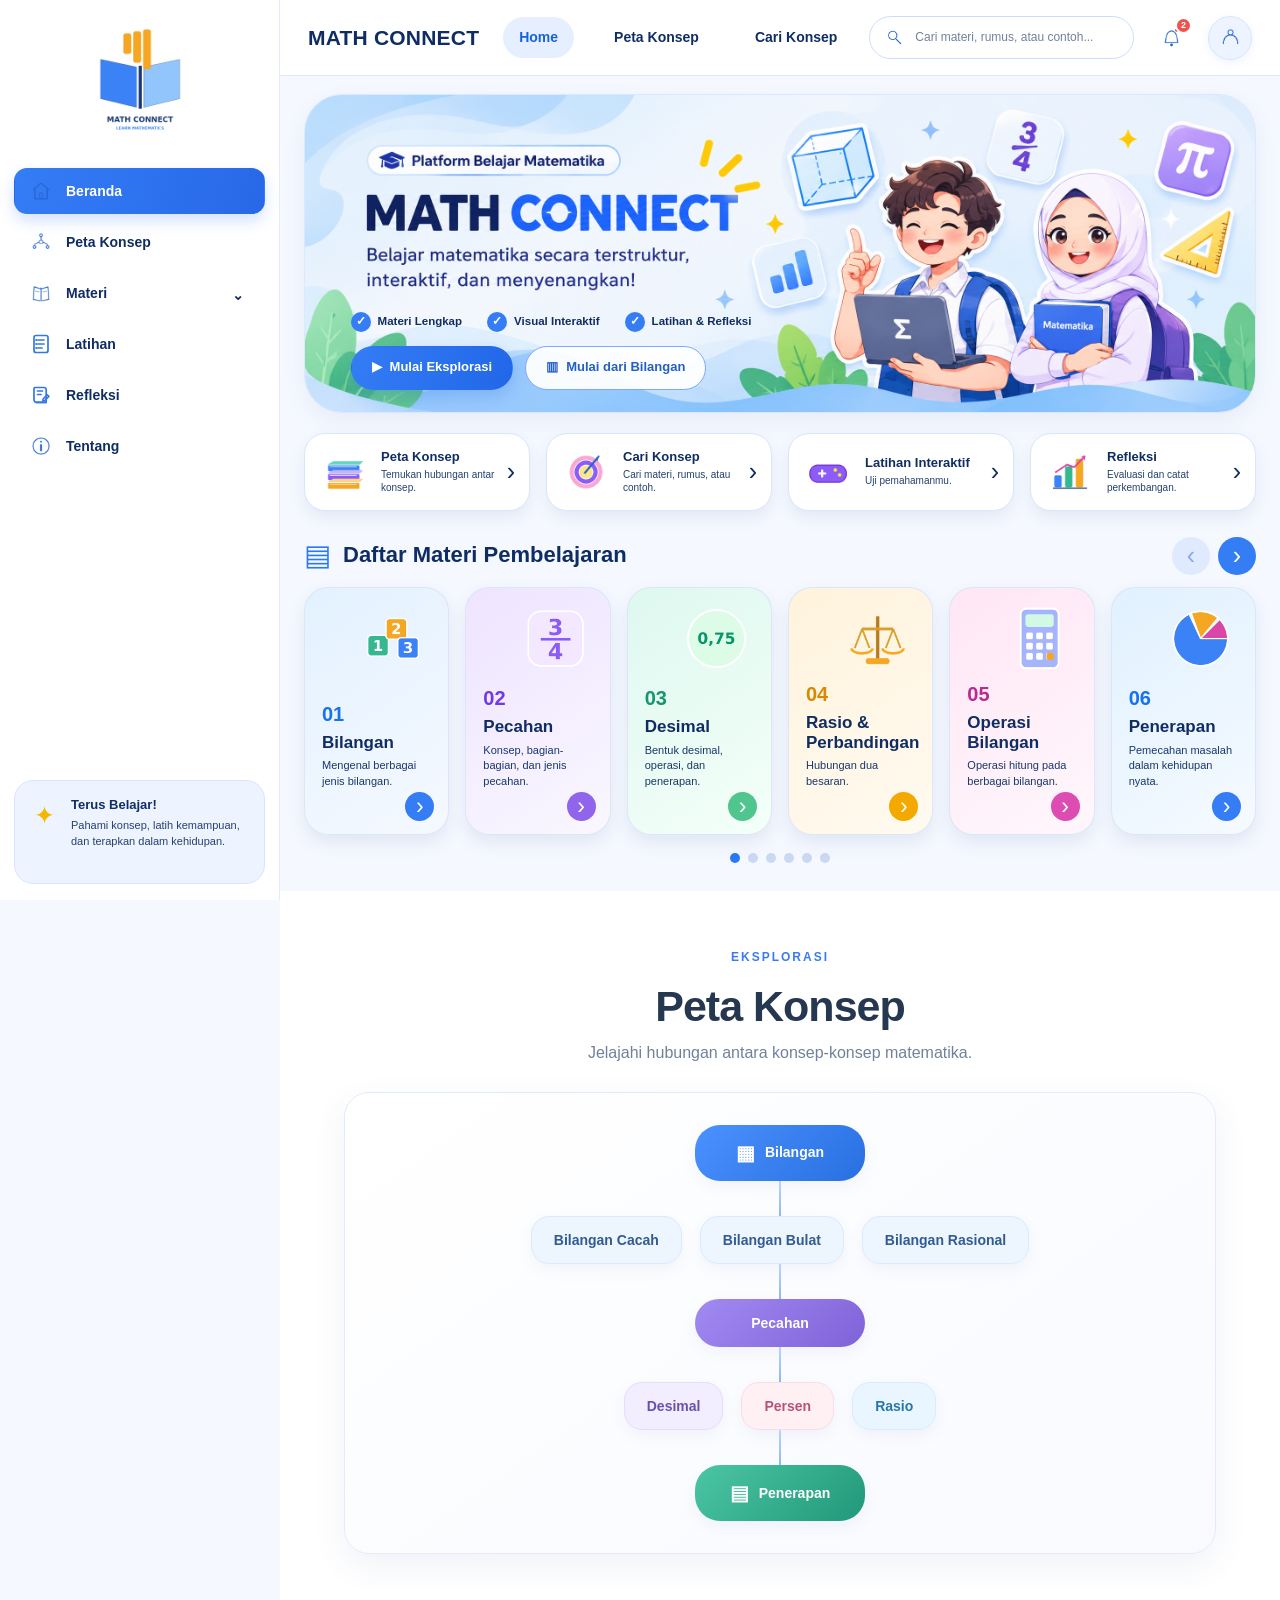
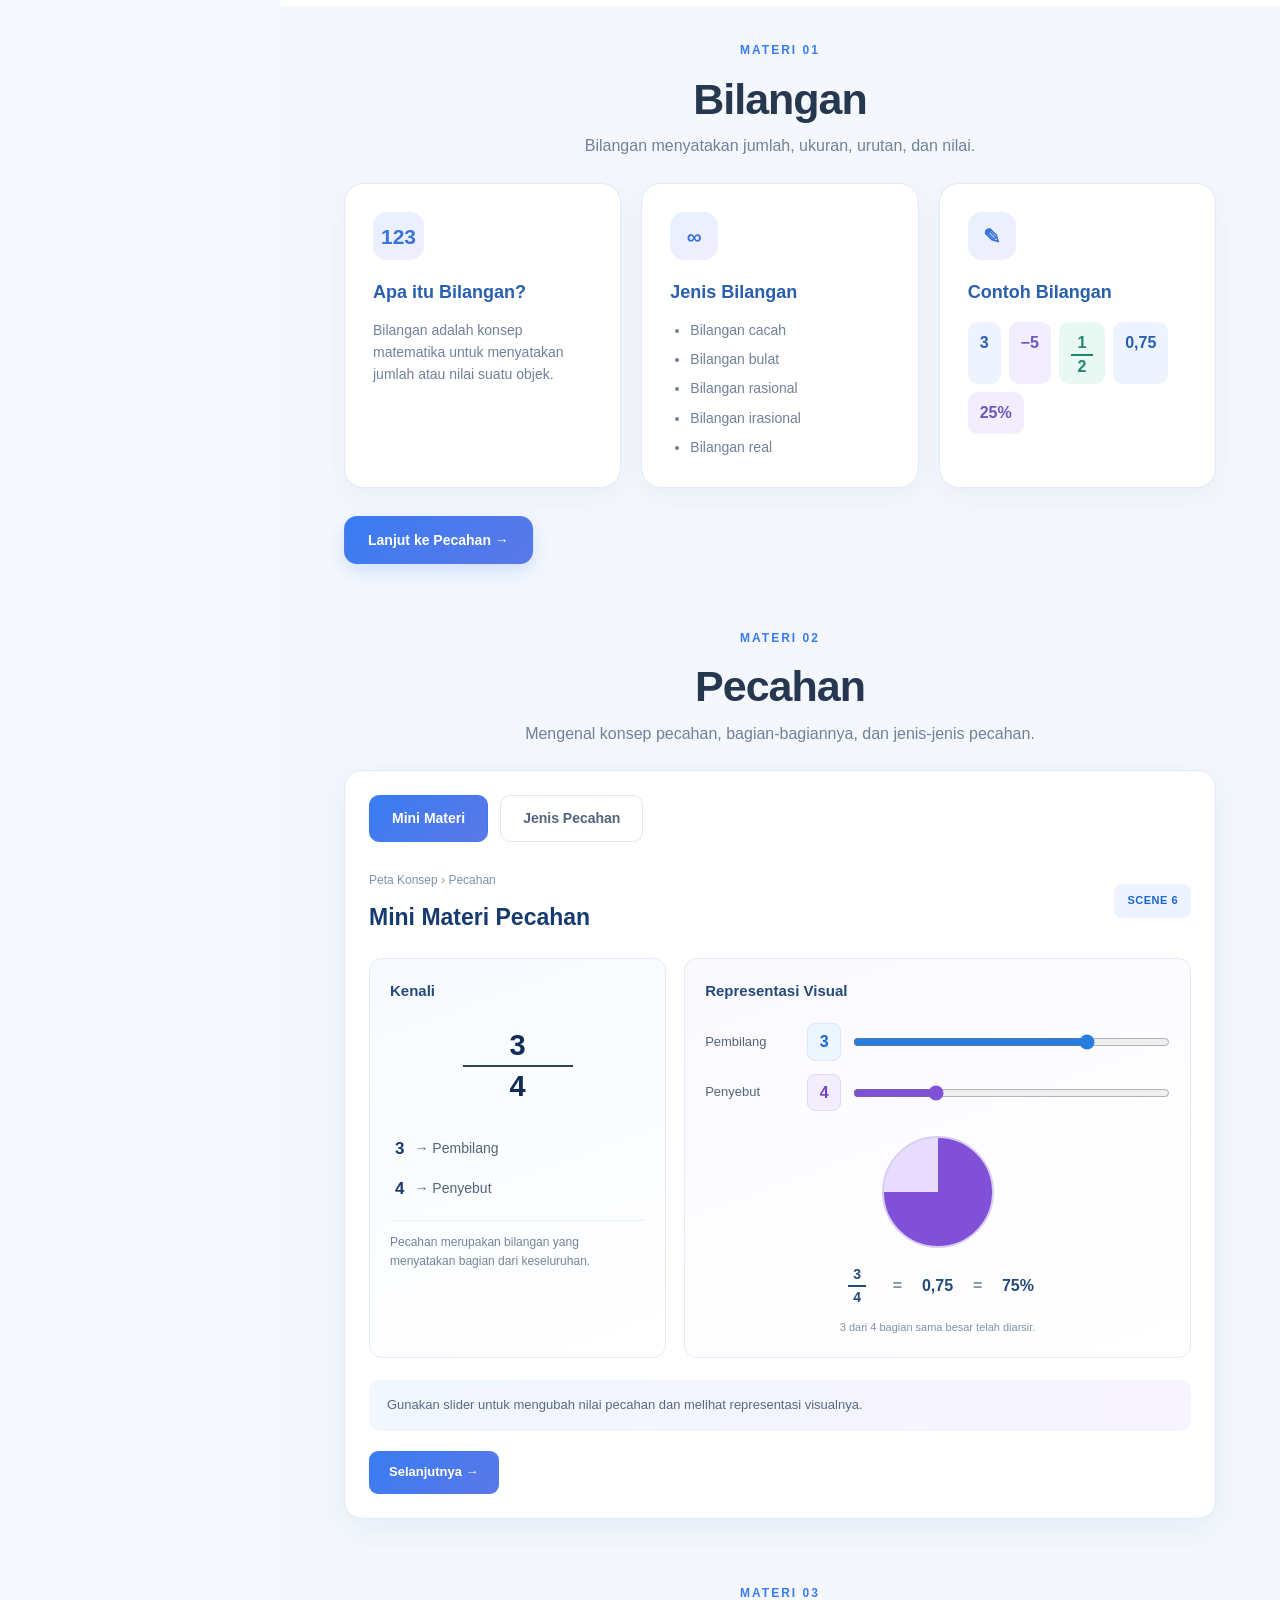
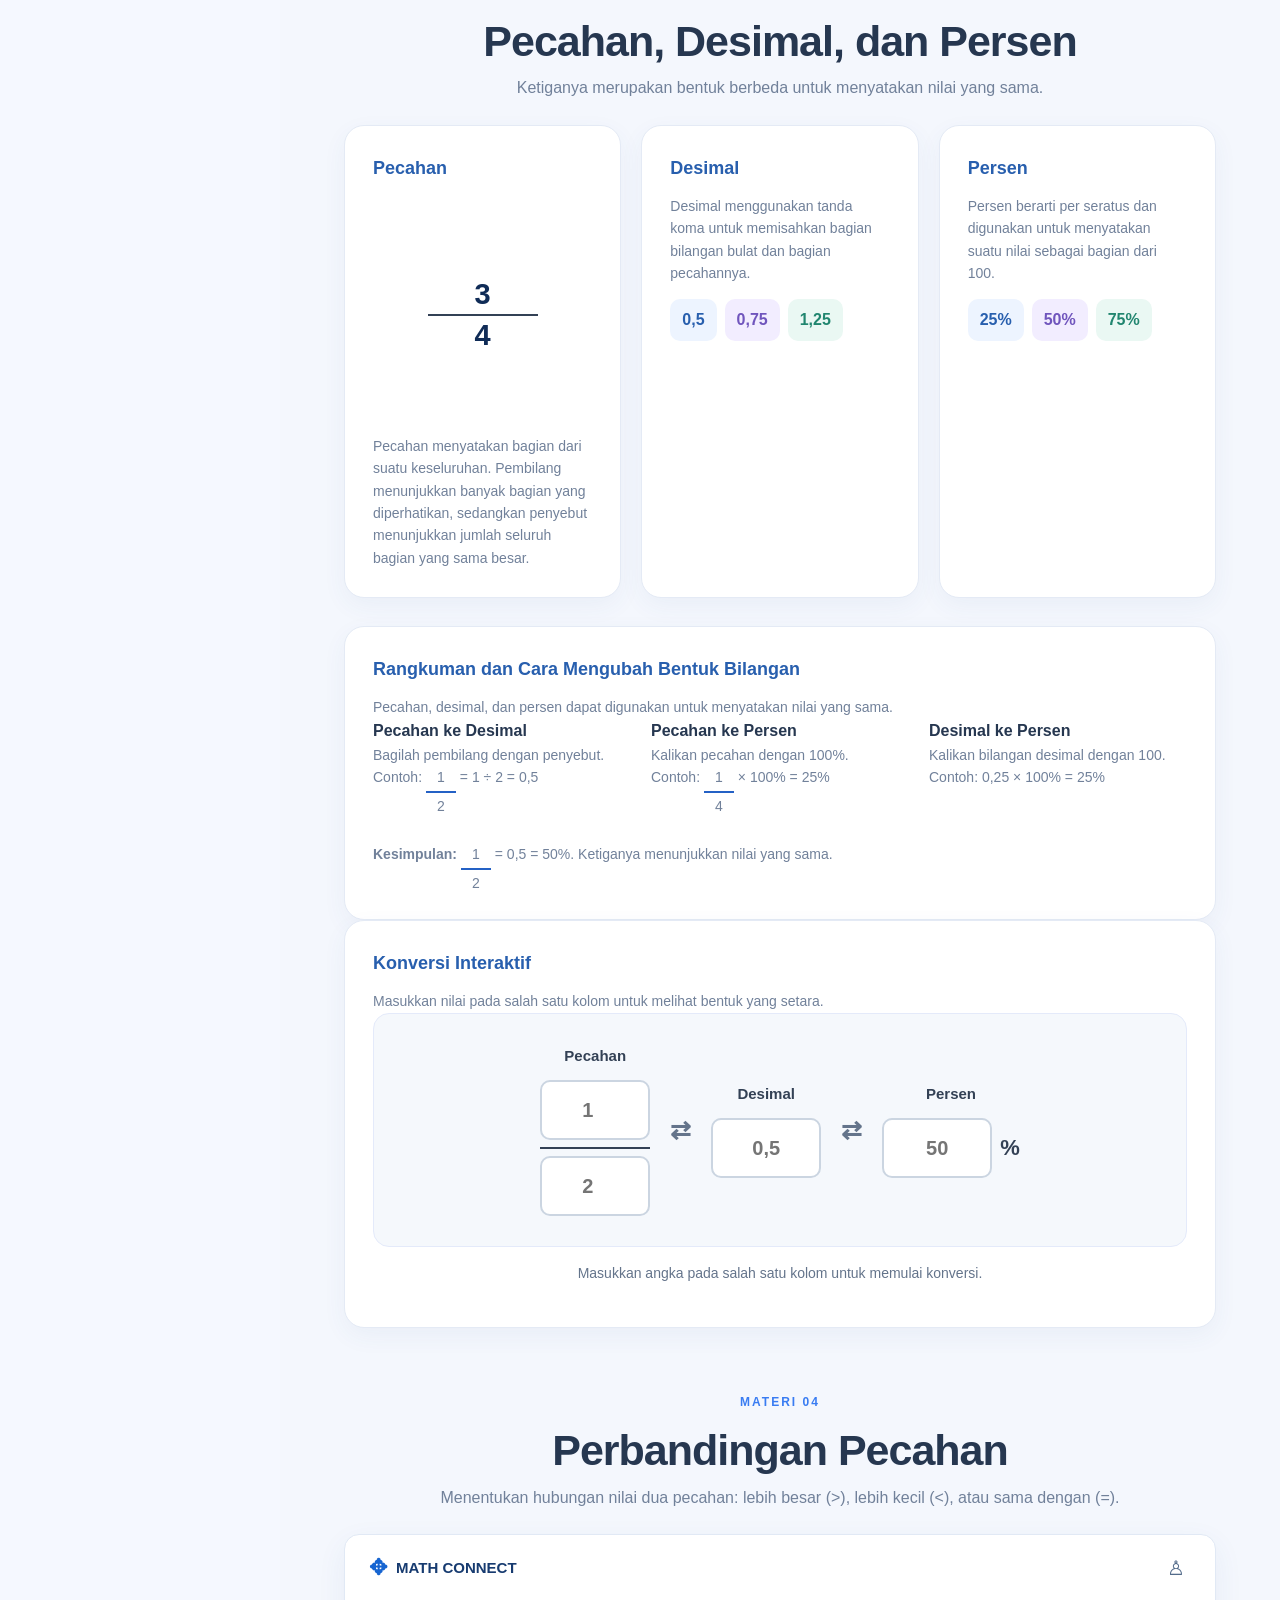
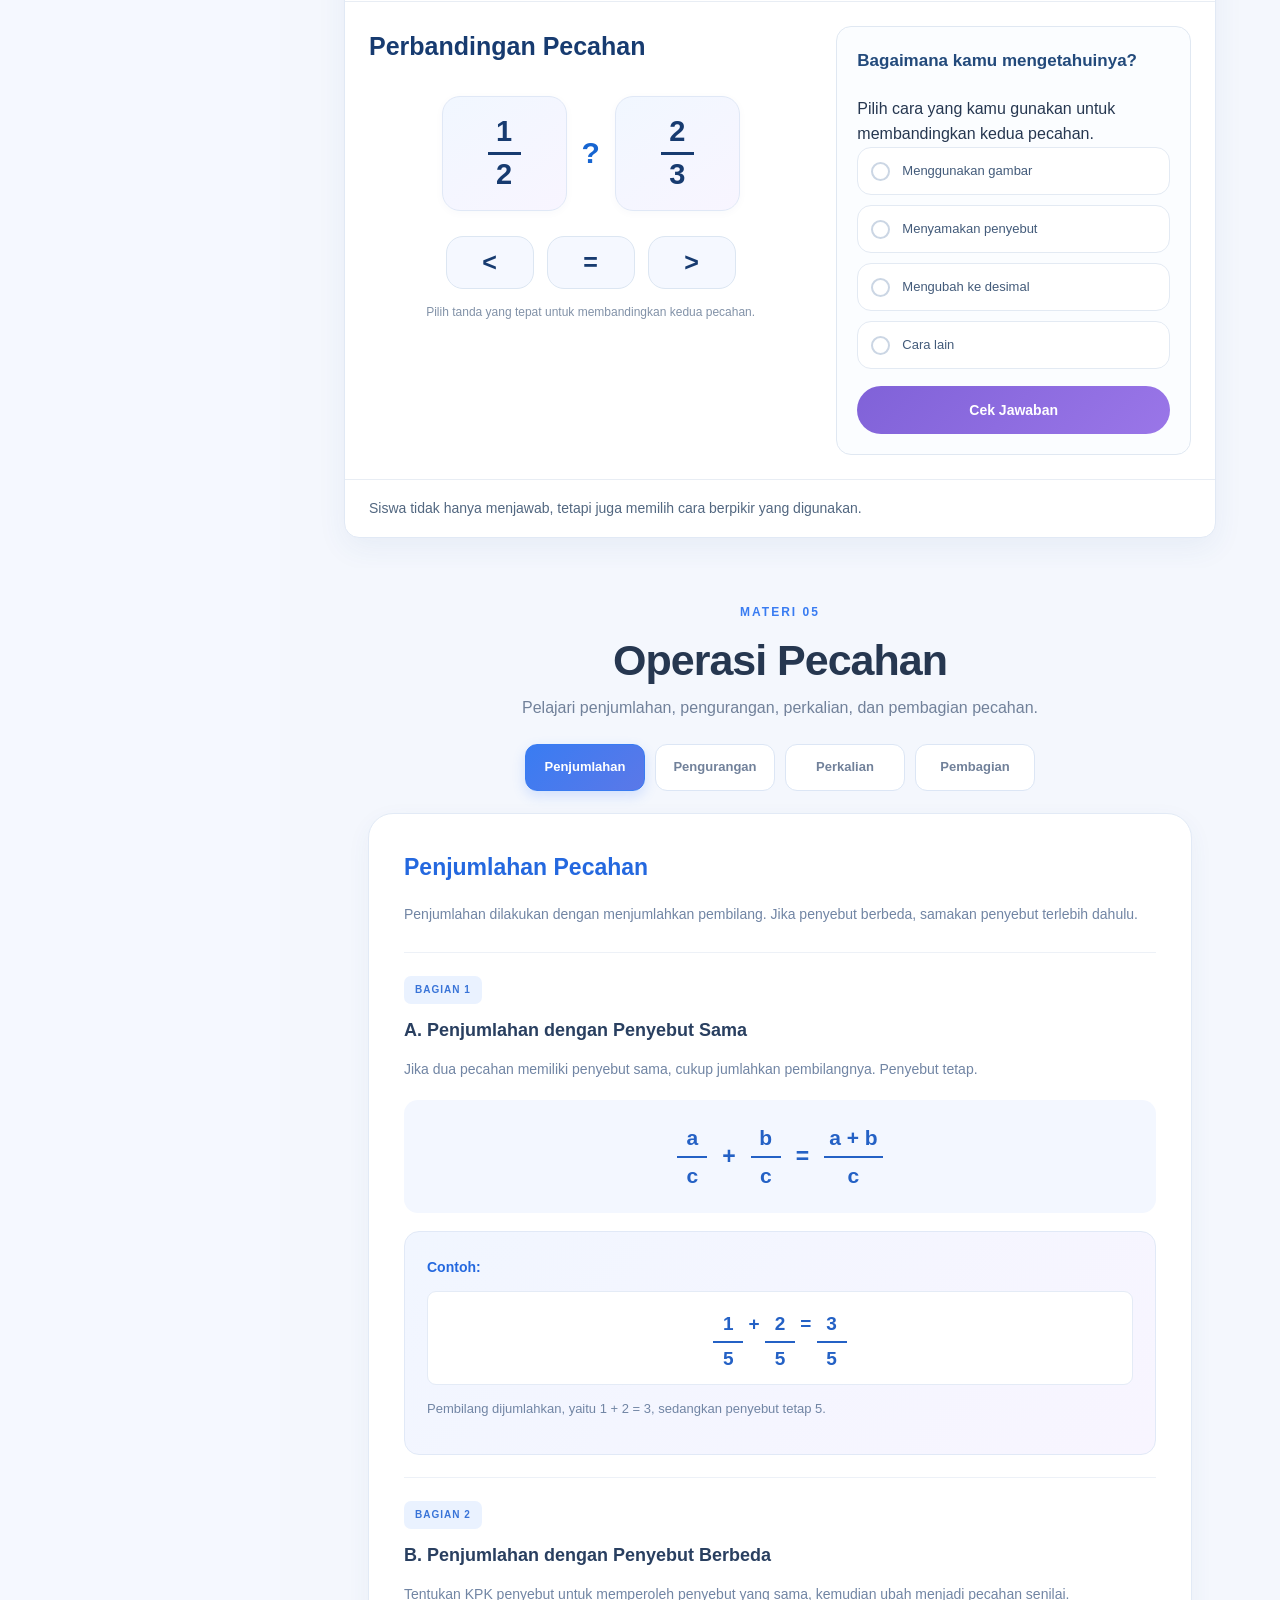
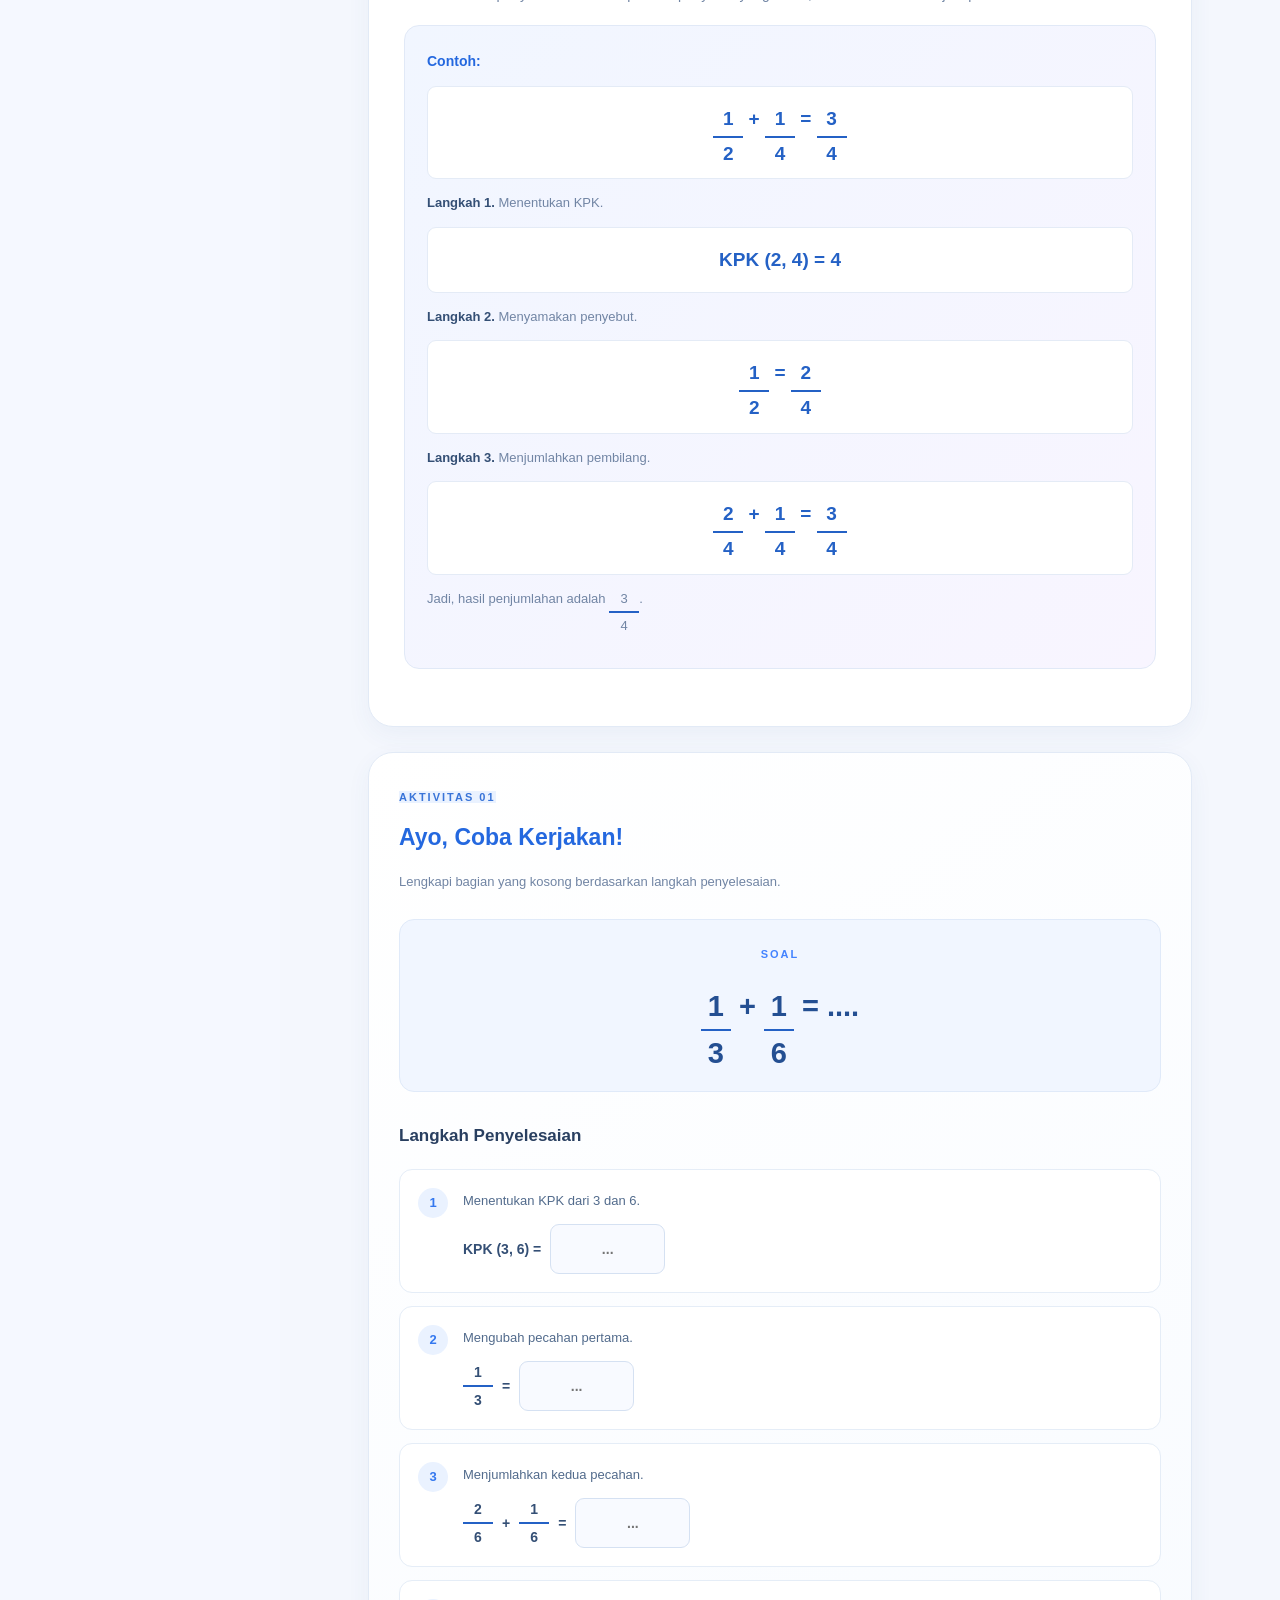
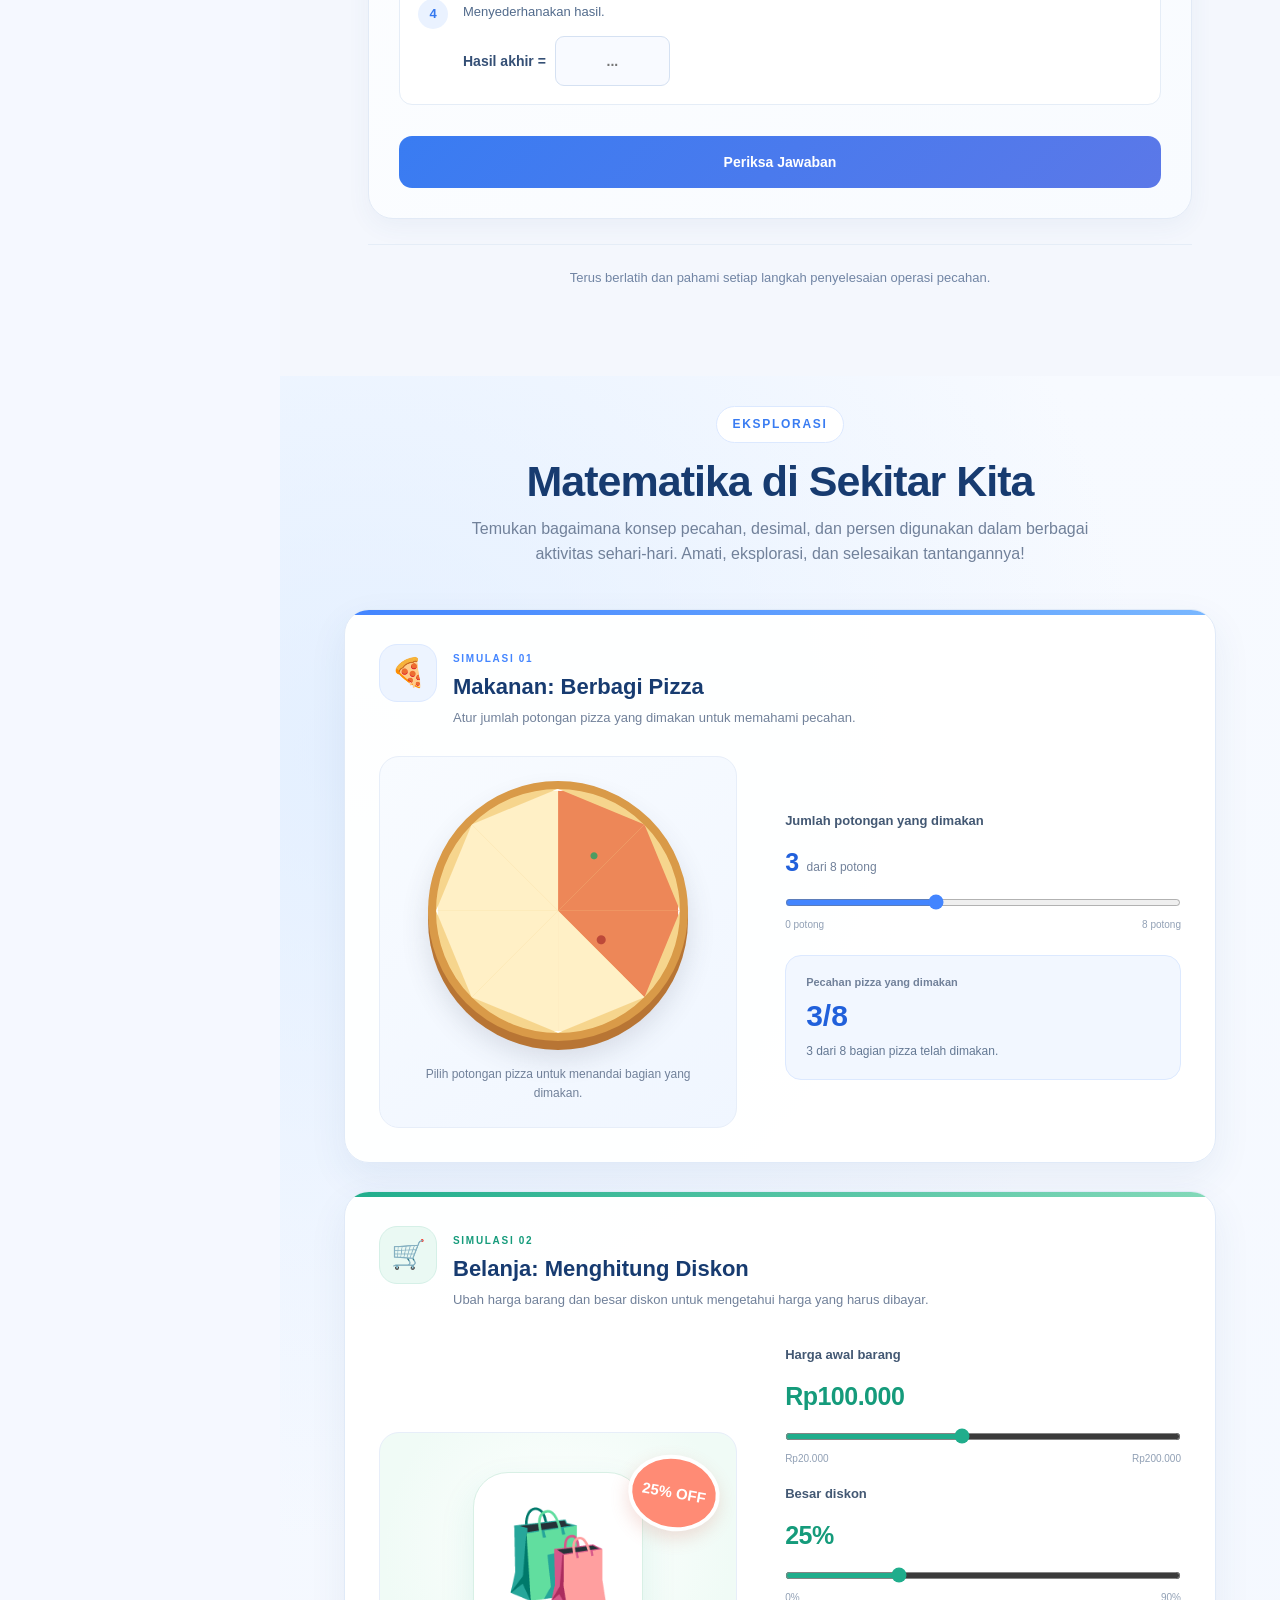
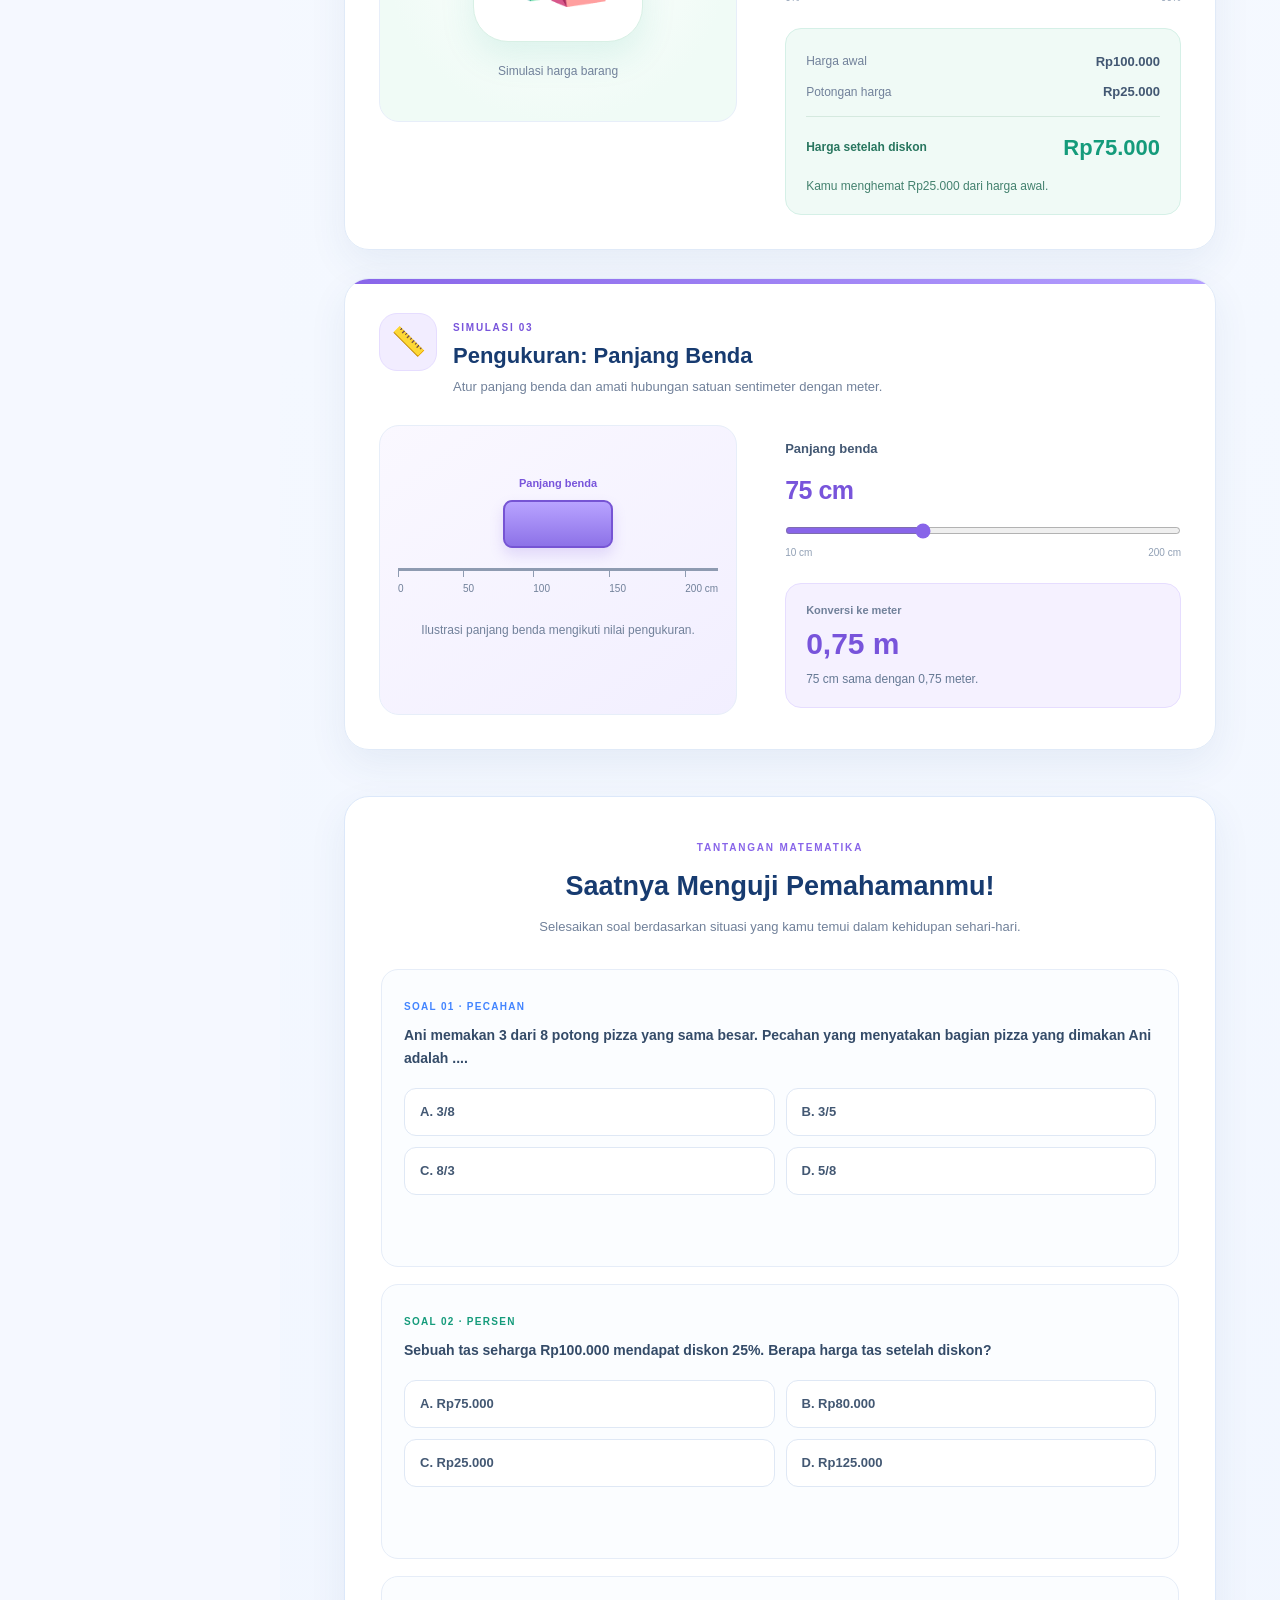
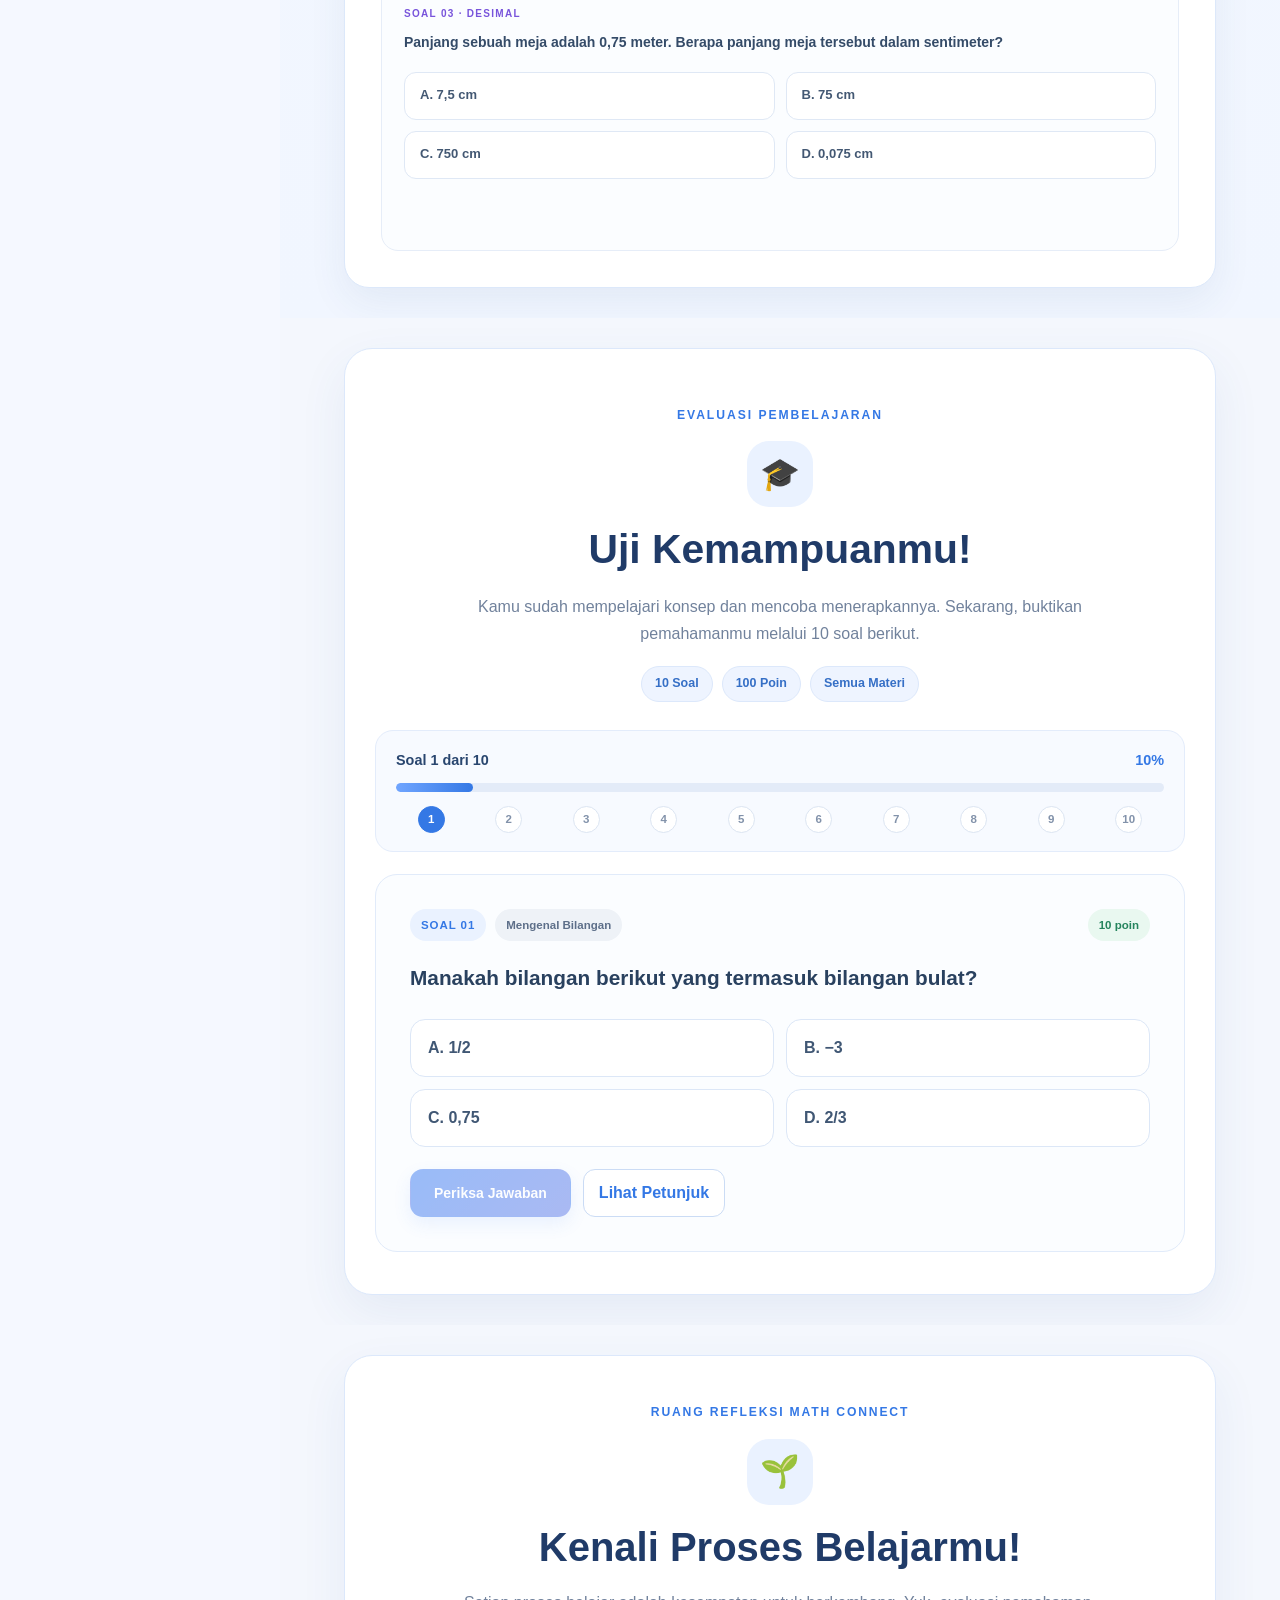
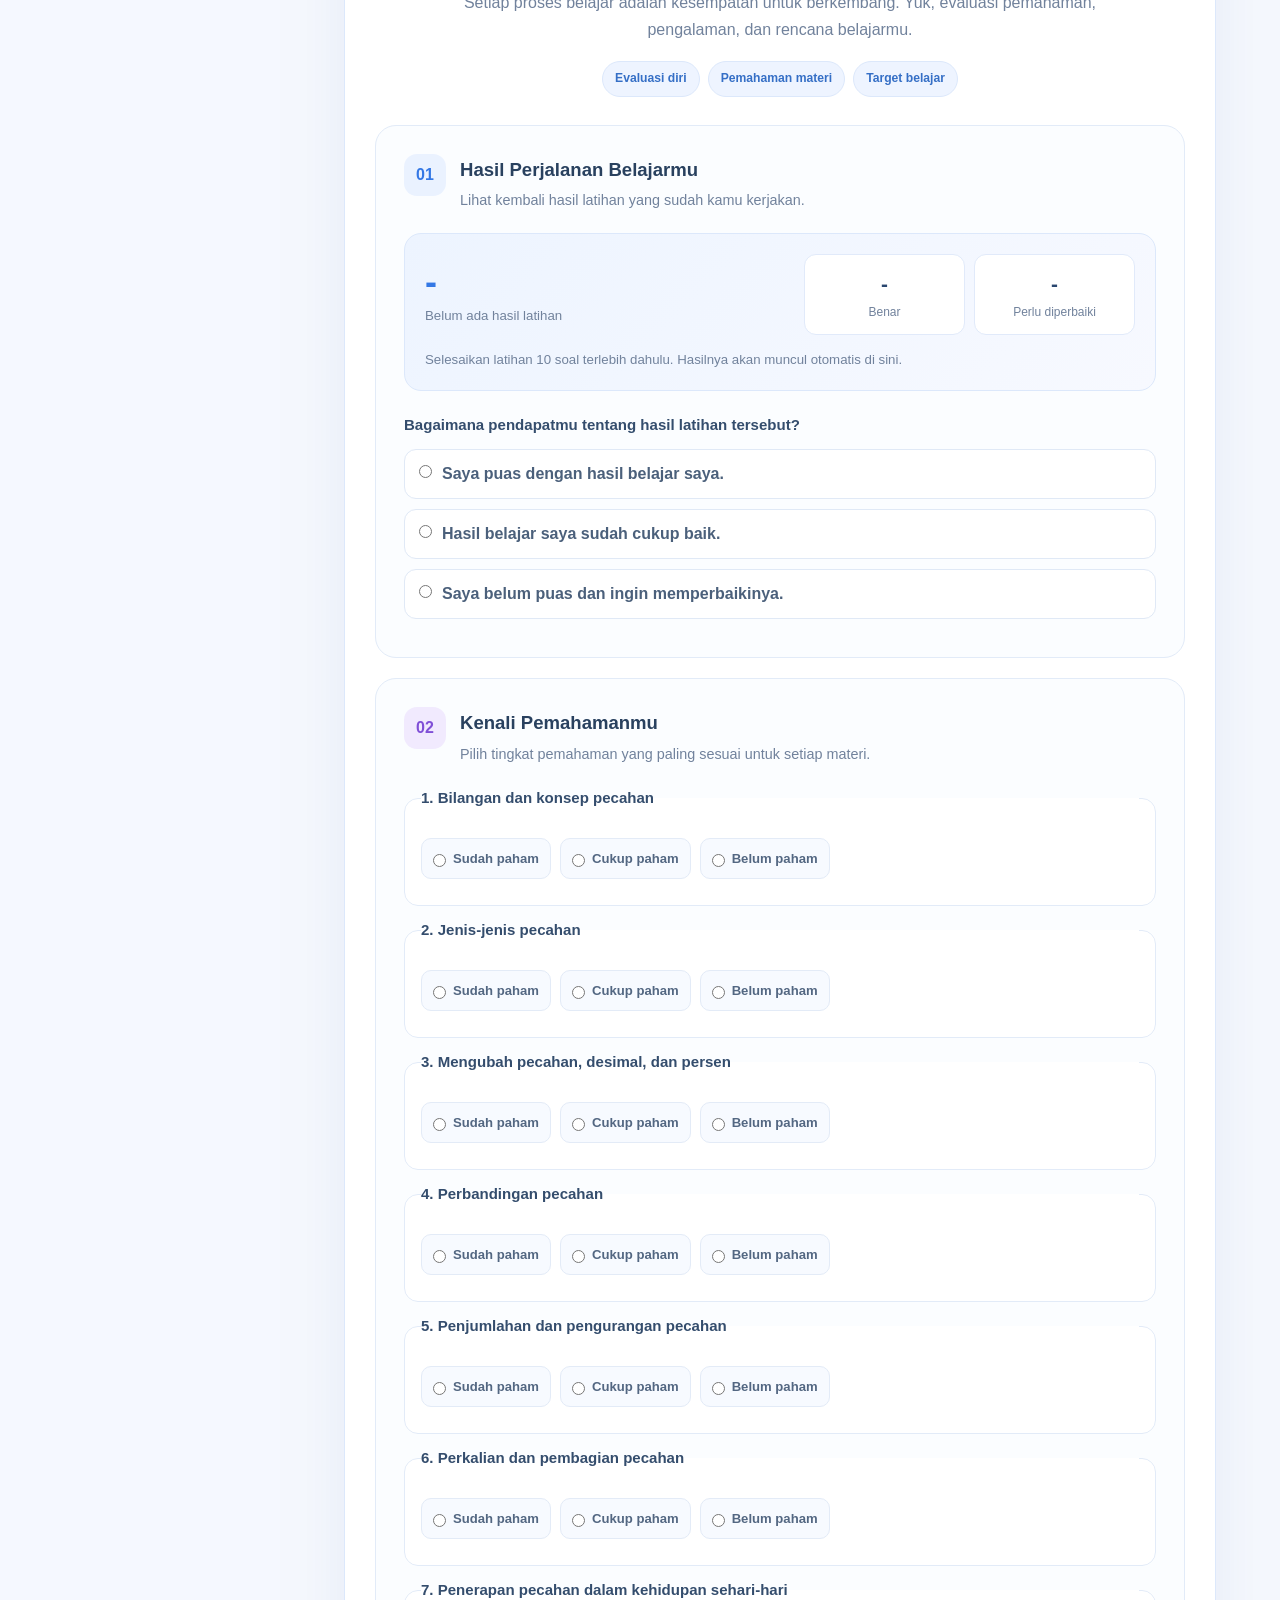
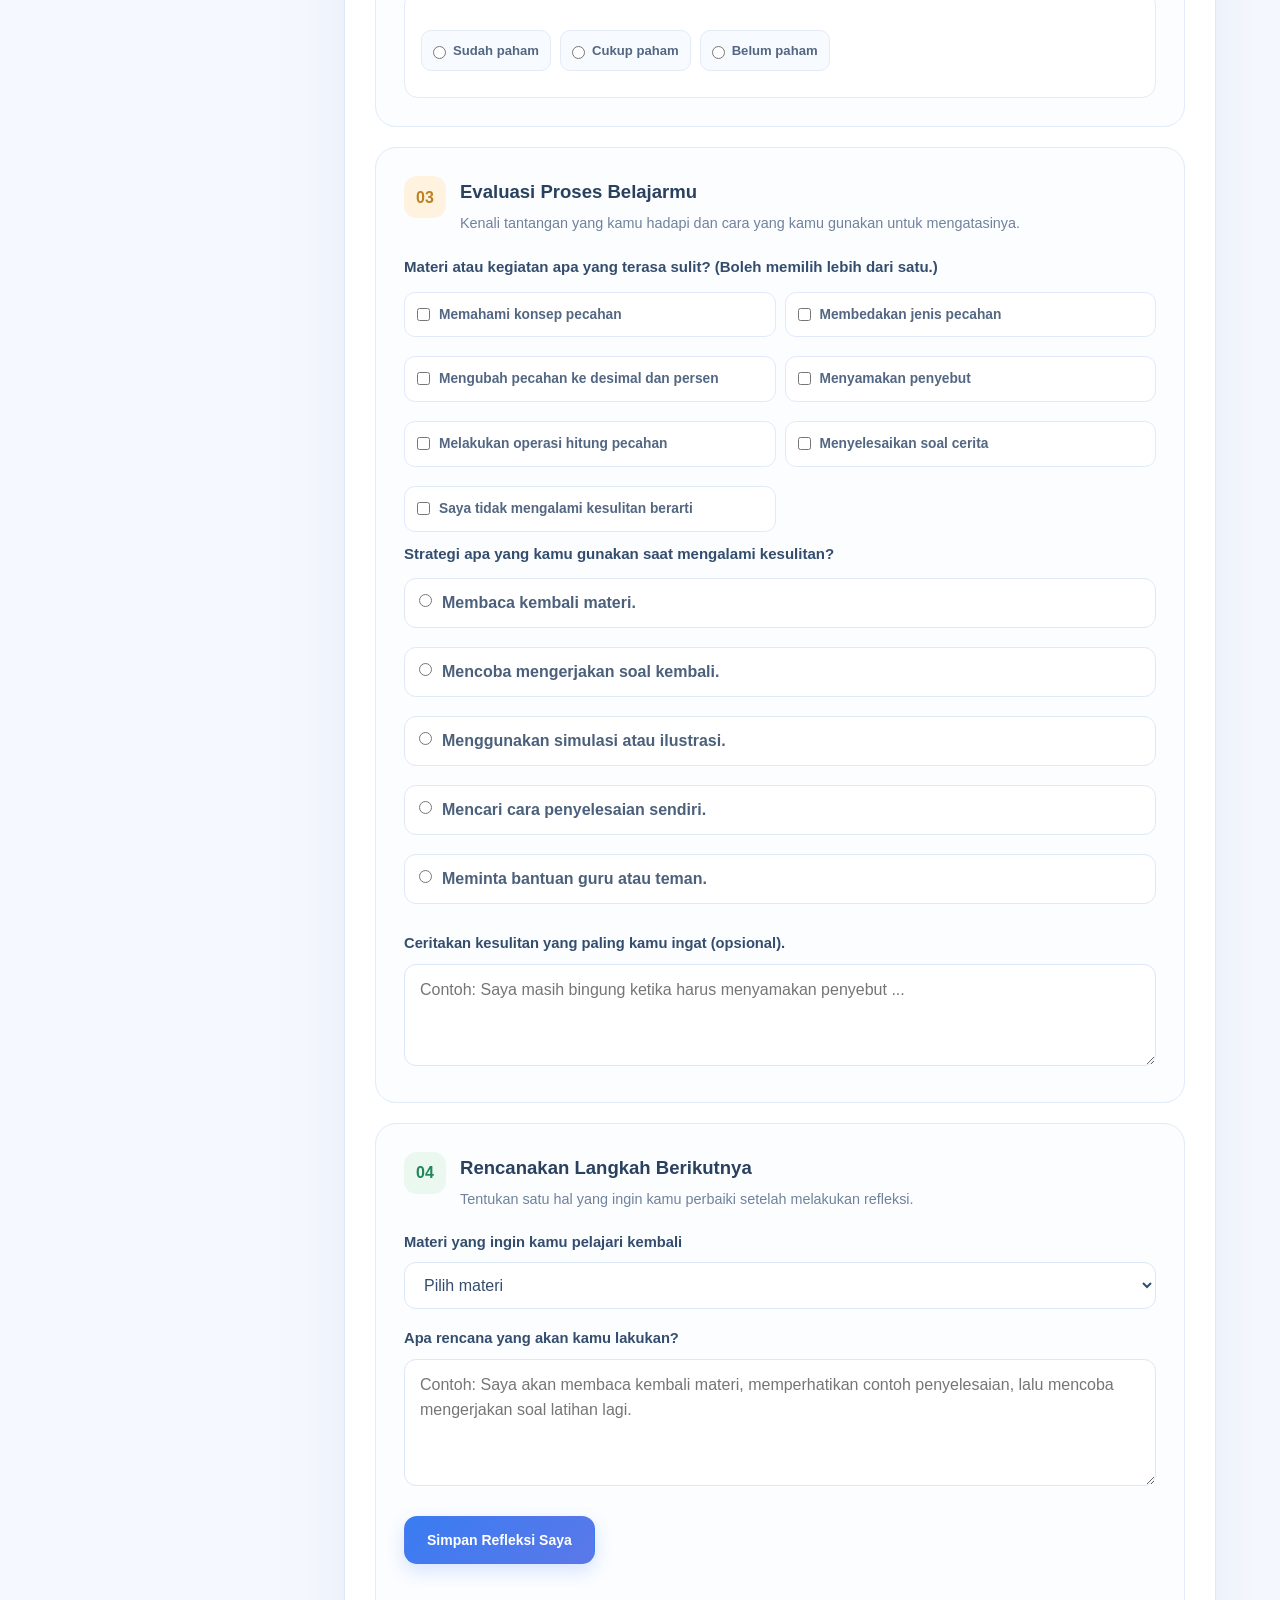
==== indeks.html @ 11127895 "mathconnect" ====
<!DOCTYPE html>
<html lang="id">
<head>
    <meta charset="UTF-8">
    <meta name="viewport" content="width=device-width, initial-scale=1.0">
    <meta name="theme-color" content="#f5f8ff">
    <meta name="description" content="Math Connect - Platform belajar matematika yang terstruktur, interaktif, dan menyenangkan.">
    <title>Math Connect - Belajar Matematika</title>
    <link rel="stylesheet" href="css/style.css">
</head>

<body>
<div class="app-container">

    <div class="sidebar-overlay" id="sidebarOverlay"></div>

    <!-- SIDEBAR -->
    <aside class="sidebar" id="sidebar">
        <a href="#beranda" class="logo-area" aria-label="Math Connect - Beranda">
            <img
                src="assets/image/logo-math-connect.png"
                class="sidebar-logo-image"
                alt="Math Connect - Learn Mathematics">
        </a>

        <nav class="main-navigation" aria-label="Navigasi utama">
            <a href="#beranda" class="nav-item active">
                <img src="assets/icons/ic-home.png" class="nav-icon" alt="">
                <span class="nav-label">Beranda</span>
            </a>

            <a href="#konsep" class="nav-item">
                <img src="assets/icons/ic-konsep.png" class="nav-icon" alt="">
                <span class="nav-label">Peta Konsep</span>
            </a>

            <button type="button" class="nav-item materi-toggle"
                    id="materiToggle" aria-expanded="false"
                    aria-controls="materiSubmenu">
                <img src="assets/icons/ic-materi.png" class="nav-icon" alt="">
                <span class="nav-label">Materi</span>
                <span class="nav-arrow" aria-hidden="true">⌄</span>
            </button>

            <div class="submenu" id="materiSubmenu" hidden>
                <a href="#bilangan" class="submenu-item">Bilangan</a>
                <a href="#pecahan" class="submenu-item">Pecahan</a>
                <a href="#desimal" class="submenu-item">Desimal</a>
                <a href="#perbandingan-pecahan" class="submenu-item">Rasio &amp; Perbandingan</a>
                <a href="#operasi-pecahan" class="submenu-item">Operasi Bilangan</a>
                <a href="#penerapan" class="submenu-item">Penerapan</a>
            </div>

            <a href="#latihan" class="nav-item">
                <svg class="nav-icon-svg" viewBox="0 0 24 24" aria-hidden="true" focusable="false">
                    <rect x="5" y="3.5" width="14" height="17" rx="2" fill="none" stroke="currentColor" stroke-width="1.7"/>
                    <path d="M9 8h6M9 12h6M9 16h4" fill="none" stroke="currentColor" stroke-width="1.7" stroke-linecap="round"/>
                    <path d="M7.3 8h.1M7.3 12h.1M7.3 16h.1" stroke="currentColor" stroke-width="2.2" stroke-linecap="round"/>
                </svg>
                <span class="nav-label">Latihan</span>
            </a>

            <a href="#refleksi" class="nav-item">
                <svg class="nav-icon-svg nav-icon-reflection" viewBox="0 0 24 24" aria-hidden="true" focusable="false">
                    <path d="M6 4.5h9.2a2 2 0 0 1 2 2v12.8H7.5A2.5 2.5 0 0 1 5 16.8V5.5a1 1 0 0 1 1-1Z"
                          fill="none" stroke="currentColor" stroke-width="1.7" stroke-linejoin="round"/>
                    <path d="M8.5 8h5M8.5 11.5h3.5"
                          fill="none" stroke="currentColor" stroke-width="1.7" stroke-linecap="round"/>
                    <path d="m14.2 15.9 4.1-4.1 1.6 1.6-4.1 4.1-2.1.5.5-2.1Z"
                          fill="none" stroke="currentColor" stroke-width="1.6" stroke-linejoin="round"/>
                    <path d="M7.5 19.3h9.7"
                          fill="none" stroke="currentColor" stroke-width="1.7" stroke-linecap="round"/>
                </svg>
                <span class="nav-label">Refleksi</span>
            </a>

            <a href="#tentang" class="nav-item">
                <img src="assets/icons/ic-tentang.png" class="nav-icon" alt="">
                <span class="nav-label">Tentang</span>
            </a>
        </nav>

        <div class="sidebar-bottom">
            <div class="sidebar-note">
                <span class="note-icon" aria-hidden="true">✦</span>
                <div>
                    <strong>Terus Belajar!</strong>
                    <small>Pahami konsep, latih kemampuan, dan terapkan dalam kehidupan.</small>
                </div>
            </div>
        </div>
    </aside>

    <!-- KONTEN UTAMA -->
    <main class="main-content">

        <!-- TOPBAR -->
        <header class="topbar">
            <button class="menu-toggle" id="menuToggle"
                    type="button" aria-label="Buka menu"
                    aria-expanded="false">
                <span aria-hidden="true">☰</span>
            </button>

            <a href="#beranda" class="brand" aria-label="Math Connect - Beranda">
                <img src="assets/image/logo-math-connect.png"
                     class="brand-logo-image" alt="">
                <span class="brand-name">MATH CONNECT</span>
            </a>

            <nav class="topbar-nav" aria-label="Navigasi cepat">
                <a href="#beranda" class="top-link active">Home</a>
                <a href="#konsep" class="top-link">Peta Konsep</a>
                <a href="#bilangan" class="top-link">Cari Konsep</a>
            </nav>

            <button class="search-button" id="searchToggle"
                    type="button" aria-label="Buka pencarian">
                <img src="assets/icons/ic-search.png" alt="">
                <span class="search-placeholder">Cari materi, rumus, atau contoh...</span>
            </button>

            <div class="notification-menu-wrap" id="notificationMenuWrap">
                <button class="notification-button" id="notificationToggle" type="button"
                        aria-label="Buka notifikasi" title="Notifikasi"
                        aria-expanded="false" aria-controls="notificationDropdown">
                    <img src="assets/icons/ic-notifikasi.png" alt="">
                    <span class="notification-badge" id="notificationBadge" hidden>0</span>
                </button>

                <section class="notification-dropdown" id="notificationDropdown"
                         aria-label="Pusat notifikasi" hidden>
                    <div class="notification-panel-heading">
                        <div>
                            <h2>Notifikasi</h2>
                            <p id="notificationSubtitle">Informasi perjalanan belajarmu</p>
                        </div>
                        <button type="button" class="notification-close"
                                id="notificationClose" aria-label="Tutup notifikasi">×</button>
                    </div>

                    <div class="notification-toolbar">
                        <button type="button" id="markAllNotificationsRead">Tandai semua dibaca</button>
                        <button type="button" id="clearAllNotifications">Hapus semua</button>
                    </div>

                    <div class="notification-list" id="notificationList" aria-live="polite">
                        <div class="notification-empty" id="notificationEmpty">
                            <span aria-hidden="true">✦</span>
                            <strong>Belum ada notifikasi</strong>
                            <p>Informasi belajar akan muncul di sini.</p>
                        </div>
                    </div>
                </section>
            </div>

            <div class="profile-menu-wrap">
                <button class="profile-button" id="profileToggle" type="button"
                        title="Profil Pembelajar" aria-label="Buka profil pembelajar"
                        aria-expanded="false" aria-controls="profileDropdown">
                    <img src="assets/icons/ic-profil.png" alt="">
                </button>
                <div class="profile-dropdown profile-dropdown-rich" id="profileDropdown" hidden>
                    <div class="profile-dropdown-heading">
                        <span class="profile-avatar">
                            <img src="assets/icons/ic-profil.png" alt="">
                        </span>
                        <div class="profile-heading-copy">
                            <strong id="profileDisplayName">Pembelajar Math Connect</strong>
                            <small id="profileDisplayClass">Pelajar Math Connect</small>
                        </div>
                    </div>

                    <div class="profile-edit-fields">
                        <label for="profileNameInput">Nama pembelajar</label>
                        <input id="profileNameInput" type="text" maxlength="40"
                               placeholder="Masukkan namamu">
                        <label for="profileClassInput">Kelas</label>
                        <select id="profileClassInput">
                            <option value="">Pilih kelas</option>
                            <option value="VII">VII</option>
                            <option value="VIII">VIII</option>
                            <option value="IX">IX</option>
                        </select>
                        <button type="button" class="profile-save-button" id="saveProfileDetails">Simpan Identitas</button>
                        <p class="profile-inline-feedback" id="profileInlineFeedback" aria-live="polite"></p>
                    </div>

                    <div class="profile-mini-stats">
                        <div>
                            <strong id="profileTopicsCount">0</strong>
                            <span>Materi dibuka</span>
                        </div>
                        <div>
                            <strong id="profileQuizScore">-</strong>
                            <span>Nilai terakhir</span>
                        </div>
                    </div>

                    <div class="profile-target-card">
                        <span class="profile-target-label">TARGET BELAJAR</span>
                        <strong id="profileLearningTarget">Belum ada target</strong>
                        <small id="profileLearningPlan">Tentukan target melalui halaman Refleksi.</small>
                    </div>

                    <div class="profile-motivation">
                        <span aria-hidden="true">✦</span>
                        <p>Teruslah belajar. Setiap langkah kecil membawamu lebih dekat pada pemahaman yang lebih baik.</p>
                    </div>

                    <button type="button" class="profile-journey-button" id="profileJourneyButton">
                        Lihat Perjalanan Belajarku <span aria-hidden="true">→</span>
                    </button>
                </div>
            </div>
        </header>

        <!-- PENCARIAN -->
        <form class="search-panel" id="searchForm" hidden>
            <input id="conceptSearch" type="search"
                   placeholder="Cari materi, rumus, atau contoh..."
                   aria-label="Cari materi">
            <button class="btn btn-primary" type="submit">Cari</button>
        </form>

        <!-- BERANDA / HERO -->
        <section id="beranda" class="page-section landing-section">
            <div class="hero-banner">
                <img
                    src="assets/image/hero-math-connect.png"
                    class="hero-banner-image"
                    alt="Platform belajar matematika Math Connect dengan ilustrasi siswa dan simbol matematika">

                <!-- Teks judul dan tagline sudah menjadi bagian dari gambar hero.
                     Karena itu tidak ditulis ulang di HTML agar tidak bertumpuk. -->
                <div class="hero-overlay-content">
                    <div class="hero-benefits">
                        <span><b aria-hidden="true">✓</b> Materi Lengkap</span>
                        <span><b aria-hidden="true">✓</b> Visual Interaktif</span>
                        <span><b aria-hidden="true">✓</b> Latihan &amp; Refleksi</span>
                    </div>

                    <div class="hero-buttons">
                        <a href="#konsep" class="btn btn-primary">
                            <span aria-hidden="true">▶</span> Mulai Eksplorasi
                        </a>
                        <a href="#bilangan" class="btn btn-secondary">
                            <span aria-hidden="true">▥</span> Mulai dari Bilangan
                        </a>
                    </div>
                </div>
            </div>
        </section>

        <!-- KARTU AKSES CEPAT -->
        <section class="quick-access-section" aria-label="Akses cepat">
            <a href="#konsep" class="quick-access-card">
                <img src="assets/icons/ic-peta-konsep.png" alt="" class="quick-access-icon">
                <span class="quick-access-text">
                    <strong>Peta Konsep</strong>
                    <small>Temukan hubungan antar konsep.</small>
                </span>
                <span class="quick-access-arrow" aria-hidden="true">›</span>
            </a>

            <a href="#bilangan" class="quick-access-card">
                <img src="assets/icons/ic-cari-konsep.png" alt="" class="quick-access-icon">
                <span class="quick-access-text">
                    <strong>Cari Konsep</strong>
                    <small>Cari materi, rumus, atau contoh.</small>
                </span>
                <span class="quick-access-arrow" aria-hidden="true">›</span>
            </a>

            <a href="#latihan" class="quick-access-card">
                <img src="assets/icons/ic-latihan.png" alt="" class="quick-access-icon">
                <span class="quick-access-text">
                    <strong>Latihan Interaktif</strong>
                    <small>Uji pemahamanmu.</small>
                </span>
                <span class="quick-access-arrow" aria-hidden="true">›</span>
            </a>

            <a href="#refleksi" class="quick-access-card">
                <img src="assets/icons/ic-refleksi-fitur.png" alt="" class="quick-access-icon">
                <span class="quick-access-text">
                    <strong>Refleksi</strong>
                    <small>Evaluasi dan catat perkembangan.</small>
                </span>
                <span class="quick-access-arrow" aria-hidden="true">›</span>
            </a>
        </section>

        <!-- DAFTAR MATERI PEMBELAJARAN -->
        <section class="home-materials-section" aria-labelledby="homeMaterialsTitle">
            <div class="home-materials-heading">
                <div class="home-materials-title">
                    <span class="materials-heading-icon" aria-hidden="true">▤</span>
                    <h2 id="homeMaterialsTitle">Daftar Materi Pembelajaran</h2>
                </div>
                <div class="materials-carousel-controls">
                    <button type="button" class="materials-arrow is-disabled"
                            aria-label="Materi sebelumnya" disabled>‹</button>
                    <button type="button" class="materials-arrow"
                            aria-label="Materi berikutnya">›</button>
                </div>
            </div>

            <div class="home-materials-grid">
                <a href="#bilangan" class="home-material-card material-blue">
                    <img src="assets/icons/ic-bilangan.png" alt="" class="home-material-icon">
                    <span class="material-number">01</span>
                    <strong>Bilangan</strong>
                    <small>Mengenal berbagai jenis bilangan.</small>
                    <span class="material-card-arrow" aria-hidden="true">›</span>
                </a>

                <a href="#pecahan" class="home-material-card material-purple">
                    <img src="assets/icons/ic-pecahan.png" alt="" class="home-material-icon">
                    <span class="material-number">02</span>
                    <strong>Pecahan</strong>
                    <small>Konsep, bagian-bagian, dan jenis pecahan.</small>
                    <span class="material-card-arrow" aria-hidden="true">›</span>
                </a>

                <a href="#desimal" class="home-material-card material-green">
                    <img src="assets/icons/ic-desimal.png" alt="" class="home-material-icon">
                    <span class="material-number">03</span>
                    <strong>Desimal</strong>
                    <small>Bentuk desimal, operasi, dan penerapan.</small>
                    <span class="material-card-arrow" aria-hidden="true">›</span>
                </a>

                <a href="#perbandingan-pecahan" class="home-material-card material-orange">
                    <img src="assets/icons/ic-rasio.png" alt="" class="home-material-icon">
                    <span class="material-number">04</span>
                    <strong>Rasio &amp; Perbandingan</strong>
                    <small>Hubungan dua besaran.</small>
                    <span class="material-card-arrow" aria-hidden="true">›</span>
                </a>

                <a href="#operasi-pecahan" class="home-material-card material-pink">
                    <img src="assets/icons/ic-operasi.png" alt="" class="home-material-icon">
                    <span class="material-number">05</span>
                    <strong>Operasi Bilangan</strong>
                    <small>Operasi hitung pada berbagai bilangan.</small>
                    <span class="material-card-arrow" aria-hidden="true">›</span>
                </a>

                <a href="#penerapan" class="home-material-card material-sky">
                    <img src="assets/icons/ic-penerapan.png" alt="" class="home-material-icon">
                    <span class="material-number">06</span>
                    <strong>Penerapan</strong>
                    <small>Pemecahan masalah dalam kehidupan nyata.</small>
                    <span class="material-card-arrow" aria-hidden="true">›</span>
                </a>
            </div>

            <div class="materials-pagination" aria-hidden="true">
                <span class="active"></span><span></span><span></span>
                <span></span><span></span><span></span>
            </div>
        </section>

        <!-- PETA KONSEP -->
        <section id="konsep" class="page-section concept-section">
            <div class="section-header">
                <span class="section-label">EKSPLORASI</span>
                <h2>Peta Konsep</h2>
                <p>Jelajahi hubungan antara konsep-konsep matematika.</p>
            </div>

            <div class="concept-map">
                <div class="concept-tree">
                    <div class="concept-level">
                        <button class="concept-node main-node" data-concept="Bilangan">
                            <span>▦</span> Bilangan
                        </button>
                    </div>

                    <div class="connector"></div>

                    <div class="concept-level number-level">
                        <button class="concept-node sub-node" data-concept="Bilangan Cacah">Bilangan Cacah</button>
                        <button class="concept-node sub-node" data-concept="Bilangan Bulat">Bilangan Bulat</button>
                        <button class="concept-node sub-node" data-concept="Bilangan Rasional">Bilangan Rasional</button>
                    </div>

                    <div class="connector"></div>

                    <div class="concept-level">
                        <button class="concept-node fraction-node" data-concept="Pecahan">Pecahan</button>
                    </div>

                    <div class="connector"></div>

                    <div class="concept-level derived-level">
                        <button class="concept-node decimal-node" data-concept="Desimal">Desimal</button>
                        <button class="concept-node percent-node" data-concept="Persen">Persen</button>
                        <button class="concept-node ratio-node" data-concept="Rasio">Rasio</button>
                    </div>

                    <div class="connector"></div>

                    <div class="concept-level">
                        <button class="concept-node application-node" data-concept="Penerapan">
                            <span>▤</span> Penerapan
                        </button>
                    </div>
                </div>

                <div class="concept-info" id="conceptInfo" hidden>
                    <button id="closeConceptInfo" class="close-info"
                            type="button" aria-label="Tutup">×</button>
                    <h3 id="conceptTitle"></h3>
                    <p id="conceptDescription"></p>
                    <a href="#bilangan" class="btn btn-primary" id="conceptLink">
                        Pelajari Konsep
                    </a>
                </div>
            </div>
        </section>

        <!-- MATERI 01: BILANGAN -->
        <section id="bilangan" class="page-section material-section">
            <div class="section-header">
                <span class="section-label">MATERI 01</span>
                <h2>Bilangan</h2>
                <p>Bilangan menyatakan jumlah, ukuran, urutan, dan nilai.</p>
            </div>

            <div class="material-grid">
                <article class="content-card">
                    <span class="card-icon">123</span>
                    <h3>Apa itu Bilangan?</h3>
                    <p>Bilangan adalah konsep matematika untuk menyatakan jumlah atau nilai suatu objek.</p>
                </article>

                <article class="content-card">
                    <span class="card-icon">∞</span>
                    <h3>Jenis Bilangan</h3>
                    <ul>
                        <li>Bilangan cacah</li>
                        <li>Bilangan bulat</li>
                        <li>Bilangan rasional</li>
                        <li>Bilangan irasional</li>
                        <li>Bilangan real</li>
                    </ul>
                </article>

                <article class="content-card">
                    <span class="card-icon">✎</span>
                    <h3>Contoh Bilangan</h3>
                    <div class="example-list">
                        <span>3</span><span>−5</span><span><span class="operation-fraction" role="math" aria-label="1 per 2"><span class="numerator">1</span><span class="fraction-bar" aria-hidden="true"></span><span class="denominator">2</span></span></span>
                        <span>0,75</span><span>25%</span>
                    </div>
                </article>
            </div>
            <a href="#pecahan" class="btn btn-primary">Lanjut ke Pecahan →</a>
        </section>

        <!-- MATERI 02: PECAHAN -->
        <section id="pecahan" class="page-section material-section">
            <div class="section-header">
                <span class="section-label">MATERI 02</span>
                <h2>Pecahan</h2>
                <p>Mengenal konsep pecahan, bagian-bagiannya, dan jenis-jenis pecahan.</p>
            </div>

            <div class="fraction-learning">
                <div class="fraction-scene-nav">
                    <button class="fraction-nav-btn active" id="sceneMiniBtn"
                            data-scene="mini">Mini Materi</button>
                    <button class="fraction-nav-btn" id="sceneTypesBtn"
                            data-scene="types">Jenis Pecahan</button>
                </div>

                <!-- MINI MATERI -->
                <div id="fractionMiniScene" class="fraction-scene active">
                    <div class="fraction-mini-header">
                        <div>
                            <span class="fraction-breadcrumb">Peta Konsep › Pecahan</span>
                            <h3>Mini Materi Pecahan</h3>
                        </div>
                        <span class="fraction-scene-number">SCENE 6</span>
                    </div>

                    <div class="fraction-workspace">
                        <div class="fraction-panel fraction-know-panel">
                            <h4>Kenali</h4>
                            <div class="fraction-main-display">
                                <div class="fraction-number">
                                    <span id="fractionNumeratorDisplay">3</span>
                                    <span class="fraction-line"></span>
                                    <span id="fractionDenominatorDisplay">4</span>
                                </div>
                            </div>

                            <div class="fraction-explanation">
                                <p><strong id="fractionNumeratorInfo">3</strong> → Pembilang</p>
                                <p><strong id="fractionDenominatorInfo">4</strong> → Penyebut</p>
                            </div>

                            <div class="fraction-description">
                                <p>Pecahan merupakan bilangan yang menyatakan bagian dari keseluruhan.</p>
                            </div>
                        </div>

                        <div class="fraction-panel fraction-visual-panel">
                            <h4>Representasi Visual</h4>

                            <div class="fraction-slider-group">
                                <div class="fraction-slider-row">
                                    <label for="fractionNumeratorSlider">Pembilang</label>
                                    <div class="fraction-slider-control">
                                        <span class="slider-number" id="fractionNumeratorValue">3</span>
                                        <input type="range" id="fractionNumeratorSlider"
                                               min="0" max="4" value="3">
                                    </div>
                                </div>

                                <div class="fraction-slider-row">
                                    <label for="fractionDenominatorSlider">Penyebut</label>
                                    <div class="fraction-slider-control">
                                        <span class="slider-number denominator-color" id="fractionDenominatorValue">4</span>
                                        <input type="range" id="fractionDenominatorSlider"
                                               min="2" max="10" value="4">
                                    </div>
                                </div>
                            </div>

                            <div class="fraction-circle-wrapper">
                                <div id="fractionCircle" class="fraction-circle"></div>
                            </div>

                            <div class="fraction-conversion">
                                <div class="conversion-item">
                                    <div class="fraction-small">
                                        <span id="fractionResultTop">3</span>
                                        <span></span>
                                        <span id="fractionResultBottom">4</span>
                                    </div>
                                </div>
                                <span class="conversion-equal">=</span>
                                <div class="conversion-item"><strong id="fractionDecimalResult">0,75</strong></div>
                                <span class="conversion-equal">=</span>
                                <div class="conversion-item"><strong id="fractionPercentResult">75%</strong></div>
                            </div>

                            <p id="fractionVisualDescription" class="fraction-visual-description">
                                3 dari 4 bagian sama besar telah diarsir.
                            </p>
                        </div>
                    </div>

                    <div class="fraction-scene-footer">
                        <p>Gunakan slider untuk mengubah nilai pecahan dan melihat representasi visualnya.</p>
                    </div>

                    <div class="fraction-scene-actions">
                        <button class="fraction-next-btn" data-scene="types">
                            Selanjutnya <span>→</span>
                        </button>
                    </div>
                </div>

                <!-- JENIS PECAHAN -->
                <div id="fractionTypesScene" class="fraction-scene" hidden>
                    <div class="fraction-mini-header">
                        <div>
                            <span class="fraction-breadcrumb">Peta Konsep › Pecahan</span>
                            <h3>Jenis-Jenis Pecahan</h3>
                        </div>
                        <span class="fraction-scene-number">SCENE 7</span>
                    </div>

                    <div class="fraction-types-intro">
                        <p>Pecahan dapat dinyatakan dalam beberapa bentuk. Berikut tiga jenis pecahan yang perlu kamu kenali.</p>
                    </div>

                    <div class="fraction-types-grid">
                        <article class="fraction-type-card ordinary-card">
                            <h4>Pecahan Biasa</h4>
                            <div class="fraction-type-example">
                                <div class="fraction-number">
                                    <span>3</span><span class="fraction-line"></span><span>4</span>
                                </div>
                            </div>
                            <ul><li>Pecahan murni</li><li>Pecahan tidak murni</li></ul>
                            <div class="fraction-example-text">Contoh: <span><span class="operation-fraction" role="math" aria-label="3 per 4"><span class="numerator">3</span><span class="fraction-bar" aria-hidden="true"></span><span class="denominator">4</span></span>, <span class="operation-fraction" role="math" aria-label="5 per 4"><span class="numerator">5</span><span class="fraction-bar" aria-hidden="true"></span><span class="denominator">4</span></span></span></div>
                        </article>

                        <article class="fraction-type-card mixed-card">
                            <h4>Pecahan Campuran</h4>
                            <div class="fraction-type-example">
                                <div class="mixed-fraction-display">
                                    <span class="mixed-whole">1</span>
                                    <div class="fraction-number">
                                        <span>1</span><span class="fraction-line"></span><span>2</span>
                                    </div>
                                </div>
                            </div>
                            <ul><li>Terdiri dari bilangan bulat dan pecahan</li></ul>
                            <div class="fraction-example-text">Contoh: <span><span class="mixed-whole">1</span> <span class="operation-fraction" role="math" aria-label="1 dan 1 per 2"><span class="numerator">1</span><span class="fraction-bar" aria-hidden="true"></span><span class="denominator">2</span></span>, <span class="mixed-whole">2</span> <span class="operation-fraction" role="math" aria-label="2 dan 3 per 4"><span class="numerator">3</span><span class="fraction-bar" aria-hidden="true"></span><span class="denominator">4</span></span></span></div>
                        </article>

                        <article class="fraction-type-card decimal-card">
                            <h4>Pecahan Desimal</h4>
                            <div class="fraction-type-example"><div class="decimal-example">0,75</div></div>
                            <ul><li>Menggunakan tanda koma</li></ul>
                            <div class="fraction-example-text">Contoh: <span>0,5, 1,25</span></div>
                        </article>
                    </div>

                    <div class="fraction-scene-footer">
                        <p>Kenali berbagai jenis pecahan melalui penjelasan dan contoh.</p>
                    </div>

                    <div class="fraction-scene-actions">
                        <button class="fraction-back-btn" data-scene="mini">← Sebelumnya</button>
                        <button class="fraction-next-btn" data-scene="mini">Kembali ke Awal</button>
                    </div>
                </div>
            </div>
        </section>

        <!-- MATERI 03: PECAHAN, DESIMAL, PERSEN -->
        <section id="desimal" class="page-section material-section">
            <div class="section-header">
                <span class="section-label">MATERI 03</span>
                <h2>Pecahan, Desimal, dan Persen</h2>
                <p>Ketiganya merupakan bentuk berbeda untuk menyatakan nilai yang sama.</p>
            </div>

            <div class="material-grid">
                <article class="content-card">
                    <h3>Pecahan</h3>
                    <div class="fraction-display">
                        <div class="fraction-number">
                            <span>3</span><span class="fraction-line"></span><span>4</span>
                        </div>
                    </div>
                    <p>Pecahan menyatakan bagian dari suatu keseluruhan. Pembilang menunjukkan banyak bagian yang diperhatikan, sedangkan penyebut menunjukkan jumlah seluruh bagian yang sama besar.</p>
                </article>

                <article class="content-card">
                    <h3>Desimal</h3>
                    <p>Desimal menggunakan tanda koma untuk memisahkan bagian bilangan bulat dan bagian pecahannya.</p>
                    <div class="example-list"><span>0,5</span><span>0,75</span><span>1,25</span></div>
                </article>

                <article class="content-card">
                    <h3>Persen</h3>
                    <p>Persen berarti per seratus dan digunakan untuk menyatakan suatu nilai sebagai bagian dari 100.</p>
                    <div class="example-list"><span>25%</span><span>50%</span><span>75%</span></div>
                </article>
            </div>

            <article class="content-card">
                <h3>Rangkuman dan Cara Mengubah Bentuk Bilangan</h3>
                <p>Pecahan, desimal, dan persen dapat digunakan untuk menyatakan nilai yang sama.</p>
                <div class="material-grid">
                    <div>
                        <strong>Pecahan ke Desimal</strong>
                        <p>Bagilah pembilang dengan penyebut.</p>
                        <p>Contoh: <span class="operation-fraction" role="math" aria-label="1 per 2"><span class="numerator">1</span><span class="fraction-bar" aria-hidden="true"></span><span class="denominator">2</span></span> = 1 ÷ 2 = 0,5</p>
                    </div>
                    <div>
                        <strong>Pecahan ke Persen</strong>
                        <p>Kalikan pecahan dengan 100%.</p>
                        <p>Contoh: <span class="operation-fraction" role="math" aria-label="1 per 4"><span class="numerator">1</span><span class="fraction-bar" aria-hidden="true"></span><span class="denominator">4</span></span> × 100% = 25%</p>
                    </div>
                    <div>
                        <strong>Desimal ke Persen</strong>
                        <p>Kalikan bilangan desimal dengan 100.</p>
                        <p>Contoh: 0,25 × 100% = 25%</p>
                    </div>
                </div>
                <p><strong>Kesimpulan:</strong> <span class="operation-fraction" role="math" aria-label="1 per 2"><span class="numerator">1</span><span class="fraction-bar" aria-hidden="true"></span><span class="denominator">2</span></span> = 0,5 = 50%. Ketiganya menunjukkan nilai yang sama.</p>
            </article>

            <article class="content-card">
                <h3>Konversi Interaktif</h3>
                <p>Masukkan nilai pada salah satu kolom untuk melihat bentuk yang setara.</p>

                <div class="conversion-card">
                    <div class="conversion-item">
                        <label for="numerator">Pecahan</label>
                        <div class="fraction-input">
                            <input type="number" id="numerator" placeholder="1" step="any">
                            <span class="fraction-line"></span>
                            <input type="number" id="denominator" placeholder="2" step="any">
                        </div>
                    </div>

                    <span class="conversion-arrow">⇄</span>

                    <div class="conversion-item">
                        <label for="decimal">Desimal</label>
                        <input type="text" id="decimal" class="conversion-input" placeholder="0,5">
                    </div>

                    <span class="conversion-arrow">⇄</span>

                    <div class="conversion-item">
                        <label for="percent">Persen</label>
                        <div class="percent-input">
                            <input type="text" id="percent" class="conversion-input" placeholder="50">
                            <span>%</span>
                        </div>
                    </div>
                </div>
                <p id="conversion-status" class="conversion-status" aria-live="polite">
                    Masukkan angka pada salah satu kolom untuk memulai konversi.
                </p>
            </article>
        </section>

        <!-- MATERI 04: PERBANDINGAN -->
        <section id="perbandingan-pecahan" class="page-section material-section">
            <div class="section-header">
                <span class="section-label">MATERI 04</span>
                <h2>Perbandingan Pecahan</h2>
                <p>Menentukan hubungan nilai dua pecahan: lebih besar (&gt;), lebih kecil (&lt;), atau sama dengan (=).</p>
            </div>

            <div class="comparison-container">
                <div class="comparison-topbar">
                    <div class="comparison-brand"><span class="comparison-brand-icon">✥</span> MATH CONNECT</div>
                    <div class="comparison-profile">♙</div>
                </div>

                <div class="comparison-content">
                    <div class="comparison-left">
                        <div class="comparison-heading"><h2>Perbandingan Pecahan</h2></div>

                        <div class="fraction-comparison-area">
                            <div class="fraction-card" data-numerator="1" data-denominator="2">
                                <span class="fraction-value"><span>1</span><span class="fraction-bar"></span><span>2</span></span>
                            </div>
                            <div class="comparison-question-mark">?</div>
                            <div class="fraction-card" data-numerator="2" data-denominator="3">
                                <span class="fraction-value"><span>2</span><span class="fraction-bar"></span><span>3</span></span>
                            </div>
                        </div>

                        <div class="comparison-options">
                            <button type="button" class="comparison-sign" data-sign="&lt;" aria-label="Kurang dari">&lt;</button>
                            <button type="button" class="comparison-sign" data-sign="=" aria-label="Sama dengan">=</button>
                            <button type="button" class="comparison-sign" data-sign="&gt;" aria-label="Lebih dari">&gt;</button>
                        </div>

                        <p class="comparison-selected-info" id="comparisonSelectedInfo">
                            Pilih tanda yang tepat untuk membandingkan kedua pecahan.
                        </p>
                    </div>

                    <div class="comparison-right">
                        <div class="comparison-method-card">
                            <h3>Bagaimana kamu mengetahuinya?</h3>
                            <p class="comparison-method-description">Pilih cara yang kamu gunakan untuk membandingkan kedua pecahan.</p>

                            <div class="thinking-options">
                                <label class="thinking-option"><input type="radio" name="thinkingMethod" value="gambar"><span class="custom-radio"></span><span>Menggunakan gambar</span></label>
                                <label class="thinking-option"><input type="radio" name="thinkingMethod" value="penyebut"><span class="custom-radio"></span><span>Menyamakan penyebut</span></label>
                                <label class="thinking-option"><input type="radio" name="thinkingMethod" value="desimal"><span class="custom-radio"></span><span>Mengubah ke desimal</span></label>
                                <label class="thinking-option"><input type="radio" name="thinkingMethod" value="lain"><span class="custom-radio"></span><span>Cara lain</span></label>
                            </div>

                            <div class="comparison-other-method" id="comparisonOtherMethod" hidden>
                                <label for="comparisonOtherExplanation">Tuliskan bagaimana kamu menyelesaikan soal ini.</label>
                                <textarea id="comparisonOtherExplanation" rows="5" maxlength="12000" placeholder="Tuliskan langkah-langkah penyelesaianmu..."></textarea>
                                <div class="comparison-word-counter"><span id="comparisonWordCount">0</span> / 2.000 kata</div>
                            </div>

                            <button type="button" class="comparison-check-btn" id="checkComparisonAnswer">Cek Jawaban</button>
                            <div class="comparison-feedback" id="comparisonFeedback" aria-live="polite" hidden></div>
                        </div>
                    </div>
                </div>

                <div class="comparison-solution" id="comparisonSolution" hidden>
                    <div class="comparison-solution-header">
                        <div>
                            <span class="comparison-solution-label">HASIL PEMERIKSAAN</span>
                            <h3 id="comparisonSolutionTitle">Pembahasan Jawaban</h3>
                        </div>
                        <span id="comparisonSolutionStatus" class="comparison-solution-status"></span>
                    </div>
                    <p id="comparisonSolutionMessage" class="comparison-solution-message"></p>
                    <div class="comparison-solution-divider"></div>
                    <h4 class="comparison-solution-subtitle">Langkah-langkah Penyelesaian</h4>
                    <div id="comparisonSolutionContent" class="comparison-solution-content"></div>
                    <div class="comparison-final-answer">
                        <strong>Kesimpulan:</strong>
                        <p id="comparisonFinalAnswer"></p>
                    </div>
                    <button type="button" class="comparison-retry-btn" id="comparisonRetry">Coba Kembali</button>
                </div>

                <div class="comparison-footer">
                    <p>Siswa tidak hanya menjawab, tetapi juga memilih cara berpikir yang digunakan.</p>
                </div>
            </div>
        </section>

        <!-- MATERI 05: OPERASI PECAHAN -->
        <section id="operasi-pecahan" class="page-section material-section">
            <div class="section-header">
                <span class="section-label">MATERI 05</span>
                <h2>Operasi Pecahan</h2>
                <p>Pelajari penjumlahan, pengurangan, perkalian, dan pembagian pecahan.</p>
            </div>

            <div class="operation-container">
                <div class="operation-tabs">
                    <button class="operation-tab active" data-operation="addition">Penjumlahan</button>
                    <button class="operation-tab" data-operation="subtraction">Pengurangan</button>
                    <button class="operation-tab" data-operation="multiplication">Perkalian</button>
                    <button class="operation-tab" data-operation="division">Pembagian</button>
                </div>

                <!-- PENJUMLAHAN -->
                <div class="operation-panel active" id="addition">
                    <div class="operation-material-card">
                        <h2>Penjumlahan Pecahan</h2>
                        <p class="operation-intro">Penjumlahan dilakukan dengan menjumlahkan pembilang. Jika penyebut berbeda, samakan penyebut terlebih dahulu.</p>

                        <div class="operation-topic">
                            <span class="operation-topic-label">BAGIAN 1</span>
                            <h3>A. Penjumlahan dengan Penyebut Sama</h3>
                            <p>Jika dua pecahan memiliki penyebut sama, cukup jumlahkan pembilangnya. Penyebut tetap.</p>
                            <div class="operation-formula">
                                <span class="operation-fraction"><span class="numerator">a</span><span class="fraction-bar"></span><span class="denominator">c</span></span>
                                <span class="formula-sign">+</span>
                                <span class="operation-fraction"><span class="numerator">b</span><span class="fraction-bar"></span><span class="denominator">c</span></span>
                                <span class="formula-sign">=</span>
                                <span class="operation-fraction"><span class="numerator">a + b</span><span class="fraction-bar"></span><span class="denominator">c</span></span>
                            </div>
                            <div class="operation-example">
                                <strong>Contoh:</strong>
                                <div class="operation-example-math"><span class="operation-fraction" role="math" aria-label="1 per 5"><span class="numerator">1</span><span class="fraction-bar" aria-hidden="true"></span><span class="denominator">5</span></span> + <span class="operation-fraction" role="math" aria-label="2 per 5"><span class="numerator">2</span><span class="fraction-bar" aria-hidden="true"></span><span class="denominator">5</span></span> = <span class="operation-fraction" role="math" aria-label="3 per 5"><span class="numerator">3</span><span class="fraction-bar" aria-hidden="true"></span><span class="denominator">5</span></span></div>
                                <p>Pembilang dijumlahkan, yaitu 1 + 2 = 3, sedangkan penyebut tetap 5.</p>
                            </div>
                        </div>

                        <div class="operation-topic">
                            <span class="operation-topic-label">BAGIAN 2</span>
                            <h3>B. Penjumlahan dengan Penyebut Berbeda</h3>
                            <p>Tentukan KPK penyebut untuk memperoleh penyebut yang sama, kemudian ubah menjadi pecahan senilai.</p>
                            <div class="operation-example">
                                <strong>Contoh:</strong>
                                <div class="operation-example-math"><span class="operation-fraction" role="math" aria-label="1 per 2"><span class="numerator">1</span><span class="fraction-bar" aria-hidden="true"></span><span class="denominator">2</span></span> + <span class="operation-fraction" role="math" aria-label="1 per 4"><span class="numerator">1</span><span class="fraction-bar" aria-hidden="true"></span><span class="denominator">4</span></span> = <span class="operation-fraction" role="math" aria-label="3 per 4"><span class="numerator">3</span><span class="fraction-bar" aria-hidden="true"></span><span class="denominator">4</span></span></div>
                                <p><strong>Langkah 1.</strong> Menentukan KPK.</p>
                                <div class="operation-example-math">KPK (2, 4) = 4</div>
                                <p><strong>Langkah 2.</strong> Menyamakan penyebut.</p>
                                <div class="operation-example-math"><span class="operation-fraction" role="math" aria-label="1 per 2"><span class="numerator">1</span><span class="fraction-bar" aria-hidden="true"></span><span class="denominator">2</span></span> = <span class="operation-fraction" role="math" aria-label="2 per 4"><span class="numerator">2</span><span class="fraction-bar" aria-hidden="true"></span><span class="denominator">4</span></span></div>
                                <p><strong>Langkah 3.</strong> Menjumlahkan pembilang.</p>
                                <div class="operation-example-math"><span class="operation-fraction" role="math" aria-label="2 per 4"><span class="numerator">2</span><span class="fraction-bar" aria-hidden="true"></span><span class="denominator">4</span></span> + <span class="operation-fraction" role="math" aria-label="1 per 4"><span class="numerator">1</span><span class="fraction-bar" aria-hidden="true"></span><span class="denominator">4</span></span> = <span class="operation-fraction" role="math" aria-label="3 per 4"><span class="numerator">3</span><span class="fraction-bar" aria-hidden="true"></span><span class="denominator">4</span></span></div>
                                <p>Jadi, hasil penjumlahan adalah <span class="operation-fraction" role="math" aria-label="3 per 4"><span class="numerator">3</span><span class="fraction-bar" aria-hidden="true"></span><span class="denominator">4</span></span>.</p>
                            </div>
                        </div>
                    </div>

                    <div class="operation-activity-card">
                        <div class="operation-activity-heading">
                            <span class="operation-activity-label">AKTIVITAS 01</span>
                            <h2>Ayo, Coba Kerjakan!</h2>
                            <p>Lengkapi bagian yang kosong berdasarkan langkah penyelesaian.</p>
                        </div>
                        <div class="operation-question">
                            <span class="operation-question-label">SOAL</span>
                            <div class="operation-question-math"><span class="operation-fraction" role="math" aria-label="1 per 3"><span class="numerator">1</span><span class="fraction-bar" aria-hidden="true"></span><span class="denominator">3</span></span> + <span class="operation-fraction" role="math" aria-label="1 per 6"><span class="numerator">1</span><span class="fraction-bar" aria-hidden="true"></span><span class="denominator">6</span></span> = ....</div>
                        </div>
                        <div class="operation-workspace" data-exercise="addition">
                            <h3>Langkah Penyelesaian</h3>
                            <div class="operation-step"><span class="operation-step-number">1</span><div class="operation-step-content"><p>Menentukan KPK dari 3 dan 6.</p><div class="operation-answer-line">KPK (3, 6) = <input type="text" data-answer="6" placeholder="..."></div></div></div>
                            <div class="operation-step"><span class="operation-step-number">2</span><div class="operation-step-content"><p>Mengubah pecahan pertama.</p><div class="operation-answer-line"><span class="operation-fraction" role="math" aria-label="1 per 3"><span class="numerator">1</span><span class="fraction-bar" aria-hidden="true"></span><span class="denominator">3</span></span> = <input type="text" data-answer="2/6" placeholder="..."></div></div></div>
                            <div class="operation-step"><span class="operation-step-number">3</span><div class="operation-step-content"><p>Menjumlahkan kedua pecahan.</p><div class="operation-answer-line"><span class="operation-fraction" role="math" aria-label="2 per 6"><span class="numerator">2</span><span class="fraction-bar" aria-hidden="true"></span><span class="denominator">6</span></span> + <span class="operation-fraction" role="math" aria-label="1 per 6"><span class="numerator">1</span><span class="fraction-bar" aria-hidden="true"></span><span class="denominator">6</span></span> = <input type="text" data-answer="3/6" placeholder="..."></div></div></div>
                            <div class="operation-step"><span class="operation-step-number">4</span><div class="operation-step-content"><p>Menyederhanakan hasil.</p><div class="operation-answer-line">Hasil akhir = <input type="text" data-answer="1/2" placeholder="..."></div></div></div>
                            <button class="operation-check-btn" type="button" data-check="addition">Periksa Jawaban</button>
                            <div class="operation-feedback" aria-live="polite" hidden></div>
                        </div>
                    </div>
                </div>

                <!-- PENGURANGAN -->
                <div class="operation-panel" id="subtraction" hidden>
                    <div class="operation-material-card">
                        <h2>Pengurangan Pecahan</h2>
                        <p class="operation-intro">Pengurangan dilakukan dengan mengurangkan pembilang. Jika penyebut berbeda, samakan terlebih dahulu.</p>

                        <div class="operation-topic">
                            <span class="operation-topic-label">BAGIAN 1</span>
                            <h3>A. Pengurangan dengan Penyebut Sama</h3>
                            <p>Kurangkan pembilangnya dan pertahankan penyebut tersebut.</p>
                            <div class="operation-formula">
                                <span class="operation-fraction"><span class="numerator">a</span><span class="fraction-bar"></span><span class="denominator">c</span></span>
                                <span class="formula-sign">−</span>
                                <span class="operation-fraction"><span class="numerator">b</span><span class="fraction-bar"></span><span class="denominator">c</span></span>
                                <span class="formula-sign">=</span>
                                <span class="operation-fraction"><span class="numerator">a − b</span><span class="fraction-bar"></span><span class="denominator">c</span></span>
                            </div>
                            <div class="operation-example"><strong>Contoh:</strong><div class="operation-example-math"><span class="operation-fraction" role="math" aria-label="4 per 7"><span class="numerator">4</span><span class="fraction-bar" aria-hidden="true"></span><span class="denominator">7</span></span> − <span class="operation-fraction" role="math" aria-label="2 per 7"><span class="numerator">2</span><span class="fraction-bar" aria-hidden="true"></span><span class="denominator">7</span></span> = <span class="operation-fraction" role="math" aria-label="2 per 7"><span class="numerator">2</span><span class="fraction-bar" aria-hidden="true"></span><span class="denominator">7</span></span></div><p>4 − 2 = 2, sedangkan penyebut tetap 7.</p></div>
                        </div>

                        <div class="operation-topic">
                            <span class="operation-topic-label">BAGIAN 2</span>
                            <h3>B. Pengurangan dengan Penyebut Berbeda</h3>
                            <p>Tentukan KPK penyebut, kemudian ubah kedua pecahan menjadi pecahan senilai.</p>
                            <div class="operation-example">
                                <strong>Contoh:</strong>
                                <div class="operation-example-math"><span class="operation-fraction" role="math" aria-label="3 per 4"><span class="numerator">3</span><span class="fraction-bar" aria-hidden="true"></span><span class="denominator">4</span></span> − <span class="operation-fraction" role="math" aria-label="1 per 2"><span class="numerator">1</span><span class="fraction-bar" aria-hidden="true"></span><span class="denominator">2</span></span> = <span class="operation-fraction" role="math" aria-label="1 per 4"><span class="numerator">1</span><span class="fraction-bar" aria-hidden="true"></span><span class="denominator">4</span></span></div>
                                <p><strong>Langkah 1.</strong> KPK (4, 2) = 4.</p>
                                <p><strong>Langkah 2.</strong> <span class="operation-fraction" role="math" aria-label="1 per 2"><span class="numerator">1</span><span class="fraction-bar" aria-hidden="true"></span><span class="denominator">2</span></span> = <span class="operation-fraction" role="math" aria-label="2 per 4"><span class="numerator">2</span><span class="fraction-bar" aria-hidden="true"></span><span class="denominator">4</span></span>.</p>
                                <p><strong>Langkah 3.</strong> <span class="operation-fraction" role="math" aria-label="3 per 4"><span class="numerator">3</span><span class="fraction-bar" aria-hidden="true"></span><span class="denominator">4</span></span> − <span class="operation-fraction" role="math" aria-label="2 per 4"><span class="numerator">2</span><span class="fraction-bar" aria-hidden="true"></span><span class="denominator">4</span></span> = <span class="operation-fraction" role="math" aria-label="1 per 4"><span class="numerator">1</span><span class="fraction-bar" aria-hidden="true"></span><span class="denominator">4</span></span>.</p>
                                <p>Jadi, hasil pengurangan adalah <span class="operation-fraction" role="math" aria-label="1 per 4"><span class="numerator">1</span><span class="fraction-bar" aria-hidden="true"></span><span class="denominator">4</span></span>.</p>
                            </div>
                        </div>
                    </div>

                    <div class="operation-activity-card">
                        <div class="operation-activity-heading">
                            <span class="operation-activity-label">AKTIVITAS 02</span>
                            <h2>Ayo, Coba Kerjakan!</h2>
                            <p>Lengkapi langkah penyelesaian pengurangan berikut.</p>
                        </div>
                        <div class="operation-question"><span class="operation-question-label">SOAL</span><div class="operation-question-math"><span class="operation-fraction" role="math" aria-label="5 per 6"><span class="numerator">5</span><span class="fraction-bar" aria-hidden="true"></span><span class="denominator">6</span></span> − <span class="operation-fraction" role="math" aria-label="1 per 3"><span class="numerator">1</span><span class="fraction-bar" aria-hidden="true"></span><span class="denominator">3</span></span> = ....</div></div>
                        <div class="operation-workspace" data-exercise="subtraction">
                            <h3>Langkah Penyelesaian</h3>
                            <div class="operation-step"><span class="operation-step-number">1</span><div class="operation-step-content"><p>Menentukan KPK dari 6 dan 3.</p><div class="operation-answer-line">KPK (6, 3) = <input type="text" data-answer="6" placeholder="..."></div></div></div>
                            <div class="operation-step"><span class="operation-step-number">2</span><div class="operation-step-content"><p>Mengubah pecahan kedua.</p><div class="operation-answer-line"><span class="operation-fraction" role="math" aria-label="1 per 3"><span class="numerator">1</span><span class="fraction-bar" aria-hidden="true"></span><span class="denominator">3</span></span> = <input type="text" data-answer="2/6" placeholder="..."></div></div></div>
                            <div class="operation-step"><span class="operation-step-number">3</span><div class="operation-step-content"><p>Mengurangkan kedua pecahan.</p><div class="operation-answer-line"><span class="operation-fraction" role="math" aria-label="5 per 6"><span class="numerator">5</span><span class="fraction-bar" aria-hidden="true"></span><span class="denominator">6</span></span> − <span class="operation-fraction" role="math" aria-label="2 per 6"><span class="numerator">2</span><span class="fraction-bar" aria-hidden="true"></span><span class="denominator">6</span></span> = <input type="text" data-answer="3/6" placeholder="..."></div></div></div>
                            <div class="operation-step"><span class="operation-step-number">4</span><div class="operation-step-content"><p>Menyederhanakan hasil.</p><div class="operation-answer-line">Hasil akhir = <input type="text" data-answer="1/2" placeholder="..."></div></div></div>
                            <button class="operation-check-btn" type="button" data-check="subtraction">Periksa Jawaban</button>
                            <div class="operation-feedback" aria-live="polite" hidden></div>
                        </div>
                    </div>
                </div>

                <!-- PERKALIAN -->
                <div class="operation-panel" id="multiplication" hidden>
                    <div class="operation-material-card">
                        <h2>Perkalian Pecahan</h2>
                        <p class="operation-intro">Kalikan pembilang dengan pembilang dan penyebut dengan penyebut.</p>
                        <div class="operation-topic">
                            <h3>Rumus Perkalian Pecahan</h3>
                            <div class="operation-formula">
                                <span class="operation-fraction"><span class="numerator">a</span><span class="fraction-bar"></span><span class="denominator">b</span></span>
                                <span class="formula-sign">×</span>
                                <span class="operation-fraction"><span class="numerator">c</span><span class="fraction-bar"></span><span class="denominator">d</span></span>
                                <span class="formula-sign">=</span>
                                <span class="operation-fraction"><span class="numerator">a × c</span><span class="fraction-bar"></span><span class="denominator">b × d</span></span>
                            </div>
                            <div class="operation-example">
                                <strong>Contoh:</strong>
                                <div class="operation-example-math"><span class="operation-fraction" role="math" aria-label="2 per 3"><span class="numerator">2</span><span class="fraction-bar" aria-hidden="true"></span><span class="denominator">3</span></span> × <span class="operation-fraction" role="math" aria-label="3 per 5"><span class="numerator">3</span><span class="fraction-bar" aria-hidden="true"></span><span class="denominator">5</span></span> = <span class="operation-fraction" role="math" aria-label="6 per 15"><span class="numerator">6</span><span class="fraction-bar" aria-hidden="true"></span><span class="denominator">15</span></span></div>
                                <p><strong>Langkah 1.</strong> 2 × 3 = 6.</p>
                                <p><strong>Langkah 2.</strong> 3 × 5 = 15.</p>
                                <p><strong>Langkah 3.</strong> <span class="operation-fraction" role="math" aria-label="6 per 15"><span class="numerator">6</span><span class="fraction-bar" aria-hidden="true"></span><span class="denominator">15</span></span> = <span class="operation-fraction" role="math" aria-label="2 per 5"><span class="numerator">2</span><span class="fraction-bar" aria-hidden="true"></span><span class="denominator">5</span></span>.</p>
                                <p>Jadi, hasil perkalian adalah <span class="operation-fraction" role="math" aria-label="2 per 5"><span class="numerator">2</span><span class="fraction-bar" aria-hidden="true"></span><span class="denominator">5</span></span>.</p>
                            </div>
                        </div>
                    </div>

                    <div class="operation-activity-card">
                        <div class="operation-activity-heading"><span class="operation-activity-label">AKTIVITAS 03</span><h2>Ayo, Coba Kerjakan!</h2><p>Lengkapi proses perkalian pecahan berikut.</p></div>
                        <div class="operation-question"><span class="operation-question-label">SOAL</span><div class="operation-question-math"><span class="operation-fraction" role="math" aria-label="3 per 4"><span class="numerator">3</span><span class="fraction-bar" aria-hidden="true"></span><span class="denominator">4</span></span> × <span class="operation-fraction" role="math" aria-label="2 per 5"><span class="numerator">2</span><span class="fraction-bar" aria-hidden="true"></span><span class="denominator">5</span></span> = ....</div></div>
                        <div class="operation-workspace" data-exercise="multiplication">
                            <h3>Langkah Penyelesaian</h3>
                            <div class="operation-step"><span class="operation-step-number">1</span><div class="operation-step-content"><p>Mengalikan pembilang.</p><div class="operation-answer-line">3 × 2 = <input type="text" data-answer="6" placeholder="..."></div></div></div>
                            <div class="operation-step"><span class="operation-step-number">2</span><div class="operation-step-content"><p>Mengalikan penyebut.</p><div class="operation-answer-line">4 × 5 = <input type="text" data-answer="20" placeholder="..."></div></div></div>
                            <div class="operation-step"><span class="operation-step-number">3</span><div class="operation-step-content"><p>Membentuk pecahan.</p><div class="operation-answer-line">Hasil = <input type="text" data-answer="6/20" placeholder="..."></div></div></div>
                            <div class="operation-step"><span class="operation-step-number">4</span><div class="operation-step-content"><p>Menyederhanakan hasil.</p><div class="operation-answer-line">Hasil akhir = <input type="text" data-answer="3/10" placeholder="..."></div></div></div>
                            <button class="operation-check-btn" type="button" data-check="multiplication">Periksa Jawaban</button>
                            <div class="operation-feedback" aria-live="polite" hidden></div>
                        </div>
                    </div>
                </div>

                <!-- PEMBAGIAN -->
                <div class="operation-panel" id="division" hidden>
                    <div class="operation-material-card">
                        <h2>Pembagian Pecahan</h2>
                        <p class="operation-intro">Pembagian pecahan diubah menjadi perkalian dengan membalik pecahan pembagi.</p>
                        <div class="operation-topic">
                            <h3>Rumus Pembagian Pecahan</h3>
                            <div class="operation-formula">
                                <span class="operation-fraction"><span class="numerator">a</span><span class="fraction-bar"></span><span class="denominator">b</span></span>
                                <span class="formula-sign">÷</span>
                                <span class="operation-fraction"><span class="numerator">c</span><span class="fraction-bar"></span><span class="denominator">d</span></span>
                                <span class="formula-sign">=</span>
                                <span class="operation-fraction"><span class="numerator">a</span><span class="fraction-bar"></span><span class="denominator">b</span></span>
                                <span class="formula-sign">×</span>
                                <span class="operation-fraction"><span class="numerator">d</span><span class="fraction-bar"></span><span class="denominator">c</span></span>
                            </div>
                            <div class="operation-example">
                                <strong>Contoh:</strong>
                                <div class="operation-example-math"><span class="operation-fraction" role="math" aria-label="3 per 4"><span class="numerator">3</span><span class="fraction-bar" aria-hidden="true"></span><span class="denominator">4</span></span> ÷ <span class="operation-fraction" role="math" aria-label="2 per 5"><span class="numerator">2</span><span class="fraction-bar" aria-hidden="true"></span><span class="denominator">5</span></span></div>
                                <p><strong>Langkah 1.</strong> Membalik pecahan pembagi: <span class="operation-fraction" role="math" aria-label="5 per 2"><span class="numerator">5</span><span class="fraction-bar" aria-hidden="true"></span><span class="denominator">2</span></span>.</p>
                                <p><strong>Langkah 2.</strong> <span class="operation-fraction" role="math" aria-label="3 per 4"><span class="numerator">3</span><span class="fraction-bar" aria-hidden="true"></span><span class="denominator">4</span></span> × <span class="operation-fraction" role="math" aria-label="5 per 2"><span class="numerator">5</span><span class="fraction-bar" aria-hidden="true"></span><span class="denominator">2</span></span> = <span class="operation-fraction" role="math" aria-label="15 per 8"><span class="numerator">15</span><span class="fraction-bar" aria-hidden="true"></span><span class="denominator">8</span></span>.</p>
                                <p>
                                    <strong>Langkah 3.</strong>
                                    <span class="operation-fraction">
                                        <span class="numerator">15</span>
                                        <span class="fraction-bar"></span>
                                        <span class="denominator">8</span>
                                    </span>
                                    =
                                    <span class="mixed-fraction-display">
                                        <span class="mixed-whole">1</span>
                                        <span class="operation-fraction">
                                            <span class="numerator">7</span>
                                            <span class="fraction-bar"></span>
                                            <span class="denominator">8</span>
                                        </span>
                                    </span>.
                                </p>

                                <p>
                                    Jadi, hasil pembagian adalah
                                    <span class="mixed-fraction-display">
                                        <span class="mixed-whole">1</span>
                                        <span class="operation-fraction">
                                            <span class="numerator">7</span>
                                            <span class="fraction-bar"></span>
                                            <span class="denominator">8</span>
                                        </span>
                                    </span>.
                                </p>
                            </div>
                        </div>
                    </div>

                    <div class="operation-activity-card">
                        <div class="operation-activity-heading"><span class="operation-activity-label">AKTIVITAS 04</span><h2>Ayo, Coba Kerjakan!</h2><p>Lengkapi langkah pembagian pecahan berikut.</p></div>
                        <div class="operation-question"><span class="operation-question-label">SOAL</span><div class="operation-question-math"><span class="operation-fraction" role="math" aria-label="2 per 3"><span class="numerator">2</span><span class="fraction-bar" aria-hidden="true"></span><span class="denominator">3</span></span> ÷ <span class="operation-fraction" role="math" aria-label="4 per 5"><span class="numerator">4</span><span class="fraction-bar" aria-hidden="true"></span><span class="denominator">5</span></span> = ....</div></div>
                        <div class="operation-workspace" data-exercise="division">
                            <h3>Langkah Penyelesaian</h3>
                            <div class="operation-step"><span class="operation-step-number">1</span><div class="operation-step-content"><p>Membalik pecahan pembagi.</p><div class="operation-answer-line"><span class="operation-fraction" role="math" aria-label="4 per 5"><span class="numerator">4</span><span class="fraction-bar" aria-hidden="true"></span><span class="denominator">5</span></span> menjadi <input type="text" data-answer="5/4" placeholder="..."></div></div></div>
                            <div class="operation-step"><span class="operation-step-number">2</span><div class="operation-step-content"><p>Mengubah menjadi perkalian.</p><div class="operation-answer-line"><span class="operation-fraction" role="math" aria-label="2 per 3"><span class="numerator">2</span><span class="fraction-bar" aria-hidden="true"></span><span class="denominator">3</span></span> × <span class="operation-fraction" role="math" aria-label="5 per 4"><span class="numerator">5</span><span class="fraction-bar" aria-hidden="true"></span><span class="denominator">4</span></span> = <input type="text" data-answer="10/12" placeholder="..."></div></div></div>
                            <div class="operation-step"><span class="operation-step-number">3</span><div class="operation-step-content"><p>Menyederhanakan hasil.</p><div class="operation-answer-line">Hasil akhir = <input type="text" data-answer="5/6" placeholder="..."></div></div></div>
                            <button class="operation-check-btn" type="button" data-check="division">Periksa Jawaban</button>
                            <div class="operation-feedback" aria-live="polite" hidden></div>
                        </div>
                    </div>
                </div>

                <div class="operation-footer">
                    <p>Terus berlatih dan pahami setiap langkah penyelesaian operasi pecahan.</p>
                </div>
            </div>
        </section>

        <!-- MATERI 06: PENERAPAN MATEMATIKA INTERAKTIF -->
        <section id="penerapan" class="page-section material-section application-section">
            <div class="section-header">
                <span class="section-label">EKSPLORASI</span>
                <h2>Matematika di Sekitar Kita</h2>
                <p>Temukan bagaimana konsep pecahan, desimal, dan persen digunakan dalam berbagai aktivitas sehari-hari. Amati, eksplorasi, dan selesaikan tantangannya!</p>
            </div>

            <!-- SIMULASI 01: MAKANAN / PECAHAN -->
            <article class="application-card application-food" id="foodSimulation">
                <div class="application-card-heading">
                    <div class="application-heading-icon" aria-hidden="true">🍕</div>
                    <div>
                        <span class="application-number">SIMULASI 01</span>
                        <h3>Makanan: Berbagi Pizza</h3>
                        <p>Atur jumlah potongan pizza yang dimakan untuk memahami pecahan.</p>
                    </div>
                </div>

                <div class="application-simulation-layout">
                    <div class="pizza-visual-area">
                        <div class="pizza-visual" id="pizzaVisual" role="group"
                             aria-label="Pizza yang dibagi menjadi delapan potongan">
                            <button type="button" class="pizza-slice is-selected"
                                    data-pizza-slice="1" aria-label="Potongan 1" aria-pressed="true"></button>
                            <button type="button" class="pizza-slice is-selected"
                                    data-pizza-slice="2" aria-label="Potongan 2" aria-pressed="true"></button>
                            <button type="button" class="pizza-slice is-selected"
                                    data-pizza-slice="3" aria-label="Potongan 3" aria-pressed="true"></button>
                            <button type="button" class="pizza-slice"
                                    data-pizza-slice="4" aria-label="Potongan 4" aria-pressed="false"></button>
                            <button type="button" class="pizza-slice"
                                    data-pizza-slice="5" aria-label="Potongan 5" aria-pressed="false"></button>
                            <button type="button" class="pizza-slice"
                                    data-pizza-slice="6" aria-label="Potongan 6" aria-pressed="false"></button>
                            <button type="button" class="pizza-slice"
                                    data-pizza-slice="7" aria-label="Potongan 7" aria-pressed="false"></button>
                            <button type="button" class="pizza-slice"
                                    data-pizza-slice="8" aria-label="Potongan 8" aria-pressed="false"></button>
                        </div>
                        <p class="simulation-hint">Pilih potongan pizza untuk menandai bagian yang dimakan.</p>
                    </div>

                    <div class="application-controls">
                        <label for="pizzaAmount">Jumlah potongan yang dimakan</label>
                        <div class="simulation-value">
                            <output id="pizzaAmountValue" for="pizzaAmount">3</output>
                            <span>dari 8 potong</span>
                        </div>
                        <input type="range" id="pizzaAmount" name="pizzaAmount"
                               min="0" max="8" step="1" value="3">
                        <div class="range-scale"><span>0 potong</span><span>8 potong</span></div>

                        <div class="simulation-result" aria-live="polite">
                            <span class="result-label">Pecahan pizza yang dimakan</span>
                            <strong id="pizzaFractionResult">3/8</strong>
                            <p id="pizzaExplanation">3 dari 8 bagian pizza telah dimakan.</p>
                        </div>
                    </div>
                </div>
            </article>

            <!-- SIMULASI 02: BELANJA / PERSEN -->
            <article class="application-card application-shopping" id="shoppingSimulation">
                <div class="application-card-heading">
                    <div class="application-heading-icon" aria-hidden="true">🛒</div>
                    <div>
                        <span class="application-number">SIMULASI 02</span>
                        <h3>Belanja: Menghitung Diskon</h3>
                        <p>Ubah harga barang dan besar diskon untuk mengetahui harga yang harus dibayar.</p>
                    </div>
                </div>

                <div class="application-simulation-layout">
                    <div class="shopping-visual-area" aria-hidden="true">
                        <div class="shopping-illustration">🛍️</div>
                        <span class="discount-sticker" id="discountSticker">25% OFF</span>
                        <p>Simulasi harga barang</p>
                    </div>

                    <div class="application-controls">
                        <label for="itemPrice">Harga awal barang</label>
                        <div class="simulation-value">
                            <output id="itemPriceValue" for="itemPrice">Rp100.000</output>
                        </div>
                        <input type="range" id="itemPrice" name="itemPrice"
                               min="20000" max="200000" step="10000" value="100000">
                        <div class="range-scale"><span>Rp20.000</span><span>Rp200.000</span></div>

                        <label for="discountRate">Besar diskon</label>
                        <div class="simulation-value">
                            <output id="discountRateValue" for="discountRate">25%</output>
                        </div>
                        <input type="range" id="discountRate" name="discountRate"
                               min="0" max="90" step="5" value="25">
                        <div class="range-scale"><span>0%</span><span>90%</span></div>

                        <div class="simulation-result shopping-result" aria-live="polite">
                            <div class="result-row">
                                <span>Harga awal</span>
                                <strong id="originalPriceResult">Rp100.000</strong>
                            </div>
                            <div class="result-row">
                                <span>Potongan harga</span>
                                <strong id="discountAmountResult">Rp25.000</strong>
                            </div>
                            <div class="result-final">
                                <span>Harga setelah diskon</span>
                                <strong id="finalPriceResult">Rp75.000</strong>
                            </div>
                            <p id="discountExplanation">Kamu menghemat Rp25.000 dari harga awal.</p>
                        </div>
                    </div>
                </div>
            </article>

            <!-- SIMULASI 03: PENGUKURAN / DESIMAL -->
            <article class="application-card application-measurement" id="measurementSimulation">
                <div class="application-card-heading">
                    <div class="application-heading-icon" aria-hidden="true">📏</div>
                    <div>
                        <span class="application-number">SIMULASI 03</span>
                        <h3>Pengukuran: Panjang Benda</h3>
                        <p>Atur panjang benda dan amati hubungan satuan sentimeter dengan meter.</p>
                    </div>
                </div>

                <div class="application-simulation-layout">
                    <div class="measurement-visual-area">
                        <div class="measurement-object" id="measurementObject" aria-hidden="true">
                            <span class="measurement-object-label">Panjang benda</span>
                        </div>
                        <div class="measurement-ruler" aria-hidden="true">
                            <span>0</span><span>50</span><span>100</span><span>150</span><span>200 cm</span>
                        </div>
                        <p class="simulation-hint">Ilustrasi panjang benda mengikuti nilai pengukuran.</p>
                    </div>

                    <div class="application-controls">
                        <label for="objectLength">Panjang benda</label>
                        <div class="simulation-value">
                            <output id="objectLengthValue" for="objectLength">75 cm</output>
                        </div>
                        <input type="range" id="objectLength" name="objectLength"
                               min="10" max="200" step="5" value="75">
                        <div class="range-scale"><span>10 cm</span><span>200 cm</span></div>

                        <div class="simulation-result" aria-live="polite">
                            <span class="result-label">Konversi ke meter</span>
                            <strong id="lengthMeterResult">0,75 m</strong>
                            <p id="lengthExplanation">75 cm sama dengan 0,75 meter.</p>
                        </div>
                    </div>
                </div>
            </article>

            <!-- TANTANGAN KONTEKSTUAL -->
            <section class="application-challenge" id="applicationChallenge"
                     aria-labelledby="applicationChallengeTitle">
                <div class="challenge-heading">
                    <span class="challenge-label">TANTANGAN MATEMATIKA</span>
                    <h3 id="applicationChallengeTitle">Saatnya Menguji Pemahamanmu!</h3>
                    <p>Selesaikan soal berdasarkan situasi yang kamu temui dalam kehidupan sehari-hari.</p>
                </div>

                <div class="challenge-question">
                    <span class="challenge-topic">SOAL 01 · PECAHAN</span>
                    <p>Ani memakan 3 dari 8 potong pizza yang sama besar. Pecahan yang menyatakan bagian pizza yang dimakan Ani adalah ....</p>
                    <div class="challenge-options" role="group" aria-label="Pilihan jawaban soal pecahan">
                        <button type="button" class="challenge-option" data-challenge="pizza" data-answer="3/8">A. 3/8</button>
                        <button type="button" class="challenge-option" data-challenge="pizza" data-answer="3/5">B. 3/5</button>
                        <button type="button" class="challenge-option" data-challenge="pizza" data-answer="8/3">C. 8/3</button>
                        <button type="button" class="challenge-option" data-challenge="pizza" data-answer="5/8">D. 5/8</button>
                    </div>
                    <p class="challenge-feedback" id="pizzaChallengeFeedback" aria-live="polite"></p>
                </div>

                <div class="challenge-question">
                    <span class="challenge-topic">SOAL 02 · PERSEN</span>
                    <p>Sebuah tas seharga Rp100.000 mendapat diskon 25%. Berapa harga tas setelah diskon?</p>
                    <div class="challenge-options" role="group" aria-label="Pilihan jawaban soal diskon">
                        <button type="button" class="challenge-option" data-challenge="discount" data-answer="75000">A. Rp75.000</button>
                        <button type="button" class="challenge-option" data-challenge="discount" data-answer="80000">B. Rp80.000</button>
                        <button type="button" class="challenge-option" data-challenge="discount" data-answer="25000">C. Rp25.000</button>
                        <button type="button" class="challenge-option" data-challenge="discount" data-answer="125000">D. Rp125.000</button>
                    </div>
                    <p class="challenge-feedback" id="discountChallengeFeedback" aria-live="polite"></p>
                </div>

                <div class="challenge-question">
                    <span class="challenge-topic">SOAL 03 · DESIMAL</span>
                    <p>Panjang sebuah meja adalah 0,75 meter. Berapa panjang meja tersebut dalam sentimeter?</p>
                    <div class="challenge-options" role="group" aria-label="Pilihan jawaban soal pengukuran">
                        <button type="button" class="challenge-option" data-challenge="measurement" data-answer="7.5">A. 7,5 cm</button>
                        <button type="button" class="challenge-option" data-challenge="measurement" data-answer="75">B. 75 cm</button>
                        <button type="button" class="challenge-option" data-challenge="measurement" data-answer="750">C. 750 cm</button>
                        <button type="button" class="challenge-option" data-challenge="measurement" data-answer="0.075">D. 0,075 cm</button>
                    </div>
                    <p class="challenge-feedback" id="measurementChallengeFeedback" aria-live="polite"></p>
                </div>

                <div class="challenge-summary" id="applicationChallengeSummary" aria-live="polite" hidden>
                    <strong id="applicationChallengeScore">Skor: 0/3</strong>
                    <p id="applicationChallengeMessage">Selesaikan semua soal untuk melihat hasilmu.</p>
                    <button type="button" class="btn btn-secondary" id="resetApplicationChallenge">
                        Ulangi Tantangan
                    </button>
                </div>
            </section>
        </section>

        <!-- LATIHAN: EVALUASI PEMBELAJARAN -->
        <section id="latihan" class="page-section material-section">
            <div class="quiz-hub">
                <header class="quiz-hub-header">
                    <span class="quiz-kicker">EVALUASI PEMBELAJARAN</span>
                    <div class="quiz-header-icon" aria-hidden="true">🎓</div>
                    <h2>Uji Kemampuanmu!</h2>
                    <p>Kamu sudah mempelajari konsep dan mencoba menerapkannya. Sekarang, buktikan pemahamanmu melalui 10 soal berikut.</p>
                    <div class="quiz-summary-tags">
                        <span>10 Soal</span>
                        <span>100 Poin</span>
                        <span>Semua Materi</span>
                    </div>
                </header>

                <div class="quiz-progress-panel">
                    <div class="quiz-progress-top">
                        <strong id="quizProgressLabel">Soal 1 dari 10</strong>
                        <span id="quizProgressPercent">10%</span>
                    </div>
                    <div class="quiz-progress-track" role="progressbar"
                         aria-label="Progres latihan" aria-valuemin="0"
                         aria-valuemax="10" aria-valuenow="1" id="quizProgressBar">
                        <span id="quizProgressFill" style="width:10%"></span>
                    </div>
                    <div class="quiz-topic-row">
                        <span class="quiz-topic-dot active" data-topic-step="1">1</span>
                        <span class="quiz-topic-dot" data-topic-step="2">2</span>
                        <span class="quiz-topic-dot" data-topic-step="3">3</span>
                        <span class="quiz-topic-dot" data-topic-step="4">4</span>
                        <span class="quiz-topic-dot" data-topic-step="5">5</span>
                        <span class="quiz-topic-dot" data-topic-step="6">6</span>
                        <span class="quiz-topic-dot" data-topic-step="7">7</span>
                        <span class="quiz-topic-dot" data-topic-step="8">8</span>
                        <span class="quiz-topic-dot" data-topic-step="9">9</span>
                        <span class="quiz-topic-dot" data-topic-step="10">10</span>
                    </div>
                </div>

                <div class="quiz-question-stage" id="quizQuestionStage">
                    <article class="quiz-question-card active" data-question="1" data-correct="B">
                        <div class="quiz-question-meta">
                            <span class="quiz-question-number">SOAL 01</span>
                            <span class="quiz-question-category">Mengenal Bilangan</span>
                            <span class="quiz-points">10 poin</span>
                        </div>
                        <h3>Manakah bilangan berikut yang termasuk bilangan bulat?</h3>
                        <div class="quiz-options-grid">
                            <button type="button" class="quiz-option" data-option="A">A. 1/2</button>
                            <button type="button" class="quiz-option" data-option="B">B. −3</button>
                            <button type="button" class="quiz-option" data-option="C">C. 0,75</button>
                            <button type="button" class="quiz-option" data-option="D">D. 2/3</button>
                        </div>
                        <div class="quiz-feedback" aria-live="polite" hidden></div>
                        <div class="quiz-question-actions">
                            <button type="button" class="btn btn-primary quiz-check-btn" disabled>Periksa Jawaban</button>
                            <button type="button" class="quiz-hint-btn" data-hint="Bilangan bulat terdiri atas bilangan negatif, nol, dan bilangan positif tanpa bagian pecahan.">Lihat Petunjuk</button>
                            <button type="button" class="quiz-next-btn" hidden>Soal Berikutnya →</button>
                        </div>
                    </article>

                    <article class="quiz-question-card" data-question="2" data-correct="A" hidden>
                        <div class="quiz-question-meta">
                            <span class="quiz-question-number">SOAL 02</span>
                            <span class="quiz-question-category">Konsep Pecahan</span>
                            <span class="quiz-points">10 poin</span>
                        </div>
                        <h3>Ani memakan 3 dari 8 potong pizza yang sama besar. Pecahan yang menyatakan bagian pizza yang dimakan Ani adalah ...</h3>
                        <div class="quiz-options-grid">
                            <button type="button" class="quiz-option" data-option="A">A. 3/8</button>
                            <button type="button" class="quiz-option" data-option="B">B. 3/5</button>
                            <button type="button" class="quiz-option" data-option="C">C. 8/3</button>
                            <button type="button" class="quiz-option" data-option="D">D. 5/8</button>
                        </div>
                        <div class="quiz-feedback" aria-live="polite" hidden></div>
                        <div class="quiz-question-actions">
                            <button type="button" class="btn btn-primary quiz-check-btn" disabled>Periksa Jawaban</button>
                            <button type="button" class="quiz-hint-btn" data-hint="Pembilang menunjukkan bagian yang diambil, sedangkan penyebut menunjukkan jumlah seluruh bagian yang sama besar.">Lihat Petunjuk</button>
                            <button type="button" class="quiz-next-btn" hidden>Soal Berikutnya →</button>
                        </div>
                    </article>

                    <article class="quiz-question-card" data-question="3" data-correct="B" hidden>
                        <div class="quiz-question-meta">
                            <span class="quiz-question-number">SOAL 03</span>
                            <span class="quiz-question-category">Jenis Pecahan</span>
                            <span class="quiz-points">10 poin</span>
                        </div>
                        <h3>Pecahan 7/4 termasuk ke dalam jenis pecahan ...</h3>
                        <div class="quiz-options-grid">
                            <button type="button" class="quiz-option" data-option="A">A. Pecahan murni</button>
                            <button type="button" class="quiz-option" data-option="B">B. Pecahan tidak murni</button>
                            <button type="button" class="quiz-option" data-option="C">C. Pecahan campuran</button>
                            <button type="button" class="quiz-option" data-option="D">D. Bilangan bulat</button>
                        </div>
                        <div class="quiz-feedback" aria-live="polite" hidden></div>
                        <div class="quiz-question-actions">
                            <button type="button" class="btn btn-primary quiz-check-btn" disabled>Periksa Jawaban</button>
                            <button type="button" class="quiz-hint-btn" data-hint="Perhatikan hubungan antara pembilang dan penyebut. Pada pecahan tidak murni, pembilang lebih besar daripada penyebut.">Lihat Petunjuk</button>
                            <button type="button" class="quiz-next-btn" hidden>Soal Berikutnya →</button>
                        </div>
                    </article>

                    <article class="quiz-question-card" data-question="4" data-correct="C" hidden>
                        <div class="quiz-question-meta">
                            <span class="quiz-question-number">SOAL 04</span>
                            <span class="quiz-question-category">Pecahan, Desimal, dan Persen</span>
                            <span class="quiz-points">10 poin</span>
                        </div>
                        <h3>Bentuk desimal dan persen dari pecahan 3/5 secara berurutan adalah ...</h3>
                        <div class="quiz-options-grid">
                            <button type="button" class="quiz-option" data-option="A">A. 0,3 dan 30%</button>
                            <button type="button" class="quiz-option" data-option="B">B. 0,5 dan 50%</button>
                            <button type="button" class="quiz-option" data-option="C">C. 0,6 dan 60%</button>
                            <button type="button" class="quiz-option" data-option="D">D. 0,8 dan 80%</button>
                        </div>
                        <div class="quiz-feedback" aria-live="polite" hidden></div>
                        <div class="quiz-question-actions">
                            <button type="button" class="btn btn-primary quiz-check-btn" disabled>Periksa Jawaban</button>
                            <button type="button" class="quiz-hint-btn" data-hint="Ubah pecahan ke desimal dengan membagi pembilang oleh penyebut. Untuk persen, kalikan desimal dengan 100%.">Lihat Petunjuk</button>
                            <button type="button" class="quiz-next-btn" hidden>Soal Berikutnya →</button>
                        </div>
                    </article>

                    <article class="quiz-question-card" data-question="5" data-correct="A" hidden>
                        <div class="quiz-question-meta">
                            <span class="quiz-question-number">SOAL 05</span>
                            <span class="quiz-question-category">Perbandingan Pecahan</span>
                            <span class="quiz-points">10 poin</span>
                        </div>
                        <h3>Tanda perbandingan yang tepat untuk 5/8 ... 2/3 adalah ...</h3>
                        <div class="quiz-options-grid">
                            <button type="button" class="quiz-option" data-option="A">A. &lt;</button>
                            <button type="button" class="quiz-option" data-option="B">B. &gt;</button>
                            <button type="button" class="quiz-option" data-option="C">C. =</button>
                            <button type="button" class="quiz-option" data-option="D">D. Tidak dapat dibandingkan</button>
                        </div>
                        <div class="quiz-feedback" aria-live="polite" hidden></div>
                        <div class="quiz-question-actions">
                            <button type="button" class="btn btn-primary quiz-check-btn" disabled>Periksa Jawaban</button>
                            <button type="button" class="quiz-hint-btn" data-hint="Gunakan perkalian silang: kalikan 5 dengan 3, lalu 2 dengan 8. Bandingkan hasilnya.">Lihat Petunjuk</button>
                            <button type="button" class="quiz-next-btn" hidden>Soal Berikutnya →</button>
                        </div>
                    </article>

                    <article class="quiz-question-card" data-question="6" data-correct="C" hidden>
                        <div class="quiz-question-meta">
                            <span class="quiz-question-number">SOAL 06</span>
                            <span class="quiz-question-category">Penjumlahan Pecahan</span>
                            <span class="quiz-points">10 poin</span>
                        </div>
                        <h3>Hasil dari 1/4 + 2/4 adalah ...</h3>
                        <div class="quiz-options-grid">
                            <button type="button" class="quiz-option" data-option="A">A. 1/4</button>
                            <button type="button" class="quiz-option" data-option="B">B. 2/4</button>
                            <button type="button" class="quiz-option" data-option="C">C. 3/4</button>
                            <button type="button" class="quiz-option" data-option="D">D. 3/8</button>
                        </div>
                        <div class="quiz-feedback" aria-live="polite" hidden></div>
                        <div class="quiz-question-actions">
                            <button type="button" class="btn btn-primary quiz-check-btn" disabled>Periksa Jawaban</button>
                            <button type="button" class="quiz-hint-btn" data-hint="Karena penyebutnya sama, jumlahkan pembilangnya dan pertahankan penyebutnya.">Lihat Petunjuk</button>
                            <button type="button" class="quiz-next-btn" hidden>Soal Berikutnya →</button>
                        </div>
                    </article>

                    <article class="quiz-question-card" data-question="7" data-correct="A" hidden>
                        <div class="quiz-question-meta">
                            <span class="quiz-question-number">SOAL 07</span>
                            <span class="quiz-question-category">Pengurangan Pecahan</span>
                            <span class="quiz-points">10 poin</span>
                        </div>
                        <h3>Hasil dari 5/6 − 1/3 adalah ...</h3>
                        <div class="quiz-options-grid">
                            <button type="button" class="quiz-option" data-option="A">A. 1/2</button>
                            <button type="button" class="quiz-option" data-option="B">B. 2/3</button>
                            <button type="button" class="quiz-option" data-option="C">C. 4/3</button>
                            <button type="button" class="quiz-option" data-option="D">D. 1/3</button>
                        </div>
                        <div class="quiz-feedback" aria-live="polite" hidden></div>
                        <div class="quiz-question-actions">
                            <button type="button" class="btn btn-primary quiz-check-btn" disabled>Periksa Jawaban</button>
                            <button type="button" class="quiz-hint-btn" data-hint="Samakan penyebut terlebih dahulu. Ubah 1/3 menjadi pecahan berpenyebut 6.">Lihat Petunjuk</button>
                            <button type="button" class="quiz-next-btn" hidden>Soal Berikutnya →</button>
                        </div>
                    </article>

                    <article class="quiz-question-card" data-question="8" data-correct="B" hidden>
                        <div class="quiz-question-meta">
                            <span class="quiz-question-number">SOAL 08</span>
                            <span class="quiz-question-category">Perkalian Pecahan</span>
                            <span class="quiz-points">10 poin</span>
                        </div>
                        <h3>Hasil dari 2/3 × 3/5 adalah ...</h3>
                        <div class="quiz-options-grid">
                            <button type="button" class="quiz-option" data-option="A">A. 5/8</button>
                            <button type="button" class="quiz-option" data-option="B">B. 2/5</button>
                            <button type="button" class="quiz-option" data-option="C">C. 6/8</button>
                            <button type="button" class="quiz-option" data-option="D">D. 5/6</button>
                        </div>
                        <div class="quiz-feedback" aria-live="polite" hidden></div>
                        <div class="quiz-question-actions">
                            <button type="button" class="btn btn-primary quiz-check-btn" disabled>Periksa Jawaban</button>
                            <button type="button" class="quiz-hint-btn" data-hint="Kalikan pembilang dengan pembilang dan penyebut dengan penyebut. Sederhanakan hasilnya jika memungkinkan.">Lihat Petunjuk</button>
                            <button type="button" class="quiz-next-btn" hidden>Soal Berikutnya →</button>
                        </div>
                    </article>

                    <article class="quiz-question-card" data-question="9" data-correct="C" hidden>
                        <div class="quiz-question-meta">
                            <span class="quiz-question-number">SOAL 09</span>
                            <span class="quiz-question-category">Pembagian Pecahan</span>
                            <span class="quiz-points">10 poin</span>
                        </div>
                        <h3>Hasil dari 3/4 ÷ 1/2 adalah ...</h3>
                        <div class="quiz-options-grid">
                            <button type="button" class="quiz-option" data-option="A">A. 3/8</button>
                            <button type="button" class="quiz-option" data-option="B">B. 1/2</button>
                            <button type="button" class="quiz-option" data-option="C">C. 3/2</button>
                            <button type="button" class="quiz-option" data-option="D">D. 2/3</button>
                        </div>
                        <div class="quiz-feedback" aria-live="polite" hidden></div>
                        <div class="quiz-question-actions">
                            <button type="button" class="btn btn-primary quiz-check-btn" disabled>Periksa Jawaban</button>
                            <button type="button" class="quiz-hint-btn" data-hint="Ubah pembagian menjadi perkalian dengan membalik pecahan pembagi.">Lihat Petunjuk</button>
                            <button type="button" class="quiz-next-btn" hidden>Soal Berikutnya →</button>
                        </div>
                    </article>

                    <article class="quiz-question-card" data-question="10" data-correct="A" hidden>
                        <div class="quiz-question-meta">
                            <span class="quiz-question-number">SOAL 10</span>
                            <span class="quiz-question-category">Penerapan Pecahan</span>
                            <span class="quiz-points">10 poin</span>
                        </div>
                        <h3>Ibu memiliki 2 liter susu. Untuk membuat satu adonan kue, diperlukan 3/4 liter susu. Berapa liter susu yang tersisa?</h3>
                        <div class="quiz-options-grid">
                            <button type="button" class="quiz-option" data-option="A">A. 1 1/4 liter</button>
                            <button type="button" class="quiz-option" data-option="B">B. 1 1/2 liter</button>
                            <button type="button" class="quiz-option" data-option="C">C. 3/4 liter</button>
                            <button type="button" class="quiz-option" data-option="D">D. 2 3/4 liter</button>
                        </div>
                        <div class="quiz-feedback" aria-live="polite" hidden></div>
                        <div class="quiz-question-actions">
                            <button type="button" class="btn btn-primary quiz-check-btn" disabled>Periksa Jawaban</button>
                            <button type="button" class="quiz-hint-btn" data-hint="Susu yang tersisa diperoleh dengan mengurangkan jumlah susu awal dengan jumlah susu yang digunakan.">Lihat Petunjuk</button>
                            <button type="button" class="quiz-next-btn" hidden>Lihat Hasil →</button>
                        </div>
                    </article>
                </div>

                <section class="quiz-result-card" id="quizFinalResult" hidden aria-live="polite">
                    <div class="quiz-result-icon" aria-hidden="true">🏆</div>
                    <span class="quiz-kicker">HASIL LATIHAN</span>
                    <h3>Latihan Selesai!</h3>
                    <p id="quizResultMessage">Terima kasih sudah menyelesaikan seluruh soal.</p>
                    <div class="quiz-score-circle">
                        <strong id="quizFinalScore">0</strong>
                        <span>/ 100</span>
                    </div>
                    <div class="quiz-result-stats">
                        <div><strong id="quizCorrectCount">0</strong><span>Jawaban benar</span></div>
                        <div><strong id="quizIncorrectCount">0</strong><span>Jawaban salah</span></div>
                    </div>
                    <div class="quiz-reflection">
                        <h4>Bagaimana perasaanmu setelah latihan?</h4>
                        <p>Pilih refleksi yang paling sesuai dengan pengalaman belajarmu.</p>
                        <div class="quiz-reflection-options">
                            <label><input type="radio" name="quizReflection" value="sudah-paham"> Saya sudah memahami materi.</label>
                            <label><input type="radio" name="quizReflection" value="cukup-paham"> Saya cukup memahami materi.</label>
                            <label><input type="radio" name="quizReflection" value="perlu-belajar"> Saya masih perlu belajar lagi.</label>
                        </div>
                        <p class="quiz-reflection-feedback" id="quizReflectionFeedback" aria-live="polite"></p>
                    </div>
                    <button type="button" class="btn btn-primary" id="restartQuiz">Ulangi Latihan</button>
                </section>
            </div>
        </section>

        <!-- REFLEKSI: RUANG REFLEKSI BELAJAR -->
        <section id="refleksi" class="page-section material-section">
            <div class="reflection-hub">
                <header class="reflection-header">
                    <span class="reflection-kicker">RUANG REFLEKSI MATH CONNECT</span>
                    <div class="reflection-header-icon" aria-hidden="true">🌱</div>
                    <h2>Kenali Proses Belajarmu!</h2>
                    <p>Setiap proses belajar adalah kesempatan untuk berkembang. Yuk, evaluasi pemahaman, pengalaman, dan rencana belajarmu.</p>
                    <div class="reflection-header-tags">
                        <span>Evaluasi diri</span>
                        <span>Pemahaman materi</span>
                        <span>Target belajar</span>
                    </div>
                </header>

                <form id="reflectionForm" class="reflection-form">
                    <!-- 01: Hasil latihan otomatis -->
                    <section class="reflection-step" aria-labelledby="reflectionResultTitle">
                        <div class="reflection-step-heading">
                            <span class="reflection-step-number">01</span>
                            <div>
                                <h3 id="reflectionResultTitle">Hasil Perjalanan Belajarmu</h3>
                                <p>Lihat kembali hasil latihan yang sudah kamu kerjakan.</p>
                            </div>
                        </div>
                        <div class="reflection-score-panel" id="reflectionScorePanel">
                            <div class="reflection-score-main">
                                <strong id="reflectionScore">-</strong>
                                <span id="reflectionScoreCaption">Belum ada hasil latihan</span>
                            </div>
                            <div class="reflection-score-stats">
                                <div><strong id="reflectionCorrect">-</strong><span>Benar</span></div>
                                <div><strong id="reflectionIncorrect">-</strong><span>Perlu diperbaiki</span></div>
                            </div>
                            <p class="reflection-score-note" id="reflectionScoreNote">Selesaikan latihan 10 soal terlebih dahulu. Hasilnya akan muncul otomatis di sini.</p>
                        </div>
                        <fieldset class="reflection-fieldset">
                            <legend>Bagaimana pendapatmu tentang hasil latihan tersebut?</legend>
                            <label class="reflection-choice">
                                <input type="radio" name="reflectionResult" value="puas" required>
                                <span>Saya puas dengan hasil belajar saya.</span>
                            </label>
                            <label class="reflection-choice">
                                <input type="radio" name="reflectionResult" value="cukup">
                                <span>Hasil belajar saya sudah cukup baik.</span>
                            </label>
                            <label class="reflection-choice">
                                <input type="radio" name="reflectionResult" value="belum">
                                <span>Saya belum puas dan ingin memperbaikinya.</span>
                            </label>
                        </fieldset>
                    </section>

                    <!-- 02: Pemahaman setiap materi -->
                    <section class="reflection-step" aria-labelledby="reflectionUnderstandingTitle">
                        <div class="reflection-step-heading">
                            <span class="reflection-step-number lavender">02</span>
                            <div>
                                <h3 id="reflectionUnderstandingTitle">Kenali Pemahamanmu</h3>
                                <p>Pilih tingkat pemahaman yang paling sesuai untuk setiap materi.</p>
                            </div>
                        </div>
                        <div class="reflection-topic-list">
                            <fieldset class="reflection-topic">
                                <legend>1. Bilangan dan konsep pecahan</legend>
                                <div class="reflection-rating">
                                    <label><input type="radio" name="understanding1" value="paham" required><span>Sudah paham</span></label>
                                    <label><input type="radio" name="understanding1" value="cukup"><span>Cukup paham</span></label>
                                    <label><input type="radio" name="understanding1" value="belum"><span>Belum paham</span></label>
                                </div>
                            </fieldset>
                            <fieldset class="reflection-topic">
                                <legend>2. Jenis-jenis pecahan</legend>
                                <div class="reflection-rating">
                                    <label><input type="radio" name="understanding2" value="paham" required><span>Sudah paham</span></label>
                                    <label><input type="radio" name="understanding2" value="cukup"><span>Cukup paham</span></label>
                                    <label><input type="radio" name="understanding2" value="belum"><span>Belum paham</span></label>
                                </div>
                            </fieldset>
                            <fieldset class="reflection-topic">
                                <legend>3. Mengubah pecahan, desimal, dan persen</legend>
                                <div class="reflection-rating">
                                    <label><input type="radio" name="understanding3" value="paham" required><span>Sudah paham</span></label>
                                    <label><input type="radio" name="understanding3" value="cukup"><span>Cukup paham</span></label>
                                    <label><input type="radio" name="understanding3" value="belum"><span>Belum paham</span></label>
                                </div>
                            </fieldset>
                            <fieldset class="reflection-topic">
                                <legend>4. Perbandingan pecahan</legend>
                                <div class="reflection-rating">
                                    <label><input type="radio" name="understanding4" value="paham" required><span>Sudah paham</span></label>
                                    <label><input type="radio" name="understanding4" value="cukup"><span>Cukup paham</span></label>
                                    <label><input type="radio" name="understanding4" value="belum"><span>Belum paham</span></label>
                                </div>
                            </fieldset>
                            <fieldset class="reflection-topic">
                                <legend>5. Penjumlahan dan pengurangan pecahan</legend>
                                <div class="reflection-rating">
                                    <label><input type="radio" name="understanding5" value="paham" required><span>Sudah paham</span></label>
                                    <label><input type="radio" name="understanding5" value="cukup"><span>Cukup paham</span></label>
                                    <label><input type="radio" name="understanding5" value="belum"><span>Belum paham</span></label>
                                </div>
                            </fieldset>
                            <fieldset class="reflection-topic">
                                <legend>6. Perkalian dan pembagian pecahan</legend>
                                <div class="reflection-rating">
                                    <label><input type="radio" name="understanding6" value="paham" required><span>Sudah paham</span></label>
                                    <label><input type="radio" name="understanding6" value="cukup"><span>Cukup paham</span></label>
                                    <label><input type="radio" name="understanding6" value="belum"><span>Belum paham</span></label>
                                </div>
                            </fieldset>
                            <fieldset class="reflection-topic">
                                <legend>7. Penerapan pecahan dalam kehidupan sehari-hari</legend>
                                <div class="reflection-rating">
                                    <label><input type="radio" name="understanding7" value="paham" required><span>Sudah paham</span></label>
                                    <label><input type="radio" name="understanding7" value="cukup"><span>Cukup paham</span></label>
                                    <label><input type="radio" name="understanding7" value="belum"><span>Belum paham</span></label>
                                </div>
                            </fieldset>
                        </div>
                    </section>

                    <!-- 03: Kesulitan dan strategi -->
                    <section class="reflection-step" aria-labelledby="reflectionProcessTitle">
                        <div class="reflection-step-heading">
                            <span class="reflection-step-number amber">03</span>
                            <div>
                                <h3 id="reflectionProcessTitle">Evaluasi Proses Belajarmu</h3>
                                <p>Kenali tantangan yang kamu hadapi dan cara yang kamu gunakan untuk mengatasinya.</p>
                            </div>
                        </div>
                        <fieldset class="reflection-fieldset">
                            <legend>Materi atau kegiatan apa yang terasa sulit? (Boleh memilih lebih dari satu.)</legend>
                            <div class="reflection-check-grid">
                                <label><input type="checkbox" name="reflectionDifficulty" value="Memahami konsep pecahan"><span>Memahami konsep pecahan</span></label>
                                <label><input type="checkbox" name="reflectionDifficulty" value="Membedakan jenis pecahan"><span>Membedakan jenis pecahan</span></label>
                                <label><input type="checkbox" name="reflectionDifficulty" value="Mengubah pecahan ke desimal dan persen"><span>Mengubah pecahan ke desimal dan persen</span></label>
                                <label><input type="checkbox" name="reflectionDifficulty" value="Menyamakan penyebut"><span>Menyamakan penyebut</span></label>
                                <label><input type="checkbox" name="reflectionDifficulty" value="Melakukan operasi hitung pecahan"><span>Melakukan operasi hitung pecahan</span></label>
                                <label><input type="checkbox" name="reflectionDifficulty" value="Menyelesaikan soal cerita"><span>Menyelesaikan soal cerita</span></label>
                                <label><input type="checkbox" name="reflectionDifficulty" value="Tidak mengalami kesulitan berarti"><span>Saya tidak mengalami kesulitan berarti</span></label>
                            </div>
                        </fieldset>
                        <fieldset class="reflection-fieldset">
                            <legend>Strategi apa yang kamu gunakan saat mengalami kesulitan?</legend>
                            <div class="reflection-choice-list">
                                <label class="reflection-choice"><input type="radio" name="reflectionStrategy" value="Membaca kembali materi" required><span>Membaca kembali materi.</span></label>
                                <label class="reflection-choice"><input type="radio" name="reflectionStrategy" value="Mencoba mengerjakan soal kembali"><span>Mencoba mengerjakan soal kembali.</span></label>
                                <label class="reflection-choice"><input type="radio" name="reflectionStrategy" value="Menggunakan simulasi atau ilustrasi"><span>Menggunakan simulasi atau ilustrasi.</span></label>
                                <label class="reflection-choice"><input type="radio" name="reflectionStrategy" value="Mencari cara penyelesaian sendiri"><span>Mencari cara penyelesaian sendiri.</span></label>
                                <label class="reflection-choice"><input type="radio" name="reflectionStrategy" value="Meminta bantuan guru atau teman"><span>Meminta bantuan guru atau teman.</span></label>
                            </div>
                        </fieldset>
                        <label class="reflection-text-label" for="reflectionProcessNote">Ceritakan kesulitan yang paling kamu ingat (opsional).</label>
                        <textarea id="reflectionProcessNote" name="reflectionProcessNote" rows="3" placeholder="Contoh: Saya masih bingung ketika harus menyamakan penyebut ..."></textarea>
                    </section>

                    <!-- 04: Target berikutnya -->
                    <section class="reflection-step" aria-labelledby="reflectionPlanTitle">
                        <div class="reflection-step-heading">
                            <span class="reflection-step-number green">04</span>
                            <div>
                                <h3 id="reflectionPlanTitle">Rencanakan Langkah Berikutnya</h3>
                                <p>Tentukan satu hal yang ingin kamu perbaiki setelah melakukan refleksi.</p>
                            </div>
                        </div>
                        <label class="reflection-text-label" for="reflectionTarget">Materi yang ingin kamu pelajari kembali</label>
                        <select id="reflectionTarget" name="reflectionTarget" required>
                            <option value="">Pilih materi</option>
                            <option>Bilangan dan konsep pecahan</option>
                            <option>Jenis-jenis pecahan</option>
                            <option>Mengubah pecahan, desimal, dan persen</option>
                            <option>Perbandingan pecahan</option>
                            <option>Penjumlahan dan pengurangan pecahan</option>
                            <option>Perkalian dan pembagian pecahan</option>
                            <option>Penerapan pecahan dalam kehidupan sehari-hari</option>
                            <option>Tidak ada, saya ingin mempelajari materi berikutnya</option>
                        </select>
                        <label class="reflection-text-label" for="reflectionPlan">Apa rencana yang akan kamu lakukan?</label>
                        <textarea id="reflectionPlan" name="reflectionPlan" rows="4" required placeholder="Contoh: Saya akan membaca kembali materi, memperhatikan contoh penyelesaian, lalu mencoba mengerjakan soal latihan lagi."></textarea>
                        <div class="reflection-save-area">
                            <button class="btn btn-primary" type="submit" id="saveReflectionBtn">Simpan Refleksi Saya</button>
                            <p id="reflectionFeedback" class="reflection-save-feedback" aria-live="polite"></p>
                        </div>
                    </section>
                </form>

                <section class="reflection-summary" id="reflectionSummary" hidden aria-live="polite">
                    <div class="reflection-summary-icon" aria-hidden="true">🌟</div>
                    <h3>Refleksimu Berhasil Disimpan!</h3>
                    <p id="reflectionSummaryText">Terima kasih sudah mengevaluasi proses belajarmu.</p>
                    <div class="reflection-summary-details" id="reflectionSummaryDetails"></div>
                    <button type="button" class="btn btn-secondary" id="editReflectionBtn">Ubah Refleksi</button>
                </section>
            </div>
        </section>

        <!-- TENTANG -->
        <section id="tentang" class="page-section about-page-section">
            <div class="section-header">
                <span class="section-label">TENTANG</span>
                <h2>Mengenal Math Connect</h2>
                <p>Ruang belajar untuk memahami matematika dengan lebih terarah dan bermakna.</p>
            </div>

            <div class="about-intro-card">
                <div class="about-brand-mark" aria-hidden="true">
                    <span class="about-brand-book">▰</span>
                    <span class="about-brand-spark">✦</span>
                </div>
                <div class="about-intro-copy">
                    <span class="about-eyebrow">MATH CONNECT</span>
                    <h3>Belajar, Memahami, dan Menghubungkan Konsep</h3>
                    <p>Math Connect merupakan media pembelajaran matematika yang membantu siswa memahami konsep secara bertahap melalui materi, peta konsep, penerapan dalam kehidupan sehari-hari, latihan interaktif, dan refleksi belajar.</p>
                </div>
            </div>

            <div class="about-values-grid">
                <article class="about-value-card about-value-blue">
                    <span class="about-value-icon" aria-hidden="true">◈</span>
                    <h3>Memahami</h3>
                    <p>Membangun pemahaman konsep matematika secara bertahap.</p>
                </article>
                <article class="about-value-card about-value-purple">
                    <span class="about-value-icon" aria-hidden="true">✧</span>
                    <h3>Menghubungkan</h3>
                    <p>Melihat hubungan antara satu konsep dengan konsep lainnya.</p>
                </article>
                <article class="about-value-card about-value-green">
                    <span class="about-value-icon" aria-hidden="true">↗</span>
                    <h3>Menerapkan</h3>
                    <p>Menggunakan pengetahuan matematika dalam situasi sehari-hari.</p>
                </article>
            </div>
        </section>

        <!-- FOOTER -->
        <footer class="site-footer">
            <div class="site-footer-main">
                <div class="footer-brand-column">
                    <a class="footer-brand" href="#beranda" aria-label="Kembali ke Beranda Math Connect">
                        <span class="footer-brand-icon" aria-hidden="true">▰</span>
                        <span>
                            <strong>MATH CONNECT</strong>
                            <small>CONNECTING CONCEPTS, BUILDING UNDERSTANDING</small>
                        </span>
                    </a>
                    <p>Media pembelajaran matematika interaktif untuk membantu siswa memahami, menghubungkan, dan menerapkan konsep matematika.</p>
                </div>

                <div class="footer-links-column">
                    <h3>Jelajahi</h3>
                    <a href="#beranda">Beranda</a>
                    <a href="#konsep">Peta Konsep</a>
                    <a href="#bilangan">Materi</a>
                    <a href="#penerapan">Penerapan</a>
                    <a href="#latihan">Latihan Interaktif</a>
                    <a href="#refleksi">Refleksi</a>
                </div>

                <div class="footer-goals-column">
                    <h3>Tujuan Pembelajaran</h3>
                    <p><span>✓</span> Memahami konsep matematika.</p>
                    <p><span>✓</span> Menghubungkan antarkonsep.</p>
                    <p><span>✓</span> Menerapkan matematika dalam kehidupan.</p>
                    <p><span>✓</span> Mengembangkan kemandirian belajar.</p>
                </div>
            </div>

            <div class="footer-quote">
                <span aria-hidden="true">✦</span>
                <p>Matematika bukan hanya tentang menemukan jawaban, tetapi juga memahami bagaimana setiap konsep saling berhubungan.</p>
            </div>

            <div class="site-footer-bottom">
                <span>© 2026 Math Connect. Seluruh hak cipta dilindungi.</span>
                <span>Belajar • Memahami • Menghubungkan • Berkembang</span>
            </div>
        </footer>

    </main>
</div>

<script src="js/app.js"></script>
<script src="js/script.js"></script>
</body>
</html>
---- css/style.css ----
/* ==================================================
   1. RESET DAN VARIABEL
   ================================================== */

:root {
    --blue: #4385ff;
    --blue-dark: #2160db;
    --blue-light: #eaf2ff;
    --blue-pale: #f5f8ff;
    --purple: #8865e9;
    --green: #20ad8c;
    --text: #273750;
    --muted: #71819a;
    --white: #ffffff;
    --line: #e5ecf7;
    --shadow: 0 15px 45px rgba(54, 91, 151, 0.08);
    --sidebar-width: 250px;
    --topbar-height: 88px;
}

* {
    box-sizing: border-box;
    margin: 0;
    padding: 0;
}

html {
    scroll-behavior: smooth;
    scroll-padding-top: calc(var(--topbar-height) + 20px);
}

body {
    font-family: Inter, "Segoe UI", Arial, sans-serif;
    background: var(--blue-pale);
    color: var(--text);
    line-height: 1.6;
}

button,
input,
textarea {
    font: inherit;
}

button,
a {
    -webkit-tap-highlight-color: transparent;
}

button {
    cursor: pointer;
}

a {
    color: inherit;
    text-decoration: none;
}

button:focus-visible,
a:focus-visible,
input:focus-visible,
textarea:focus-visible {
    outline: 3px solid #9bbcff;
    outline-offset: 3px;
}

[hidden] {
    display: none !important;
}

svg {
    display: block;
    width: 22px;
    height: 22px;
    fill: none;
    stroke: currentColor;
    stroke-width: 1.8;
    stroke-linecap: round;
    stroke-linejoin: round;
}

/* ==================================================
   2. LAYOUT UTAMA
   ================================================== */

.app-container {
    min-height: 100vh;
}

.main-content {
    min-height: 100vh;
    margin-left: var(--sidebar-width);
    min-width: 0;
    transition: margin-left 0.3s ease;
}

/* ==================================================
   3. SIDEBAR
   ================================================== */

.sidebar {
    position: fixed;
    z-index: 1000;
    inset: 0 auto 0 0;
    width: var(--sidebar-width);
    height: 100dvh;
    display: flex;
    flex-direction: column;
    padding: 22px 14px 16px;
    overflow-y: auto;
    overscroll-behavior: contain;
    background: var(--white);
    border-right: 1px solid var(--line);
    scrollbar-width: thin;
    scrollbar-color: #c9d7eb transparent;
    transition: transform 0.3s ease;
}

.logo-area {
    display: flex;
    align-items: center;
    gap: 10px;
    min-height: 64px;
    padding: 4px 9px 22px;
    margin-bottom: 12px;
}

.logo-icon {
    width: 40px;
    height: 40px;
    display: grid;
    place-items: center;
    flex-shrink: 0;
    color: var(--blue);
    background: var(--blue-light);
    border-radius: 12px;
    transition: transform 0.25s ease;
}

.logo-area:hover .logo-icon {
    transform: rotate(-7deg) scale(1.06);
}

.logo-text {
    display: flex;
    flex-direction: column;
    line-height: 1.4;
}

.logo-text strong {
    color: #164783;
    font-size: 13px;
    letter-spacing: 0.3px;
    white-space: nowrap;
}

.logo-text small {
    color: var(--blue);
    font-size: 9px;
    font-weight: 800;
    letter-spacing: 1.3px;
}

.main-navigation {
    display: flex;
    flex-direction: column;
    gap: 5px;
}

.nav-item {
    position: relative;
    display: flex;
    align-items: center;
    gap: 12px;
    width: 100%;
    min-height: 47px;
    padding: 11px 13px;
    border: 1px solid transparent;
    border-radius: 13px;
    background: transparent;
    color: #64758e;
    font-size: 14px;
    font-weight: 500;
    text-align: left;
    transition:
        color 0.2s ease,
        background 0.2s ease,
        transform 0.2s ease,
        border-color 0.2s ease;
}

.nav-item:hover {
    color: var(--blue-dark);
    background: #f3f7ff;
    transform: translateX(2px);
}

.nav-item.active {
    color: var(--blue-dark);
    background: var(--blue-light);
    font-weight: 700;
}

.nav-icon {
    flex: 0 0 22px;
    width: 22px;
    height: 22px;
    transition: transform 0.2s ease;
}

.nav-item:hover .nav-icon {
    transform: scale(1.1);
}

.nav-label {
    flex: 1;
}

.nav-arrow {
    width: 18px;
    height: 18px;
    transition: transform 0.25s ease;
}

.materi-toggle[aria-expanded="true"] .nav-arrow {
    transform: rotate(180deg);
}

.materi-toggle[aria-expanded="true"] {
    color: var(--blue-dark);
    background: var(--blue-light);
    font-weight: 700;
}

/* SUBMENU MATERI */

.submenu {
    position: relative;
    display: flex;
    flex-direction: column;
    gap: 3px;
    margin: 2px 0 9px 22px;
    padding: 3px 0 3px 24px;
    border-left: 2px solid #e2ebfa;
    animation: submenuIn 0.22s ease;
}

.submenu[hidden] {
    display: none !important;
}

@keyframes submenuIn {
    from {
        opacity: 0;
        transform: translateY(-5px);
    }
    to {
        opacity: 1;
        transform: translateY(0);
    }
}

.submenu-item {
    position: relative;
    display: flex;
    align-items: center;
    gap: 12px;
    min-height: 43px;
    padding: 9px 12px;
    border-radius: 10px;
    color: var(--muted);
    font-size: 14px;
    transition: all 0.2s ease;
}

.submenu-dot {
    flex: 0 0 8px;
    width: 8px;
    height: 8px;
    border-radius: 50%;
    background: #b3c5e2;
    transition: all 0.2s ease;
}

.submenu-item:hover,
.submenu-item.active {
    color: var(--blue-dark);
    background: #f2f6ff;
}

.submenu-item:hover .submenu-dot,
.submenu-item.active .submenu-dot {
    background: var(--blue);
    box-shadow: 0 0 0 4px #dce9ff;
}

.sidebar-bottom {
    margin-top: auto;
    padding-top: 25px;
}

.sidebar-note {
    display: flex;
    align-items: center;
    gap: 10px;
    padding: 13px 11px;
    background: #f5f8ff;
    border: 1px solid var(--line);
    border-radius: 13px;
}

.note-icon {
    display: grid;
    place-items: center;
    width: 32px;
    height: 32px;
    color: var(--blue);
    background: #e4eeff;
    border-radius: 10px;
}

.sidebar-note div {
    display: flex;
    flex-direction: column;
}

.sidebar-note strong {
    font-size: 12px;
}

.sidebar-note small {
    color: var(--muted);
    font-size: 10px;
}

/* ==================================================
   4. TOPBAR
   ================================================== */

.topbar {
    position: sticky;
    top: 0;
    z-index: 900;
    min-height: var(--topbar-height);
    display: flex;
    align-items: center;
    gap: 24px;
    padding: 15px 34px;
    background: rgba(255, 255, 255, 0.96);
    border-bottom: 1px solid var(--line);
    backdrop-filter: blur(14px);
}

.brand {
    display: flex;
    align-items: center;
    gap: 12px;
    margin-right: auto;
}

.brand-icon {
    color: #159de2;
    font-size: 34px;
    line-height: 1;
}

.brand-name {
    color: #17477f;
    font-size: 20px;
    font-weight: 850;
    letter-spacing: 0.4px;
}

.topbar-nav {
    display: flex;
    align-items: center;
    gap: 30px;
}

.top-link {
    position: relative;
    padding: 10px 0;
    color: #405570;
    font-size: 14px;
    white-space: nowrap;
}

.top-link::after {
    position: absolute;
    right: 0;
    bottom: 2px;
    left: 0;
    height: 3px;
    border-radius: 3px;
    background: var(--blue);
    content: "";
    transform: scaleX(0);
    transition: transform 0.2s ease;
}

.top-link:hover,
.top-link.active {
    color: var(--blue-dark);
}

.top-link.active::after,
.top-link:hover::after {
    transform: scaleX(1);
}

.search-button,
.menu-toggle {
    display: grid;
    place-items: center;
    flex-shrink: 0;
    width: 50px;
    height: 50px;
    border: 0;
    border-radius: 16px;
    background: #f0f5ff;
    color: #205ba9;
    transition: all 0.2s ease;
}

.search-button:hover,
.menu-toggle:hover {
    color: white;
    background: var(--blue);
    transform: translateY(-2px);
}

.menu-toggle {
    display: none;
}

/* PENCARIAN */

.search-panel {
    position: sticky;
    top: var(--topbar-height);
    z-index: 800;
    display: flex;
    gap: 10px;
    padding: 15px 34px;
    background: white;
    border-bottom: 1px solid var(--line);
}

.search-panel input {
    flex: 1;
    min-width: 0;
    padding: 12px 15px;
    border: 1px solid var(--line);
    border-radius: 12px;
    outline-color: var(--blue);
}

/* ==================================================
   5. BAGIAN UMUM
   ================================================== */

.page-section {
    padding: 78px clamp(22px, 5vw, 76px);
    scroll-margin-top: calc(var(--topbar-height) + 10px);
}

.section-header {
    max-width: 760px;
    margin: 0 auto 38px;
    text-align: center;
}

.section-label {
    display: inline-block;
    margin-bottom: 13px;
    color: var(--blue);
    font-size: 12px;
    font-weight: 850;
    letter-spacing: 2px;
}

.section-header h2 {
    margin-bottom: 12px;
    color: var(--text);
    font-size: clamp(30px, 4vw, 43px);
    line-height: 1.2;
    letter-spacing: -1px;
}

.section-header p {
    color: var(--muted);
    font-size: 16px;
}

.btn {
    display: inline-flex;
    align-items: center;
    justify-content: center;
    gap: 8px;
    min-height: 48px;
    padding: 12px 23px;
    border: 1px solid transparent;
    border-radius: 13px;
    font-size: 14px;
    font-weight: 750;
    transition: all 0.22s ease;
}

.btn-primary {
    color: white;
    background: var(--blue);
    box-shadow: 0 8px 20px rgba(67, 133, 255, 0.2);
}

.btn-primary:hover {
    background: var(--blue-dark);
    box-shadow: 0 12px 25px rgba(67, 133, 255, 0.25);
    transform: translateY(-2px);
}

.btn-secondary {
    color: var(--blue-dark);
    background: white;
    border-color: #d8e5ff;
}

.btn-secondary:hover {
    background: var(--blue-light);
    transform: translateY(-2px);
}

/* ==================================================
   6. BERANDA
   ================================================== */

.landing-section {
    min-height: 610px;
    display: grid;
    grid-template-columns: 1.15fr 0.85fr;
    align-items: center;
    gap: 25px;
    overflow: hidden;
    background:
        radial-gradient(circle at 83% 22%, #e5f0ff 0, transparent 25%),
        linear-gradient(135deg, #fbfdff, #f2f7ff);
}

.hero-content {
    position: relative;
    z-index: 1;
    max-width: 620px;
}

.hero-content h1 {
    display: flex;
    flex-direction: column;
    margin: 16px 0;
    font-size: clamp(54px, 7vw, 94px);
    font-weight: 900;
    line-height: 0.99;
    letter-spacing: -4px;
}

.hero-content h1 span {
    color: var(--blue);
}

.hero-description {
    max-width: 560px;
    margin-bottom: 26px;
    color: var(--muted);
    font-size: 17px;
    line-height: 1.9;
}

.hero-buttons {
    display: flex;
    flex-wrap: wrap;
    gap: 12px;
}

.hero-illustration {
    position: relative;
    min-height: 370px;
    display: grid;
    place-items: center;
}

.orbit {
    position: absolute;
    width: 300px;
    height: 300px;
    border: 1px dashed #c9dbfb;
    border-radius: 50%;
    animation: orbitSpin 35s linear infinite;
}

.orbit-two {
    width: 220px;
    height: 220px;
    animation-direction: reverse;
}

@keyframes orbitSpin {
    to {
        transform: rotate(360deg);
    }
}

.floating-number,
.floating-center {
    position: absolute;
    display: grid;
    place-items: center;
    color: white;
    font-size: 22px;
    font-weight: 850;
    border-radius: 50%;
    box-shadow: 0 15px 35px rgba(75, 107, 168, 0.17);
    animation: float 4s ease-in-out infinite;
}

.floating-number {
    width: 76px;
    height: 76px;
}

.number-one {
    top: 15%;
    left: 10%;
    background: var(--blue);
}

.number-two {
    top: 27%;
    right: 5%;
    background: var(--purple);
    animation-delay: 0.7s;
}

.number-three {
    bottom: 12%;
    left: 15%;
    background: #35c6a0;
    animation-delay: 1.2s;
}

.number-four {
    right: 12%;
    bottom: 10%;
    background: #ffb34e;
    animation-delay: 1.7s;
}

.floating-center {
    width: 110px;
    height: 110px;
    background: linear-gradient(135deg, var(--blue), var(--purple));
    font-size: 42px;
}

@keyframes float {
    0%, 100% {
        transform: translateY(0);
    }
    50% {
        transform: translateY(-12px);
    }
}

/* ==================================================
   7. PETA KONSEP
   ================================================== */

.concept-section {
    background: white;
}

.concept-map {
    max-width: 900px;
    margin: 0 auto;
    padding: 32px 20px;
    border: 1px solid var(--line);
    border-radius: 25px;
    background: #fbfdff;
    box-shadow: var(--shadow);
}

.concept-tree {
    display: flex;
    flex-direction: column;
    align-items: center;
}

.concept-level {
    display: flex;
    justify-content: center;
    align-items: center;
    flex-wrap: wrap;
    gap: 18px;
    width: 100%;
}

.concept-node {
    display: inline-flex;
    justify-content: center;
    align-items: center;
    gap: 10px;
    min-height: 48px;
    padding: 12px 22px;
    border: 1px solid #dce7fa;
    border-radius: 18px;
    background: white;
    color: var(--text);
    font-size: 14px;
    font-weight: 700;
    box-shadow: 0 6px 16px rgba(44, 83, 145, 0.06);
    transition: transform 0.2s ease, box-shadow 0.2s ease;
}

.concept-node:hover {
    transform: translateY(-3px);
    box-shadow: 0 10px 25px rgba(44, 83, 145, 0.12);
}

.concept-node:focus-visible {
    outline: 3px solid #9bbcff;
}

.concept-node span {
    font-size: 20px;
}

.main-node {
    min-width: 170px;
    color: white;
    background: linear-gradient(135deg, #4b91ff, #2671ed);
    border: 0;
    border-radius: 25px;
}

.sub-node {
    background: #edf5ff;
}

.fraction-node {
    min-width: 170px;
    color: white;
    background: linear-gradient(135deg, #a178f7, #7854db);
    border: 0;
    border-radius: 25px;
}

.decimal-node {
    background: #f1eaff;
}

.percent-node {
    background: #ffeaf0;
}

.ratio-node {
    background: #e4f4ff;
}

.application-node {
    min-width: 170px;
    color: white;
    background: linear-gradient(135deg, #37c6a0, #159b83);
    border: 0;
    border-radius: 25px;
}

.connector {
    width: 2px;
    height: 35px;
    background: linear-gradient(#b9d3ff, #8db8f9);
}

.concept-info {
    position: relative;
    max-width: 600px;
    margin: 28px auto 0;
    padding: 25px;
    border: 1px solid #dce8fc;
    border-radius: 18px;
    background: white;
    animation: submenuIn 0.2s ease;
}

.concept-info h3 {
    margin-bottom: 8px;
    color: var(--blue-dark);
}

.concept-info p {
    margin-bottom: 17px;
    color: var(--muted);
}

.close-info {
    position: absolute;
    top: 10px;
    right: 14px;
    width: 30px;
    height: 30px;
    border: 0;
    border-radius: 50%;
    background: var(--blue-light);
    color: var(--blue-dark);
    font-size: 23px;
}

/* ==================================================
   8. KARTU DAN MATERI
   ================================================== */

.material-section {
    background: var(--blue-pale);
}

.material-grid {
    display: grid;
    grid-template-columns: repeat(3, minmax(0, 1fr));
    gap: 20px;
    margin-bottom: 28px;
}

.content-card {
    padding: 28px;
    border: 1px solid #e4ebf7;
    border-radius: 20px;
    background: white;
    box-shadow: var(--shadow);
}

.content-card h3 {
    margin-bottom: 12px;
    color: var(--blue-dark);
    font-size: 18px;
}

.content-card p,
.content-card li {
    color: var(--muted);
    font-size: 14px;
}

.content-card ul {
    padding-left: 20px;
}

.content-card li + li {
    margin-top: 7px;
}

.card-icon {
    display: inline-grid;
    place-items: center;
    min-width: 48px;
    height: 48px;
    margin-bottom: 18px;
    padding: 8px;
    color: var(--blue-dark);
    background: var(--blue-light);
    border-radius: 14px;
    font-size: 21px;
    font-weight: 850;
}

.example-list {
    display: flex;
    flex-wrap: wrap;
    gap: 8px;
    margin-top: 15px;
}

.example-list > span {
    padding: 8px 12px;
    color: var(--blue-dark);
    background: var(--blue-light);
    border-radius: 10px;
    font-weight: 750;
}

/* PECAHAN */

.fraction-content {
    display: grid;
    grid-template-columns: 1fr 1fr;
    gap: 22px;
    margin-bottom: 22px;
}

.fraction-display {
    display: flex;
    flex-direction: column;
    align-items: center;
    justify-content: center;
    min-height: 240px;
}

.fraction-number {
    display: flex;
    flex-direction: column;
    align-items: center;
    font-size: 45px;
    font-weight: 850;
    line-height: 1.1;
}

.fraction-line {
    width: 80px;
    height: 4px;
    margin: 5px 0;
    background: var(--text);
}

.fraction-display p {
    margin-top: 18px;
}


/* =========================================
   8.1 — PECAHAN
========================================= */

.fraction-learning {
    background: #ffffff;
    border: 1px solid #e5eaf2;
    border-radius: 18px;
    padding: 24px;
    box-shadow: 0 5px 18px rgba(31, 67, 115, 0.06);
}

/* NAVIGASI SCENE */

.fraction-scene-nav {
    display: flex;
    align-items: center;
    gap: 12px;
    margin-bottom: 24px;
    flex-wrap: wrap;
}

.fraction-nav-btn {
    border: 1px solid #e1e8f2;
    background: #ffffff;
    color: #52647c;
    padding: 11px 22px;
    border-radius: 10px;
    font-size: 14px;
    font-weight: 600;
    cursor: pointer;
    transition: 0.25s ease;
}

.fraction-nav-btn:hover {
    background: #edf4ff;
    color: #1765d1;
}

.fraction-nav-btn.active {
    background: #1765d1;
    color: #ffffff;
    border-color: #1765d1;
}


/* SCENE */

.fraction-scene {
    display: none;
    animation: fractionFade 0.35s ease;
}

.fraction-scene.active {
    display: block;
}

@keyframes fractionFade {
    from {
        opacity: 0;
        transform: translateY(8px);
    }

    to {
        opacity: 1;
        transform: translateY(0);
    }
}


/* HEADER SCENE */

.fraction-mini-header {
    display: flex;
    justify-content: space-between;
    align-items: center;
    gap: 15px;
    margin-bottom: 22px;
}

.fraction-mini-header h3 {
    color: #173b70;
    font-size: 23px;
    margin: 8px 0 0;
}

.fraction-breadcrumb {
    color: #8292a8;
    font-size: 12px;
}

.fraction-scene-number {
    color: #1765d1;
    background: #edf4ff;
    padding: 8px 13px;
    border-radius: 8px;
    font-size: 11px;
    font-weight: 700;
    letter-spacing: 0.5px;
}


/* WORKSPACE SCENE 6 */

.fraction-workspace {
    display: grid;
    grid-template-columns: 0.85fr 1.45fr;
    gap: 18px;
}

.fraction-panel {
    border: 1px solid #e5eaf2;
    border-radius: 13px;
    padding: 20px;
    min-width: 0;
    background: #ffffff;
}

.fraction-panel h4 {
    color: #234a7b;
    font-size: 15px;
    margin: 0 0 20px;
}


/* PANEL KENALI */

.fraction-main-display {
    display: flex;
    justify-content: center;
    align-items: center;
    padding: 5px 0 18px;
}

.fraction-number {
    display: inline-flex;
    flex-direction: column;
    align-items: center;
    color: #102c57;
    font-size: 29px;
    font-weight: 700;
    line-height: 1.2;
}

.fraction-line {
    display: block;
    width: 34px;
    height: 2px;
    background: currentColor;
    margin: 2px 0;
}

.fraction-explanation {
    margin-top: 5px;
    padding: 0 5px;
}

.fraction-explanation p {
    display: flex;
    align-items: center;
    gap: 10px;
    color: #52647c;
    font-size: 14px;
    margin: 13px 0;
}

.fraction-explanation strong {
    color: #183b70;
    font-size: 17px;
}

.fraction-description {
    border-top: 1px solid #edf0f5;
    margin-top: 18px;
    padding-top: 12px;
}

.fraction-description p {
    color: #74839a;
    font-size: 12px;
    line-height: 1.6;
    margin: 0;
}


/* PANEL REPRESENTASI VISUAL */

.fraction-slider-group {
    display: flex;
    flex-direction: column;
    gap: 13px;
}

.fraction-slider-row {
    display: grid;
    grid-template-columns: 90px 1fr;
    align-items: center;
    gap: 12px;
}

.fraction-slider-row label {
    color: #52647c;
    font-size: 13px;
    font-weight: 500;
}

.fraction-slider-control {
    display: flex;
    align-items: center;
    gap: 12px;
}

.slider-number {
    min-width: 34px;
    text-align: center;
    padding: 5px 8px;
    background: #edf5ff;
    color: #1765d1;
    border: 1px solid #d9e9ff;
    border-radius: 8px;
    font-weight: 700;
}

.denominator-color {
    background: #f2edff;
    color: #7545c9;
    border-color: #e3d9ff;
}

.fraction-slider-control input[type="range"] {
    width: 100%;
    cursor: pointer;
    accent-color: #287de0;
}

.fraction-slider-row:nth-child(2) input[type="range"] {
    accent-color: #8050d7;
}


/* VISUALISASI LINGKARAN */

.fraction-circle-wrapper {
    display: flex;
    justify-content: center;
    align-items: center;
    padding: 25px 0 18px;
}

.fraction-circle {
    width: 112px;
    height: 112px;
    border-radius: 50%;
    background: conic-gradient(
        #8050d7 0deg 270deg,
        #e8ddff 270deg 360deg
    );
    border: 2px solid #d5c6f3;
    transition: background 0.3s ease;
}


/* HASIL KONVERSI */

.fraction-conversion {
    display: flex;
    align-items: center;
    justify-content: center;
    flex-wrap: wrap;
    gap: 13px;
    color: #244a7b;
}

.conversion-item {
    display: flex;
    align-items: center;
    justify-content: center;
    min-width: 45px;
    font-size: 17px;
}

.conversion-item strong {
    font-size: 16px;
    color: #234a7b;
}

.conversion-equal {
    color: #8292a8;
    font-weight: 600;
}

.fraction-small {
    display: flex;
    flex-direction: column;
    align-items: center;
    font-weight: 700;
    font-size: 14px;
    color: #234a7b;
    line-height: 1.2;
}

.fraction-small span:nth-child(2) {
    width: 18px;
    height: 1.5px;
    background: #234a7b;
    margin: 2px 0;
}

.fraction-visual-description {
    color: #8292a8;
    font-size: 11px;
    text-align: center;
    margin: 14px 0 0;
}


/* FOOTER SCENE */

.fraction-scene-footer {
    margin-top: 22px;
    padding: 15px 18px;
    background: #f7f9fc;
    border-radius: 10px;
}

.fraction-scene-footer p {
    color: #586b84;
    font-size: 13px;
    line-height: 1.6;
    margin: 0;
}

.fraction-scene-actions {
    display: flex;
    justify-content: space-between;
    align-items: center;
    gap: 12px;
    margin-top: 20px;
    flex-wrap: wrap;
}

.fraction-next-btn,
.fraction-back-btn {
    border: none;
    border-radius: 9px;
    padding: 11px 20px;
    font-size: 13px;
    font-weight: 600;
    cursor: pointer;
    transition: 0.25s ease;
}

.fraction-next-btn {
    background: #1765d1;
    color: #ffffff;
}

.fraction-next-btn:hover {
    background: #1052b1;
    transform: translateY(-2px);
}

.fraction-back-btn {
    background: #edf2f8;
    color: #52647c;
}

.fraction-back-btn:hover {
    background: #dfe8f3;
}


/* =========================================
   8.1 -JENIS-JENIS PECAHAN
========================================= */

.fraction-types-intro {
    margin-bottom: 20px;
}

.fraction-types-intro p {
    color: #64758d;
    font-size: 14px;
    line-height: 1.6;
}

.fraction-types-grid {
    display: grid;
    grid-template-columns: repeat(3, minmax(0, 1fr));
    gap: 16px;
}

.fraction-type-card {
    border-radius: 13px;
    padding: 20px 16px;
    min-height: 240px;
    display: flex;
    flex-direction: column;
}

.fraction-type-card h4 {
    text-align: center;
    font-size: 14px;
    margin: 0 0 18px;
}

.ordinary-card {
    background: #f3efff;
    border: 1px solid #e4dafa;
}

.ordinary-card h4 {
    color: #5941a2;
}

.mixed-card {
    background: #fff8e9;
    border: 1px solid #f4e8c9;
}

.mixed-card h4 {
    color: #a56b23;
}

.decimal-card {
    background: #edf7ff;
    border: 1px solid #d8ebfb;
}

.decimal-card h4 {
    color: #27618e;
}


/* CONTOH PECAHAN */

.fraction-type-example {
    display: flex;
    justify-content: center;
    align-items: center;
    min-height: 75px;
    margin-bottom: 15px;
}

.fraction-type-example .fraction-number {
    font-size: 27px;
}

.mixed-fraction-display {
    display: inline-flex;
    flex-direction: row;
    align-items: center;
    justify-content: center;
    gap: 5px;
    vertical-align: middle;
}

.mixed-whole {
    font-size: 26px;
    font-weight: 700;
    line-height: 1;
}

.mixed-fraction-display .fraction-number {
    font-size: 21px;
    color: #392d22;
}

.decimal-example {
    font-size: 27px;
    color: #173b70;
    font-weight: 700;
}


/* KETERANGAN KARTU */

.fraction-type-card ul {
    padding-left: 18px;
    margin: 0 0 18px;
    color: #53657c;
    font-size: 12px;
    line-height: 1.8;
}

.fraction-example-text {
    margin-top: auto;
    color: #64758d;
    font-size: 11px;
    line-height: 1.7;
}

.fraction-example-text span {
    color: #244a7b;
    font-weight: 600;
    margin-left: 3px;
}


/* RESPONSIVE */

@media (max-width: 768px) {

    .fraction-workspace {
        grid-template-columns: 1fr;
    }

    .fraction-types-grid {
        grid-template-columns: 1fr;
    }

    .fraction-type-card {
        min-height: 220px;
    }

    .fraction-learning {
        padding: 15px;
    }

    .fraction-mini-header h3 {
        font-size: 19px;
    }

}

@media (max-width: 480px) {

    .fraction-slider-row {
        grid-template-columns: 75px 1fr;
        gap: 7px;
    }

    .fraction-slider-row label {
        font-size: 12px;
    }

    .fraction-conversion {
        gap: 8px;
    }

    .fraction-scene-actions {
        flex-direction: column;
        align-items: stretch;
    }

    .fraction-next-btn,
    .fraction-back-btn {
        width: 100%;
    }

}

/* ==================================================
   8.2 Desimal
   ================================================== */

.conversion-card {
    display: flex;
    align-items: center;
    justify-content: center;
    gap: 20px;
    padding: 30px 20px;
    background: #f5f8fc;
    border-radius: 16px;
    flex-wrap: wrap;
}

.conversion-item {
    display: flex;
    flex-direction: column;
    align-items: center;
    gap: 12px;
}

.conversion-item label {
    font-weight: 600;
    color: #334155;
    font-size: 15px;
}

/* Input umum */

.conversion-input,
.fraction-input input {
    width: 110px;
    padding: 12px;
    text-align: center;
    font-size: 20px;
    font-weight: 600;
    color: #2563eb;
    border: 2px solid #cbd5e1;
    border-radius: 10px;
    background: white;
    outline: none;
    box-sizing: border-box;
}

.conversion-input:focus,
.fraction-input input:focus {
    border-color: #2563eb;
    box-shadow: 0 0 0 3px rgba(37, 99, 235, 0.12);
}

/* Bentuk pecahan */

.fraction-input {
    display: flex;
    flex-direction: column;
    align-items: center;
    gap: 5px;
}

.fraction-line {
    width: 110px;
    height: 2px;
    background: #334155;
}

.fraction-input input {
    width: 110px;
}

/* Input persen */

.percent-input {
    display: flex;
    align-items: center;
    gap: 8px;
}

.percent-input span {
    font-size: 22px;
    font-weight: bold;
    color: #334155;
}

/* Panah konversi */

.conversion-arrow {
    font-size: 25px;
    color: #64748b;
    font-weight: bold;
}

/* Status konversi */

.conversion-status {
    text-align: center;
    font-size: 14px;
    color: #64748b;
    margin: 15px 0;
}

/* Tampilan layar kecil */

@media (max-width: 600px) {
    .conversion-card {
        gap: 15px;
    }

    .conversion-arrow {
        font-size: 18px;
    }

    .conversion-input,
    .fraction-input input {
        width: 85px;
        font-size: 17px;
    }

    .fraction-line {
        width: 85px;
    }
}

/* ==================================================
   8.3. KONVERSI PECAHAN, DESIMAL, DAN PERSEN
   ================================================== */

/* Pengaturan khusus konversi */

#desimal .conversion-card {
    display: flex;
    align-items: center;
    justify-content: center;
    flex-wrap: wrap;
    gap: 20px;
    padding: 30px 20px;
    background: #f5f8fc;
    border-radius: 16px;
}

/* Kolom input */

#desimal .conversion-item {
    display: flex;
    flex-direction: column;
    align-items: center;
    gap: 12px;
}

#desimal .conversion-item label {
    font-size: 15px;
    font-weight: 600;
    color: #334155;
}

/* Input pecahan dan desimal */

#desimal .conversion-input,
#desimal .fraction-input input {
    width: 110px;
    padding: 12px;
    text-align: center;
    font-size: 20px;
    font-weight: 600;
    color: #2563eb;
    border: 2px solid #cbd5e1;
    border-radius: 10px;
    background: white;
    outline: none;
    box-sizing: border-box;
}

/* Efek ketika input dipilih */

#desimal .conversion-input:focus,
#desimal .fraction-input input:focus {
    border-color: #2563eb;
    box-shadow: 0 0 0 3px rgba(37, 99, 235, 0.12);
}

/* Garis pecahan */

#desimal .fraction-input {
    display: flex;
    flex-direction: column;
    align-items: center;
    gap: 5px;
}

#desimal .fraction-line {
    width: 110px;
    height: 2px;
    background: #334155;
}

/* Simbol persen */

#desimal .percent-input {
    display: flex;
    align-items: center;
    gap: 8px;
}

#desimal .percent-input span {
    font-size: 22px;
    font-weight: bold;
    color: #334155;
}

/* Simbol panah */

#desimal .conversion-arrow {
    font-size: 25px;
    color: #64748b;
    font-weight: bold;
}

/* Pesan status */

#desimal .conversion-status {
    text-align: center;
    font-size: 14px;
    color: #64748b;
    margin: 15px 0;
}

/* Tampilan mobile */

@media (max-width: 600px) {
    #desimal .conversion-card {
        gap: 15px;
    }

    #desimal .conversion-input,
    #desimal .fraction-input input {
        width: 85px;
        font-size: 17px;
    }

    #desimal .fraction-line {
        width: 85px;
    }

    #desimal .conversion-arrow {
        font-size: 18px;
    }
}



/* =========================================
   MATERI 04 — PERBANDINGAN PECAHAN
========================================= */


/* CONTAINER UTAMA */

.comparison-container {
    width: 100%;
    background: #ffffff;
    border: 1px solid #dce6f2;
    border-radius: 15px;
    overflow: hidden;
    box-shadow: 0 5px 20px rgba(31, 67, 115, 0.07);
}


/* =========================================
   HEADER MATH CONNECT
========================================= */

.comparison-topbar {
    display: flex;
    justify-content: space-between;
    align-items: center;
    padding: 15px 24px;
    border-bottom: 1px solid #e8edf4;
}

.comparison-brand {
    display: flex;
    align-items: center;
    gap: 9px;
    color: #173b70;
    font-size: 15px;
    font-weight: 800;
}

.comparison-brand-icon {
    color: #1765d1;
    font-size: 22px;
}

.comparison-profile {
    width: 30px;
    height: 30px;
    display: flex;
    justify-content: center;
    align-items: center;
    color: #536b8a;
    font-size: 20px;
}


/* =========================================
   KONTEN UTAMA
========================================= */

.comparison-content {
    display: grid;
    grid-template-columns: 1.25fr 1fr;
    gap: 24px;
    padding: 24px;
}

.comparison-left,
.comparison-right {
    min-width: 0;
}

.comparison-heading h2 {
    color: #173b70;
    font-size: 25px;
    font-weight: 750;
    margin: 0 0 30px;
}


/* =========================================
   KARTU PECAHAN
========================================= */

.fraction-comparison-area {
    display: flex;
    justify-content: center;
    align-items: center;
    gap: 15px;
    margin: 15px 0 25px;
}

.fraction-card {
    width: 125px;
    height: 115px;
    display: flex;
    justify-content: center;
    align-items: center;
    background: #f7fbff;
    border: 1px solid #e0eaf5;
    border-radius: 18px;
    box-shadow: 0 2px 8px rgba(31, 67, 115, 0.03);
}

.fraction-value {
    display: flex;
    flex-direction: column;
    justify-content: center;
    align-items: center;
    color: #173b70;
    font-size: 29px;
    font-weight: 700;
    line-height: 1.15;
}

.fraction-bar {
    width: 33px;
    height: 3px;
    background: #173b70;
    margin: 3px 0;
}

.comparison-question-mark {
    color: #1765d1;
    font-size: 30px;
    font-weight: 700;
}


/* =========================================
   PILIHAN TANDA PERBANDINGAN
========================================= */

.comparison-options {
    display: flex;
    justify-content: center;
    align-items: center;
    gap: 13px;
    margin-top: 20px;
}

.comparison-sign {
    width: 88px;
    height: 53px;
    border: 1px solid #dce6f2;
    border-radius: 17px;
    background: #f8faff;
    color: #173b70;
    font-size: 25px;
    font-weight: 700;
    cursor: pointer;
    transition: all 0.25s ease;
}

.comparison-sign:hover {
    border-color: #1765d1;
    background: #e7f2ff;
    transform: translateY(-2px);
}

.comparison-sign.selected {
    color: #ffffff;
    background: #1765d1;
    border-color: #1765d1;
    box-shadow: 0 4px 10px rgba(23, 101, 209, 0.2);
}

.comparison-selected-info {
    text-align: center;
    color: #8292a8;
    font-size: 12px;
    margin-top: 14px;
    line-height: 1.5;
}


/* =========================================
   PANEL CARA BERPIKIR
========================================= */

.comparison-method-card {
    height: 100%;
    box-sizing: border-box;
    padding: 20px;
    border: 1px solid #e0e8f2;
    border-radius: 15px;
    background: #fbfdff;
}

.comparison-method-card h3 {
    color: #234a7b;
    font-size: 17px;
    font-weight: 700;
    margin: 0 0 22px;
}


/* =========================================
   PILIHAN METODE BERPIKIR
========================================= */

.thinking-options {
    display: flex;
    flex-direction: column;
    gap: 10px;
}

.thinking-option {
    display: flex;
    align-items: center;
    gap: 12px;
    min-height: 48px;
    padding: 8px 13px;
    box-sizing: border-box;
    background: #ffffff;
    border: 1px solid #e3eaf3;
    border-radius: 14px;
    color: #435b7a;
    font-size: 13px;
    font-weight: 500;
    cursor: pointer;
    transition: all 0.2s ease;
}

.thinking-option:hover {
    background: #f3f8ff;
    border-color: #a9c9ee;
}

.thinking-option:has(input:checked) {
    background: #eef5ff;
    border-color: #1765d1;
    color: #174e9b;
}


/* RADIO BUTTON */

.thinking-option input {
    position: absolute;
    opacity: 0;
    pointer-events: none;
}

.custom-radio {
    position: relative;
    flex-shrink: 0;
    width: 19px;
    height: 19px;
    border: 2px solid #cbd6e4;
    border-radius: 50%;
    background: #ffffff;
    box-sizing: border-box;
}

.thinking-option input:checked + .custom-radio {
    border-color: #1765d1;
}

.thinking-option input:checked + .custom-radio::after {
    content: "";
    position: absolute;
    width: 9px;
    height: 9px;
    top: 3px;
    left: 3px;
    background: #1765d1;
    border-radius: 50%;
}


/* =========================================
   TOMBOL CEK JAWABAN
========================================= */

.comparison-check-btn {
    width: 100%;
    margin-top: 17px;
    padding: 13px 18px;
    border: none;
    border-radius: 25px;
    background: linear-gradient(135deg, #6849d9, #7651dc);
    color: #ffffff;
    font-size: 14px;
    font-weight: 700;
    cursor: pointer;
    transition: all 0.25s ease;
}

.comparison-check-btn:hover {
    background: linear-gradient(135deg, #5635c5, #6842d0);
    transform: translateY(-2px);
    box-shadow: 0 5px 12px rgba(104, 73, 217, 0.2);
}


/* =========================================
   UMPAN BALIK
========================================= */

.comparison-feedback {
    margin-top: 14px;
    padding: 12px;
    border-radius: 10px;
    font-size: 12px;
    line-height: 1.6;
}

.comparison-feedback[hidden] {
    display: none;
}

.comparison-feedback.correct {
    color: #17633b;
    background: #eaf8f0;
    border: 1px solid #c8ead5;
}

.comparison-feedback.incorrect {
    color: #a33b3b;
    background: #fff0f0;
    border: 1px solid #f2d1d1;
}

.comparison-feedback strong {
    display: block;
    margin-bottom: 4px;
}


/* =========================================
   FOOTER
========================================= */

.comparison-footer {
    border-top: 1px solid #e8edf4;
    padding: 17px 24px;
}

.comparison-footer p {
    color: #526780;
    font-size: 14px;
    line-height: 1.6;
    margin: 0;
}


/* =========================================
   RESPONSIVE TABLET
========================================= */

@media (max-width: 768px) {

    .comparison-content {
        grid-template-columns: 1fr;
        gap: 20px;
        padding: 18px;
    }

    .comparison-heading h2 {
        font-size: 22px;
        margin-bottom: 20px;
    }

    .comparison-method-card {
        padding: 18px;
    }

}


/* =========================================
   RESPONSIVE HP
========================================= */

@media (max-width: 480px) {

    .comparison-topbar {
        padding: 13px 16px;
    }

    .comparison-brand {
        font-size: 13px;
    }

    .comparison-content {
        padding: 15px;
    }

    .fraction-comparison-area {
        gap: 9px;
    }

    .fraction-card {
        width: 105px;
        height: 100px;
    }

    .comparison-question-mark {
        font-size: 24px;
    }

    .comparison-sign {
        width: 75px;
        height: 48px;
    }

    .comparison-method-card h3 {
        font-size: 15px;
    }

    .comparison-footer {
        padding: 15px;
    }

    .comparison-footer p {
        font-size: 12px;
    }

}

/* =========================================
   TAMBAHAN MATERI 04
   KOLOM CARA LAIN
========================================= */

.comparison-other-method {
    margin-top: 17px;
    padding: 15px;
    background: #f5f8ff;
    border: 1px solid #dce6f2;
    border-radius: 13px;
}

.comparison-other-method[hidden] {
    display: none !important;
}

.comparison-other-method label {
    display: block;
    color: #234a7b;
    font-size: 13px;
    font-weight: 650;
    margin-bottom: 10px;
    line-height: 1.6;
}

.comparison-other-method textarea {
    width: 100%;
    min-height: 145px;
    padding: 12px;
    box-sizing: border-box;
    border: 1px solid #dce6f2;
    border-radius: 10px;
    background: #ffffff;
    color: #435b7a;
    font-family: inherit;
    font-size: 13px;
    line-height: 1.7;
    resize: vertical;
    outline: none;
}

.comparison-other-method textarea:focus {
    border-color: #1765d1;
    box-shadow: 0 0 0 3px rgba(23, 101, 209, 0.08);
}

.comparison-word-counter {
    text-align: right;
    margin-top: 8px;
    color: #8292a8;
    font-size: 11px;
}

.comparison-word-counter.limit {
    color: #d94c4c;
    font-weight: 700;
}

.comparison-input-note {
    color: #8292a8;
    font-size: 11px;
    line-height: 1.5;
    margin-top: 7px;
}


/* =========================================
   AREA PEMBAHASAN
========================================= */

.comparison-solution {
    margin: 10px 24px 25px;
    padding: 24px;
    border: 1px solid #dce6f2;
    border-radius: 15px;
    background: #ffffff;
    box-shadow: 0 4px 15px rgba(31, 67, 115, 0.04);
}

.comparison-solution[hidden] {
    display: none !important;
}

.comparison-solution-header {
    display: flex;
    align-items: center;
    justify-content: space-between;
    gap: 15px;
}

.comparison-solution-label {
    color: #1765d1;
    font-size: 11px;
    font-weight: 800;
    letter-spacing: 1px;
}

.comparison-solution-header h3 {
    color: #173b70;
    font-size: 22px;
    margin-top: 8px;
}

.comparison-solution-status {
    padding: 9px 15px;
    border-radius: 20px;
    font-size: 12px;
    font-weight: 700;
    white-space: nowrap;
}

.comparison-solution-status.correct {
    background: #eaf8f0;
    color: #17633b;
}

.comparison-solution-status.incorrect {
    background: #fff0f0;
    color: #a33b3b;
}

.comparison-solution-message {
    color: #647997;
    font-size: 13px;
    line-height: 1.7;
    margin-top: 15px;
}

.comparison-solution-divider {
    height: 1px;
    background: #e8edf4;
    margin: 22px 0;
}

.comparison-solution-subtitle {
    color: #234a7b;
    font-size: 17px;
    margin-bottom: 17px;
}

.comparison-solution-content {
    color: #526780;
    font-size: 13px;
    line-height: 1.8;
}

.comparison-solution-content p {
    margin: 8px 0;
}

.comparison-solution-content h4 {
    color: #234a7b;
    font-size: 14px;
    margin: 20px 0 10px;
}

.comparison-solution-step {
    padding: 16px;
    margin: 13px 0;
    background: #f7faff;
    border: 1px solid #e0eaf5;
    border-radius: 12px;
}

.comparison-solution-step strong {
    color: #234a7b;
    display: block;
    margin-bottom: 8px;
}

.comparison-math-expression {
    padding: 12px;
    margin: 10px 0;
    background: #ffffff;
    border-radius: 9px;
    color: #173b70;
    font-size: 17px;
    font-weight: 700;
    text-align: center;
    overflow-wrap: anywhere;
}

.comparison-final-answer {
    margin-top: 22px;
    padding: 18px;
    background: #eef5ff;
    border-left: 4px solid #1765d1;
    border-radius: 10px;
}

.comparison-final-answer strong {
    color: #1765d1;
    font-size: 12px;
    text-transform: uppercase;
}

.comparison-final-answer p {
    color: #173b70;
    font-size: 16px;
    font-weight: 700;
    margin-top: 8px;
    line-height: 1.7;
}

.comparison-retry-btn {
    margin-top: 20px;
    padding: 11px 20px;
    border: 1px solid #cbdcf4;
    border-radius: 10px;
    background: #eef5ff;
    color: #1765d1;
    font-size: 13px;
    font-weight: 700;
    cursor: pointer;
    transition: 0.2s;
}

.comparison-retry-btn:hover {
    background: #dceaff;
}


/* =========================================
   DIAGRAM GAMBAR PECAHAN
========================================= */

.comparison-diagram {
    margin: 15px 0 22px;
}

.comparison-diagram-title {
    color: #234a7b;
    font-size: 13px;
    font-weight: 700;
    margin-bottom: 10px;
}

.comparison-diagram-row {
    display: grid;
    grid-template-columns: 65px minmax(0, 1fr);
    align-items: center;
    gap: 13px;
    margin-bottom: 15px;
}

.comparison-diagram-fraction {
    color: #173b70;
    font-size: 14px;
    font-weight: 700;
    text-align: center;
}

.comparison-diagram-bar {
    display: flex;
    gap: 3px;
    width: 100%;
    height: 48px;
}

.comparison-diagram-part {
    flex: 1;
    min-width: 0;
    background: #edf3fc;
    border: 1px solid #cbd9eb;
    border-radius: 5px;
}

.comparison-diagram-part.shaded {
    background: #6d83e8;
    border-color: #566bd5;
}

.comparison-diagram-caption {
    margin-top: 6px;
    color: #8292a8;
    font-size: 11px;
}


/* =========================================
   JAWABAN CARA LAIN
========================================= */

.comparison-student-answer {
    padding: 17px;
    margin-top: 12px;
    border-radius: 11px;
    border: 1px solid #dce6f2;
    background: #f7faff;
    white-space: pre-wrap;
    overflow-wrap: anywhere;
    color: #435b7a;
    font-size: 13px;
    line-height: 1.8;
}

.comparison-teacher-note {
    margin-top: 13px;
    padding: 13px;
    border-left: 3px solid #e1a43a;
    background: #fffaf0;
    color: #80602b;
    border-radius: 7px;
    font-size: 12px;
    line-height: 1.7;
}


/* =========================================
   RESPONSIVE PEMBAHASAN
========================================= */

@media (max-width: 768px) {

    .comparison-solution {
        margin: 5px 18px 20px;
        padding: 18px;
    }

    .comparison-solution-header {
        align-items: flex-start;
        flex-direction: column;
    }

    .comparison-solution-header h3 {
        font-size: 19px;
    }

}

@media (max-width: 480px) {

    .comparison-solution {
        margin: 5px 15px 18px;
        padding: 15px;
    }

    .comparison-solution-subtitle {
        font-size: 15px;
    }

    .comparison-math-expression {
        font-size: 14px;
    }

    .comparison-diagram-row {
        grid-template-columns: 50px minmax(0, 1fr);
        gap: 8px;
    }

    .comparison-diagram-bar {
        height: 38px;
    }

}


/* =========================================
   MATERI 05 — OPERASI PECAHAN
========================================= */

/* HEADER */

.operation-header {
    text-align: center;
    padding: 35px 20px 28px;
}

.operation-label {
    display: inline-block;
    color: #4383ff;
    font-size: 14px;
    font-weight: 800;
    letter-spacing: 3px;
    margin-bottom: 20px;
}

.operation-header h1 {
    color: #253957;
    font-size: 44px;
    font-weight: 800;
    margin: 0 0 18px;
}

.operation-header p {
    color: #7185a4;
    font-size: 17px;
    line-height: 1.7;
    margin: 0 auto;
    max-width: 700px;
}


/* CONTAINER */

.operation-container {
    width: 100%;
    max-width: 1100px;
    margin: 0 auto;
    padding: 0 24px 35px;
    box-sizing: border-box;
}


/* NAVIGASI OPERASI */

.operation-tabs {
    display: flex;
    justify-content: center;
    align-items: center;
    flex-wrap: wrap;
    gap: 12px;
    margin: 20px 0 28px;
}

.operation-tab {
    min-width: 120px;
    padding: 17px 22px;
    border: 1px solid #dce6f5;
    border-radius: 16px;
    background: #ffffff;
    color: #7185a4;
    font-size: 14px;
    font-weight: 700;
    cursor: pointer;
    transition: all 0.25s ease;
}

.operation-tab:hover {
    color: #3478ef;
    border-color: #4383ff;
    transform: translateY(-2px);
}

.operation-tab.active {
    color: #ffffff;
    background: #4383ff;
    border-color: #4383ff;
    box-shadow: 0 5px 13px rgba(67, 131, 255, 0.2);
}


/* PANEL OPERASI */

.operation-panel {
    display: none;
    animation: operationFade 0.35s ease;
}

.operation-panel.active {
    display: block;
}

.operation-panel[hidden] {
    display: none !important;
}

@keyframes operationFade {
    from {
        opacity: 0;
        transform: translateY(8px);
    }

    to {
        opacity: 1;
        transform: translateY(0);
    }
}


/* KARTU MATERI */

.operation-material-card,
.operation-activity-card {
    background: #ffffff;
    border: 1px solid #e0e9f7;
    border-radius: 25px;
    padding: 35px;
    margin-bottom: 25px;
    box-shadow: 0 8px 30px rgba(45, 85, 145, 0.05);
    box-sizing: border-box;
}

.operation-material-card h2,
.operation-activity-heading h2 {
    color: #2468df;
    font-size: 23px;
    font-weight: 800;
    margin: 0 0 15px;
}

.operation-intro {
    color: #7185a4;
    font-size: 14px;
    line-height: 1.9;
    margin-bottom: 25px;
}


/* SUBMATERI */

.operation-topic {
    padding: 22px 0;
    border-top: 1px solid #edf1f7;
}

.operation-topic-label {
    display: inline-block;
    padding: 6px 11px;
    background: #edf4ff;
    color: #3478ef;
    border-radius: 7px;
    font-size: 10px;
    font-weight: 800;
    letter-spacing: 1px;
    margin-bottom: 12px;
}

.operation-topic h3 {
    color: #293f60;
    font-size: 18px;
    margin: 0 0 12px;
}

.operation-topic > p {
    color: #7185a4;
    font-size: 14px;
    line-height: 1.8;
    margin-bottom: 17px;
}


/* RUMUS */

.operation-formula {
    display: flex;
    justify-content: center;
    align-items: center;
    flex-wrap: wrap;
    gap: 8px;
    padding: 22px 12px;
    margin: 18px 0;
    border-radius: 14px;
    background: #f3f7ff;
    color: #2461c5;
    font-size: 21px;
    font-weight: 700;
}



/* =========================================
   RUMUS PECAHAN OPERASI PENGURANGAN
========================================= */

.operation-formula {
    display: flex;
    justify-content: center;
    align-items: center;
    flex-wrap: wrap;
    gap: 12px;
    padding: 25px 15px;
    margin: 18px 0;
    border-radius: 14px;
    background: #f3f7ff;
    color: #2461c5;
    font-size: 21px;
    font-weight: 700;
}

.operation-fraction {
    display: inline-flex;
    flex-direction: column;
    align-items: center;
    justify-content: center;
    min-width: 30px;
    line-height: 1.2;
}

.operation-fraction .numerator {
    display: block;
    text-align: center;
    padding: 0 5px 3px;
}

.operation-fraction .fraction-bar {
    display: block;
    width: 100%;
    min-width: 30px;
    height: 2px;
    background: #2461c5;
    margin: 2px 0;
}

.operation-fraction .denominator {
    display: block;
    text-align: center;
    padding: 3px 5px 0;
}

.formula-sign {
    display: inline-flex;
    align-items: center;
    justify-content: center;
    font-size: 23px;
    padding: 0 3px;
}

/* CONTOH SOAL */

.operation-example {
    margin-top: 18px;
    padding: 22px;
    background: #f8faff;
    border: 1px solid #e5edf9;
    border-radius: 15px;
}

.operation-example > strong {
    color: #2468df;
    font-size: 14px;
}

.operation-example p {
    color: #7185a4;
    font-size: 13px;
    line-height: 1.8;
    margin: 12px 0;
}

.operation-example p strong {
    color: #344f75;
}

.operation-example-math {
    padding: 13px;
    margin: 12px 0;
    border-radius: 9px;
    background: #ffffff;
    color: #2461c5;
    border: 1px solid #e4ebf6;
    font-size: 19px;
    font-weight: 750;
    text-align: center;
}

/* PERBAIKAN PECAHAN CAMPURAN
   KHUSUS MATERI OPERASI PEMBAGIAN */

.operation-example p .mixed-fraction-display {
    display: inline-flex;
    flex-direction: row;
    align-items: center;
    justify-content: center;
    gap: 4px;
    vertical-align: middle;
    white-space: nowrap;
    margin: 0 3px;
}

.operation-example p .mixed-whole {
    font-size: 1.15em;
    font-weight: 700;
    line-height: 1;
}

.operation-example p .mixed-fraction-display .fraction-inline {
    font-size: 0.9em;
    line-height: 1;
    margin: 0;
}

/* =========================================
   AKTIVITAS INTERAKTIF
========================================= */

.operation-activity-card {
    padding: 30px;
}

.operation-activity-label {
    color: #4383ff;
    font-size: 11px;
    font-weight: 800;
    letter-spacing: 2px;
}

.operation-activity-heading h2 {
    margin-top: 10px;
}

.operation-activity-heading p {
    color: #7185a4;
    font-size: 13px;
    line-height: 1.8;
}


/* KARTU SOAL */

.operation-question {
    margin: 25px 0;
    padding: 20px;
    border-radius: 15px;
    background: #f1f6ff;
    border: 1px solid #e0eaf9;
    text-align: center;
}

.operation-question-label {
    color: #4383ff;
    font-size: 11px;
    font-weight: 800;
    letter-spacing: 2px;
}

.operation-question-math {
    color: #244f92;
    font-size: 29px;
    font-weight: 800;
    margin-top: 12px;
}


/* AREA LANGKAH */

.operation-workspace {
    padding-top: 5px;
}

.operation-workspace h3 {
    color: #293f60;
    font-size: 17px;
    margin-bottom: 20px;
}

.operation-step {
    display: flex;
    align-items: flex-start;
    gap: 15px;
    padding: 18px;
    margin-bottom: 13px;
    border: 1px solid #e5edf7;
    border-radius: 13px;
    background: #ffffff;
    transition: 0.2s;
}

.operation-step-number {
    flex-shrink: 0;
    display: flex;
    justify-content: center;
    align-items: center;
    width: 30px;
    height: 30px;
    background: #eaf2ff;
    color: #3478ef;
    border-radius: 50%;
    font-size: 13px;
    font-weight: 800;
}

.operation-step-content {
    flex: 1;
    min-width: 0;
}

.operation-step-content p {
    color: #526b8c;
    font-size: 13px;
    line-height: 1.7;
    margin: 2px 0 12px;
}


/* ISIAN JAWABAN */

.operation-answer-line {
    display: flex;
    align-items: center;
    flex-wrap: wrap;
    gap: 9px;
    color: #344f75;
    font-size: 14px;
    font-weight: 650;
}

.operation-answer-line input {
    width: 115px;
    max-width: 100%;
    padding: 10px;
    border: 1px solid #d5e1f2;
    border-radius: 9px;
    background: #f8faff;
    color: #244f92;
    font-family: inherit;
    font-size: 14px;
    font-weight: 700;
    text-align: center;
    outline: none;
    transition: 0.2s;
}

.operation-answer-line input:focus {
    border-color: #4383ff;
    background: #ffffff;
    box-shadow: 0 0 0 3px rgba(67, 131, 255, 0.09);
}

.operation-answer-line input.correct {
    border-color: #28a66b;
    background: #effaf4;
    color: #16834d;
}

.operation-answer-line input.incorrect {
    border-color: #e66a6a;
    background: #fff3f3;
    color: #c34444;
}


/* TOMBOL PERIKSA */

.operation-check-btn {
    width: 100%;
    padding: 15px;
    margin-top: 18px;
    border: none;
    border-radius: 13px;
    background: linear-gradient(135deg, #4383ff, #3069dc);
    color: #ffffff;
    font-size: 14px;
    font-weight: 750;
    cursor: pointer;
    transition: 0.25s;
}

.operation-check-btn:hover {
    transform: translateY(-2px);
    box-shadow: 0 5px 15px rgba(67, 131, 255, 0.2);
}

.operation-check-btn:active {
    transform: scale(0.99);
}


/* UMPAN BALIK */

.operation-feedback {
    padding: 17px;
    margin-top: 17px;
    border-radius: 12px;
    font-size: 13px;
    line-height: 1.8;
}

.operation-feedback[hidden] {
    display: none !important;
}

.operation-feedback.correct {
    color: #17633b;
    background: #eaf8f0;
    border: 1px solid #c8ead5;
}

.operation-feedback.partial {
    color: #85601e;
    background: #fff8e8;
    border: 1px solid #f0dfb8;
}

.operation-feedback.incorrect {
    color: #a33b3b;
    background: #fff0f0;
    border: 1px solid #f2d1d1;
}

.operation-feedback strong {
    display: block;
    margin-bottom: 5px;
    font-size: 14px;
}


/* FOOTER */

.operation-footer {
    padding: 22px;
    text-align: center;
    border-top: 1px solid #e5edf7;
}

.operation-footer p {
    color: #7185a4;
    font-size: 13px;
    line-height: 1.7;
    margin: 0;
}


/* =========================================
   RESPONSIVE TABLET
========================================= */

@media (max-width: 768px) {

    .operation-header {
        padding: 28px 18px 20px;
    }

    .operation-header h1 {
        font-size: 34px;
    }

    .operation-header p {
        font-size: 14px;
    }

    .operation-container {
        padding: 0 16px 25px;
    }

    .operation-tabs {
        gap: 9px;
    }

    .operation-tab {
        min-width: 105px;
        padding: 13px 15px;
        font-size: 12px;
    }

    .operation-material-card,
    .operation-activity-card {
        padding: 23px;
    }

}


/* =========================================
   RESPONSIVE HP
========================================= */

@media (max-width: 480px) {

    .operation-header h1 {
        font-size: 29px;
    }

    .operation-header p {
        font-size: 13px;
    }

    .operation-container {
        padding: 0 12px 20px;
    }

    .operation-tabs {
        display: grid;
        grid-template-columns: repeat(2, 1fr);
        gap: 9px;
    }

    .operation-tab {
        width: 100%;
        min-width: 0;
        padding: 13px 8px;
        font-size: 12px;
    }

    .operation-material-card,
    .operation-activity-card {
        padding: 17px;
        border-radius: 17px;
    }

    .operation-material-card h2,
    .operation-activity-heading h2 {
        font-size: 19px;
    }

    .operation-topic h3 {
        font-size: 16px;
    }

    .operation-formula {
        font-size: 17px;
        gap: 5px;
    }

    .formula-line {
        width: 24px;
    }

    .operation-example {
        padding: 15px;
    }

    .operation-example-math {
        font-size: 16px;
    }

    .operation-question-math {
        font-size: 24px;
    }

    .operation-step {
        padding: 13px 10px;
        gap: 10px;
    }

    .operation-step-content p {
        font-size: 12px;
    }

    .operation-answer-line {
        font-size: 12px;
    }

    .operation-answer-line input {
        width: 95px;
        padding: 9px 5px;
        font-size: 13px;
    }

}


/* ==================================================
   9. OPERASI DAN LATIHAN
   ================================================== */

.operation-tabs,
.quiz-options {
    display: flex;
    flex-wrap: wrap;
    justify-content: center;
    gap: 10px;
    margin-bottom: 22px;
}

.operation-tab,
.quiz-options button {
    padding: 12px 17px;
    border: 1px solid #dce6f5;
    border-radius: 12px;
    background: white;
    color: var(--muted);
    font-size: 13px;
    font-weight: 700;
    transition: all 0.2s ease;
}

.operation-tab:hover,
.quiz-options button:hover {
    border-color: var(--blue);
    color: var(--blue-dark);
}

.operation-tab.active {
    border-color: var(--blue);
    color: white;
    background: var(--blue);
}

.operation-content,
.quiz-card {
    max-width: 700px;
    margin: 0 auto;
}

.operation-content p {
    margin-top: 10px;
}

#operationExample {
    color: var(--blue-dark);
    font-size: 28px;
    font-weight: 850;
}

.quiz-options {
    justify-content: flex-start;
    margin-top: 20px;
}

#quizFeedback,
#reflectionFeedback {
    margin-top: 15px;
    font-weight: 700;
}

#reflectionForm label {
    display: block;
    margin-bottom: 10px;
    font-weight: 750;
}

#reflectionAnswer {
    display: block;
    width: 100%;
    margin-bottom: 16px;
    padding: 14px;
    resize: vertical;
    border: 1px solid #dce6f5;
    border-radius: 12px;
    outline-color: var(--blue);
}

/* ==================================================
   10. FOOTER
   ================================================== */

.footer {
    padding: 35px 24px;
    text-align: center;
    color: var(--muted);
    background: white;
    border-top: 1px solid var(--line);
}

.footer strong {
    color: #17477f;
    letter-spacing: 1px;
}

.footer p {
    margin: 8px 0;
    font-size: 14px;
}

.footer small {
    font-size: 12px;
}

/* ==================================================
   11. OVERLAY MOBILE
   ================================================== */

.sidebar-overlay {
    display: none;
}

/* ==================================================
   12. TABLET
   ================================================== */

@media (max-width: 1100px) {
    :root {
        --sidebar-width: 225px;
        --topbar-height: 76px;
    }

    .topbar {
        gap: 17px;
        padding: 12px 22px;
    }

    .brand-name {
        font-size: 17px;
    }

    .topbar-nav {
        gap: 18px;
    }

    .page-section {
        padding: 60px 28px;
    }

    .landing-section {
        grid-template-columns: 1fr 0.75fr;
    }

    .hero-illustration {
        transform: scale(0.85);
    }
}

/* ==================================================
   13. MOBILE
   ================================================== */

@media (max-width: 760px) {
    :root {
        --topbar-height: 70px;
    }

    .main-content {
        margin-left: 0;
    }

    .sidebar {
        width: min(290px, 85vw);
        transform: translateX(-105%);
        box-shadow: none;
    }

    .sidebar.open {
        transform: translateX(0);
        box-shadow: 15px 0 45px rgba(27, 48, 82, 0.12);
    }

    .sidebar-overlay {
        position: fixed;
        z-index: 950;
        inset: 0;
        display: block;
        visibility: hidden;
        background: rgba(23, 39, 65, 0.35);
        opacity: 0;
        transition: opacity 0.25s ease, visibility 0.25s ease;
    }

    .sidebar-overlay.visible {
        visibility: visible;
        opacity: 1;
    }

    .topbar {
        gap: 12px;
        padding: 10px 16px;
    }

    .menu-toggle {
        display: grid;
        width: 42px;
        height: 42px;
        border-radius: 12px;
    }

    .search-button {
        width: 42px;
        height: 42px;
        border-radius: 12px;
    }

    .brand {
        gap: 7px;
    }

    .brand-icon {
        font-size: 27px;
    }

    .brand-name {
        font-size: 14px;
        letter-spacing: 0;
    }

    .topbar-nav {
        display: none;
    }

    .search-panel {
        top: var(--topbar-height);
        padding: 12px 16px;
    }

    .page-section {
        padding: 48px 20px;
    }

    .landing-section {
        min-height: auto;
        grid-template-columns: 1fr;
        gap: 10px;
        padding-top: 60px;
    }

    .hero-content h1 {
        font-size: clamp(52px, 14vw, 76px);
        letter-spacing: -2px;
    }

    .hero-description {
        font-size: 15px;
    }

    .hero-illustration {
        min-height: 290px;
        transform: scale(0.8);
        margin: -15px 0;
    }

    .material-grid {
        grid-template-columns: 1fr;
    }

    .fraction-content {
        grid-template-columns: 1fr;
    }

    .concept-map {
        padding: 26px 12px;
    }

    .concept-level {
        gap: 9px;
    }

    .concept-node {
        min-height: 43px;
        padding: 10px 13px;
        font-size: 12px;
    }

    .sub-node {
        flex: 1 1 28%;
    }

    .connector {
        height: 27px;
    }

    .content-card {
        padding: 22px;
    }

    .conversion-card {
        gap: 12px;
    }

    .conversion-value {
        min-width: 75px;
        min-height: 65px;
        font-size: 19px;
    }

    .conversion-card > span {
        font-size: 20px;
    }

    .operation-tabs {
        gap: 7px;
    }

    .operation-tab {
        padding: 10px 12px;
        font-size: 12px;
    }
}

/* ==================================================
   14. MOBILE KECIL
   ================================================== */

@media (max-width: 380px) {
    .brand-name {
        font-size: 12px;
    }

    .brand-icon {
        font-size: 23px;
    }

    .topbar {
        gap: 8px;
        padding-inline: 10px;
    }

    .menu-toggle,
    .search-button {
        width: 38px;
        height: 38px;
    }

    .hero-buttons .btn {
        width: 100%;
    }

    .concept-node {
        padding: 9px;
        font-size: 11px;
    }
}

/* Kurangi animasi jika diminta melalui pengaturan perangkat */

@media (prefers-reduced-motion: reduce) {
    *,
    *::before,
    *::after {
        scroll-behavior: auto !important;
        animation-duration: 0.01ms !important;
        animation-iteration-count: 1 !important;
        transition-duration: 0.01ms !important;
    }
}


/* =========================================
   FORMAT PECAHAN VERTIKAL DALAM TEKS
   Digunakan untuk Materi 05 dan materi lainnya
========================================= */

.fraction-inline {
    display: inline-flex;
    flex-direction: column;
    justify-content: center;
    align-items: center;
    vertical-align: middle;
    text-align: center;
    margin: 0 4px;
    color: inherit;
    font-size: 1em;
    font-weight: 600;
    line-height: 1.15;
}

.fraction-inline .fraction-top {
    display: block;
    padding: 0 5px 3px;
}

.fraction-inline .fraction-middle {
    display: block;
    width: 100%;
    min-width: 22px;
    height: 1.5px;
    background: currentColor;
}

.fraction-inline .fraction-bottom {
    display: block;
    padding: 3px 5px 0;
}

/* Penyesuaian pada contoh dan soal */
.operation-example-math,
.operation-question-math,
.operation-answer-line {
    line-height: 2;
}

.operation-example-math .fraction-inline,
.operation-question-math .fraction-inline,
.operation-answer-line .fraction-inline {
    font-size: 1.05em;
}

/* =========================================================
   15. PENYELARASAN DESAIN MATH CONNECT
   Palet pastel ceria: biru, lavender, mint, dan peach.
   Bagian ini menyempurnakan tampilan tanpa mengubah fungsi JS.
   ========================================================= */

:root {
    --blue: #397cf2;
    --blue-dark: #245fc5;
    --blue-light: #eaf2ff;
    --blue-pale: #f5f8ff;
    --purple: #8b6be8;
    --green: #27ad91;
    --text: #263750;
    --muted: #71819a;
    --white: #ffffff;
    --line: #e3ebf7;

    --lavender: #f2edff;
    --lavender-strong: #8062d8;
    --mint: #eaf8f3;
    --mint-strong: #219879;
    --peach: #fff3e8;
    --peach-strong: #d98743;
    --pink: #fff0f4;
    --pink-strong: #d96c91;

    --shadow: 0 12px 34px rgba(48, 83, 143, 0.075);
    --shadow-hover: 0 16px 38px rgba(48, 83, 143, 0.12);
}

/* Latar dan tipografi dasar */
body {
    background: #f4f7fd;
    color: var(--text);
}

::selection {
    color: #173b70;
    background: #dce9ff;
}

/* Sidebar dan navigasi */
.sidebar {
    background: #ffffff;
    border-right-color: #e5ecf7;
}

.logo-icon,
.note-icon {
    background: linear-gradient(145deg, #e8f1ff, #f0edff);
}

.nav-item.active,
.materi-toggle[aria-expanded="true"] {
    background: linear-gradient(100deg, #eaf2ff, #f0efff);
    color: #245fc5;
}

.nav-item:hover,
.submenu-item:hover,
.submenu-item.active {
    background: #f3f6ff;
}

.sidebar-note {
    background: linear-gradient(135deg, #f2f7ff, #f7f3ff);
    border-color: #e4eafa;
}

/* Header */
.topbar {
    background: rgba(255, 255, 255, 0.97);
    border-bottom-color: #e5ecf7;
}

.search-button,
.menu-toggle {
    background: linear-gradient(145deg, #edf4ff, #f2efff);
    color: #245fc5;
}

.search-button:hover,
.menu-toggle:hover {
    background: linear-gradient(135deg, #397cf2, #8062d8);
}

/* Tombol utama */
.btn-primary {
    background: linear-gradient(135deg, #397cf2, #5b78e8);
    box-shadow: 0 7px 18px rgba(57, 124, 242, 0.19);
}

.btn-primary:hover {
    background: linear-gradient(135deg, #245fc5, #7056d0);
}

.btn-secondary {
    border-color: #dce6fb;
    background: #ffffff;
}

/* Beranda: tetap dominan biru dengan aksen lembut */
.landing-section {
    background:
        radial-gradient(circle at 82% 20%, rgba(211, 228, 255, 0.8), transparent 27%),
        radial-gradient(circle at 15% 90%, rgba(232, 224, 255, 0.48), transparent 30%),
        linear-gradient(135deg, #fbfdff 0%, #f1f6ff 100%);
}

.number-one {
    background: linear-gradient(145deg, #5795ff, #3974e8);
}

.number-two {
    background: linear-gradient(145deg, #a18af2, #8062d8);
}

.number-three {
    background: linear-gradient(145deg, #58c9a9, #249e83);
}

.number-four {
    background: linear-gradient(145deg, #ffc477, #ed9c50);
}

.floating-center {
    background: linear-gradient(145deg, #397cf2, #8b6be8);
}

/* Peta konsep: warna tiap kelompok dibuat lebih hidup tetapi tetap pastel */
.concept-map {
    background: linear-gradient(145deg, #ffffff, #f8faff);
    border-color: #e3eafa;
}

.main-node {
    background: linear-gradient(135deg, #4b91ff, #286fe0);
}

.sub-node {
    color: #315b91;
    background: #edf5ff;
    border-color: #dceaff;
}

.fraction-node {
    background: linear-gradient(135deg, #a18af2, #8062d8);
}

.decimal-node {
    color: #6850b0;
    background: #f2edff;
    border-color: #e5dcff;
}

.percent-node {
    color: #b65378;
    background: #fff0f4;
    border-color: #f9dce6;
}

.ratio-node {
    color: #2876a5;
    background: #eaf6ff;
    border-color: #d7edfc;
}

.application-node {
    background: linear-gradient(135deg, #4bc6a5, #219879);
}

/* Kartu materi */
.material-section {
    background: #f4f7fd;
}

.content-card {
    border-color: #e4eaf5;
    box-shadow: 0 8px 25px rgba(48, 83, 143, 0.055);
    transition: transform 0.22s ease, box-shadow 0.22s ease, border-color 0.22s ease;
}

.content-card:hover {
    transform: translateY(-3px);
    border-color: #d8e4fa;
    box-shadow: var(--shadow-hover);
}

.content-card h3 {
    color: #285fae;
}

.card-icon {
    background: linear-gradient(145deg, #e8f1ff, #f0edff);
    color: #3974d8;
}

/* Chip contoh memakai aksen warna yang lembut */
.example-list > span {
    background: #edf4ff;
    color: #285fae;
}

.example-list > span:nth-child(3n + 2) {
    background: #f2edff;
    color: #7055bd;
}

.example-list > span:nth-child(3n) {
    background: #eaf8f3;
    color: #21866f;
}

/* Panel pembelajaran pecahan */
.fraction-learning {
    background: #ffffff;
    border-color: #e1e9f6;
    box-shadow: 0 10px 30px rgba(48, 83, 143, 0.065);
}

.fraction-nav-btn.active,
.fraction-next-btn {
    background: linear-gradient(135deg, #397cf2, #5b78e8);
    border-color: #397cf2;
}

.fraction-nav-btn:hover {
    background: #edf4ff;
    color: #245fc5;
}

.fraction-panel {
    background: #fbfdff;
    border-color: #e4ebf6;
}

.fraction-know-panel {
    background: linear-gradient(160deg, #f7faff, #ffffff);
}

.fraction-visual-panel {
    background: linear-gradient(160deg, #fbf9ff, #ffffff);
}

.fraction-circle {
    border-color: #d9cdf7;
}

.fraction-scene-footer {
    background: linear-gradient(100deg, #f1f6ff, #f7f3ff);
}

.fraction-back-btn {
    background: #f0f3f9;
    color: #52647c;
}

/* Jenis pecahan: pertahankan tiga warna pembeda */
.ordinary-card {
    background: #f3efff;
    border-color: #e4dafa;
}

.mixed-card {
    background: #fff7e9;
    border-color: #f3e4c4;
}

.decimal-card {
    background: #edf7ff;
    border-color: #d8ebfb;
}

/* Konversi: area input lebih jelas dan konsisten */
.conversion-card {
    background: linear-gradient(135deg, #f0f6ff, #f7f3ff);
    border: 1px solid #e4eafa;
}

.conversion-input,
.fraction-input input {
    border-color: #d5e0f0;
    color: #285fae;
    transition: border-color 0.2s ease, box-shadow 0.2s ease;
}

.conversion-input:focus,
.fraction-input input:focus {
    border-color: #397cf2;
    box-shadow: 0 0 0 3px rgba(57, 124, 242, 0.13);
}

/* Perbandingan pecahan */
.comparison-container {
    border-color: #e1e9f5;
    box-shadow: 0 10px 30px rgba(48, 83, 143, 0.065);
}

.fraction-card {
    background: linear-gradient(145deg, #f1f7ff, #f8f5ff);
    border-color: #e0e8f6;
}

.comparison-sign {
    background: #f5f8ff;
}

.comparison-sign:hover,
.comparison-sign.selected {
    background: #397cf2;
    border-color: #397cf2;
    color: #ffffff;
}

.comparison-check-btn {
    background: linear-gradient(135deg, #8062d8, #9a76e8);
}

.comparison-check-btn:hover {
    background: linear-gradient(135deg, #7052c8, #8964dc);
}

.thinking-option:has(input:checked) {
    background: #eef4ff;
    border-color: #8db4f4;
    color: #245fc5;
}

/* Operasi pecahan: aksen per tab dan kartu aktivitas */
.operation-tab.active {
    background: linear-gradient(135deg, #397cf2, #5b78e8);
    border-color: #397cf2;
    color: #ffffff;
}

.operation-material-card,
.operation-activity-card {
    border-color: #e2eaf6;
    box-shadow: 0 8px 25px rgba(48, 83, 143, 0.055);
}

.operation-example {
    background: linear-gradient(135deg, #f1f6ff, #f8f5ff);
    border-color: #e1e9f7;
}

.operation-activity-card {
    background: linear-gradient(145deg, #ffffff, #f8fbff);
}

.operation-activity-label,
.operation-topic-label {
    color: #3974d8;
    background: #eaf2ff;
}

.operation-check-btn {
    background: linear-gradient(135deg, #397cf2, #5b78e8);
}

/* Latihan dan refleksi */
.quiz-card {
    border-color: #e2eaf6;
}

.quiz-options button {
    background: #ffffff;
}

.quiz-options button:hover {
    background: #edf4ff;
}

#reflectionForm {
    border-color: #e2eaf6;
}

/* Footer */
.footer {
    background: linear-gradient(135deg, #ffffff, #f5f8ff);
    border-top-color: #e3ebf7;
}

/* =========================================================
   16. KONSISTENSI TAMPILAN PECAHAN
   Mendukung pecahan HTML bertingkat:
   .fraction-inline > .fraction-top,
   .fraction-middle, .fraction-bottom
   ========================================================= */

.fraction-inline {
    display: inline-flex;
    flex-direction: column;
    align-items: center;
    justify-content: center;
    vertical-align: middle;
    margin: 0 0.16em;
    color: inherit;
    font-size: 1em;
    font-weight: 650;
    line-height: 1.05;
    white-space: nowrap;
}

.fraction-inline .fraction-top,
.fraction-inline .fraction-bottom {
    display: block;
    min-width: 1.1em;
    padding: 0.04em 0.22em;
    text-align: center;
    line-height: 1.15;
}

.fraction-inline .fraction-middle {
    display: block;
    align-self: stretch;
    min-width: 1.15em;
    height: 1.5px;
    margin: 0.06em 0;
    background: currentColor;
}

/* Pecahan berukuran besar untuk rumus dan contoh */
.operation-formula .fraction-inline,
.operation-example-math .fraction-inline,
.operation-question-math .fraction-inline {
    font-size: 1.18em;
    font-weight: 700;
}

.operation-formula .fraction-inline .fraction-middle,
.operation-example-math .fraction-inline .fraction-middle,
.operation-question-math .fraction-inline .fraction-middle {
    height: 2px;
}

/* Pecahan dalam teks penjelasan tidak merusak tinggi baris */
p .fraction-inline,
li .fraction-inline,
.operation-step-content .fraction-inline {
    line-height: 1;
}

/* =========================================================
   17. PENYESUAIAN RESPONSIF AKHIR
   ========================================================= */

@media (max-width: 760px) {
    .content-card:hover {
        transform: none;
    }

    .page-section {
        padding-top: 48px;
        padding-bottom: 48px;
    }
}

@media (max-width: 480px) {
    .fraction-inline {
        margin-inline: 0.1em;
    }

    .operation-formula .fraction-inline,
    .operation-example-math .fraction-inline,
    .operation-question-math .fraction-inline {
        font-size: 1.05em;
    }

    .content-card {
        border-radius: 17px;
    }
}

/* =========================================================
   18. PERBAIKAN CHIP CONTOH BILANGAN
   Hanya elemen anak langsung yang menjadi chip.
   Span di dalam pecahan tidak boleh ikut mendapat background/padding chip.
   ========================================================= */

.example-list > span > .operation-fraction {
    display: inline-flex;
    flex-direction: column;
    align-items: center;
    justify-content: center;
    min-width: 1.4em;
    padding: 0;
    margin: 0;
    color: inherit;
    background: transparent;
    border: 0;
    border-radius: 0;
    font-size: 1em;
    font-weight: 750;
    line-height: 1.15;
}

.example-list > span > .operation-fraction .numerator,
.example-list > span > .operation-fraction .denominator {
    display: block;
    padding: 0 0.12em;
    text-align: center;
    line-height: 1.15;
}

.example-list > span > .operation-fraction .fraction-bar {
    display: block;
    width: 100%;
    min-width: 1.15em;
    height: 2px;
    margin: 2px 0;
    background: currentColor;
}
/* =========================================
   PERBAIKAN JARAK ANTARMATERI
========================================= */

/* Mengurangi jarak antarbagian materi */
.page-section {
    padding-top: 48px;
    padding-bottom: 48px;
}

/* Merapikan jarak judul dan konten */
.section-header {
    margin-bottom: 26px;
}

/* Merapikan jarak judul dan deskripsi */
.section-header h2 {
    margin-bottom: 8px;
}

.section-header p {
    line-height: 1.6;
}

/* Khusus layar desktop */
@media (min-width: 1025px) {
    .page-section {
        padding-top: 52px;
        padding-bottom: 52px;
    }
}

/* Khusus HP */
@media (max-width: 760px) {
    .page-section {
        padding-top: 36px;
        padding-bottom: 36px;
    }
}

/* =========================================
   19. FINAL SPACING ANTARMATERI
========================================= */

/* Mengurangi jarak antar Materi 01, 02, dst. */
.page-section.material-section {
    padding-top: 30px;
    padding-bottom: 30px;
}

/* Mengatur jarak judul dengan isi materi */
.material-section .section-header {
    margin-bottom: 24px;
}

/* Mengatur jarak judul dan deskripsi */
.material-section .section-header h2 {
    margin-bottom: 8px;
}

/* Tablet */
@media (max-width: 1024px) {
    .page-section.material-section {
        padding-top: 28px;
        padding-bottom: 28px;
    }
}

/* HP */
@media (max-width: 760px) {
    .page-section.material-section {
        padding-top: 24px;
        padding-bottom: 24px;
    }
}


/* ==========================================================
   17. PENYESUAIAN DASHBOARD BERDASARKAN DESAIN MATH CONNECT
   Catatan: blok ini hanya menambahkan style untuk struktur
   HTML dashboard terbaru. Style materi dan interaksi lama
   di atas tetap dipertahankan.
   ========================================================== */

/* Lebar dan nuansa dasar dashboard */
:root {
    --sidebar-width: 280px;
    --topbar-height: 76px;
}

.app-container {
    min-height: 100vh;
    background: #f5f8ff;
}

/* Logo sidebar menggunakan file gambar logo yang sudah tersedia */
.logo-area {
    display: flex;
    justify-content: center;
    align-items: center;
    min-height: 125px;
    padding: 0 8px 18px;
    margin: 0 0 16px;
}

.sidebar-logo-image {
    display: block;
    width: min(100%, 220px);
    height: 112px;
    object-fit: contain;
    object-position: center;
}

/* Navigasi sidebar */
.main-navigation {
    gap: 5px;
}

.nav-item {
    min-height: 46px;
    gap: 13px;
    padding: 10px 14px;
    color: #102d63;
    font-size: 14px;
    font-weight: 650;
}

.nav-item.active {
    color: #ffffff;
    background: linear-gradient(105deg, #347df5, #2868e8);
    box-shadow: 0 7px 15px rgba(46, 112, 235, 0.2);
}

.nav-item.active:hover {
    color: #ffffff;
    background: linear-gradient(105deg, #347df5, #2868e8);
}

.nav-icon {
    width: 24px;
    height: 24px;
    object-fit: contain;
}

.materi-toggle {
    font-family: inherit;
}

.submenu {
    margin: 0 0 8px 25px;
    padding: 2px 0 2px 18px;
    border-left: 0;
    gap: 1px;
}

.submenu-item {
    min-height: 33px;
    padding: 5px 10px;
    color: #17386e;
    font-size: 13px;
}

.submenu-item::before {
    content: "";
    width: 9px;
    height: 9px;
    flex: 0 0 9px;
    margin-right: 2px;
    border-radius: 50%;
    background: #5278c5;
}

.submenu-dot {
    display: none;
}

.sidebar-bottom {
    padding-top: 22px;
}

.sidebar-note {
    min-height: 104px;
    align-items: flex-start;
    gap: 10px;
    padding: 14px 12px;
    border: 1px solid #d9e5ff;
    border-radius: 19px;
    background: #edf3ff;
}

.note-icon {
    flex: 0 0 34px;
    width: 34px;
    height: 34px;
    color: #f2b900;
    background: transparent;
    font-size: 25px;
}

.sidebar-note strong {
    color: #102d63;
    font-size: 13px;
}

.sidebar-note small {
    margin-top: 2px;
    color: #25416e;
    font-size: 11px;
    line-height: 1.45;
}

/* Header utama */
.topbar {
    min-height: var(--topbar-height);
    gap: 22px;
    padding: 10px 28px;
    background: rgba(255, 255, 255, 0.94);
    border-bottom: 1px solid #e2eaf8;
}

.brand {
    flex: 0 0 auto;
    gap: 0;
    margin-right: 8px;
}

.brand-logo-image {
    display: none;
}

.brand-name {
    color: #102d63;
    font-size: 21px;
    font-weight: 900;
    letter-spacing: 0.2px;
    white-space: nowrap;
}

.topbar-nav {
    gap: 24px;
}

.top-link {
    padding: 9px 16px;
    border-radius: 24px;
    color: #102d63;
    font-size: 14px;
    font-weight: 600;
}

.top-link::after {
    display: none;
}

.top-link.active {
    color: #1762dc;
    background: #e6efff;
}

.search-button {
    display: flex;
    justify-content: flex-start;
    align-items: center;
    gap: 11px;
    width: min(330px, 26vw);
    height: 43px;
    padding: 0 15px;
    border: 1px solid #cbdcff;
    border-radius: 25px;
    background: #ffffff;
    color: #73819a;
    box-shadow: none;
}

.search-button:hover {
    color: #73819a;
    background: #ffffff;
    border-color: #8eb2fa;
    transform: none;
}

.search-button img {
    width: 19px;
    height: 19px;
    object-fit: contain;
}

.search-placeholder {
    overflow: hidden;
    font-size: 12px;
    text-overflow: ellipsis;
    white-space: nowrap;
}

.notification-button {
    display: grid;
    place-items: center;
    flex: 0 0 42px;
    width: 42px;
    height: 42px;
    border: 0;
    border-radius: 50%;
    background: transparent;
    cursor: pointer;
}

.notification-button img {
    width: 25px;
    height: 25px;
    object-fit: contain;
}

.menu-toggle {
    display: none;
}

/* Halaman beranda: gunakan banner gambar yang sudah memuat judul
   dan tagline, sehingga teks judul tidak ditambahkan lagi. */
.landing-section {
    display: block;
    min-height: 0;
    padding: 18px 24px 8px;
    overflow: visible;
    background: #f5f8ff;
}

.hero-banner {
    position: relative;
    width: 100%;
    overflow: hidden;
    border: 1px solid #dce8ff;
    border-radius: 38px;
    background: #eaf3ff;
    box-shadow: 0 8px 22px rgba(59, 102, 169, 0.08);
}

.hero-banner-image {
    display: block;
    width: 100%;
    height: auto;
    aspect-ratio: 3 / 1;
    object-fit: cover;
    object-position: center;
}

.hero-overlay-content {
    position: absolute;
    left: 4.8%;
    bottom: 7%;
    z-index: 2;
    display: flex;
    flex-direction: column;
    align-items: flex-start;
    gap: 14px;
}

.hero-benefits {
    display: flex;
    flex-wrap: wrap;
    align-items: center;
    gap: clamp(10px, 2vw, 25px);
    color: #102d63;
    font-size: clamp(10px, 0.9vw, 14px);
    font-weight: 750;
}

.hero-benefits span {
    display: inline-flex;
    align-items: center;
    gap: 7px;
    white-space: nowrap;
}

.hero-benefits b {
    display: inline-grid;
    place-items: center;
    width: 20px;
    height: 20px;
    border-radius: 50%;
    color: #ffffff;
    background: #347df5;
    font-size: 12px;
}

.hero-buttons {
    display: flex;
    flex-wrap: wrap;
    gap: 12px;
}

.hero-buttons .btn {
    min-height: 44px;
    padding: 10px 20px;
    border-radius: 25px;
    font-size: 13px;
}

.hero-buttons .btn-primary {
    background: linear-gradient(105deg, #347df5, #2167e8);
    box-shadow: 0 7px 15px rgba(43, 107, 228, 0.22);
}

.hero-buttons .btn-secondary {
    border: 1px solid #7ca8ff;
    background: rgba(255, 255, 255, 0.94);
}

/* Empat kartu akses cepat */
.quick-access-section {
    display: grid;
    grid-template-columns: repeat(4, minmax(0, 1fr));
    gap: 16px;
    padding: 12px 24px 22px;
}

.quick-access-card {
    display: flex;
    align-items: center;
    min-width: 0;
    min-height: 78px;
    gap: 12px;
    padding: 12px 14px;
    border: 1px solid #dce6fb;
    border-radius: 21px;
    background: #ffffff;
    box-shadow: 0 7px 15px rgba(48, 84, 143, 0.09);
    transition: transform 0.2s ease, box-shadow 0.2s ease;
}

.quick-access-card:hover {
    transform: translateY(-3px);
    box-shadow: 0 11px 20px rgba(48, 84, 143, 0.13);
}

.quick-access-icon {
    flex: 0 0 50px;
    width: 50px;
    height: 50px;
    object-fit: contain;
}

.quick-access-text {
    display: flex;
    flex: 1;
    flex-direction: column;
    min-width: 0;
    gap: 2px;
}

.quick-access-text strong {
    color: #102d63;
    font-size: 13px;
    line-height: 1.3;
}

.quick-access-text small {
    color: #24416f;
    font-size: 10px;
    line-height: 1.35;
}

.quick-access-arrow {
    flex: 0 0 auto;
    color: #102d63;
    font-size: 25px;
    line-height: 1;
}

/* Daftar materi beranda */
.home-materials-section {
    padding: 0 24px 28px;
}

.home-materials-heading {
    display: flex;
    align-items: center;
    justify-content: space-between;
    gap: 16px;
    margin: 4px 0 12px;
}

.home-materials-title {
    display: flex;
    align-items: center;
    gap: 12px;
}

.materials-heading-icon {
    color: #2879f5;
    font-size: 29px;
    line-height: 1;
}

.home-materials-title h2 {
    margin: 0;
    color: #102d63;
    font-size: 22px;
    font-weight: 850;
    line-height: 1.3;
}

.materials-carousel-controls {
    display: flex;
    align-items: center;
    gap: 8px;
}

.materials-arrow {
    display: grid;
    place-items: center;
    width: 38px;
    height: 38px;
    border: 0;
    border-radius: 50%;
    color: #ffffff;
    background: #347df5;
    font-size: 25px;
    line-height: 1;
    cursor: pointer;
}

.materials-arrow.is-disabled,
.materials-arrow:disabled {
    color: #8ba9e5;
    background: #e0eaff;
    cursor: default;
}

.home-materials-grid {
    display: grid;
    grid-template-columns: repeat(6, minmax(0, 1fr));
    gap: 16px;
}

.home-material-card {
    position: relative;
    display: flex;
    flex-direction: column;
    align-items: flex-start;
    min-width: 0;
    min-height: 228px;
    padding: 16px 17px 44px;
    overflow: hidden;
    border: 1px solid rgba(218, 229, 248, 0.9);
    border-radius: 24px;
    box-shadow: 0 8px 17px rgba(48, 84, 143, 0.1);
    transition: transform 0.2s ease, box-shadow 0.2s ease;
}

.home-material-card:hover {
    transform: translateY(-4px);
    box-shadow: 0 12px 22px rgba(48, 84, 143, 0.15);
}

.home-material-icon {
    align-self: flex-end;
    width: 75px;
    height: 75px;
    margin: -3px 0 2px;
    object-fit: contain;
}

.material-number {
    margin-top: auto;
    margin-bottom: 3px;
    font-size: 20px;
    font-weight: 900;
}

.home-material-card strong {
    display: block;
    margin-bottom: 5px;
    color: #102d63;
    font-size: 17px;
    font-weight: 850;
    line-height: 1.2;
}

.home-material-card small {
    color: #18386b;
    font-size: 11px;
    line-height: 1.45;
}

.material-card-arrow {
    position: absolute;
    right: 14px;
    bottom: 13px;
    display: grid;
    place-items: center;
    width: 29px;
    height: 29px;
    border-radius: 50%;
    color: #ffffff;
    background: #347df5;
    font-size: 23px;
    line-height: 1;
}

.material-blue {
    background: linear-gradient(145deg, #e3f1ff, #f5f9ff);
}
.material-blue .material-number { color: #1672ee; }

.material-purple {
    background: linear-gradient(145deg, #eee4ff, #faf7ff);
}
.material-purple .material-number { color: #7138e7; }
.material-purple .material-card-arrow { background: #9164ec; }

.material-green {
    background: linear-gradient(145deg, #def8ef, #f4fff9);
}
.material-green .material-number { color: #15966e; }
.material-green .material-card-arrow { background: #51c58e; }

.material-orange {
    background: linear-gradient(145deg, #fff3dc, #fffaf0);
}
.material-orange .material-number { color: #d88900; }
.material-orange .material-card-arrow { background: #f4a900; }

.material-pink {
    background: linear-gradient(145deg, #ffe6f5, #fff7fc);
}
.material-pink .material-number { color: #b52d91; }
.material-pink .material-card-arrow { background: #dc4cb2; }

.material-sky {
    background: linear-gradient(145deg, #e1f1ff, #f5faff);
}
.material-sky .material-number { color: #1672ee; }

.materials-pagination {
    display: flex;
    justify-content: center;
    align-items: center;
    gap: 8px;
    padding-top: 18px;
}

.materials-pagination span {
    width: 10px;
    height: 10px;
    border-radius: 50%;
    background: #c9d8f3;
}

.materials-pagination span.active {
    background: #2879f5;
}

/* Penyesuaian lebar layar */
@media (max-width: 1200px) {
    .topbar {
        gap: 14px;
        padding-right: 20px;
        padding-left: 20px;
    }

    .topbar-nav {
        gap: 12px;
    }

    .search-button {
        width: 235px;
    }

    .quick-access-section {
        grid-template-columns: repeat(2, minmax(0, 1fr));
    }

    .home-materials-grid {
        grid-template-columns: repeat(3, minmax(0, 1fr));
    }
}

@media (max-width: 900px) {
    :root {
        --sidebar-width: 260px;
        --topbar-height: 68px;
    }

    .menu-toggle {
        display: grid;
        width: 40px;
        height: 40px;
        border-radius: 10px;
    }

    .main-content {
        margin-left: 0;
    }

    .sidebar {
        transform: translateX(-105%);
    }

    .sidebar.open {
        transform: translateX(0);
    }

    .sidebar-overlay {
        position: fixed;
        inset: 0;
        z-index: 950;
        background: rgba(13, 31, 61, 0.35);
    }

    .sidebar-overlay.show {
        display: block;
    }

    .brand {
        margin-right: auto;
    }

    .topbar-nav {
        display: none;
    }

    .search-button {
        width: 44px;
        height: 44px;
        justify-content: center;
        padding: 0;
    }

    .search-placeholder {
        display: none;
    }

    .hero-banner {
        border-radius: 25px;
    }

    .hero-overlay-content {
        gap: 9px;
    }

    .hero-benefits {
        gap: 8px;
    }

    .hero-buttons .btn {
        min-height: 38px;
        padding: 8px 13px;
        font-size: 11px;
    }
}

@media (max-width: 600px) {
    .topbar {
        gap: 10px;
        padding: 9px 14px;
    }

    .brand-name {
        font-size: 17px;
    }

    .notification-button {
        width: 36px;
        height: 36px;
        flex-basis: 36px;
    }

    .landing-section {
        padding: 12px 12px 5px;
    }

    .hero-banner {
        border-radius: 18px;
    }

    .hero-banner-image {
        min-height: 205px;
        aspect-ratio: 1.65 / 1;
        object-fit: cover;
        object-position: 48% center;
    }

    .hero-overlay-content {
        left: 4%;
        right: 4%;
        bottom: 5%;
        gap: 7px;
    }

    .hero-benefits {
        gap: 5px 9px;
        font-size: 8px;
    }

    .hero-benefits b {
        width: 15px;
        height: 15px;
        font-size: 9px;
    }

    .hero-buttons {
        gap: 6px;
    }

    .hero-buttons .btn {
        min-height: 31px;
        padding: 6px 10px;
        border-radius: 18px;
        font-size: 9px;
    }

    .quick-access-section {
        grid-template-columns: 1fr 1fr;
        gap: 9px;
        padding: 10px 12px 18px;
    }

    .quick-access-card {
        min-height: 69px;
        gap: 7px;
        padding: 9px;
        border-radius: 15px;
    }

    .quick-access-icon {
        flex-basis: 36px;
        width: 36px;
        height: 36px;
    }

    .quick-access-text strong {
        font-size: 10px;
    }

    .quick-access-text small {
        font-size: 8px;
    }

    .quick-access-arrow {
        font-size: 19px;
    }

    .home-materials-section {
        padding: 0 12px 22px;
    }

    .home-materials-title {
        gap: 7px;
    }

    .home-materials-title h2 {
        font-size: 16px;
    }

    .materials-heading-icon {
        font-size: 22px;
    }

    .materials-arrow {
        width: 30px;
        height: 30px;
        font-size: 20px;
    }

    .home-materials-grid {
        grid-template-columns: repeat(2, minmax(0, 1fr));
        gap: 10px;
    }

    .home-material-card {
        min-height: 190px;
        padding: 11px 12px 39px;
        border-radius: 18px;
    }

    .home-material-icon {
        width: 58px;
        height: 58px;
    }

    .material-number {
        font-size: 16px;
    }

    .home-material-card strong {
        font-size: 14px;
    }

    .home-material-card small {
        font-size: 10px;
    }

    .material-card-arrow {
        right: 10px;
        bottom: 10px;
        width: 25px;
        height: 25px;
        font-size: 19px;
    }
}

@media (max-width: 380px) {
    .hero-benefits {
        display: none;
    }

    .hero-banner-image {
        min-height: 190px;
    }

    .quick-access-card {
        align-items: flex-start;
    }

    .quick-access-icon {
        flex-basis: 30px;
        width: 30px;
        height: 30px;
    }
}

/* ==================================================
   9. MATERI 06 — PENERAPAN MATEMATIKA INTERAKTIF
   Tambahan styling untuk section #penerapan pada HTML revisi
   ================================================== */

.application-section {
    position: relative;
    overflow: hidden;
    background:
        radial-gradient(circle at 8% 12%, rgba(214, 232, 255, 0.58), transparent 27%),
        linear-gradient(180deg, #f7faff 0%, #f1f6ff 100%);
}

.application-section .section-header {
    margin-bottom: 42px;
}

.application-section .section-label {
    padding: 8px 15px;
    border: 1px solid #dce9ff;
    border-radius: 999px;
    background: #ffffff;
    letter-spacing: 1.7px;
}

.application-section .section-header h2 {
    color: #173b70;
}

.application-section .section-header p {
    max-width: 650px;
    margin: 0 auto;
}

.application-card {
    position: relative;
    max-width: 1120px;
    margin: 0 auto 28px;
    padding: clamp(20px, 3vw, 34px);
    overflow: hidden;
    border: 1px solid #e0eaf8;
    border-radius: 25px;
    background: rgba(255, 255, 255, 0.97);
    box-shadow: 0 14px 38px rgba(39, 77, 135, 0.075);
}

.application-card::before {
    position: absolute;
    top: 0;
    right: 0;
    left: 0;
    height: 5px;
    content: "";
    background: linear-gradient(90deg, #4385ff, #79b7ff);
}

.application-shopping::before {
    background: linear-gradient(90deg, #20ad8c, #83d9b9);
}

.application-measurement::before {
    background: linear-gradient(90deg, #8865e9, #b5a0ff);
}

.application-card-heading {
    display: flex;
    align-items: flex-start;
    gap: 16px;
    margin-bottom: 27px;
}

.application-heading-icon {
    display: grid;
    flex: 0 0 58px;
    width: 58px;
    height: 58px;
    place-items: center;
    border: 1px solid #dce9ff;
    border-radius: 18px;
    background: #edf4ff;
    font-size: 28px;
}

.application-shopping .application-heading-icon {
    border-color: #d5f0e7;
    background: #eaf9f3;
}

.application-measurement .application-heading-icon {
    border-color: #e6ddff;
    background: #f2edff;
}

.application-number {
    display: inline-block;
    margin-bottom: 5px;
    color: #4385ff;
    font-size: 10px;
    font-weight: 850;
    letter-spacing: 1.7px;
}

.application-shopping .application-number {
    color: #159b7b;
}

.application-measurement .application-number {
    color: #7854db;
}

.application-card-heading h3 {
    margin: 0 0 5px;
    color: #173b70;
    font-size: clamp(18px, 2vw, 22px);
    line-height: 1.35;
}

.application-card-heading p {
    max-width: 650px;
    margin: 0;
    color: #71819a;
    font-size: 13px;
    line-height: 1.7;
}

.application-simulation-layout {
    display: grid;
    grid-template-columns: minmax(0, 0.95fr) minmax(0, 1.05fr);
    align-items: center;
    gap: clamp(22px, 4vw, 48px);
}

.pizza-visual-area,
.shopping-visual-area,
.measurement-visual-area {
    min-width: 0;
    display: flex;
    flex-direction: column;
    align-items: center;
    justify-content: center;
    padding: 24px 18px;
    border: 1px solid #e7eef9;
    border-radius: 20px;
    background: linear-gradient(145deg, #f8fbff, #f0f6ff);
}

.pizza-visual {
    position: relative;
    width: min(100%, 260px);
    aspect-ratio: 1;
    overflow: hidden;
    border: 8px solid #d99a48;
    border-radius: 50%;
    background: #f6d58d;
    box-shadow:
        0 9px 0 #b87534,
        0 17px 28px rgba(65, 67, 84, 0.16);
    isolation: isolate;
}

.pizza-slice {
    position: absolute;
    inset: 0;
    width: 100%;
    height: 100%;
    padding: 0;
    border: 2px solid rgba(255, 255, 255, 0.95);
    border-radius: 0;
    background: #fff0c6;
    cursor: pointer;
    transition: background 0.2s ease, filter 0.2s ease;
}

.pizza-slice:nth-child(1) {
    clip-path: polygon(50% 50%, 50% 0%, 85.4% 14.6%);
}
.pizza-slice:nth-child(2) {
    clip-path: polygon(50% 50%, 85.4% 14.6%, 100% 50%);
}
.pizza-slice:nth-child(3) {
    clip-path: polygon(50% 50%, 100% 50%, 85.4% 85.4%);
}
.pizza-slice:nth-child(4) {
    clip-path: polygon(50% 50%, 85.4% 85.4%, 50% 100%);
}
.pizza-slice:nth-child(5) {
    clip-path: polygon(50% 50%, 50% 100%, 14.6% 85.4%);
}
.pizza-slice:nth-child(6) {
    clip-path: polygon(50% 50%, 14.6% 85.4%, 0% 50%);
}
.pizza-slice:nth-child(7) {
    clip-path: polygon(50% 50%, 0% 50%, 14.6% 14.6%);
}
.pizza-slice:nth-child(8) {
    clip-path: polygon(50% 50%, 14.6% 14.6%, 50% 0%);
}

.pizza-slice.is-selected {
    background:
        radial-gradient(circle at 43% 42%, #ffe59a 0 3px, transparent 4px),
        radial-gradient(circle at 68% 62%, #bd4939 0 4px, transparent 5px),
        radial-gradient(circle at 34% 70%, #bd4939 0 3px, transparent 4px),
        radial-gradient(circle at 65% 27%, #4d9c62 0 3px, transparent 4px),
        #ed8758;
}

.pizza-slice:hover {
    filter: brightness(1.08);
}

.pizza-slice:focus-visible {
    z-index: 2;
    outline: 3px solid #2160db;
    outline-offset: -5px;
}

.simulation-hint {
    max-width: 300px;
    margin: 24px 0 0;
    color: #71819a;
    font-size: 12px;
    line-height: 1.6;
    text-align: center;
}

.application-controls {
    display: flex;
    flex-direction: column;
    min-width: 0;
    gap: 10px;
}

.application-controls > label {
    margin-top: 7px;
    color: #435873;
    font-size: 13px;
    font-weight: 750;
}

.simulation-value {
    display: flex;
    align-items: baseline;
    gap: 8px;
    color: #71819a;
    font-size: 12px;
}

.simulation-value output {
    color: #2160db;
    font-size: 25px;
    font-weight: 850;
    letter-spacing: -0.5px;
    font-variant-numeric: tabular-nums;
}

.application-shopping .simulation-value output {
    color: #159b7b;
}

.application-measurement .simulation-value output {
    color: #7854db;
}

.application-controls input[type="range"] {
    width: 100%;
    height: 7px;
    margin: 7px 0 1px;
    border-radius: 999px;
    background: #e3ecfb;
    accent-color: #4385ff;
    cursor: pointer;
}

.application-shopping .application-controls input[type="range"] {
    accent-color: #20ad8c;
}

.application-measurement .application-controls input[type="range"] {
    accent-color: #8865e9;
}

.range-scale {
    display: flex;
    justify-content: space-between;
    gap: 10px;
    color: #91a0b5;
    font-size: 10px;
}

.simulation-result {
    margin-top: 12px;
    padding: 18px 20px;
    border: 1px solid #dce9ff;
    border-radius: 16px;
    background: #f2f7ff;
}

.result-label {
    display: block;
    margin-bottom: 4px;
    color: #71819a;
    font-size: 11px;
    font-weight: 700;
}

.simulation-result > strong {
    display: block;
    color: #2160db;
    font-size: 30px;
    line-height: 1.3;
    font-variant-numeric: tabular-nums;
}

.simulation-result p {
    margin: 7px 0 0;
    color: #657994;
    font-size: 12px;
    line-height: 1.6;
}

.shopping-result {
    border-color: #d5f0e7;
    background: #f0faf6;
}

.shopping-result .result-row,
.shopping-result .result-final {
    display: flex;
    align-items: center;
    justify-content: space-between;
    gap: 12px;
    padding: 5px 0;
    color: #71819a;
    font-size: 12px;
}

.shopping-result .result-row strong {
    color: #435873;
    font-size: 13px;
    font-variant-numeric: tabular-nums;
}

.shopping-result .result-final {
    margin-top: 8px;
    padding-top: 13px;
    border-top: 1px solid #d5e9df;
    color: #28765f;
    font-weight: 750;
}

.shopping-result .result-final strong {
    color: #159b7b;
    font-size: 22px;
    font-weight: 850;
    font-variant-numeric: tabular-nums;
    text-align: right;
}

.shopping-result p {
    color: #43816e;
}

.shopping-visual-area {
    position: relative;
    min-height: 290px;
    background:
        radial-gradient(circle at 50% 40%, #ffffff 0, #f0fbf6 70%);
}

.shopping-illustration {
    display: grid;
    width: 170px;
    height: 170px;
    place-items: center;
    border: 1px solid #d8f0e5;
    border-radius: 35px;
    background: #ffffff;
    box-shadow: 0 15px 35px rgba(32, 173, 140, 0.12);
    font-size: 90px;
}

.discount-sticker {
    position: absolute;
    top: 22px;
    right: 16px;
    display: grid;
    min-width: 76px;
    min-height: 76px;
    place-items: center;
    padding: 10px;
    border: 4px solid #ffffff;
    border-radius: 50%;
    background: #ff8b75;
    color: #ffffff;
    font-size: 15px;
    font-weight: 900;
    text-align: center;
    transform: rotate(10deg);
    box-shadow: 0 7px 18px rgba(205, 93, 77, 0.2);
}

.shopping-visual-area > p {
    margin: 20px 0 0;
    color: #71819a;
    font-size: 12px;
}

.measurement-visual-area {
    min-height: 290px;
    background: linear-gradient(145deg, #faf8ff, #f2efff);
}

.measurement-object {
    position: relative;
    display: flex;
    align-items: center;
    justify-content: center;
    width: 37.5%;
    min-width: 30px;
    max-width: 100%;
    height: 48px;
    border: 2px solid #7654d4;
    border-radius: 9px;
    background: linear-gradient(180deg, #b8a3ff, #8d72e8);
    box-shadow: 0 7px 14px rgba(120, 84, 219, 0.18);
    transition: width 0.25s ease;
}

.measurement-object-label {
    position: absolute;
    bottom: calc(100% + 10px);
    color: #7854db;
    font-size: 11px;
    font-weight: 750;
    white-space: nowrap;
}

.measurement-ruler {
    display: flex;
    justify-content: space-between;
    width: 100%;
    margin-top: 20px;
    padding-top: 10px;
    border-top: 3px solid #8e9bb1;
    color: #71819a;
    font-size: 10px;
}

.measurement-ruler span {
    position: relative;
}

.measurement-ruler span::before {
    position: absolute;
    top: -11px;
    left: 0;
    width: 1px;
    height: 7px;
    background: #8e9bb1;
    content: "";
}

.application-measurement .simulation-result {
    border-color: #e6ddff;
    background: #f5f1ff;
}

.application-measurement .simulation-result > strong {
    color: #7854db;
}

/* Tantangan kontekstual */

.application-challenge {
    max-width: 1120px;
    margin: 46px auto 0;
    padding: clamp(22px, 3vw, 36px);
    border: 1px solid #dce8fa;
    border-radius: 25px;
    background: #ffffff;
    box-shadow: 0 14px 38px rgba(39, 77, 135, 0.075);
}

.challenge-heading {
    max-width: 700px;
    margin: 0 auto 30px;
    text-align: center;
}

.challenge-label {
    display: inline-block;
    margin-bottom: 9px;
    color: #8865e9;
    font-size: 10px;
    font-weight: 900;
    letter-spacing: 1.8px;
}

.challenge-heading h3 {
    margin-bottom: 8px;
    color: #173b70;
    font-size: clamp(21px, 3vw, 27px);
}

.challenge-heading p {
    color: #71819a;
    font-size: 13px;
    line-height: 1.7;
}

.challenge-question {
    margin-top: 17px;
    padding: 22px;
    border: 1px solid #e6edf8;
    border-radius: 17px;
    background: #fbfdff;
}

.challenge-topic {
    display: inline-block;
    margin-bottom: 9px;
    color: #4385ff;
    font-size: 10px;
    font-weight: 900;
    letter-spacing: 1.3px;
}

.challenge-question:nth-of-type(3) .challenge-topic {
    color: #159b7b;
}

.challenge-question:nth-of-type(4) .challenge-topic {
    color: #7854db;
}

.challenge-question > p {
    margin-bottom: 17px;
    color: #344b68;
    font-size: 14px;
    font-weight: 650;
    line-height: 1.7;
}

.challenge-options {
    display: grid;
    grid-template-columns: repeat(2, minmax(0, 1fr));
    gap: 11px;
}

.challenge-option {
    min-height: 48px;
    padding: 12px 15px;
    border: 1px solid #dfe8f5;
    border-radius: 12px;
    background: #ffffff;
    color: #435873;
    font-size: 13px;
    font-weight: 650;
    text-align: left;
    transition: border-color 0.2s ease, background 0.2s ease, transform 0.2s ease;
}

.challenge-option:hover {
    border-color: #8db5f7;
    background: #f1f6ff;
    transform: translateY(-1px);
}

.challenge-option:disabled {
    cursor: default;
    opacity: 1;
}

.challenge-option.is-correct,
.challenge-option.correct {
    border-color: #75c8a6;
    background: #eaf8f0;
    color: #17633b;
}

.challenge-option.is-wrong,
.challenge-option.incorrect {
    border-color: #e7a1a1;
    background: #fff0f0;
    color: #a33b3b;
}

.challenge-feedback {
    min-height: 20px;
    margin: 12px 0 0;
    color: #71819a;
    font-size: 12px;
    line-height: 1.6;
}

.challenge-feedback.correct {
    color: #17633b;
}

.challenge-feedback.incorrect {
    color: #a33b3b;
}

.challenge-summary {
    margin-top: 24px;
    padding: 20px;
    border: 1px solid #dce8fa;
    border-radius: 16px;
    background: #f3f7ff;
    text-align: center;
}

.challenge-summary strong {
    display: block;
    color: #2160db;
    font-size: 23px;
}

.challenge-summary p {
    margin: 6px 0 15px;
    color: #657994;
    font-size: 13px;
}

.challenge-summary .btn {
    min-height: 42px;
}

/* Responsif untuk tablet dan ponsel */

@media (max-width: 900px) {
    .application-simulation-layout {
        grid-template-columns: 1fr;
        gap: 22px;
    }

    .pizza-visual-area,
    .shopping-visual-area,
    .measurement-visual-area {
        min-height: 250px;
    }

    .pizza-visual {
        width: min(100%, 230px);
    }

    .application-controls {
        width: 100%;
    }
}

@media (max-width: 600px) {
    .application-section {
        padding-right: 14px;
        padding-left: 14px;
    }

    .application-section .section-header {
        margin-bottom: 27px;
    }

    .application-card,
    .application-challenge {
        margin-bottom: 19px;
        padding: 18px 15px;
        border-radius: 19px;
    }

    .application-card-heading {
        gap: 11px;
        margin-bottom: 20px;
    }

    .application-heading-icon {
        flex-basis: 46px;
        width: 46px;
        height: 46px;
        border-radius: 14px;
        font-size: 23px;
    }

    .application-card-heading h3 {
        font-size: 17px;
    }

    .application-card-heading p {
        font-size: 11px;
    }

    .pizza-visual-area,
    .shopping-visual-area,
    .measurement-visual-area {
        min-height: 220px;
        padding: 20px 13px;
        border-radius: 16px;
    }

    .pizza-visual {
        width: min(100%, 205px);
    }

    .shopping-illustration {
        width: 135px;
        height: 135px;
        font-size: 72px;
    }

    .discount-sticker {
        top: 14px;
        right: 10px;
        min-width: 63px;
        min-height: 63px;
        font-size: 12px;
    }

    .simulation-value output {
        font-size: 22px;
    }

    .simulation-result {
        padding: 15px;
    }

    .shopping-result .result-final strong {
        font-size: 18px;
    }

    .challenge-heading {
        margin-bottom: 22px;
    }

    .challenge-question {
        padding: 16px 13px;
    }

    .challenge-question > p {
        font-size: 12px;
    }

    .challenge-options {
        grid-template-columns: 1fr;
        gap: 8px;
    }

    .challenge-option {
        min-height: 43px;
        font-size: 12px;
    }
}

@media (max-width: 380px) {
    .application-section {
        padding-right: 10px;
        padding-left: 10px;
    }

    .application-card,
    .application-challenge {
        padding: 15px 12px;
    }

    .application-heading-icon {
        flex-basis: 40px;
        width: 40px;
        height: 40px;
        font-size: 20px;
    }

    .application-card-heading h3 {
        font-size: 15px;
    }

    .application-number {
        font-size: 9px;
    }

    .pizza-visual {
        width: min(100%, 180px);
    }
}

@media (prefers-reduced-motion: reduce) {
    .application-section *,
    .application-section *::before,
    .application-section *::after {
        scroll-behavior: auto !important;
        animation-duration: 0.01ms !important;
        animation-iteration-count: 1 !important;
        transition-duration: 0.01ms !important;
    }
}


/* =========================================================
   MATH CONNECT — HALAMAN LATIHAN / EVALUASI
   ========================================================= */
#latihan .quiz-hub {
    width: min(100%, 1120px);
    margin: 0 auto;
    padding: 34px 30px 42px;
    background: #ffffff;
    border: 1px solid #dce8fb;
    border-radius: 28px;
    box-shadow: 0 18px 48px rgba(46, 91, 158, 0.08);
}
#latihan .quiz-hub-header {
    position: relative;
    text-align: center;
    padding: 18px 20px 28px;
}
#latihan .quiz-kicker {
    display: inline-block;
    color: #3478e5;
    font-size: 0.76rem;
    font-weight: 800;
    letter-spacing: 0.16em;
}
#latihan .quiz-header-icon {
    display: grid;
    place-items: center;
    width: 66px;
    height: 66px;
    margin: 15px auto 10px;
    border-radius: 22px;
    background: #eaf2ff;
    font-size: 2rem;
}
#latihan .quiz-hub-header h2 {
    margin: 8px 0 10px;
    color: #203b68;
    font-size: clamp(1.8rem, 4vw, 2.55rem);
    font-weight: 800;
}
#latihan .quiz-hub-header p {
    max-width: 680px;
    margin: 0 auto;
    color: #71829c;
    line-height: 1.7;
}
#latihan .quiz-summary-tags {
    display: flex;
    flex-wrap: wrap;
    justify-content: center;
    gap: 9px;
    margin-top: 19px;
}
#latihan .quiz-summary-tags span {
    padding: 7px 13px;
    color: #356fc6;
    background: #eef4ff;
    border: 1px solid #dce8fb;
    border-radius: 999px;
    font-size: 0.78rem;
    font-weight: 700;
}
#latihan .quiz-progress-panel {
    padding: 18px 20px;
    margin: 0 auto 22px;
    background: #f7faff;
    border: 1px solid #e3ecfb;
    border-radius: 18px;
}
#latihan .quiz-progress-top {
    display: flex;
    justify-content: space-between;
    gap: 12px;
    color: #29466f;
    font-size: 0.9rem;
    margin-bottom: 11px;
}
#latihan #quizProgressPercent { color: #3478e5; font-weight: 800; }
#latihan .quiz-progress-track {
    height: 9px;
    overflow: hidden;
    background: #e3ebf8;
    border-radius: 99px;
}
#latihan .quiz-progress-track span {
    display: block;
    height: 100%;
    background: linear-gradient(90deg, #70a5ff, #3478e5);
    border-radius: inherit;
    transition: width .25s ease;
}
#latihan .quiz-topic-row {
    display: grid;
    grid-template-columns: repeat(10, 1fr);
    gap: 7px;
    margin-top: 14px;
}
#latihan .quiz-topic-dot {
    display: grid;
    place-items: center;
    width: 27px;
    height: 27px;
    margin: auto;
    color: #8292aa;
    background: #fff;
    border: 1px solid #dce5f2;
    border-radius: 50%;
    font-size: .72rem;
    font-weight: 700;
}
#latihan .quiz-topic-dot.active,
#latihan .quiz-topic-dot.done {
    color: #fff;
    background: #3478e5;
    border-color: #3478e5;
}
#latihan .quiz-question-card {
    padding: clamp(20px, 4vw, 34px);
    background: #fbfdff;
    border: 1px solid #e1ebfa;
    border-radius: 22px;
}
#latihan .quiz-question-card[hidden],
#latihan .quiz-result-card[hidden],
#latihan .quiz-feedback[hidden],
#latihan .quiz-next-btn[hidden] { display: none !important; }
#latihan .quiz-question-meta {
    display: flex;
    align-items: center;
    flex-wrap: wrap;
    gap: 9px;
    margin-bottom: 20px;
}
#latihan .quiz-question-number,
#latihan .quiz-question-category,
#latihan .quiz-points {
    display: inline-flex;
    align-items: center;
    padding: 7px 11px;
    border-radius: 999px;
    font-size: .72rem;
    font-weight: 800;
}
#latihan .quiz-question-number { color: #3478e5; background: #eaf2ff; letter-spacing: .08em; }
#latihan .quiz-question-category { color: #5d6f89; background: #eef2f7; }
#latihan .quiz-points { margin-left: auto; color: #25845d; background: #e9f8f0; }
#latihan .quiz-question-card h3 {
    margin: 0 0 23px;
    color: #29415f;
    font-size: clamp(1.05rem, 2.4vw, 1.3rem);
    line-height: 1.65;
}
#latihan .quiz-options-grid {
    display: grid;
    grid-template-columns: repeat(2, minmax(0, 1fr));
    gap: 12px;
}
#latihan .quiz-option {
    min-height: 58px;
    padding: 14px 17px;
    color: #405774;
    text-align: left;
    background: #fff;
    border: 1px solid #dce7f7;
    border-radius: 15px;
    font: inherit;
    font-weight: 650;
    cursor: pointer;
    transition: border-color .18s ease, background .18s ease, transform .18s ease;
}
#latihan .quiz-option:hover:not(:disabled) {
    border-color: #7eabf5;
    background: #f2f7ff;
    transform: translateY(-1px);
}
#latihan .quiz-option.selected {
    color: #245eb5;
    background: #eaf2ff;
    border: 2px solid #4d8cf0;
    padding: 13px 16px;
}
#latihan .quiz-option.is-correct {
    color: #20764f;
    background: #eaf8f0;
    border-color: #64c393;
}
#latihan .quiz-option.is-wrong {
    color: #b54855;
    background: #fff0f1;
    border-color: #e58a94;
}
#latihan .quiz-option:disabled { cursor: default; opacity: 1; }
#latihan .quiz-feedback {
    margin-top: 18px;
    padding: 16px 18px;
    color: #536782;
    background: #f0f6ff;
    border: 1px solid #dce8fb;
    border-radius: 14px;
    line-height: 1.65;
}
#latihan .quiz-feedback.correct { background: #eaf8f0; border-color: #c6ead6; color: #286d4e; }
#latihan .quiz-feedback.incorrect { background: #fff1f1; border-color: #f1d0d3; color: #984d56; }
#latihan .quiz-feedback strong { display: block; margin-bottom: 4px; }
#latihan .quiz-question-actions {
    display: flex;
    align-items: center;
    flex-wrap: wrap;
    gap: 12px;
    margin-top: 22px;
}
#latihan .quiz-check-btn:disabled { opacity: .5; cursor: not-allowed; }
#latihan .quiz-hint-btn,
#latihan .quiz-next-btn {
    min-height: 43px;
    padding: 10px 15px;
    color: #3478e5;
    background: #fff;
    border: 1px solid #cbdcf5;
    border-radius: 12px;
    font: inherit;
    font-weight: 700;
    cursor: pointer;
}
#latihan .quiz-next-btn { margin-left: auto; color: #fff; background: #3478e5; border-color: #3478e5; }
#latihan .quiz-result-card {
    padding: clamp(22px, 4vw, 38px);
    text-align: center;
    background: #fbfdff;
    border: 1px solid #dce8fb;
    border-radius: 22px;
}
#latihan .quiz-result-icon { font-size: 3rem; margin-bottom: 8px; }
#latihan .quiz-result-card h3 { margin: 8px 0; color: #203b68; font-size: 1.8rem; }
#latihan .quiz-result-card > p { color: #71829c; }
#latihan .quiz-score-circle {
    display: flex;
    align-items: baseline;
    justify-content: center;
    gap: 4px;
    width: 150px;
    height: 150px;
    margin: 22px auto;
    align-items: center;
    color: #3478e5;
    background: #eaf2ff;
    border: 9px solid #d4e4ff;
    border-radius: 50%;
}
#latihan .quiz-score-circle strong { font-size: 2.8rem; line-height: 1; }
#latihan .quiz-score-circle span { color: #71829c; font-weight: 700; }
#latihan .quiz-result-stats { display: grid; grid-template-columns: repeat(2, 1fr); gap: 12px; max-width: 420px; margin: 0 auto 25px; }
#latihan .quiz-result-stats div { display: grid; gap: 4px; padding: 16px; background: #f3f7fd; border-radius: 14px; }
#latihan .quiz-result-stats strong { color: #29466f; font-size: 1.6rem; }
#latihan .quiz-result-stats span { color: #71829c; font-size: .8rem; }
#latihan .quiz-reflection { max-width: 620px; margin: 0 auto 22px; padding: 20px; text-align: left; background: #f7faff; border: 1px solid #e3ecfb; border-radius: 16px; }
#latihan .quiz-reflection h4 { margin: 0 0 6px; color: #29466f; }
#latihan .quiz-reflection p { color: #71829c; font-size: .9rem; }
#latihan .quiz-reflection-options { display: grid; gap: 10px; margin-top: 14px; }
#latihan .quiz-reflection-options label { display: flex; align-items: center; gap: 9px; padding: 10px 12px; background: #fff; border: 1px solid #e0e9f6; border-radius: 10px; color: #405774; cursor: pointer; }
#latihan .quiz-reflection-feedback { min-height: 1em; margin-bottom: 0; }
@media (max-width: 640px) {
    #latihan .quiz-hub { padding: 18px 12px 24px; border-radius: 18px; }
    #latihan .quiz-hub-header { padding: 14px 8px 22px; }
    #latihan .quiz-progress-panel { padding: 14px 12px; }
    #latihan .quiz-topic-row { gap: 3px; }
    #latihan .quiz-topic-dot { width: 23px; height: 23px; font-size: .65rem; }
    #latihan .quiz-options-grid { grid-template-columns: 1fr; }
    #latihan .quiz-question-card { padding: 18px 14px; }
    #latihan .quiz-question-actions { align-items: stretch; flex-direction: column; }
    #latihan .quiz-question-actions button { width: 100%; margin-left: 0; }
    #latihan .quiz-points { margin-left: 0; }
}


/* =========================================================
   MATH CONNECT — RUANG REFLEKSI BELAJAR
   ========================================================= */
#refleksi .reflection-hub {
    width: min(100%, 1120px);
    margin: 0 auto;
    padding: 30px;
    background: #fff;
    border: 1px solid #dce8fb;
    border-radius: 28px;
    box-shadow: 0 18px 48px rgba(46, 91, 158, .07);
}
#refleksi .reflection-header {
    padding: 12px 18px 28px;
    text-align: center;
}
#refleksi .reflection-kicker {
    color: #3478e5;
    font-size: .76rem;
    font-weight: 800;
    letter-spacing: .15em;
}
#refleksi .reflection-header-icon {
    display: grid;
    place-items: center;
    width: 66px;
    height: 66px;
    margin: 15px auto 10px;
    border-radius: 22px;
    background: #eaf2ff;
    font-size: 2rem;
}
#refleksi .reflection-header h2 {
    margin: 8px 0 10px;
    color: #203b68;
    font-size: clamp(1.8rem, 4vw, 2.5rem);
    font-weight: 800;
}
#refleksi .reflection-header p {
    max-width: 700px;
    margin: 0 auto;
    color: #71829c;
    line-height: 1.7;
}
#refleksi .reflection-header-tags {
    display: flex;
    flex-wrap: wrap;
    justify-content: center;
    gap: 8px;
    margin-top: 18px;
}
#refleksi .reflection-header-tags span {
    padding: 7px 12px;
    color: #356fc6;
    background: #eef4ff;
    border: 1px solid #dce8fb;
    border-radius: 999px;
    font-size: .76rem;
    font-weight: 700;
}
#refleksi .reflection-form {
    display: grid;
    gap: 20px;
}
#refleksi .reflection-step {
    min-width: 0;
    padding: clamp(18px, 3vw, 28px);
    background: #fbfdff;
    border: 1px solid #e2ebf8;
    border-radius: 21px;
}
#refleksi .reflection-step-heading {
    display: flex;
    align-items: flex-start;
    gap: 14px;
    margin-bottom: 21px;
}
#refleksi .reflection-step-number {
    display: grid;
    flex: 0 0 42px;
    place-items: center;
    width: 42px;
    height: 42px;
    color: #3478e5;
    background: #eaf2ff;
    border-radius: 13px;
    font-weight: 850;
}
#refleksi .reflection-step-number.lavender { color: #8050d7; background: #f1eafe; }
#refleksi .reflection-step-number.amber { color: #bd8124; background: #fff3df; }
#refleksi .reflection-step-number.green { color: #21865b; background: #eaf8f0; }
#refleksi .reflection-step-heading h3 {
    margin: 1px 0 5px;
    color: #29415f;
    font-size: 1.16rem;
}
#refleksi .reflection-step-heading p {
    margin: 0;
    color: #71829c;
    font-size: .9rem;
    line-height: 1.55;
}
#refleksi .reflection-score-panel {
    display: grid;
    grid-template-columns: 1.1fr 1fr;
    gap: 15px;
    align-items: center;
    padding: 20px;
    margin-bottom: 22px;
    background: linear-gradient(135deg, #edf4ff, #f7f9ff);
    border: 1px solid #dce8fb;
    border-radius: 17px;
}
#refleksi .reflection-score-main {
    display: grid;
    gap: 4px;
}
#refleksi .reflection-score-main strong {
    color: #3478e5;
    font-size: 2.25rem;
    line-height: 1.1;
}
#refleksi .reflection-score-main span,
#refleksi .reflection-score-note {
    color: #71829c;
    font-size: .83rem;
}
#refleksi .reflection-score-stats {
    display: grid;
    grid-template-columns: repeat(2, 1fr);
    gap: 9px;
}
#refleksi .reflection-score-stats div {
    display: grid;
    gap: 3px;
    padding: 12px;
    text-align: center;
    background: #fff;
    border: 1px solid #e1eafa;
    border-radius: 12px;
}
#refleksi .reflection-score-stats strong {
    color: #29466f;
    font-size: 1.3rem;
}
#refleksi .reflection-score-stats span {
    color: #71829c;
    font-size: .75rem;
}
#refleksi .reflection-score-note {
    grid-column: 1 / -1;
    margin: 0;
    line-height: 1.5;
}
#refleksi .reflection-fieldset,
#refleksi .reflection-topic {
    min-width: 0;
    margin: 0;
    padding: 0;
    border: 0;
}
#refleksi .reflection-fieldset legend,
#refleksi .reflection-topic legend {
    margin-bottom: 12px;
    color: #344d6d;
    font-size: .94rem;
    font-weight: 750;
}
#refleksi .reflection-choice-list {
    display: grid;
    gap: 9px;
}
#refleksi .reflection-choice {
    display: flex;
    align-items: flex-start;
    gap: 10px;
    padding: 12px 14px;
    color: #4b607b;
    background: #fff;
    border: 1px solid #e0e9f6;
    border-radius: 12px;
    cursor: pointer;
    line-height: 1.5;
}
#refleksi .reflection-choice input,
#refleksi .reflection-check-grid input,
#refleksi .reflection-rating input {
    accent-color: #3478e5;
    flex: 0 0 auto;
    margin-top: 3px;
}
#refleksi .reflection-topic-list {
    display: grid;
    gap: 12px;
}
#refleksi .reflection-topic {
    padding: 16px;
    background: #fff;
    border: 1px solid #e2ebf8;
    border-radius: 14px;
}
#refleksi .reflection-topic legend {
    float: none;
    width: 100%;
}
#refleksi .reflection-rating {
    display: flex;
    flex-wrap: wrap;
    gap: 9px;
}
#refleksi .reflection-rating label {
    display: inline-flex;
    align-items: center;
    gap: 7px;
    padding: 9px 11px;
    color: #536782;
    background: #f7faff;
    border: 1px solid #e3ebf7;
    border-radius: 10px;
    font-size: .82rem;
    cursor: pointer;
}
#refleksi .reflection-check-grid {
    display: grid;
    grid-template-columns: repeat(2, minmax(0, 1fr));
    gap: 9px;
}
#refleksi .reflection-check-grid label {
    display: flex;
    align-items: flex-start;
    gap: 9px;
    padding: 12px;
    color: #536782;
    background: #fff;
    border: 1px solid #e1eafa;
    border-radius: 11px;
    font-size: .86rem;
    line-height: 1.45;
    cursor: pointer;
}
#refleksi .reflection-text-label {
    display: block;
    margin: 18px 0 8px;
    color: #344d6d;
    font-size: .92rem;
    font-weight: 750;
}
#refleksi textarea,
#refleksi select {
    width: 100%;
    padding: 13px 15px;
    color: #344d6d;
    background: #fff;
    border: 1px solid #dce7f7;
    border-radius: 12px;
    font: inherit;
    line-height: 1.55;
}
#refleksi textarea:focus,
#refleksi select:focus {
    outline: 3px solid rgba(52, 120, 229, .13);
    border-color: #6c9ff0;
}
#refleksi .reflection-save-area {
    margin-top: 22px;
}
#refleksi .reflection-save-area .btn {
    min-height: 48px;
    padding: 12px 22px;
}
#refleksi .reflection-save-feedback {
    min-height: 1.3em;
    margin: 10px 0 0;
    color: #25845d;
    font-size: .88rem;
}
#refleksi .reflection-save-feedback.error { color: #bd4b57; }
#refleksi .reflection-summary {
    margin-top: 22px;
    padding: 25px;
    text-align: center;
    background: #eff9f3;
    border: 1px solid #ccebd8;
    border-radius: 20px;
}
#refleksi .reflection-summary[hidden] { display: none !important; }
#refleksi .reflection-summary-icon { font-size: 2.5rem; }
#refleksi .reflection-summary h3 { margin: 8px 0; color: #247c56; }
#refleksi .reflection-summary > p { color: #527b67; }
#refleksi .reflection-summary-details {
    max-width: 680px;
    margin: 18px auto;
    padding: 15px 18px;
    text-align: left;
    background: #fff;
    border: 1px solid #d8eee1;
    border-radius: 13px;
}
#refleksi .reflection-summary-details p {
    margin: 7px 0;
    color: #496b59;
    line-height: 1.5;
}
#refleksi .reflection-summary .btn-secondary {
    margin-top: 5px;
}
@media (max-width: 700px) {
    #refleksi .reflection-hub { padding: 17px 12px 22px; border-radius: 18px; }
    #refleksi .reflection-header { padding: 12px 7px 22px; }
    #refleksi .reflection-score-panel { grid-template-columns: 1fr; }
    #refleksi .reflection-check-grid { grid-template-columns: 1fr; }
    #refleksi .reflection-rating { display: grid; grid-template-columns: 1fr; }
    #refleksi .reflection-step { padding: 17px 13px; }
    #refleksi .reflection-step-heading { gap: 10px; }
}


/* =========================================================
   PROFIL PEMBELAJAR — IKON DI TOPBAR
========================================================= */
.profile-menu-wrap {
    position: relative;
    flex: 0 0 auto;
}
.profile-button {
    display: grid;
    place-items: center;
    width: 44px;
    height: 44px;
    padding: 0;
    border: 1px solid #dce8fb;
    border-radius: 50%;
    background: #eef4ff;
    cursor: pointer;
    transition: background .2s ease, transform .2s ease, box-shadow .2s ease;
}
.profile-button:hover,
.profile-button[aria-expanded="true"] {
    background: #dceaff;
    box-shadow: 0 5px 15px rgba(52, 120, 229, .13);
    transform: translateY(-1px);
}
.profile-button img {
    width: 23px;
    height: 23px;
    object-fit: contain;
}
.profile-dropdown {
    position: absolute;
    top: calc(100% + 13px);
    right: 0;
    z-index: 1200;
    width: min(330px, calc(100vw - 34px));
    padding: 19px;
    background: #fff;
    border: 1px solid #dce8fb;
    border-radius: 17px;
    box-shadow: 0 16px 40px rgba(35, 66, 112, .16);
}
.profile-dropdown[hidden] {
    display: none !important;
}
.profile-dropdown-heading {
    display: flex;
    align-items: center;
    gap: 12px;
}
.profile-avatar {
    display: grid;
    place-items: center;
    flex: 0 0 44px;
    width: 44px;
    height: 44px;
    background: #eaf2ff;
    border-radius: 50%;
}
.profile-avatar img {
    width: 23px;
    height: 23px;
    object-fit: contain;
}
.profile-dropdown-heading strong {
    display: block;
    color: #203b68;
    font-size: .98rem;
}
.profile-dropdown-heading small {
    display: block;
    margin-top: 3px;
    color: #71829c;
    font-size: .78rem;
}
.profile-dropdown > p {
    margin: 15px 0 0;
    padding-top: 13px;
    color: #647894;
    border-top: 1px solid #edf1f8;
    font-size: .86rem;
    line-height: 1.6;
}
@media (max-width: 700px) {
    .profile-button {
        width: 40px;
        height: 40px;
    }
    .profile-dropdown {
        right: -4px;
    }
}


/* =========================================================
   PROFIL PEMBELAJAR — IDENTITAS & PERJALANAN BELAJAR
========================================================= */
.profile-dropdown-rich {
    width: min(365px, calc(100vw - 28px));
    max-height: min(78vh, 690px);
    overflow-y: auto;
    padding: 18px;
}
.profile-dropdown-rich .profile-dropdown-heading {
    padding-bottom: 14px;
    border-bottom: 1px solid #edf1f8;
}
.profile-heading-copy {
    min-width: 0;
}
.profile-heading-copy strong {
    overflow-wrap: anywhere;
}
.profile-edit-fields {
    display: grid;
    gap: 7px;
    margin-top: 14px;
}
.profile-edit-fields label {
    margin-top: 3px;
    color: #536782;
    font-size: .76rem;
    font-weight: 700;
}
.profile-edit-fields input,
.profile-edit-fields select {
    width: 100%;
    min-height: 38px;
    padding: 8px 10px;
    color: #344d6d;
    background: #fbfdff;
    border: 1px solid #dce7f7;
    border-radius: 9px;
    font: inherit;
    font-size: .84rem;
}
.profile-edit-fields input:focus,
.profile-edit-fields select:focus {
    outline: 3px solid rgba(52, 120, 229, .12);
    border-color: #6c9ff0;
}
.profile-save-button {
    justify-self: start;
    margin-top: 3px;
    padding: 8px 12px;
    color: #fff;
    background: #3478e5;
    border: 0;
    border-radius: 9px;
    font-size: .8rem;
    font-weight: 700;
    cursor: pointer;
}
.profile-save-button:hover {
    background: #2466cf;
}
.profile-inline-feedback {
    min-height: 1em;
    margin: 0;
    color: #25845d;
    font-size: .74rem;
}
.profile-mini-stats {
    display: grid;
    grid-template-columns: repeat(2, minmax(0, 1fr));
    gap: 9px;
    margin-top: 12px;
}
.profile-mini-stats > div {
    display: grid;
    gap: 3px;
    padding: 12px;
    background: #f2f6ff;
    border: 1px solid #e2ebfa;
    border-radius: 12px;
}
.profile-mini-stats strong {
    color: #3478e5;
    font-size: 1.35rem;
    line-height: 1.2;
}
.profile-mini-stats span {
    color: #71829c;
    font-size: .72rem;
}
.profile-target-card {
    display: grid;
    gap: 5px;
    margin-top: 12px;
    padding: 12px 13px;
    background: #f0faf4;
    border: 1px solid #d8eee1;
    border-radius: 12px;
}
.profile-target-label {
    color: #25845d;
    font-size: .67rem;
    font-weight: 850;
    letter-spacing: .09em;
}
.profile-target-card strong {
    color: #315d48;
    font-size: .85rem;
    line-height: 1.4;
}
.profile-target-card small {
    color: #64816f;
    font-size: .73rem;
    line-height: 1.45;
}
.profile-motivation {
    display: flex;
    gap: 9px;
    margin-top: 12px;
    padding: 11px 12px;
    background: #fff8e9;
    border: 1px solid #f5e8c9;
    border-radius: 12px;
}
.profile-motivation > span {
    color: #d99a20;
    font-size: 1.1rem;
}
.profile-motivation p {
    margin: 0;
    color: #806a42;
    font-size: .74rem;
    line-height: 1.5;
}
.profile-journey-button {
    display: flex;
    align-items: center;
    justify-content: center;
    gap: 9px;
    width: 100%;
    min-height: 41px;
    margin-top: 13px;
    padding: 9px 12px;
    color: #fff;
    background: #3478e5;
    border: 0;
    border-radius: 10px;
    font-size: .82rem;
    font-weight: 750;
    cursor: pointer;
}
.profile-journey-button:hover {
    background: #2466cf;
}
@media (max-width: 700px) {
    .profile-dropdown-rich {
        width: min(345px, calc(100vw - 24px));
        max-height: 75vh;
        padding: 14px;
    }
}


/* =========================================================
   TOPBAR FINAL — TOMBOL PROFIL DI POJOK KANAN
   Memastikan ikon profil terlihat di samping notifikasi.
========================================================= */
.topbar {
    gap: 16px;
    padding-right: 26px;
}
.topbar .search-button {
    flex: 0 1 420px;
    width: min(31vw, 420px);
    min-width: 190px;
}
.topbar .notification-button {
    flex: 0 0 42px;
    width: 42px;
}
.topbar .profile-menu-wrap {
    display: block !important;
    position: relative;
    z-index: 1250;
    flex: 0 0 46px;
    width: 46px;
    min-width: 46px;
    visibility: visible !important;
    opacity: 1 !important;
}
.topbar .profile-button {
    display: grid !important;
    place-items: center;
    width: 44px;
    height: 44px;
    min-width: 44px;
    border: 1px solid #d7e5fb;
    border-radius: 50%;
    background: #edf4ff;
    box-shadow: 0 3px 10px rgba(52, 120, 229, .08);
    cursor: pointer;
}
.topbar .profile-button img {
    display: block;
    width: 23px;
    height: 23px;
    object-fit: contain;
}
.topbar .profile-button:hover,
.topbar .profile-button[aria-expanded="true"] {
    background: #dceaff;
    border-color: #9fc1f7;
}
.topbar .profile-dropdown {
    position: absolute;
    top: calc(100% + 12px);
    right: 0;
    z-index: 1300;
}
@media (max-width: 1200px) {
    .topbar {
        gap: 12px;
        padding-right: 18px;
        padding-left: 18px;
    }
    .topbar .search-button {
        flex-basis: 300px;
        width: min(27vw, 300px);
        min-width: 150px;
    }
}
@media (max-width: 900px) {
    .topbar .search-button {
        flex: 0 1 230px;
        width: 230px;
        min-width: 0;
    }
    .topbar .profile-menu-wrap {
        flex-basis: 42px;
        width: 42px;
        min-width: 42px;
    }
    .topbar .profile-button {
        width: 40px;
        height: 40px;
        min-width: 40px;
    }
}
@media (max-width: 600px) {
    .topbar {
        gap: 8px;
        padding-right: 10px;
        padding-left: 10px;
    }
    .topbar .search-button {
        flex: 0 0 42px;
        width: 42px;
        min-width: 42px;
        overflow: hidden;
    }
    .topbar .search-button .search-placeholder {
        display: none;
    }
    .topbar .notification-button {
        flex-basis: 36px;
        width: 36px;
    }
    .topbar .profile-menu-wrap {
        flex-basis: 38px;
        width: 38px;
        min-width: 38px;
    }
    .topbar .profile-button {
        width: 36px;
        height: 36px;
        min-width: 36px;
    }
}


/* =========================================================
   TENTANG MATH CONNECT & FOOTER WEBSITE
========================================================= */
.about-page-section {
    padding-bottom: 52px;
}
.about-page-section .section-header {
    margin-bottom: 28px;
}
.about-intro-card {
    display: flex;
    align-items: center;
    gap: 26px;
    padding: clamp(22px, 4vw, 38px);
    background: linear-gradient(125deg, #e8f2ff 0%, #f5f8ff 58%, #edf5ff 100%);
    border: 1px solid #dce9fb;
    border-radius: 24px;
    box-shadow: 0 12px 32px rgba(49, 91, 151, .07);
}
.about-brand-mark {
    position: relative;
    display: grid;
    place-items: center;
    flex: 0 0 112px;
    width: 112px;
    height: 112px;
    color: #3478e5;
    background: #fff;
    border: 1px solid #dce8fb;
    border-radius: 27px;
    font-size: 58px;
    box-shadow: 0 8px 20px rgba(52, 120, 229, .09);
}
.about-brand-book {
    transform: rotate(-8deg);
}
.about-brand-spark {
    position: absolute;
    top: 9px;
    right: 12px;
    color: #f2b632;
    font-size: 25px;
}
.about-intro-copy {
    min-width: 0;
}
.about-eyebrow {
    color: #3478e5;
    font-size: .76rem;
    font-weight: 850;
    letter-spacing: .16em;
}
.about-intro-copy h3 {
    margin: 8px 0 10px;
    color: #203b68;
    font-size: clamp(1.35rem, 2.5vw, 2rem);
    line-height: 1.25;
}
.about-intro-copy p {
    max-width: 760px;
    margin: 0;
    color: #657b99;
    font-size: .98rem;
    line-height: 1.8;
}
.about-values-grid {
    display: grid;
    grid-template-columns: repeat(3, minmax(0, 1fr));
    gap: 18px;
    margin-top: 22px;
}
.about-value-card {
    min-height: 170px;
    padding: 23px;
    background: #fff;
    border: 1px solid #e0eafa;
    border-radius: 19px;
    box-shadow: 0 8px 24px rgba(49, 91, 151, .045);
}
.about-value-icon {
    display: inline-grid;
    place-items: center;
    width: 42px;
    height: 42px;
    margin-bottom: 13px;
    border-radius: 13px;
    font-size: 1.5rem;
    font-weight: 800;
}
.about-value-card h3 {
    margin: 0 0 7px;
    color: #203b68;
    font-size: 1rem;
}
.about-value-card p {
    margin: 0;
    color: #71829c;
    font-size: .87rem;
    line-height: 1.65;
}
.about-value-blue .about-value-icon {
    color: #3478e5;
    background: #eaf2ff;
}
.about-value-purple .about-value-icon {
    color: #8050d7;
    background: #f2ecff;
}
.about-value-green .about-value-icon {
    color: #249b69;
    background: #eaf8f0;
}

/* Footer */
.site-footer {
    margin-top: 0;
    padding: 38px clamp(22px, 4vw, 54px) 18px;
    color: #526d91;
    background: linear-gradient(145deg, #f7faff 0%, #edf4ff 100%);
    border-top: 1px solid #dce8fa;
}
.site-footer-main {
    display: grid;
    grid-template-columns: minmax(220px, 1.4fr) minmax(130px, .7fr) minmax(230px, 1fr);
    gap: clamp(24px, 4vw, 55px);
    max-width: 1250px;
    margin: 0 auto;
}
.footer-brand {
    display: inline-flex;
    align-items: center;
    gap: 12px;
    color: #193b70;
    text-decoration: none;
}
.footer-brand-icon {
    display: grid;
    place-items: center;
    width: 49px;
    height: 49px;
    color: #3478e5;
    background: #fff;
    border: 1px solid #dce8fa;
    border-radius: 15px;
    font-size: 1.8rem;
}
.footer-brand strong {
    display: block;
    font-size: 1.13rem;
    letter-spacing: .035em;
}
.footer-brand small {
    display: block;
    margin-top: 3px;
    color: #6f8db8;
    font-size: .56rem;
    font-weight: 800;
    letter-spacing: .08em;
}
.footer-brand-column > p {
    max-width: 370px;
    margin: 16px 0 0;
    color: #687f9e;
    font-size: .88rem;
    line-height: 1.75;
}
.footer-links-column,
.footer-goals-column {
    display: flex;
    flex-direction: column;
    align-items: flex-start;
    gap: 10px;
}
.footer-links-column h3,
.footer-goals-column h3 {
    margin: 3px 0 7px;
    color: #203b68;
    font-size: .98rem;
}
.footer-links-column a {
    color: #647b9b;
    font-size: .86rem;
    text-decoration: none;
    transition: color .2s ease, transform .2s ease;
}
.footer-links-column a:hover {
    color: #3478e5;
    transform: translateX(3px);
}
.footer-goals-column p {
    display: flex;
    gap: 8px;
    margin: 0;
    color: #647b9b;
    font-size: .84rem;
    line-height: 1.5;
}
.footer-goals-column p span {
    color: #249b69;
    font-weight: 900;
}
.footer-quote {
    display: flex;
    align-items: flex-start;
    gap: 12px;
    max-width: 1250px;
    margin: 30px auto 22px;
    padding: 16px 19px;
    background: rgba(255,255,255,.78);
    border: 1px solid #dfeafb;
    border-radius: 14px;
}
.footer-quote > span {
    color: #e2aa32;
    font-size: 1.3rem;
}
.footer-quote p {
    margin: 0;
    color: #637b9b;
    font-size: .88rem;
    font-style: italic;
    line-height: 1.65;
}
.site-footer-bottom {
    display: flex;
    justify-content: space-between;
    gap: 12px;
    max-width: 1250px;
    margin: 0 auto;
    padding-top: 16px;
    color: #8193ac;
    border-top: 1px solid #dce7f6;
    font-size: .74rem;
}

/* Responsive footer */
@media (max-width: 900px) {
    .site-footer-main {
        grid-template-columns: 1.2fr 1fr;
    }
    .footer-goals-column {
        grid-column: 1 / -1;
    }
    .about-values-grid {
        gap: 12px;
    }
}
@media (max-width: 600px) {
    .about-intro-card {
        flex-direction: column;
        align-items: flex-start;
        gap: 18px;
        border-radius: 19px;
    }
    .about-brand-mark {
        flex-basis: 82px;
        width: 82px;
        height: 82px;
        border-radius: 21px;
        font-size: 43px;
    }
    .about-values-grid {
        grid-template-columns: 1fr;
    }
    .about-value-card {
        min-height: auto;
        padding: 19px;
    }
    .site-footer {
        padding: 30px 20px 16px;
    }
    .site-footer-main {
        grid-template-columns: 1fr 1fr;
        gap: 25px 18px;
    }
    .footer-brand-column {
        grid-column: 1 / -1;
    }
    .footer-goals-column {
        grid-column: 1 / -1;
    }
    .site-footer-bottom {
        flex-direction: column;
        text-align: center;
        line-height: 1.6;
    }
}


/* Ikon khusus menu Latihan pada sidebar */
.nav-icon-svg {
    display: block;
    flex: 0 0 24px;
    width: 24px;
    height: 24px;
    color: #3478e5;
    transition: color .2s ease, transform .2s ease;
}
.nav-item:hover .nav-icon-svg,
.nav-item.active .nav-icon-svg {
    color: currentColor;
}


/* Ikon sidebar: Latihan = daftar soal, Refleksi = catatan dan pena */
.nav-icon-svg {
    display: block;
    flex: 0 0 24px;
    width: 24px;
    height: 24px;
    color: #3478e5;
    transition: color .2s ease, transform .2s ease;
}
.nav-item:hover .nav-icon-svg,
.nav-item.active .nav-icon-svg {
    color: currentColor;
}
.nav-icon-reflection {
    stroke-linecap: round;
    stroke-linejoin: round;
}


/* =========================================================
   PUSAT NOTIFIKASI MATH CONNECT
========================================================= */
.notification-menu-wrap {
    position: relative;
    z-index: 1400;
    display: block;
    flex: 0 0 42px;
    width: 42px;
}
.notification-menu-wrap .notification-button {
    position: relative;
    display: grid;
    place-items: center;
    width: 42px;
    height: 44px;
    padding: 0;
    border: 0;
    background: transparent;
    cursor: pointer;
}
.notification-menu-wrap .notification-button img {
    display: block;
    width: 23px;
    height: 23px;
    object-fit: contain;
}
.notification-menu-wrap .notification-button:hover {
    transform: translateY(-1px);
}
.notification-badge {
    position: absolute;
    top: 1px;
    right: 0;
    display: grid;
    place-items: center;
    min-width: 17px;
    height: 17px;
    padding: 0 4px;
    color: #fff;
    background: #ef5350;
    border: 2px solid #fff;
    border-radius: 20px;
    font-size: 9px;
    font-weight: 800;
    line-height: 1;
}
.notification-badge[hidden],
.notification-dropdown[hidden] {
    display: none !important;
}
.notification-dropdown {
    position: absolute;
    top: calc(100% + 13px);
    right: -58px;
    z-index: 1500;
    width: min(390px, calc(100vw - 28px));
    max-height: min(620px, 78vh);
    overflow: hidden;
    display: flex;
    flex-direction: column;
    color: #294466;
    background: #fff;
    border: 1px solid #dce8fa;
    border-radius: 19px;
    box-shadow: 0 18px 48px rgba(35, 68, 115, .18);
}
.notification-panel-heading {
    display: flex;
    align-items: flex-start;
    justify-content: space-between;
    gap: 12px;
    padding: 18px 18px 13px;
    border-bottom: 1px solid #edf2fa;
}
.notification-panel-heading h2 {
    margin: 0;
    color: #203b68;
    font-size: 1.05rem;
}
.notification-panel-heading p {
    margin: 4px 0 0;
    color: #8293aa;
    font-size: .76rem;
}
.notification-close {
    width: 30px;
    height: 30px;
    color: #71839b;
    background: #f3f6fb;
    border: 0;
    border-radius: 50%;
    font-size: 1.25rem;
    cursor: pointer;
}
.notification-toolbar {
    display: flex;
    justify-content: space-between;
    gap: 12px;
    padding: 10px 18px;
    border-bottom: 1px solid #f0f3f8;
}
.notification-toolbar button {
    padding: 0;
    color: #3478e5;
    background: transparent;
    border: 0;
    font-size: .72rem;
    font-weight: 750;
    cursor: pointer;
}
.notification-toolbar button:last-child {
    color: #8a98aa;
}
.notification-list {
    overflow-y: auto;
    padding: 10px;
}
.notification-item {
    display: flex;
    align-items: flex-start;
    gap: 11px;
    width: 100%;
    margin: 0 0 7px;
    padding: 12px;
    text-align: left;
    background: #fff;
    border: 1px solid #e9eff8;
    border-radius: 13px;
    cursor: pointer;
    transition: background .18s ease, border-color .18s ease;
}
.notification-item:hover {
    background: #f7faff;
    border-color: #cbdcf6;
}
.notification-item.unread {
    background: #f1f6ff;
    border-color: #e0ebfc;
}
.notification-item-icon {
    display: grid;
    place-items: center;
    flex: 0 0 36px;
    width: 36px;
    height: 36px;
    color: #3478e5;
    background: #e6efff;
    border-radius: 11px;
    font-size: 1.05rem;
}
.notification-item[data-type="achievement"] .notification-item-icon {
    color: #249b69;
    background: #e8f7ef;
}
.notification-item[data-type="reflection"] .notification-item-icon {
    color: #8050d7;
    background: #f1ebff;
}
.notification-item[data-type="tip"] .notification-item-icon {
    color: #c58a20;
    background: #fff5df;
}
.notification-item-copy {
    min-width: 0;
    flex: 1;
}
.notification-item-title-row {
    display: flex;
    align-items: center;
    gap: 7px;
}
.notification-item-title {
    color: #294466;
    font-size: .82rem;
    font-weight: 800;
}
.notification-unread-dot {
    width: 7px;
    height: 7px;
    background: #3478e5;
    border-radius: 50%;
}
.notification-item-message {
    margin: 4px 0 5px;
    color: #71839b;
    font-size: .75rem;
    line-height: 1.5;
}
.notification-item-time {
    color: #9aa8ba;
    font-size: .66rem;
}
.notification-empty {
    display: grid;
    justify-items: center;
    gap: 6px;
    padding: 30px 15px;
    text-align: center;
}
.notification-empty > span {
    color: #e2aa32;
    font-size: 1.8rem;
}
.notification-empty strong {
    color: #294466;
    font-size: .88rem;
}
.notification-empty p {
    margin: 0;
    color: #8797ac;
    font-size: .75rem;
}
@media (max-width: 600px) {
    .notification-dropdown {
        position: fixed;
        top: 72px;
        right: 10px;
        width: min(390px, calc(100vw - 20px));
        max-height: calc(100vh - 90px);
    }
}
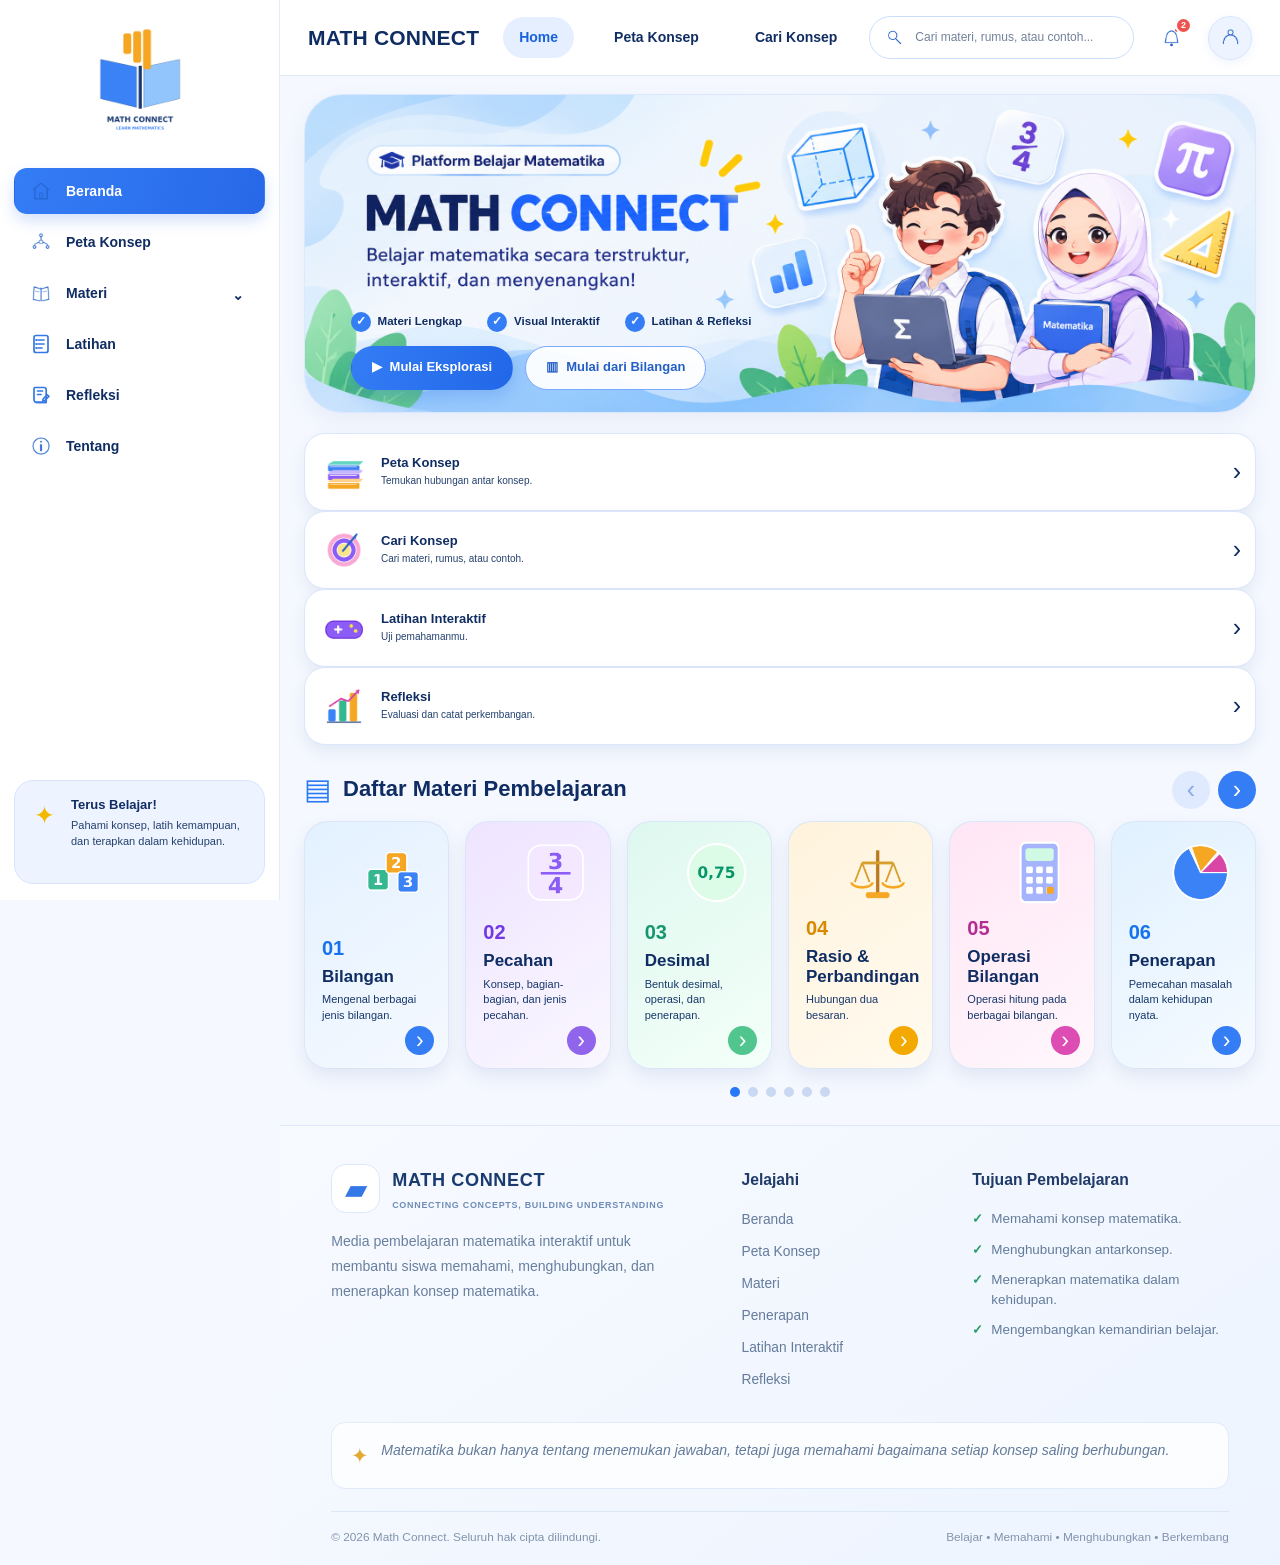
==== commit ec9a027a: "mathconnect" ====
--- a/indeks.html
+++ b/indeks.html
@@ -6,7 +6,14 @@
     <meta name="theme-color" content="#f5f8ff">
     <meta name="description" content="Math Connect - Platform belajar matematika yang terstruktur, interaktif, dan menyenangkan.">
     <title>Math Connect - Belajar Matematika</title>
-    <link rel="stylesheet" href="css/style.css">
+        <link rel="stylesheet" href="css/global.css">
+    <link rel="stylesheet" href="css/beranda.css">
+    <link rel="stylesheet" href="css/peta-konsep.css">
+    <link rel="stylesheet" href="css/materi.css">
+    <link rel="stylesheet" href="css/materi-bilangan.css">
+    <link rel="stylesheet" href="css/latihan.css">
+    <link rel="stylesheet" href="css/refleksi.css">
+    <link rel="stylesheet" href="css/page-view.css">
 </head>
 
 <body>
@@ -422,51 +429,258 @@
         </section>
 
         <!-- MATERI 01: BILANGAN -->
-        <section id="bilangan" class="page-section material-section">
-            <div class="section-header">
-                <span class="section-label">MATERI 01</span>
-                <h2>Bilangan</h2>
-                <p>Bilangan menyatakan jumlah, ukuran, urutan, dan nilai.</p>
-            </div>
-
-            <div class="material-grid">
-                <article class="content-card">
-                    <span class="card-icon">123</span>
-                    <h3>Apa itu Bilangan?</h3>
-                    <p>Bilangan adalah konsep matematika untuk menyatakan jumlah atau nilai suatu objek.</p>
-                </article>
-
-                <article class="content-card">
-                    <span class="card-icon">∞</span>
-                    <h3>Jenis Bilangan</h3>
-                    <ul>
-                        <li>Bilangan cacah</li>
-                        <li>Bilangan bulat</li>
-                        <li>Bilangan rasional</li>
-                        <li>Bilangan irasional</li>
-                        <li>Bilangan real</li>
-                    </ul>
-                </article>
-
-                <article class="content-card">
-                    <span class="card-icon">✎</span>
-                    <h3>Contoh Bilangan</h3>
-                    <div class="example-list">
-                        <span>3</span><span>−5</span><span><span class="operation-fraction" role="math" aria-label="1 per 2"><span class="numerator">1</span><span class="fraction-bar" aria-hidden="true"></span><span class="denominator">2</span></span></span>
-                        <span>0,75</span><span>25%</span>
-                    </div>
-                </article>
-            </div>
-            <a href="#pecahan" class="btn btn-primary">Lanjut ke Pecahan →</a>
-        </section>
+        <section id="bilangan" class="page-section material-section number-material-section">
+    <header class="number-hero-banner" aria-labelledby="numberHeroTitle">
+        <div class="number-hero-copy">
+            <span class="number-hero-kicker"><span class="number-hero-kicker-dot"></span> MATERI 01 <span aria-hidden="true">•</span> KONSEP DASAR</span>
+            <h2 id="numberHeroTitle">Bilangan</h2>
+            <p>Memahami bilangan berarti belajar membaca jumlah, membandingkan nilai, dan mengenali pola yang kita temui dalam kehidupan sehari-hari.</p>
+            <div class="number-hero-tags" aria-label="Fokus pembelajaran">
+                <span><svg viewBox="0 0 24 24" aria-hidden="true"><path d="M5 4.5A2.5 2.5 0 0 1 7.5 2H20v17H7.5A2.5 2.5 0 0 0 5 21.5zM5 4.5v17M9 6h7M9 10h7"/></svg>Konsep dasar</span>
+                <span><svg viewBox="0 0 24 24" aria-hidden="true"><path d="M4 18.5 9 13l3 2.5L20 6M15 6h5v5"/></svg>Visual interaktif</span>
+                <span><svg viewBox="0 0 24 24" aria-hidden="true"><path d="M8 18h8M9 21h6M7 14.5a7 7 0 1 1 10 0c-1.2 1-1.5 1.8-1.5 3h-7c0-1.2-.3-2-1.5-3Z"/></svg>Contoh nyata</span>
+            </div>
+        </div>
+        <div class="number-hero-art" aria-hidden="true">
+            <span class="number-hero-orbit number-hero-orbit-one"></span>
+            <span class="number-hero-orbit number-hero-orbit-two"></span>
+            <div class="number-hero-number-card">
+                <span class="number-hero-main-numbers">1 2 3</span>
+                <span class="number-hero-card-line"></span>
+                <span class="number-hero-card-symbols">＋　−　×　÷</span>
+            </div>
+            <span class="number-hero-float number-hero-float-negative">−5</span>
+            <span class="number-hero-float number-hero-float-fraction">¾</span>
+            <span class="number-hero-float number-hero-float-decimal">0,5</span>
+            <span class="number-hero-spark number-hero-spark-one">✦</span>
+            <span class="number-hero-spark number-hero-spark-two">＋</span>
+        </div>
+    </header>
+
+    <nav class="number-contents" aria-label="Daftar isi materi bilangan">
+        <a href="#bilangan-pengertian">01 Pengertian</a>
+        <a href="#bilangan-jenis">02 Jenis Bilangan</a>
+        <a href="#bilangan-himpunan">03 Hubungan Himpunan</a>
+        <a href="#bilangan-garis">04 Garis Bilangan</a>
+        <a href="#bilangan-penerapan">05 Penerapan</a>
+        <a href="#bilangan-latihan">06 Latihan Interaktif</a>
+    </nav>
+
+    <!-- 1. PENGERTIAN BILANGAN -->
+    <section class="number-topic" id="bilangan-pengertian" aria-labelledby="bilanganPengertianTitle">
+        <div class="number-topic-heading">
+            <span class="number-topic-index">01</span>
+            <div>
+                <span class="number-eyebrow">MENGENAL KONSEP</span>
+                <h3 id="bilanganPengertianTitle">Pengertian Bilangan</h3>
+            </div>
+        </div>
+        <div class="number-intro-card">
+            <div class="number-big-symbol" aria-hidden="true">123</div>
+            <div>
+                <p><strong>Bilangan</strong> adalah konsep matematika yang digunakan untuk menyatakan jumlah, ukuran, urutan, atau nilai suatu objek.</p>
+                <p>Bilangan membantu kita menghitung banyak benda, membandingkan jumlah, mengukur sesuatu, dan menyatakan posisi.</p>
+            </div>
+        </div>
+        <div class="number-example-grid">
+            <article class="number-example-card"><span class="number-example-icon">🍎</span><strong>Menyatakan jumlah</strong><p>3 buah apel menunjukkan banyaknya apel.</p></article>
+            <article class="number-example-card"><span class="number-example-icon">🌡️</span><strong>Menyatakan suhu</strong><p>−2°C menunjukkan suhu dua derajat di bawah nol.</p></article>
+            <article class="number-example-card"><span class="number-example-icon">📏</span><strong>Menyatakan ukuran</strong><p>1,5 meter menyatakan panjang suatu benda.</p></article>
+        </div>
+    </section>
+
+    <!-- 2. JENIS-JENIS BILANGAN -->
+    <section class="number-topic" id="bilangan-jenis" aria-labelledby="bilanganJenisTitle">
+        <div class="number-topic-heading">
+            <span class="number-topic-index">02</span>
+            <div>
+                <span class="number-eyebrow">KLASIFIKASI</span>
+                <h3 id="bilanganJenisTitle">Jenis-Jenis Bilangan</h3>
+                <p>Bilangan dapat dikelompokkan berdasarkan karakteristik dan bentuknya.</p>
+            </div>
+        </div>
+        <div class="number-types-grid">
+            <article class="number-type-card type-natural"><span class="number-type-symbol">ℕ</span><h4>Bilangan Asli</h4><p>Bilangan yang digunakan untuk membilang, dimulai dari 1.</p><span class="number-type-example">1, 2, 3, 4, 5, …</span></article>
+            <article class="number-type-card type-whole"><span class="number-type-symbol">0</span><h4>Bilangan Cacah</h4><p>Bilangan asli yang dilengkapi dengan bilangan nol.</p><span class="number-type-example">0, 1, 2, 3, 4, …</span></article>
+            <article class="number-type-card type-integer"><span class="number-type-symbol">ℤ</span><h4>Bilangan Bulat</h4><p>Bilangan negatif, nol, dan bilangan positif tanpa bagian pecahan.</p><span class="number-type-example">…, −3, −2, −1, 0, 1, 2, 3, …</span></article>
+            <article class="number-type-card type-rational"><span class="number-type-symbol">ℚ</span><h4>Bilangan Rasional</h4><p>Bilangan yang dapat dinyatakan sebagai a/b, dengan a dan b bilangan bulat serta b ≠ 0.</p><span class="number-type-example">1/2, −3, 0,75, 2, …</span></article>
+            <article class="number-type-card type-irrational"><span class="number-type-symbol">√2</span><h4>Bilangan Irasional</h4><p>Bilangan yang tidak dapat dinyatakan sebagai perbandingan dua bilangan bulat.</p><span class="number-type-example">√2, π, √3, …</span></article>
+            <article class="number-type-card type-real"><span class="number-type-symbol">ℝ</span><h4>Bilangan Real</h4><p>Gabungan dari bilangan rasional dan bilangan irasional.</p><span class="number-type-example">Semua titik pada garis bilangan</span></article>
+        </div>
+    </section>
+
+    <!-- 3. HUBUNGAN HIMPUNAN BILANGAN -->
+    <section class="number-topic" id="bilangan-himpunan" aria-labelledby="bilanganHimpunanTitle">
+        <div class="number-topic-heading">
+            <span class="number-topic-index">03</span>
+            <div>
+                <span class="number-eyebrow">HUBUNGAN ANTARKONSEP</span>
+                <h3 id="bilanganHimpunanTitle">Hubungan Himpunan Bilangan</h3>
+                <p>Setiap kelompok bilangan memiliki ciri dan anggota yang berbeda. Perhatikan diagram dan keterangan berikut untuk mengetahui dari mana setiap kelompok bilangan dimulai.</p>
+            </div>
+        </div>
+
+        <div class="number-set-layout">
+            <div class="number-set-diagram" role="img" aria-label="Diagram himpunan bilangan: bilangan asli berada di dalam bilangan cacah, bilangan cacah di dalam bilangan bulat, bilangan bulat di dalam bilangan rasional, serta bilangan irasional terpisah dari rasional. Keduanya berada di dalam bilangan real.">
+                <div class="set-real">
+                    <strong>Bilangan Real (ℝ)</strong>
+                    <div class="set-real-inner">
+                        <div class="set-rational">
+                            <strong>Bilangan Rasional (ℚ)</strong>
+                            <div class="set-integer">
+                                <strong>Bilangan Bulat (ℤ)</strong>
+                                <div class="set-whole">
+                                    <strong>Bilangan Cacah (W)</strong>
+                                    <div class="set-natural"><strong>Bilangan Asli (ℕ)</strong><span>1, 2, 3, 4, …</span></div>
+                                    <span class="set-zero-note">Bilangan cacah dimulai dari 0</span>
+                                </div>
+                            </div>
+                            <span class="set-rational-examples">…, −½, −0,5, 0, ¼, ½, 1, …</span>
+                        </div>
+                        <div class="set-irrational"><strong>Bilangan Irasional</strong><span>√2, √3, π, …</span></div>
+                    </div>
+                    <span class="set-real-caption">Gabungan bilangan rasional dan irasional</span>
+                </div>
+            </div>
+
+            <div class="number-set-guide" aria-label="Keterangan setiap himpunan bilangan">
+                <div class="number-set-guide-heading"><span aria-hidden="true">ⓘ</span><h4>Keterangan Himpunan Bilangan</h4></div>
+                <button class="number-set-guide-item" type="button" data-set="natural" aria-pressed="false">
+                    <span class="number-set-symbol natural-symbol">ℕ</span>
+                    <span class="number-set-definition"><strong>Bilangan Asli</strong><small>Bilangan yang digunakan untuk membilang atau menghitung banyak benda.</small></span>
+                    <span class="number-set-start"><strong>Mulai dari: 1</strong><small>Contoh: 1, 2, 3, 4, …</small></span>
+                </button>
+                <button class="number-set-guide-item" type="button" data-set="whole" aria-pressed="false">
+                    <span class="number-set-symbol whole-symbol">W</span>
+                    <span class="number-set-definition"><strong>Bilangan Cacah</strong><small>Bilangan bulat yang tidak negatif, termasuk nol.</small></span>
+                    <span class="number-set-start"><strong>Mulai dari: 0</strong><small>Contoh: 0, 1, 2, 3, 4, …</small></span>
+                </button>
+                <button class="number-set-guide-item" type="button" data-set="integer" aria-pressed="false">
+                    <span class="number-set-symbol integer-symbol">ℤ</span>
+                    <span class="number-set-definition"><strong>Bilangan Bulat</strong><small>Bilangan tanpa bagian pecahan; terdiri atas negatif, nol, dan positif.</small></span>
+                    <span class="number-set-start"><strong>Memuat negatif hingga positif</strong><small>Contoh: …, −3, −2, −1, 0, 1, 2, …</small></span>
+                </button>
+                <button class="number-set-guide-item" type="button" data-set="rational" aria-pressed="false">
+                    <span class="number-set-symbol rational-symbol">ℚ</span>
+                    <span class="number-set-definition"><strong>Bilangan Rasional</strong><small>Dapat ditulis sebagai pecahan a/b, dengan a dan b bilangan bulat serta b ≠ 0.</small></span>
+                    <span class="number-set-start"><strong>Tidak memiliki angka awal</strong><small>Contoh: −1, 0, 0,5, ⅔, ¾, …</small></span>
+                </button>
+                <button class="number-set-guide-item" type="button" data-set="irrational" aria-pressed="false">
+                    <span class="number-set-symbol irrational-symbol">I</span>
+                    <span class="number-set-definition"><strong>Bilangan Irasional</strong><small>Tidak dapat ditulis sebagai pecahan dua bilangan bulat. Desimalnya tidak berakhir dan tidak berulang.</small></span>
+                    <span class="number-set-start"><strong>Tidak memiliki angka awal</strong><small>Contoh: √2, √3, π, …</small></span>
+                </button>
+                <button class="number-set-guide-item" type="button" data-set="real" aria-pressed="false">
+                    <span class="number-set-symbol real-symbol">ℝ</span>
+                    <span class="number-set-definition"><strong>Bilangan Real</strong><small>Gabungan semua bilangan rasional dan bilangan irasional.</small></span>
+                    <span class="number-set-start"><strong>Mencakup semua titik pada garis bilangan</strong><small>Contoh: −3, 0, ½, √2, π, …</small></span>
+                </button>
+                <p class="number-set-interaction-hint">Pilih salah satu keterangan untuk menyorot kelompoknya pada diagram.</p>
+            </div>
+        </div>
+        <p class="number-set-note"><strong>Kesimpulan:</strong> ℕ ⊂ W ⊂ ℤ ⊂ ℚ ⊂ ℝ. Bilangan irasional juga termasuk ℝ, tetapi bukan bagian dari ℚ.</p>
+    </section>
+
+    <!-- 4. GARIS BILANGAN INTERAKTIF -->
+    <section class="number-topic" id="bilangan-garis" aria-labelledby="bilanganGarisTitle">
+        <div class="number-topic-heading">
+            <span class="number-topic-index">04</span>
+            <div>
+                <span class="number-eyebrow">EKSPLORASI INTERAKTIF</span>
+                <h3 id="bilanganGarisTitle">Garis Bilangan</h3>
+                <p>Geser penunjuk untuk melihat posisi bilangan negatif, nol, dan positif.</p>
+            </div>
+        </div>
+        <div class="number-line-card">
+            <div class="number-line-value-wrap"><span>Bilangan yang dipilih</span><strong id="numberLineValue" aria-live="polite">0</strong></div>
+            <div class="number-line-track-wrap">
+                <div class="number-line-track" id="numberLineTrack">
+                    <div class="number-line-axis"></div>
+                    <div class="number-line-ticks" aria-hidden="true">
+                        <span data-value="-5">−5</span><span data-value="-4">−4</span><span data-value="-3">−3</span><span data-value="-2">−2</span><span data-value="-1">−1</span><span data-value="0">0</span><span data-value="1">1</span><span data-value="2">2</span><span data-value="3">3</span><span data-value="4">4</span><span data-value="5">5</span>
+                    </div>
+                    <span class="number-line-marker" id="numberLineMarker" aria-hidden="true"></span>
+                </div>
+            </div>
+            <label class="number-line-label" for="numberLineSlider">Geser untuk memilih bilangan (−5 sampai 5)</label>
+            <input id="numberLineSlider" type="range" min="-5" max="5" step="1" value="0">
+            <p class="number-line-feedback" id="numberLineFeedback" aria-live="polite">Bilangan 0 berada di titik asal.</p>
+            <div class="number-line-legend"><span><i class="legend-dot negative"></i>Negatif</span><span><i class="legend-dot zero"></i>Nol</span><span><i class="legend-dot positive"></i>Positif</span></div>
+        </div>
+    </section>
+
+    <!-- 5. PENERAPAN DALAM KEHIDUPAN -->
+    <section class="number-topic" id="bilangan-penerapan" aria-labelledby="bilanganPenerapanTitle">
+        <div class="number-topic-heading">
+            <span class="number-topic-index">05</span>
+            <div>
+                <span class="number-eyebrow">MATEMATIKA DI SEKITAR KITA</span>
+                <h3 id="bilanganPenerapanTitle">Penerapan Bilangan dalam Kehidupan Sehari-hari</h3>
+                <p>Bilangan digunakan dalam berbagai aktivitas dan situasi nyata.</p>
+            </div>
+        </div>
+        <div class="number-application-grid">
+            <article class="number-application-card"><span>🛒</span><div><h4>Berbelanja</h4><p>Harga Rp15.000 dan uang Rp20.000 digunakan untuk menghitung kembalian Rp5.000.</p></div></article>
+            <article class="number-application-card"><span>🌡️</span><div><h4>Suhu</h4><p>Suhu −3°C menunjukkan kondisi tiga derajat di bawah 0°C.</p></div></article>
+            <article class="number-application-card"><span>⏱️</span><div><h4>Waktu</h4><p>Bilangan digunakan untuk menyatakan pukul, durasi, dan urutan kegiatan.</p></div></article>
+            <article class="number-application-card"><span>📐</span><div><h4>Pengukuran</h4><p>Bilangan desimal seperti 1,5 meter digunakan untuk menyatakan panjang.</p></div></article>
+        </div>
+    </section>
+
+    <!-- 6. LATIHAN INTERAKTIF -->
+    <section class="number-topic" id="bilangan-latihan" aria-labelledby="bilanganLatihanTitle">
+        <div class="number-topic-heading">
+            <span class="number-topic-index">06</span>
+            <div>
+                <span class="number-eyebrow">UJI PEMAHAMAN</span>
+                <h3 id="bilanganLatihanTitle">Latihan Interaktif</h3>
+                <p>Jawab empat pertanyaan berikut dan baca pembahasannya setelah memilih jawaban.</p>
+            </div>
+        </div>
+        <div class="number-quiz-card" id="numberCheckQuiz">
+            <div class="number-quiz-top">
+                <span id="numberQuizProgress">Soal 1 dari 4</span>
+                <strong id="numberQuizScore">Skor: 0</strong>
+            </div>
+            <div class="number-quiz-progress"><span id="numberQuizProgressBar"></span></div>
+            <h4 id="numberQuizQuestion">Memuat pertanyaan...</h4>
+            <div class="number-quiz-options" id="numberQuizOptions"></div>
+            <p class="number-quiz-feedback" id="numberQuizFeedback" aria-live="polite">Pilih satu jawaban yang menurutmu benar.</p>
+            <button type="button" class="btn btn-primary number-quiz-next" id="numberQuizNext" disabled>Soal berikutnya →</button>
+            <p class="number-quiz-result" id="numberQuizResult" hidden></p>
+            <button type="button" class="btn btn-secondary number-quiz-restart" id="numberQuizRestart" hidden>Ulangi latihan</button>
+        </div>
+    </section>
+</section>
 
         <!-- MATERI 02: PECAHAN -->
         <section id="pecahan" class="page-section material-section">
-            <div class="section-header">
-                <span class="section-label">MATERI 02</span>
-                <h2>Pecahan</h2>
-                <p>Mengenal konsep pecahan, bagian-bagiannya, dan jenis-jenis pecahan.</p>
-            </div>
+            <!-- Banner pembuka Materi 02: Pecahan -->
+            <header class="fraction-hero-banner" aria-labelledby="fractionHeroTitle">
+                <div class="fraction-hero-copy">
+                    <span class="fraction-hero-kicker"><span class="fraction-hero-kicker-dot"></span> MATERI 02</span>
+                    <h2 id="fractionHeroTitle">Pecahan</h2>
+                    <p>Mengenal konsep pecahan, bagian-bagiannya, dan berbagai jenis pecahan melalui representasi visual yang interaktif.</p>
+                    <div class="fraction-hero-tags" aria-label="Fokus pembelajaran">
+                        <span><svg viewBox="0 0 24 24" aria-hidden="true"><path d="M5 4.5A2.5 2.5 0 0 1 7.5 2H20v17H7.5A2.5 2.5 0 0 0 5 21.5zM5 4.5v17M9 6h7M9 10h7"/></svg>Mini Materi</span>
+                        <span><svg viewBox="0 0 24 24" aria-hidden="true"><path d="M12 3a9 9 0 1 0 9 9h-9zM14 3.2V10h6.8A9 9 0 0 0 14 3.2Z"/></svg>Representasi Visual</span>
+                    </div>
+                </div>
+                <div class="fraction-hero-art" aria-hidden="true">
+                    <span class="fraction-hero-orbit fraction-hero-orbit-one"></span>
+                    <span class="fraction-hero-orbit fraction-hero-orbit-two"></span>
+                    <div class="fraction-hero-illustration-card">
+                        <div class="fraction-hero-big-fraction"><span>3</span><i></i><span>4</span></div>
+                        <div class="fraction-hero-card-caption">Bagian dari keseluruhan</div>
+                        <div class="fraction-hero-pie" role="presentation"><span></span></div>
+                    </div>
+                    <span class="fraction-hero-float fraction-hero-float-threequarter">¾</span>
+                    <span class="fraction-hero-float fraction-hero-float-half">½</span>
+                    <span class="fraction-hero-float fraction-hero-float-quarter">¼</span>
+                    <span class="fraction-hero-spark fraction-hero-spark-one">✦</span>
+                    <span class="fraction-hero-spark fraction-hero-spark-two">＋</span>
+                </div>
+            </header>
 
             <div class="fraction-learning">
                 <div class="fraction-scene-nav">
@@ -627,10 +841,35 @@
 
         <!-- MATERI 03: PECAHAN, DESIMAL, PERSEN -->
         <section id="desimal" class="page-section material-section">
-            <div class="section-header">
-                <span class="section-label">MATERI 03</span>
-                <h2>Pecahan, Desimal, dan Persen</h2>
-                <p>Ketiganya merupakan bentuk berbeda untuk menyatakan nilai yang sama.</p>
+            <div class="conversion-hero-banner" aria-label="Banner Materi 03: Pecahan, Desimal, dan Persen">
+                <div class="conversion-hero-copy">
+                    <span class="conversion-hero-kicker"><span class="conversion-hero-kicker-dot"></span>MATERI 03</span>
+                    <h2>Pecahan, Desimal, dan Persen</h2>
+                    <p>Ketiganya merupakan bentuk berbeda untuk menyatakan nilai yang sama. Yuk, pelajari hubungan dan cara mengubahnya dengan mudah!</p>
+                    <div class="conversion-hero-tags">
+                        <span><svg viewBox="0 0 24 24" aria-hidden="true"><path d="M4 5.5A2.5 2.5 0 0 1 6.5 3H20v16H6.5A2.5 2.5 0 0 0 4 21zM4 5.5v13A2.5 2.5 0 0 1 6.5 16H20M8 7h8M8 10h6"/></svg>Konsep Utama</span>
+                        <span><svg viewBox="0 0 24 24" aria-hidden="true"><path d="M4 7h13l-3-3M20 17H7l3 3M17 7l3 3-3 3M7 17l-3-3 3-3"/></svg>Konversi Interaktif</span>
+                    </div>
+                </div>
+                <div class="conversion-hero-art" aria-hidden="true">
+                    <span class="conversion-hero-orbit conversion-hero-orbit-one"></span>
+                    <span class="conversion-hero-orbit conversion-hero-orbit-two"></span>
+                    <div class="conversion-hero-main-card">
+                        <div class="conversion-hero-equivalence">
+                            <span class="conversion-hero-fraction"><b>3</b><i></i><b>4</b></span>
+                            <span class="conversion-hero-equals">=</span>
+                            <span class="conversion-hero-decimal">0,75</span>
+                        </div>
+                        <div class="conversion-hero-progress"><span></span></div>
+                        <span class="conversion-hero-percent">75%</span>
+                    </div>
+                    <span class="conversion-hero-float conversion-hero-float-fraction">¾</span>
+                    <span class="conversion-hero-float conversion-hero-float-half">½</span>
+                    <span class="conversion-hero-float conversion-hero-float-quarter">¼</span>
+                    <span class="conversion-hero-pie"></span>
+                    <span class="conversion-hero-spark conversion-hero-spark-one">✦</span>
+                    <span class="conversion-hero-spark conversion-hero-spark-two">＋</span>
+                </div>
             </div>
 
             <div class="material-grid">
@@ -719,10 +958,27 @@
 
         <!-- MATERI 04: PERBANDINGAN -->
         <section id="perbandingan-pecahan" class="page-section material-section">
-            <div class="section-header">
-                <span class="section-label">MATERI 04</span>
-                <h2>Perbandingan Pecahan</h2>
-                <p>Menentukan hubungan nilai dua pecahan: lebih besar (&gt;), lebih kecil (&lt;), atau sama dengan (=).</p>
+            <div class="comparison-hero" aria-label="Banner Materi 04 Perbandingan Pecahan">
+                <div class="comparison-hero-copy">
+                    <span class="comparison-hero-label">MATERI 04</span>
+                    <h2>Perbandingan Pecahan</h2>
+                    <p>Yuk, bandingkan dua pecahan dan temukan hubungan nilainya: lebih besar, lebih kecil, atau sama dengan.</p>
+                </div>
+                <div class="comparison-hero-art" aria-hidden="true">
+                    <div class="comparison-hero-orbit comparison-hero-orbit-one"></div>
+                    <div class="comparison-hero-orbit comparison-hero-orbit-two"></div>
+                    <div class="comparison-hero-fraction comparison-hero-fraction-left">
+                        <span>1</span><i></i><span>2</span>
+                    </div>
+                    <div class="comparison-hero-symbol">&gt;</div>
+                    <div class="comparison-hero-fraction comparison-hero-fraction-right">
+                        <span>2</span><i></i><span>3</span>
+                    </div>
+                    <span class="comparison-hero-mini comparison-hero-mini-top">&lt;</span>
+                    <span class="comparison-hero-mini comparison-hero-mini-bottom">=</span>
+                    <span class="comparison-hero-dot comparison-hero-dot-one"></span>
+                    <span class="comparison-hero-dot comparison-hero-dot-two"></span>
+                </div>
             </div>
 
             <div class="comparison-container">
@@ -807,18 +1063,42 @@
 
         <!-- MATERI 05: OPERASI PECAHAN -->
         <section id="operasi-pecahan" class="page-section material-section">
-            <div class="section-header">
-                <span class="section-label">MATERI 05</span>
-                <h2>Operasi Pecahan</h2>
-                <p>Pelajari penjumlahan, pengurangan, perkalian, dan pembagian pecahan.</p>
+            <div class="operation-hero">
+                <div class="operation-hero-copy">
+                    <span class="operation-hero-label">MATERI 05</span>
+                    <h2>Operasi Pecahan</h2>
+                    <p>Pelajari cara menjumlahkan, mengurangkan, mengalikan, dan membagi pecahan melalui langkah-langkah sederhana.</p>
+                    <span class="operation-hero-underline" aria-hidden="true"></span>
+                </div>
+                <div class="operation-hero-art" aria-label="Ilustrasi pecahan tiga per empat dan satu per dua dengan simbol operasi matematika">
+                    <span class="operation-hero-spark operation-spark-one" aria-hidden="true">✦</span>
+                    <span class="operation-hero-spark operation-spark-two" aria-hidden="true">✦</span>
+                    <div class="operation-hero-orbit operation-orbit-one" aria-hidden="true"></div>
+                    <div class="operation-hero-orbit operation-orbit-two" aria-hidden="true"></div>
+                    <div class="operation-hero-books" aria-hidden="true"><i></i><i></i><i></i></div>
+                    <div class="operation-fraction-card fraction-card-one"><strong>3</strong><i></i><strong>4</strong></div>
+                    <div class="operation-fraction-card fraction-card-two"><strong>1</strong><i></i><strong>2</strong></div>
+                    <span class="operation-float-symbol symbol-plus" aria-hidden="true">+</span>
+                    <span class="operation-float-symbol symbol-minus" aria-hidden="true">−</span>
+                    <span class="operation-float-symbol symbol-times" aria-hidden="true">×</span>
+                    <span class="operation-float-symbol symbol-divide" aria-hidden="true">÷</span>
+                </div>
             </div>
 
             <div class="operation-container">
-                <div class="operation-tabs">
-                    <button class="operation-tab active" data-operation="addition">Penjumlahan</button>
-                    <button class="operation-tab" data-operation="subtraction">Pengurangan</button>
-                    <button class="operation-tab" data-operation="multiplication">Perkalian</button>
-                    <button class="operation-tab" data-operation="division">Pembagian</button>
+                <div class="operation-tabs" role="tablist" aria-label="Pilih jenis operasi pecahan">
+                    <button type="button" class="operation-tab active" data-operation="addition" role="tab" aria-selected="true" aria-controls="addition">
+                        <span class="operation-tab-icon" aria-hidden="true">+</span><span>Penjumlahan</span><span class="operation-tab-swish" aria-hidden="true"></span>
+                    </button>
+                    <button type="button" class="operation-tab" data-operation="subtraction" role="tab" aria-selected="false" aria-controls="subtraction">
+                        <span class="operation-tab-icon" aria-hidden="true">−</span><span>Pengurangan</span><span class="operation-tab-swish" aria-hidden="true"></span>
+                    </button>
+                    <button type="button" class="operation-tab" data-operation="multiplication" role="tab" aria-selected="false" aria-controls="multiplication">
+                        <span class="operation-tab-icon" aria-hidden="true">×</span><span>Perkalian</span><span class="operation-tab-swish" aria-hidden="true"></span>
+                    </button>
+                    <button type="button" class="operation-tab" data-operation="division" role="tab" aria-selected="false" aria-controls="division">
+                        <span class="operation-tab-icon" aria-hidden="true">÷</span><span>Pembagian</span><span class="operation-tab-swish" aria-hidden="true"></span>
+                    </button>
                 </div>
 
                 <!-- PENJUMLAHAN -->
@@ -1055,10 +1335,27 @@
 
         <!-- MATERI 06: PENERAPAN MATEMATIKA INTERAKTIF -->
         <section id="penerapan" class="page-section material-section application-section">
-            <div class="section-header">
-                <span class="section-label">EKSPLORASI</span>
-                <h2>Matematika di Sekitar Kita</h2>
-                <p>Temukan bagaimana konsep pecahan, desimal, dan persen digunakan dalam berbagai aktivitas sehari-hari. Amati, eksplorasi, dan selesaikan tantangannya!</p>
+            <!-- BANNER MATERI 06: PENERAPAN -->
+            <div class="application-hero" aria-labelledby="applicationHeroTitle">
+                <div class="application-hero-copy">
+                    <span class="application-hero-label">MATERI 06</span>
+                    <h2 id="applicationHeroTitle">Penerapan</h2>
+                    <p>Jelajahi penggunaan pecahan saat berbagi makanan, persen ketika berbelanja, dan desimal dalam kegiatan mengukur.</p>
+                    <span class="application-hero-underline" aria-hidden="true"></span>
+                </div>
+                <div class="application-hero-art" aria-label="Ilustrasi pizza, pecahan, kalkulator, koin, dan diskon" role="img">
+                    <span class="application-art-orbit application-art-orbit-one"></span>
+                    <span class="application-art-orbit application-art-orbit-two"></span>
+                    <div class="application-art-pizza">🍕<small>3/4</small></div>
+                    <div class="application-art-calculator">
+                        <div class="calculator-screen">0,75</div>
+                        <div class="calculator-keys"><i>+</i><i>−</i><i>×</i><i>÷</i></div>
+                    </div>
+                    <div class="application-art-discount">75<small>% OFF</small></div>
+                    <div class="application-art-coins"><i>Rp</i><i>Rp</i><i>Rp</i></div>
+                    <span class="application-art-spark application-art-spark-one">✦</span>
+                    <span class="application-art-spark application-art-spark-two">✧</span>
+                </div>
             </div>
 
             <!-- SIMULASI 01: MAKANAN / PECAHAN -->
@@ -1827,6 +2124,17 @@
 </div>
 
 <script src="js/app.js"></script>
-<script src="js/script.js"></script>
+<script src="js/peta-konsep.js"></script>
+<script src="js/materi-bilangan.js"></script>
+<script src="js/materi-pecahan.js"></script>
+<script src="js/materi-konversi.js"></script>
+<script src="js/materi-perbandingan.js"></script>
+<script src="js/materi-operasi.js"></script>
+<script src="js/materi-penerapan.js"></script>
+<script src="js/latihan.js"></script>
+<script src="js/refleksi.js"></script>
+<script src="js/profil.js"></script>
+<script src="js/notifikasi.js"></script>
+    <script src="js/page-view.js"></script>
 </body>
 </html>
--- a/css/global.css
+++ b/css/global.css
@@ -0,0 +1,4858 @@
+/* ==================================================
+   1. RESET DAN VARIABEL
+   ================================================== */
+
+:root {
+    --blue: #4385ff;
+    --blue-dark: #2160db;
+    --blue-light: #eaf2ff;
+    --blue-pale: #f5f8ff;
+    --purple: #8865e9;
+    --green: #20ad8c;
+    --text: #273750;
+    --muted: #71819a;
+    --white: #ffffff;
+    --line: #e5ecf7;
+    --shadow: 0 15px 45px rgba(54, 91, 151, 0.08);
+    --sidebar-width: 250px;
+    --topbar-height: 88px;
+}
+
+* {
+    box-sizing: border-box;
+    margin: 0;
+    padding: 0;
+}
+
+html {
+    scroll-behavior: smooth;
+    scroll-padding-top: calc(var(--topbar-height) + 20px);
+}
+
+body {
+    font-family: Inter, "Segoe UI", Arial, sans-serif;
+    background: var(--blue-pale);
+    color: var(--text);
+    line-height: 1.6;
+}
+
+button,
+input,
+textarea {
+    font: inherit;
+}
+
+button,
+a {
+    -webkit-tap-highlight-color: transparent;
+}
+
+button {
+    cursor: pointer;
+}
+
+a {
+    color: inherit;
+    text-decoration: none;
+}
+
+button:focus-visible,
+a:focus-visible,
+input:focus-visible,
+textarea:focus-visible {
+    outline: 3px solid #9bbcff;
+    outline-offset: 3px;
+}
+
+[hidden] {
+    display: none !important;
+}
+
+svg {
+    display: block;
+    width: 22px;
+    height: 22px;
+    fill: none;
+    stroke: currentColor;
+    stroke-width: 1.8;
+    stroke-linecap: round;
+    stroke-linejoin: round;
+}
+
+/* ==================================================
+   2. LAYOUT UTAMA
+   ================================================== */
+
+.app-container {
+    min-height: 100vh;
+}
+
+.main-content {
+    min-height: 100vh;
+    margin-left: var(--sidebar-width);
+    min-width: 0;
+    transition: margin-left 0.3s ease;
+}
+
+/* ==================================================
+   3. SIDEBAR
+   ================================================== */
+
+.sidebar {
+    position: fixed;
+    z-index: 1000;
+    inset: 0 auto 0 0;
+    width: var(--sidebar-width);
+    height: 100dvh;
+    display: flex;
+    flex-direction: column;
+    padding: 22px 14px 16px;
+    overflow-y: auto;
+    overscroll-behavior: contain;
+    background: var(--white);
+    border-right: 1px solid var(--line);
+    scrollbar-width: thin;
+    scrollbar-color: #c9d7eb transparent;
+    transition: transform 0.3s ease;
+}
+
+.logo-area {
+    display: flex;
+    align-items: center;
+    gap: 10px;
+    min-height: 64px;
+    padding: 4px 9px 22px;
+    margin-bottom: 12px;
+}
+
+.logo-icon {
+    width: 40px;
+    height: 40px;
+    display: grid;
+    place-items: center;
+    flex-shrink: 0;
+    color: var(--blue);
+    background: var(--blue-light);
+    border-radius: 12px;
+    transition: transform 0.25s ease;
+}
+
+.logo-area:hover .logo-icon {
+    transform: rotate(-7deg) scale(1.06);
+}
+
+.logo-text {
+    display: flex;
+    flex-direction: column;
+    line-height: 1.4;
+}
+
+.logo-text strong {
+    color: #164783;
+    font-size: 13px;
+    letter-spacing: 0.3px;
+    white-space: nowrap;
+}
+
+.logo-text small {
+    color: var(--blue);
+    font-size: 9px;
+    font-weight: 800;
+    letter-spacing: 1.3px;
+}
+
+.main-navigation {
+    display: flex;
+    flex-direction: column;
+    gap: 5px;
+}
+
+.nav-item {
+    position: relative;
+    display: flex;
+    align-items: center;
+    gap: 12px;
+    width: 100%;
+    min-height: 47px;
+    padding: 11px 13px;
+    border: 1px solid transparent;
+    border-radius: 13px;
+    background: transparent;
+    color: #64758e;
+    font-size: 14px;
+    font-weight: 500;
+    text-align: left;
+    transition:
+        color 0.2s ease,
+        background 0.2s ease,
+        transform 0.2s ease,
+        border-color 0.2s ease;
+}
+
+.nav-item:hover {
+    color: var(--blue-dark);
+    background: #f3f7ff;
+    transform: translateX(2px);
+}
+
+.nav-item.active {
+    color: var(--blue-dark);
+    background: var(--blue-light);
+    font-weight: 700;
+}
+
+.nav-icon {
+    flex: 0 0 22px;
+    width: 22px;
+    height: 22px;
+    transition: transform 0.2s ease;
+}
+
+.nav-item:hover .nav-icon {
+    transform: scale(1.1);
+}
+
+.nav-label {
+    flex: 1;
+}
+
+.nav-arrow {
+    width: 18px;
+    height: 18px;
+    transition: transform 0.25s ease;
+}
+
+.materi-toggle[aria-expanded="true"] .nav-arrow {
+    transform: rotate(180deg);
+}
+
+.materi-toggle[aria-expanded="true"] {
+    color: var(--blue-dark);
+    background: var(--blue-light);
+    font-weight: 700;
+}
+
+/* SUBMENU MATERI */
+
+.submenu {
+    position: relative;
+    display: flex;
+    flex-direction: column;
+    gap: 3px;
+    margin: 2px 0 9px 22px;
+    padding: 3px 0 3px 24px;
+    border-left: 2px solid #e2ebfa;
+    animation: submenuIn 0.22s ease;
+}
+
+.submenu[hidden] {
+    display: none !important;
+}
+
+@keyframes  submenuIn {
+
+    from {
+        opacity: 0;
+        transform: translateY(-5px);
+    }
+    to {
+        opacity: 1;
+        transform: translateY(0);
+    }
+
+}
+
+
+.submenu-item {
+    position: relative;
+    display: flex;
+    align-items: center;
+    gap: 12px;
+    min-height: 43px;
+    padding: 9px 12px;
+    border-radius: 10px;
+    color: var(--muted);
+    font-size: 14px;
+    transition: all 0.2s ease;
+}
+
+.submenu-dot {
+    flex: 0 0 8px;
+    width: 8px;
+    height: 8px;
+    border-radius: 50%;
+    background: #b3c5e2;
+    transition: all 0.2s ease;
+}
+
+.submenu-item:hover,
+.submenu-item.active {
+    color: var(--blue-dark);
+    background: #f2f6ff;
+}
+
+.submenu-item:hover .submenu-dot,
+.submenu-item.active .submenu-dot {
+    background: var(--blue);
+    box-shadow: 0 0 0 4px #dce9ff;
+}
+
+.sidebar-bottom {
+    margin-top: auto;
+    padding-top: 25px;
+}
+
+.sidebar-note {
+    display: flex;
+    align-items: center;
+    gap: 10px;
+    padding: 13px 11px;
+    background: #f5f8ff;
+    border: 1px solid var(--line);
+    border-radius: 13px;
+}
+
+.note-icon {
+    display: grid;
+    place-items: center;
+    width: 32px;
+    height: 32px;
+    color: var(--blue);
+    background: #e4eeff;
+    border-radius: 10px;
+}
+
+.sidebar-note div {
+    display: flex;
+    flex-direction: column;
+}
+
+.sidebar-note strong {
+    font-size: 12px;
+}
+
+.sidebar-note small {
+    color: var(--muted);
+    font-size: 10px;
+}
+
+/* ==================================================
+   4. TOPBAR
+   ================================================== */
+
+.topbar {
+    position: sticky;
+    top: 0;
+    z-index: 900;
+    min-height: var(--topbar-height);
+    display: flex;
+    align-items: center;
+    gap: 24px;
+    padding: 15px 34px;
+    background: rgba(255, 255, 255, 0.96);
+    border-bottom: 1px solid var(--line);
+    backdrop-filter: blur(14px);
+}
+
+.brand {
+    display: flex;
+    align-items: center;
+    gap: 12px;
+    margin-right: auto;
+}
+
+.brand-icon {
+    color: #159de2;
+    font-size: 34px;
+    line-height: 1;
+}
+
+.brand-name {
+    color: #17477f;
+    font-size: 20px;
+    font-weight: 850;
+    letter-spacing: 0.4px;
+}
+
+.topbar-nav {
+    display: flex;
+    align-items: center;
+    gap: 30px;
+}
+
+.top-link {
+    position: relative;
+    padding: 10px 0;
+    color: #405570;
+    font-size: 14px;
+    white-space: nowrap;
+}
+
+.top-link::after {
+    position: absolute;
+    right: 0;
+    bottom: 2px;
+    left: 0;
+    height: 3px;
+    border-radius: 3px;
+    background: var(--blue);
+    content: "";
+    transform: scaleX(0);
+    transition: transform 0.2s ease;
+}
+
+.top-link:hover,
+.top-link.active {
+    color: var(--blue-dark);
+}
+
+.top-link.active::after,
+.top-link:hover::after {
+    transform: scaleX(1);
+}
+
+.search-button,
+.menu-toggle {
+    display: grid;
+    place-items: center;
+    flex-shrink: 0;
+    width: 50px;
+    height: 50px;
+    border: 0;
+    border-radius: 16px;
+    background: #f0f5ff;
+    color: #205ba9;
+    transition: all 0.2s ease;
+}
+
+.search-button:hover,
+.menu-toggle:hover {
+    color: white;
+    background: var(--blue);
+    transform: translateY(-2px);
+}
+
+.menu-toggle {
+    display: none;
+}
+
+/* PENCARIAN */
+
+.search-panel {
+    position: sticky;
+    top: var(--topbar-height);
+    z-index: 800;
+    display: flex;
+    gap: 10px;
+    padding: 15px 34px;
+    background: white;
+    border-bottom: 1px solid var(--line);
+}
+
+.search-panel input {
+    flex: 1;
+    min-width: 0;
+    padding: 12px 15px;
+    border: 1px solid var(--line);
+    border-radius: 12px;
+    outline-color: var(--blue);
+}
+
+/* ==================================================
+   5. BAGIAN UMUM
+   ================================================== */
+
+.page-section {
+    padding: 78px clamp(22px, 5vw, 76px);
+    scroll-margin-top: calc(var(--topbar-height) + 10px);
+}
+
+.section-header {
+    max-width: 760px;
+    margin: 0 auto 38px;
+    text-align: center;
+}
+
+.section-label {
+    display: inline-block;
+    margin-bottom: 13px;
+    color: var(--blue);
+    font-size: 12px;
+    font-weight: 850;
+    letter-spacing: 2px;
+}
+
+.section-header h2 {
+    margin-bottom: 12px;
+    color: var(--text);
+    font-size: clamp(30px, 4vw, 43px);
+    line-height: 1.2;
+    letter-spacing: -1px;
+}
+
+.section-header p {
+    color: var(--muted);
+    font-size: 16px;
+}
+
+.btn {
+    display: inline-flex;
+    align-items: center;
+    justify-content: center;
+    gap: 8px;
+    min-height: 48px;
+    padding: 12px 23px;
+    border: 1px solid transparent;
+    border-radius: 13px;
+    font-size: 14px;
+    font-weight: 750;
+    transition: all 0.22s ease;
+}
+
+.btn-primary {
+    color: white;
+    background: var(--blue);
+    box-shadow: 0 8px 20px rgba(67, 133, 255, 0.2);
+}
+
+.btn-primary:hover {
+    background: var(--blue-dark);
+    box-shadow: 0 12px 25px rgba(67, 133, 255, 0.25);
+    transform: translateY(-2px);
+}
+
+.btn-secondary {
+    color: var(--blue-dark);
+    background: white;
+    border-color: #d8e5ff;
+}
+
+.btn-secondary:hover {
+    background: var(--blue-light);
+    transform: translateY(-2px);
+}
+
+/* ==================================================
+   6. BERANDA
+   ================================================== */
+
+
+
+.hero-content {
+    position: relative;
+    z-index: 1;
+    max-width: 620px;
+}
+
+.hero-content h1 {
+    display: flex;
+    flex-direction: column;
+    margin: 16px 0;
+    font-size: clamp(54px, 7vw, 94px);
+    font-weight: 900;
+    line-height: 0.99;
+    letter-spacing: -4px;
+}
+
+.hero-content h1 span {
+    color: var(--blue);
+}
+
+.hero-description {
+    max-width: 560px;
+    margin-bottom: 26px;
+    color: var(--muted);
+    font-size: 17px;
+    line-height: 1.9;
+}
+
+
+
+.hero-illustration {
+    position: relative;
+    min-height: 370px;
+    display: grid;
+    place-items: center;
+}
+
+.orbit {
+    position: absolute;
+    width: 300px;
+    height: 300px;
+    border: 1px dashed #c9dbfb;
+    border-radius: 50%;
+    animation: orbitSpin 35s linear infinite;
+}
+
+.orbit-two {
+    width: 220px;
+    height: 220px;
+    animation-direction: reverse;
+}
+
+@keyframes  orbitSpin {
+
+    to {
+        transform: rotate(360deg);
+    }
+
+}
+
+
+.floating-number,
+.floating-center {
+    position: absolute;
+    display: grid;
+    place-items: center;
+    color: white;
+    font-size: 22px;
+    font-weight: 850;
+    border-radius: 50%;
+    box-shadow: 0 15px 35px rgba(75, 107, 168, 0.17);
+    animation: float 4s ease-in-out infinite;
+}
+
+.floating-number {
+    width: 76px;
+    height: 76px;
+}
+
+.number-one {
+    top: 15%;
+    left: 10%;
+    background: var(--blue);
+}
+
+.number-two {
+    top: 27%;
+    right: 5%;
+    background: var(--purple);
+    animation-delay: 0.7s;
+}
+
+.number-three {
+    bottom: 12%;
+    left: 15%;
+    background: #35c6a0;
+    animation-delay: 1.2s;
+}
+
+.number-four {
+    right: 12%;
+    bottom: 10%;
+    background: #ffb34e;
+    animation-delay: 1.7s;
+}
+
+.floating-center {
+    width: 110px;
+    height: 110px;
+    background: linear-gradient(135deg, var(--blue), var(--purple));
+    font-size: 42px;
+}
+
+@keyframes  float {
+
+    0%, 100% {
+        transform: translateY(0);
+    }
+    50% {
+        transform: translateY(-12px);
+    }
+
+}
+
+
+/* ==================================================
+   7. PETA KONSEP
+   ================================================== */
+
+
+
+
+
+
+
+
+
+
+
+
+
+
+
+
+
+
+
+
+
+
+
+
+
+
+
+
+
+
+
+
+
+
+
+
+
+
+
+
+
+/* ==================================================
+   8. KARTU DAN MATERI
+   ================================================== */
+
+.material-section {
+    background: var(--blue-pale);
+}
+
+
+
+
+
+
+
+
+
+
+
+
+
+
+
+
+
+
+
+/* PECAHAN */
+
+.fraction-content {
+    display: grid;
+    grid-template-columns: 1fr 1fr;
+    gap: 22px;
+    margin-bottom: 22px;
+}
+
+
+
+
+
+
+
+
+
+
+/* =========================================
+   8.1 — PECAHAN
+========================================= */
+
+
+
+/* NAVIGASI SCENE */
+
+
+
+
+
+
+
+
+
+
+/* SCENE */
+
+
+
+
+
+@keyframes  fractionFade {
+
+    from {
+        opacity: 0;
+        transform: translateY(8px);
+    }
+
+    to {
+        opacity: 1;
+        transform: translateY(0);
+    }
+
+}
+
+
+
+/* HEADER SCENE */
+
+
+
+
+
+
+
+
+
+
+/* WORKSPACE SCENE 6 */
+
+
+
+
+
+
+
+
+/* PANEL KENALI */
+
+
+
+
+
+
+
+
+
+
+
+
+
+
+
+
+
+
+/* PANEL REPRESENTASI VISUAL */
+
+
+
+
+
+
+
+
+
+
+
+
+
+
+
+
+
+
+/* VISUALISASI LINGKARAN */
+
+
+
+
+
+
+/* HASIL KONVERSI */
+
+
+
+
+
+
+
+
+
+
+
+
+
+
+
+
+/* FOOTER SCENE */
+
+
+
+
+
+
+
+
+
+
+
+
+
+
+
+
+
+
+/* =========================================
+   8.1 -JENIS-JENIS PECAHAN
+========================================= */
+
+
+
+
+
+
+
+
+
+
+
+
+
+
+
+
+
+
+
+
+
+
+
+
+/* CONTOH PECAHAN */
+
+
+
+
+
+
+
+
+
+
+
+
+
+
+/* KETERANGAN KARTU */
+
+
+
+
+
+
+
+
+/* RESPONSIVE */
+
+@media  (max-width: 768px) {
+
+
+    
+
+    
+
+    
+
+    
+
+    
+
+
+}
+
+
+@media  (max-width: 480px) {
+
+
+    
+
+    
+
+    
+
+    
+
+    
+
+
+}
+
+
+/* ==================================================
+   8.2 Desimal
+   ================================================== */
+
+
+
+
+
+
+
+/* Input umum */
+
+
+
+
+
+/* Bentuk pecahan */
+
+
+
+
+
+
+
+/* Input persen */
+
+
+
+
+
+/* Panah konversi */
+
+
+
+/* Status konversi */
+
+
+
+/* Tampilan layar kecil */
+
+@media  (max-width: 600px) {
+
+    
+
+    
+
+    
+
+    
+
+}
+
+
+/* ==================================================
+   8.3. KONVERSI PECAHAN, DESIMAL, DAN PERSEN
+   ================================================== */
+
+/* Pengaturan khusus konversi */
+
+
+
+/* Kolom input */
+
+
+
+
+
+/* Input pecahan dan desimal */
+
+
+
+/* Efek ketika input dipilih */
+
+
+
+/* Garis pecahan */
+
+
+
+
+
+/* Simbol persen */
+
+
+
+
+
+/* Simbol panah */
+
+
+
+/* Pesan status */
+
+
+
+/* Tampilan mobile */
+
+@media  (max-width: 600px) {
+
+    
+
+    
+
+    
+
+    
+
+}
+
+
+
+
+/* =========================================
+   MATERI 04 — PERBANDINGAN PECAHAN
+========================================= */
+
+
+/* CONTAINER UTAMA */
+
+
+
+
+/* =========================================
+   HEADER MATH CONNECT
+========================================= */
+
+
+
+
+
+
+
+
+
+
+/* =========================================
+   KONTEN UTAMA
+========================================= */
+
+
+
+
+
+
+
+
+/* =========================================
+   KARTU PECAHAN
+========================================= */
+
+
+
+
+
+
+
+
+
+
+
+
+/* =========================================
+   PILIHAN TANDA PERBANDINGAN
+========================================= */
+
+
+
+
+
+
+
+
+
+
+
+
+/* =========================================
+   PANEL CARA BERPIKIR
+========================================= */
+
+
+
+
+
+
+/* =========================================
+   PILIHAN METODE BERPIKIR
+========================================= */
+
+
+
+
+
+
+
+
+
+
+/* RADIO BUTTON */
+
+
+
+
+
+
+
+
+
+
+/* =========================================
+   TOMBOL CEK JAWABAN
+========================================= */
+
+
+
+
+
+
+/* =========================================
+   UMPAN BALIK
+========================================= */
+
+
+
+
+
+
+
+
+
+
+
+
+/* =========================================
+   FOOTER
+========================================= */
+
+
+
+
+
+
+/* =========================================
+   RESPONSIVE TABLET
+========================================= */
+
+@media  (max-width: 768px) {
+
+
+    
+
+    
+
+    
+
+
+}
+
+
+
+/* =========================================
+   RESPONSIVE HP
+========================================= */
+
+@media  (max-width: 480px) {
+
+
+    
+
+    
+
+    
+
+    
+
+    
+
+    
+
+    
+
+    
+
+    
+
+    
+
+
+}
+
+
+/* =========================================
+   TAMBAHAN MATERI 04
+   KOLOM CARA LAIN
+========================================= */
+
+
+
+
+
+
+
+
+
+
+
+
+
+
+
+.comparison-input-note {
+    color: #8292a8;
+    font-size: 11px;
+    line-height: 1.5;
+    margin-top: 7px;
+}
+
+
+/* =========================================
+   AREA PEMBAHASAN
+========================================= */
+
+
+
+
+
+
+
+
+
+
+
+
+
+
+
+
+
+
+
+
+
+
+
+
+
+
+
+
+
+.comparison-solution-step {
+    padding: 16px;
+    margin: 13px 0;
+    background: #f7faff;
+    border: 1px solid #e0eaf5;
+    border-radius: 12px;
+}
+
+.comparison-solution-step strong {
+    color: #234a7b;
+    display: block;
+    margin-bottom: 8px;
+}
+
+.comparison-math-expression {
+    padding: 12px;
+    margin: 10px 0;
+    background: #ffffff;
+    border-radius: 9px;
+    color: #173b70;
+    font-size: 17px;
+    font-weight: 700;
+    text-align: center;
+    overflow-wrap: anywhere;
+}
+
+
+
+
+
+
+
+
+
+
+
+
+/* =========================================
+   DIAGRAM GAMBAR PECAHAN
+========================================= */
+
+.comparison-diagram {
+    margin: 15px 0 22px;
+}
+
+.comparison-diagram-title {
+    color: #234a7b;
+    font-size: 13px;
+    font-weight: 700;
+    margin-bottom: 10px;
+}
+
+.comparison-diagram-row {
+    display: grid;
+    grid-template-columns: 65px minmax(0, 1fr);
+    align-items: center;
+    gap: 13px;
+    margin-bottom: 15px;
+}
+
+.comparison-diagram-fraction {
+    color: #173b70;
+    font-size: 14px;
+    font-weight: 700;
+    text-align: center;
+}
+
+.comparison-diagram-bar {
+    display: flex;
+    gap: 3px;
+    width: 100%;
+    height: 48px;
+}
+
+.comparison-diagram-part {
+    flex: 1;
+    min-width: 0;
+    background: #edf3fc;
+    border: 1px solid #cbd9eb;
+    border-radius: 5px;
+}
+
+.comparison-diagram-part.shaded {
+    background: #6d83e8;
+    border-color: #566bd5;
+}
+
+.comparison-diagram-caption {
+    margin-top: 6px;
+    color: #8292a8;
+    font-size: 11px;
+}
+
+
+/* =========================================
+   JAWABAN CARA LAIN
+========================================= */
+
+.comparison-student-answer {
+    padding: 17px;
+    margin-top: 12px;
+    border-radius: 11px;
+    border: 1px solid #dce6f2;
+    background: #f7faff;
+    white-space: pre-wrap;
+    overflow-wrap: anywhere;
+    color: #435b7a;
+    font-size: 13px;
+    line-height: 1.8;
+}
+
+.comparison-teacher-note {
+    margin-top: 13px;
+    padding: 13px;
+    border-left: 3px solid #e1a43a;
+    background: #fffaf0;
+    color: #80602b;
+    border-radius: 7px;
+    font-size: 12px;
+    line-height: 1.7;
+}
+
+
+/* =========================================
+   RESPONSIVE PEMBAHASAN
+========================================= */
+
+@media  (max-width: 768px) {
+
+
+    
+
+    
+
+    
+
+
+}
+
+
+@media  (max-width: 480px) {
+
+
+    
+
+    
+
+    .comparison-math-expression {
+        font-size: 14px;
+    }
+
+    .comparison-diagram-row {
+        grid-template-columns: 50px minmax(0, 1fr);
+        gap: 8px;
+    }
+
+    .comparison-diagram-bar {
+        height: 38px;
+    }
+
+
+}
+
+
+
+/* =========================================
+   MATERI 05 — OPERASI PECAHAN
+========================================= */
+
+/* HEADER */
+
+.operation-header {
+    text-align: center;
+    padding: 35px 20px 28px;
+}
+
+.operation-label {
+    display: inline-block;
+    color: #4383ff;
+    font-size: 14px;
+    font-weight: 800;
+    letter-spacing: 3px;
+    margin-bottom: 20px;
+}
+
+.operation-header h1 {
+    color: #253957;
+    font-size: 44px;
+    font-weight: 800;
+    margin: 0 0 18px;
+}
+
+.operation-header p {
+    color: #7185a4;
+    font-size: 17px;
+    line-height: 1.7;
+    margin: 0 auto;
+    max-width: 700px;
+}
+
+
+/* CONTAINER */
+
+
+
+
+/* NAVIGASI OPERASI */
+
+
+
+
+
+
+
+
+
+
+/* PANEL OPERASI */
+
+
+
+
+
+
+
+@keyframes  operationFade {
+
+    from {
+        opacity: 0;
+        transform: translateY(8px);
+    }
+
+    to {
+        opacity: 1;
+        transform: translateY(0);
+    }
+
+}
+
+
+
+/* KARTU MATERI */
+
+
+
+
+
+
+
+
+/* SUBMATERI */
+
+
+
+
+
+
+
+
+
+
+/* RUMUS */
+
+
+
+
+
+/* =========================================
+   RUMUS PECAHAN OPERASI PENGURANGAN
+========================================= */
+
+
+
+
+
+
+
+
+
+
+
+
+
+/* CONTOH SOAL */
+
+
+
+
+
+
+
+
+
+
+
+/* PERBAIKAN PECAHAN CAMPURAN
+   KHUSUS MATERI OPERASI PEMBAGIAN */
+
+
+
+
+
+
+
+/* =========================================
+   AKTIVITAS INTERAKTIF
+========================================= */
+
+
+
+
+
+
+
+
+
+
+/* KARTU SOAL */
+
+
+
+
+
+
+
+
+/* AREA LANGKAH */
+
+
+
+
+
+
+
+
+
+
+
+
+
+
+/* ISIAN JAWABAN */
+
+
+
+
+
+
+
+
+
+
+
+
+/* TOMBOL PERIKSA */
+
+
+
+
+
+
+
+
+/* UMPAN BALIK */
+
+
+
+
+
+
+
+
+
+
+
+
+
+
+/* FOOTER */
+
+
+
+
+
+
+/* =========================================
+   RESPONSIVE TABLET
+========================================= */
+
+@media  (max-width: 768px) {
+
+
+    .operation-header {
+        padding: 28px 18px 20px;
+    }
+
+    .operation-header h1 {
+        font-size: 34px;
+    }
+
+    .operation-header p {
+        font-size: 14px;
+    }
+
+    
+
+    
+
+    
+
+    
+
+
+}
+
+
+
+/* =========================================
+   RESPONSIVE HP
+========================================= */
+
+@media  (max-width: 480px) {
+
+
+    .operation-header h1 {
+        font-size: 29px;
+    }
+
+    .operation-header p {
+        font-size: 13px;
+    }
+
+    
+
+    
+
+    
+
+    
+
+    
+
+    
+
+    
+
+    .formula-line {
+        width: 24px;
+    }
+
+    
+
+    
+
+    
+
+    
+
+    
+
+    
+
+    
+
+
+}
+
+
+
+/* ==================================================
+   9. OPERASI DAN LATIHAN
+   ================================================== */
+
+
+.quiz-options {
+    display: flex;
+    flex-wrap: wrap;
+    justify-content: center;
+    gap: 10px;
+    margin-bottom: 22px;
+}
+
+
+.quiz-options button {
+    padding: 12px 17px;
+    border: 1px solid #dce6f5;
+    border-radius: 12px;
+    background: white;
+    color: var(--muted);
+    font-size: 13px;
+    font-weight: 700;
+    transition: all 0.2s ease;
+}
+
+
+.quiz-options button:hover {
+    border-color: var(--blue);
+    color: var(--blue-dark);
+}
+
+
+
+.operation-content,
+.quiz-card {
+    max-width: 700px;
+    margin: 0 auto;
+}
+
+.operation-content p {
+    margin-top: 10px;
+}
+
+#operationExample {
+    color: var(--blue-dark);
+    font-size: 28px;
+    font-weight: 850;
+}
+
+.quiz-options {
+    justify-content: flex-start;
+    margin-top: 20px;
+}
+
+
+
+
+
+
+
+/* ==================================================
+   10. FOOTER
+   ================================================== */
+
+.footer {
+    padding: 35px 24px;
+    text-align: center;
+    color: var(--muted);
+    background: white;
+    border-top: 1px solid var(--line);
+}
+
+.footer strong {
+    color: #17477f;
+    letter-spacing: 1px;
+}
+
+.footer p {
+    margin: 8px 0;
+    font-size: 14px;
+}
+
+.footer small {
+    font-size: 12px;
+}
+
+/* ==================================================
+   11. OVERLAY MOBILE
+   ================================================== */
+
+.sidebar-overlay {
+    display: none;
+}
+
+/* ==================================================
+   12. TABLET
+   ================================================== */
+
+@media  (max-width: 1100px) {
+
+    :root {
+        --sidebar-width: 225px;
+        --topbar-height: 76px;
+    }
+
+    .topbar {
+        gap: 17px;
+        padding: 12px 22px;
+    }
+
+    .brand-name {
+        font-size: 17px;
+    }
+
+    .topbar-nav {
+        gap: 18px;
+    }
+
+    .page-section {
+        padding: 60px 28px;
+    }
+
+    
+
+    .hero-illustration {
+        transform: scale(0.85);
+    }
+
+}
+
+
+/* ==================================================
+   13. MOBILE
+   ================================================== */
+
+@media  (max-width: 760px) {
+
+    :root {
+        --topbar-height: 70px;
+    }
+
+    .main-content {
+        margin-left: 0;
+    }
+
+    .sidebar {
+        width: min(290px, 85vw);
+        transform: translateX(-105%);
+        box-shadow: none;
+    }
+
+    .sidebar.open {
+        transform: translateX(0);
+        box-shadow: 15px 0 45px rgba(27, 48, 82, 0.12);
+    }
+
+    .sidebar-overlay {
+        position: fixed;
+        z-index: 950;
+        inset: 0;
+        display: block;
+        visibility: hidden;
+        background: rgba(23, 39, 65, 0.35);
+        opacity: 0;
+        transition: opacity 0.25s ease, visibility 0.25s ease;
+    }
+
+    .sidebar-overlay.visible {
+        visibility: visible;
+        opacity: 1;
+    }
+
+    .topbar {
+        gap: 12px;
+        padding: 10px 16px;
+    }
+
+    .menu-toggle {
+        display: grid;
+        width: 42px;
+        height: 42px;
+        border-radius: 12px;
+    }
+
+    .search-button {
+        width: 42px;
+        height: 42px;
+        border-radius: 12px;
+    }
+
+    .brand {
+        gap: 7px;
+    }
+
+    .brand-icon {
+        font-size: 27px;
+    }
+
+    .brand-name {
+        font-size: 14px;
+        letter-spacing: 0;
+    }
+
+    .topbar-nav {
+        display: none;
+    }
+
+    .search-panel {
+        top: var(--topbar-height);
+        padding: 12px 16px;
+    }
+
+    .page-section {
+        padding: 48px 20px;
+    }
+
+    
+
+    .hero-content h1 {
+        font-size: clamp(52px, 14vw, 76px);
+        letter-spacing: -2px;
+    }
+
+    .hero-description {
+        font-size: 15px;
+    }
+
+    .hero-illustration {
+        min-height: 290px;
+        transform: scale(0.8);
+        margin: -15px 0;
+    }
+
+    
+
+    .fraction-content {
+        grid-template-columns: 1fr;
+    }
+
+    
+
+    
+
+    
+
+    
+
+    
+
+    
+
+    
+
+    .conversion-value {
+        min-width: 75px;
+        min-height: 65px;
+        font-size: 19px;
+    }
+
+    
+
+    
+
+    
+
+}
+
+
+/* ==================================================
+   14. MOBILE KECIL
+   ================================================== */
+
+@media  (max-width: 380px) {
+
+    .brand-name {
+        font-size: 12px;
+    }
+
+    .brand-icon {
+        font-size: 23px;
+    }
+
+    .topbar {
+        gap: 8px;
+        padding-inline: 10px;
+    }
+
+    .menu-toggle,
+    .search-button {
+        width: 38px;
+        height: 38px;
+    }
+
+    
+
+    
+
+}
+
+
+/* Kurangi animasi jika diminta melalui pengaturan perangkat */
+
+@media  (prefers-reduced-motion: reduce) {
+
+    *,
+    *::before,
+    *::after {
+        scroll-behavior: auto !important;
+        animation-duration: 0.01ms !important;
+        animation-iteration-count: 1 !important;
+        transition-duration: 0.01ms !important;
+    }
+
+}
+
+
+
+/* =========================================
+   FORMAT PECAHAN VERTIKAL DALAM TEKS
+   Digunakan untuk Materi 05 dan materi lainnya
+========================================= */
+
+.fraction-inline {
+    display: inline-flex;
+    flex-direction: column;
+    justify-content: center;
+    align-items: center;
+    vertical-align: middle;
+    text-align: center;
+    margin: 0 4px;
+    color: inherit;
+    font-size: 1em;
+    font-weight: 600;
+    line-height: 1.15;
+}
+
+.fraction-inline .fraction-top {
+    display: block;
+    padding: 0 5px 3px;
+}
+
+.fraction-inline .fraction-middle {
+    display: block;
+    width: 100%;
+    min-width: 22px;
+    height: 1.5px;
+    background: currentColor;
+}
+
+.fraction-inline .fraction-bottom {
+    display: block;
+    padding: 3px 5px 0;
+}
+
+/* Penyesuaian pada contoh dan soal */
+
+
+
+
+/* =========================================================
+   15. PENYELARASAN DESAIN MATH CONNECT
+   Palet pastel ceria: biru, lavender, mint, dan peach.
+   Bagian ini menyempurnakan tampilan tanpa mengubah fungsi JS.
+   ========================================================= */
+
+:root {
+    --blue: #397cf2;
+    --blue-dark: #245fc5;
+    --blue-light: #eaf2ff;
+    --blue-pale: #f5f8ff;
+    --purple: #8b6be8;
+    --green: #27ad91;
+    --text: #263750;
+    --muted: #71819a;
+    --white: #ffffff;
+    --line: #e3ebf7;
+
+    --lavender: #f2edff;
+    --lavender-strong: #8062d8;
+    --mint: #eaf8f3;
+    --mint-strong: #219879;
+    --peach: #fff3e8;
+    --peach-strong: #d98743;
+    --pink: #fff0f4;
+    --pink-strong: #d96c91;
+
+    --shadow: 0 12px 34px rgba(48, 83, 143, 0.075);
+    --shadow-hover: 0 16px 38px rgba(48, 83, 143, 0.12);
+}
+
+/* Latar dan tipografi dasar */
+body {
+    background: #f4f7fd;
+    color: var(--text);
+}
+
+::selection {
+    color: #173b70;
+    background: #dce9ff;
+}
+
+/* Sidebar dan navigasi */
+.sidebar {
+    background: #ffffff;
+    border-right-color: #e5ecf7;
+}
+
+.logo-icon,
+.note-icon {
+    background: linear-gradient(145deg, #e8f1ff, #f0edff);
+}
+
+.nav-item.active,
+.materi-toggle[aria-expanded="true"] {
+    background: linear-gradient(100deg, #eaf2ff, #f0efff);
+    color: #245fc5;
+}
+
+.nav-item:hover,
+.submenu-item:hover,
+.submenu-item.active {
+    background: #f3f6ff;
+}
+
+.sidebar-note {
+    background: linear-gradient(135deg, #f2f7ff, #f7f3ff);
+    border-color: #e4eafa;
+}
+
+/* Header */
+.topbar {
+    background: rgba(255, 255, 255, 0.97);
+    border-bottom-color: #e5ecf7;
+}
+
+.search-button,
+.menu-toggle {
+    background: linear-gradient(145deg, #edf4ff, #f2efff);
+    color: #245fc5;
+}
+
+.search-button:hover,
+.menu-toggle:hover {
+    background: linear-gradient(135deg, #397cf2, #8062d8);
+}
+
+/* Tombol utama */
+.btn-primary {
+    background: linear-gradient(135deg, #397cf2, #5b78e8);
+    box-shadow: 0 7px 18px rgba(57, 124, 242, 0.19);
+}
+
+.btn-primary:hover {
+    background: linear-gradient(135deg, #245fc5, #7056d0);
+}
+
+.btn-secondary {
+    border-color: #dce6fb;
+    background: #ffffff;
+}
+
+/* Beranda: tetap dominan biru dengan aksen lembut */
+
+
+.number-one {
+    background: linear-gradient(145deg, #5795ff, #3974e8);
+}
+
+.number-two {
+    background: linear-gradient(145deg, #a18af2, #8062d8);
+}
+
+.number-three {
+    background: linear-gradient(145deg, #58c9a9, #249e83);
+}
+
+.number-four {
+    background: linear-gradient(145deg, #ffc477, #ed9c50);
+}
+
+.floating-center {
+    background: linear-gradient(145deg, #397cf2, #8b6be8);
+}
+
+/* Peta konsep: warna tiap kelompok dibuat lebih hidup tetapi tetap pastel */
+
+
+
+
+
+
+
+
+
+
+
+
+
+
+
+
+/* Kartu materi */
+.material-section {
+    background: #f4f7fd;
+}
+
+
+
+
+
+
+
+
+
+/* Chip contoh memakai aksen warna yang lembut */
+
+
+
+
+
+
+/* Panel pembelajaran pecahan */
+
+
+
+
+
+
+
+
+
+
+
+
+
+
+
+
+
+
+/* Jenis pecahan: pertahankan tiga warna pembeda */
+
+
+
+
+
+
+/* Konversi: area input lebih jelas dan konsisten */
+
+
+
+
+
+
+/* Perbandingan pecahan */
+
+
+
+
+
+
+
+
+
+
+
+
+
+
+/* Operasi pecahan: aksen per tab dan kartu aktivitas */
+
+
+
+
+
+
+
+
+
+
+
+
+/* Latihan dan refleksi */
+.quiz-card {
+    border-color: #e2eaf6;
+}
+
+.quiz-options button {
+    background: #ffffff;
+}
+
+.quiz-options button:hover {
+    background: #edf4ff;
+}
+
+
+
+/* Footer */
+.footer {
+    background: linear-gradient(135deg, #ffffff, #f5f8ff);
+    border-top-color: #e3ebf7;
+}
+
+/* =========================================================
+   16. KONSISTENSI TAMPILAN PECAHAN
+   Mendukung pecahan HTML bertingkat:
+   .fraction-inline > .fraction-top,
+   .fraction-middle, .fraction-bottom
+   ========================================================= */
+
+.fraction-inline {
+    display: inline-flex;
+    flex-direction: column;
+    align-items: center;
+    justify-content: center;
+    vertical-align: middle;
+    margin: 0 0.16em;
+    color: inherit;
+    font-size: 1em;
+    font-weight: 650;
+    line-height: 1.05;
+    white-space: nowrap;
+}
+
+.fraction-inline .fraction-top,
+.fraction-inline .fraction-bottom {
+    display: block;
+    min-width: 1.1em;
+    padding: 0.04em 0.22em;
+    text-align: center;
+    line-height: 1.15;
+}
+
+.fraction-inline .fraction-middle {
+    display: block;
+    align-self: stretch;
+    min-width: 1.15em;
+    height: 1.5px;
+    margin: 0.06em 0;
+    background: currentColor;
+}
+
+/* Pecahan berukuran besar untuk rumus dan contoh */
+
+
+
+
+/* Pecahan dalam teks penjelasan tidak merusak tinggi baris */
+p .fraction-inline,
+li .fraction-inline{
+    line-height: 1;
+}
+
+/* =========================================================
+   17. PENYESUAIAN RESPONSIF AKHIR
+   ========================================================= */
+
+@media  (max-width: 760px) {
+
+    
+
+    .page-section {
+        padding-top: 48px;
+        padding-bottom: 48px;
+    }
+
+}
+
+
+@media  (max-width: 480px) {
+
+    .fraction-inline {
+        margin-inline: 0.1em;
+    }
+
+    
+
+    
+
+}
+
+
+/* =========================================================
+   18. PERBAIKAN CHIP CONTOH BILANGAN
+   Hanya elemen anak langsung yang menjadi chip.
+   Span di dalam pecahan tidak boleh ikut mendapat background/padding chip.
+   ========================================================= */
+
+
+
+
+
+
+/* =========================================
+   PERBAIKAN JARAK ANTARMATERI
+========================================= */
+
+/* Mengurangi jarak antarbagian materi */
+.page-section {
+    padding-top: 48px;
+    padding-bottom: 48px;
+}
+
+/* Merapikan jarak judul dan konten */
+.section-header {
+    margin-bottom: 26px;
+}
+
+/* Merapikan jarak judul dan deskripsi */
+.section-header h2 {
+    margin-bottom: 8px;
+}
+
+.section-header p {
+    line-height: 1.6;
+}
+
+/* Khusus layar desktop */
+@media  (min-width: 1025px) {
+
+    .page-section {
+        padding-top: 52px;
+        padding-bottom: 52px;
+    }
+
+}
+
+
+/* Khusus HP */
+@media  (max-width: 760px) {
+
+    .page-section {
+        padding-top: 36px;
+        padding-bottom: 36px;
+    }
+
+}
+
+
+/* =========================================
+   19. FINAL SPACING ANTARMATERI
+========================================= */
+
+/* Mengurangi jarak antar Materi 01, 02, dst. */
+.page-section.material-section {
+    padding-top: 30px;
+    padding-bottom: 30px;
+}
+
+/* Mengatur jarak judul dengan isi materi */
+.material-section .section-header {
+    margin-bottom: 24px;
+}
+
+/* Mengatur jarak judul dan deskripsi */
+.material-section .section-header h2 {
+    margin-bottom: 8px;
+}
+
+/* Tablet */
+@media  (max-width: 1024px) {
+
+    .page-section.material-section {
+        padding-top: 28px;
+        padding-bottom: 28px;
+    }
+
+}
+
+
+/* HP */
+@media  (max-width: 760px) {
+
+    .page-section.material-section {
+        padding-top: 24px;
+        padding-bottom: 24px;
+    }
+
+}
+
+
+
+/* ==========================================================
+   17. PENYESUAIAN DASHBOARD BERDASARKAN DESAIN MATH CONNECT
+   Catatan: blok ini hanya menambahkan style untuk struktur
+   HTML dashboard terbaru. Style materi dan interaksi lama
+   di atas tetap dipertahankan.
+   ========================================================== */
+
+/* Lebar dan nuansa dasar dashboard */
+:root {
+    --sidebar-width: 280px;
+    --topbar-height: 76px;
+}
+
+.app-container {
+    min-height: 100vh;
+    background: #f5f8ff;
+}
+
+/* Logo sidebar menggunakan file gambar logo yang sudah tersedia */
+.logo-area {
+    display: flex;
+    justify-content: center;
+    align-items: center;
+    min-height: 125px;
+    padding: 0 8px 18px;
+    margin: 0 0 16px;
+}
+
+.sidebar-logo-image {
+    display: block;
+    width: min(100%, 220px);
+    height: 112px;
+    object-fit: contain;
+    object-position: center;
+}
+
+/* Navigasi sidebar */
+.main-navigation {
+    gap: 5px;
+}
+
+.nav-item {
+    min-height: 46px;
+    gap: 13px;
+    padding: 10px 14px;
+    color: #102d63;
+    font-size: 14px;
+    font-weight: 650;
+}
+
+.nav-item.active {
+    color: #ffffff;
+    background: linear-gradient(105deg, #347df5, #2868e8);
+    box-shadow: 0 7px 15px rgba(46, 112, 235, 0.2);
+}
+
+.nav-item.active:hover {
+    color: #ffffff;
+    background: linear-gradient(105deg, #347df5, #2868e8);
+}
+
+.nav-icon {
+    width: 24px;
+    height: 24px;
+    object-fit: contain;
+}
+
+.materi-toggle {
+    font-family: inherit;
+}
+
+.submenu {
+    margin: 0 0 8px 25px;
+    padding: 2px 0 2px 18px;
+    border-left: 0;
+    gap: 1px;
+}
+
+.submenu-item {
+    min-height: 33px;
+    padding: 5px 10px;
+    color: #17386e;
+    font-size: 13px;
+}
+
+.submenu-item::before {
+    content: "";
+    width: 9px;
+    height: 9px;
+    flex: 0 0 9px;
+    margin-right: 2px;
+    border-radius: 50%;
+    background: #5278c5;
+}
+
+.submenu-dot {
+    display: none;
+}
+
+.sidebar-bottom {
+    padding-top: 22px;
+}
+
+.sidebar-note {
+    min-height: 104px;
+    align-items: flex-start;
+    gap: 10px;
+    padding: 14px 12px;
+    border: 1px solid #d9e5ff;
+    border-radius: 19px;
+    background: #edf3ff;
+}
+
+.note-icon {
+    flex: 0 0 34px;
+    width: 34px;
+    height: 34px;
+    color: #f2b900;
+    background: transparent;
+    font-size: 25px;
+}
+
+.sidebar-note strong {
+    color: #102d63;
+    font-size: 13px;
+}
+
+.sidebar-note small {
+    margin-top: 2px;
+    color: #25416e;
+    font-size: 11px;
+    line-height: 1.45;
+}
+
+/* Header utama */
+.topbar {
+    min-height: var(--topbar-height);
+    gap: 22px;
+    padding: 10px 28px;
+    background: rgba(255, 255, 255, 0.94);
+    border-bottom: 1px solid #e2eaf8;
+}
+
+.brand {
+    flex: 0 0 auto;
+    gap: 0;
+    margin-right: 8px;
+}
+
+.brand-logo-image {
+    display: none;
+}
+
+.brand-name {
+    color: #102d63;
+    font-size: 21px;
+    font-weight: 900;
+    letter-spacing: 0.2px;
+    white-space: nowrap;
+}
+
+.topbar-nav {
+    gap: 24px;
+}
+
+.top-link {
+    padding: 9px 16px;
+    border-radius: 24px;
+    color: #102d63;
+    font-size: 14px;
+    font-weight: 600;
+}
+
+.top-link::after {
+    display: none;
+}
+
+.top-link.active {
+    color: #1762dc;
+    background: #e6efff;
+}
+
+.search-button {
+    display: flex;
+    justify-content: flex-start;
+    align-items: center;
+    gap: 11px;
+    width: min(330px, 26vw);
+    height: 43px;
+    padding: 0 15px;
+    border: 1px solid #cbdcff;
+    border-radius: 25px;
+    background: #ffffff;
+    color: #73819a;
+    box-shadow: none;
+}
+
+.search-button:hover {
+    color: #73819a;
+    background: #ffffff;
+    border-color: #8eb2fa;
+    transform: none;
+}
+
+.search-button img {
+    width: 19px;
+    height: 19px;
+    object-fit: contain;
+}
+
+.search-placeholder {
+    overflow: hidden;
+    font-size: 12px;
+    text-overflow: ellipsis;
+    white-space: nowrap;
+}
+
+.notification-button {
+    display: grid;
+    place-items: center;
+    flex: 0 0 42px;
+    width: 42px;
+    height: 42px;
+    border: 0;
+    border-radius: 50%;
+    background: transparent;
+    cursor: pointer;
+}
+
+.notification-button img {
+    width: 25px;
+    height: 25px;
+    object-fit: contain;
+}
+
+.menu-toggle {
+    display: none;
+}
+
+/* Halaman beranda: gunakan banner gambar yang sudah memuat judul
+   dan tagline, sehingga teks judul tidak ditambahkan lagi. */
+
+
+
+
+
+
+
+
+
+
+
+
+
+
+
+
+
+
+
+
+
+
+/* Empat kartu akses cepat */
+.quick-access-section {
+    display: grid;
+    grid-template-columns: repeat(4, minmax(0, 1fr));
+    gap: 16px;
+    padding: 12px 24px 22px;
+}
+
+.quick-access-card {
+    display: flex;
+    align-items: center;
+    min-width: 0;
+    min-height: 78px;
+    gap: 12px;
+    padding: 12px 14px;
+    border: 1px solid #dce6fb;
+    border-radius: 21px;
+    background: #ffffff;
+    box-shadow: 0 7px 15px rgba(48, 84, 143, 0.09);
+    transition: transform 0.2s ease, box-shadow 0.2s ease;
+}
+
+.quick-access-card:hover {
+    transform: translateY(-3px);
+    box-shadow: 0 11px 20px rgba(48, 84, 143, 0.13);
+}
+
+.quick-access-icon {
+    flex: 0 0 50px;
+    width: 50px;
+    height: 50px;
+    object-fit: contain;
+}
+
+.quick-access-text {
+    display: flex;
+    flex: 1;
+    flex-direction: column;
+    min-width: 0;
+    gap: 2px;
+}
+
+.quick-access-text strong {
+    color: #102d63;
+    font-size: 13px;
+    line-height: 1.3;
+}
+
+.quick-access-text small {
+    color: #24416f;
+    font-size: 10px;
+    line-height: 1.35;
+}
+
+.quick-access-arrow {
+    flex: 0 0 auto;
+    color: #102d63;
+    font-size: 25px;
+    line-height: 1;
+}
+
+/* Daftar materi beranda */
+.home-materials-section {
+    padding: 0 24px 28px;
+}
+
+.home-materials-heading {
+    display: flex;
+    align-items: center;
+    justify-content: space-between;
+    gap: 16px;
+    margin: 4px 0 12px;
+}
+
+.home-materials-title {
+    display: flex;
+    align-items: center;
+    gap: 12px;
+}
+
+.materials-heading-icon {
+    color: #2879f5;
+    font-size: 29px;
+    line-height: 1;
+}
+
+.home-materials-title h2 {
+    margin: 0;
+    color: #102d63;
+    font-size: 22px;
+    font-weight: 850;
+    line-height: 1.3;
+}
+
+.materials-carousel-controls {
+    display: flex;
+    align-items: center;
+    gap: 8px;
+}
+
+.materials-arrow {
+    display: grid;
+    place-items: center;
+    width: 38px;
+    height: 38px;
+    border: 0;
+    border-radius: 50%;
+    color: #ffffff;
+    background: #347df5;
+    font-size: 25px;
+    line-height: 1;
+    cursor: pointer;
+}
+
+.materials-arrow.is-disabled,
+.materials-arrow:disabled {
+    color: #8ba9e5;
+    background: #e0eaff;
+    cursor: default;
+}
+
+.home-materials-grid {
+    display: grid;
+    grid-template-columns: repeat(6, minmax(0, 1fr));
+    gap: 16px;
+}
+
+.home-material-card {
+    position: relative;
+    display: flex;
+    flex-direction: column;
+    align-items: flex-start;
+    min-width: 0;
+    min-height: 228px;
+    padding: 16px 17px 44px;
+    overflow: hidden;
+    border: 1px solid rgba(218, 229, 248, 0.9);
+    border-radius: 24px;
+    box-shadow: 0 8px 17px rgba(48, 84, 143, 0.1);
+    transition: transform 0.2s ease, box-shadow 0.2s ease;
+}
+
+.home-material-card:hover {
+    transform: translateY(-4px);
+    box-shadow: 0 12px 22px rgba(48, 84, 143, 0.15);
+}
+
+.home-material-icon {
+    align-self: flex-end;
+    width: 75px;
+    height: 75px;
+    margin: -3px 0 2px;
+    object-fit: contain;
+}
+
+.material-number {
+    margin-top: auto;
+    margin-bottom: 3px;
+    font-size: 20px;
+    font-weight: 900;
+}
+
+.home-material-card strong {
+    display: block;
+    margin-bottom: 5px;
+    color: #102d63;
+    font-size: 17px;
+    font-weight: 850;
+    line-height: 1.2;
+}
+
+.home-material-card small {
+    color: #18386b;
+    font-size: 11px;
+    line-height: 1.45;
+}
+
+.material-card-arrow {
+    position: absolute;
+    right: 14px;
+    bottom: 13px;
+    display: grid;
+    place-items: center;
+    width: 29px;
+    height: 29px;
+    border-radius: 50%;
+    color: #ffffff;
+    background: #347df5;
+    font-size: 23px;
+    line-height: 1;
+}
+
+.material-blue {
+    background: linear-gradient(145deg, #e3f1ff, #f5f9ff);
+}
+.material-blue .material-number { color: #1672ee; }
+
+.material-purple {
+    background: linear-gradient(145deg, #eee4ff, #faf7ff);
+}
+.material-purple .material-number { color: #7138e7; }
+.material-purple .material-card-arrow { background: #9164ec; }
+
+.material-green {
+    background: linear-gradient(145deg, #def8ef, #f4fff9);
+}
+.material-green .material-number { color: #15966e; }
+.material-green .material-card-arrow { background: #51c58e; }
+
+.material-orange {
+    background: linear-gradient(145deg, #fff3dc, #fffaf0);
+}
+.material-orange .material-number { color: #d88900; }
+.material-orange .material-card-arrow { background: #f4a900; }
+
+.material-pink {
+    background: linear-gradient(145deg, #ffe6f5, #fff7fc);
+}
+.material-pink .material-number { color: #b52d91; }
+.material-pink .material-card-arrow { background: #dc4cb2; }
+
+.material-sky {
+    background: linear-gradient(145deg, #e1f1ff, #f5faff);
+}
+.material-sky .material-number { color: #1672ee; }
+
+.materials-pagination {
+    display: flex;
+    justify-content: center;
+    align-items: center;
+    gap: 8px;
+    padding-top: 18px;
+}
+
+.materials-pagination span {
+    width: 10px;
+    height: 10px;
+    border-radius: 50%;
+    background: #c9d8f3;
+}
+
+.materials-pagination span.active {
+    background: #2879f5;
+}
+
+/* Penyesuaian lebar layar */
+@media  (max-width: 1200px) {
+
+    .topbar {
+        gap: 14px;
+        padding-right: 20px;
+        padding-left: 20px;
+    }
+
+    .topbar-nav {
+        gap: 12px;
+    }
+
+    .search-button {
+        width: 235px;
+    }
+
+    .quick-access-section {
+        grid-template-columns: repeat(2, minmax(0, 1fr));
+    }
+
+    .home-materials-grid {
+        grid-template-columns: repeat(3, minmax(0, 1fr));
+    }
+
+}
+
+
+@media  (max-width: 900px) {
+
+    :root {
+        --sidebar-width: 260px;
+        --topbar-height: 68px;
+    }
+
+    .menu-toggle {
+        display: grid;
+        width: 40px;
+        height: 40px;
+        border-radius: 10px;
+    }
+
+    .main-content {
+        margin-left: 0;
+    }
+
+    .sidebar {
+        transform: translateX(-105%);
+    }
+
+    .sidebar.open {
+        transform: translateX(0);
+    }
+
+    .sidebar-overlay {
+        position: fixed;
+        inset: 0;
+        z-index: 950;
+        background: rgba(13, 31, 61, 0.35);
+    }
+
+    .sidebar-overlay.show {
+        display: block;
+    }
+
+    .brand {
+        margin-right: auto;
+    }
+
+    .topbar-nav {
+        display: none;
+    }
+
+    .search-button {
+        width: 44px;
+        height: 44px;
+        justify-content: center;
+        padding: 0;
+    }
+
+    .search-placeholder {
+        display: none;
+    }
+
+    
+
+    
+
+    
+
+    
+
+}
+
+
+@media  (max-width: 600px) {
+
+    .topbar {
+        gap: 10px;
+        padding: 9px 14px;
+    }
+
+    .brand-name {
+        font-size: 17px;
+    }
+
+    .notification-button {
+        width: 36px;
+        height: 36px;
+        flex-basis: 36px;
+    }
+
+    
+
+    
+
+    
+
+    
+
+    
+
+    
+
+    
+
+    
+
+    .quick-access-section {
+        grid-template-columns: 1fr 1fr;
+        gap: 9px;
+        padding: 10px 12px 18px;
+    }
+
+    .quick-access-card {
+        min-height: 69px;
+        gap: 7px;
+        padding: 9px;
+        border-radius: 15px;
+    }
+
+    .quick-access-icon {
+        flex-basis: 36px;
+        width: 36px;
+        height: 36px;
+    }
+
+    .quick-access-text strong {
+        font-size: 10px;
+    }
+
+    .quick-access-text small {
+        font-size: 8px;
+    }
+
+    .quick-access-arrow {
+        font-size: 19px;
+    }
+
+    .home-materials-section {
+        padding: 0 12px 22px;
+    }
+
+    .home-materials-title {
+        gap: 7px;
+    }
+
+    .home-materials-title h2 {
+        font-size: 16px;
+    }
+
+    .materials-heading-icon {
+        font-size: 22px;
+    }
+
+    .materials-arrow {
+        width: 30px;
+        height: 30px;
+        font-size: 20px;
+    }
+
+    .home-materials-grid {
+        grid-template-columns: repeat(2, minmax(0, 1fr));
+        gap: 10px;
+    }
+
+    .home-material-card {
+        min-height: 190px;
+        padding: 11px 12px 39px;
+        border-radius: 18px;
+    }
+
+    .home-material-icon {
+        width: 58px;
+        height: 58px;
+    }
+
+    .material-number {
+        font-size: 16px;
+    }
+
+    .home-material-card strong {
+        font-size: 14px;
+    }
+
+    .home-material-card small {
+        font-size: 10px;
+    }
+
+    .material-card-arrow {
+        right: 10px;
+        bottom: 10px;
+        width: 25px;
+        height: 25px;
+        font-size: 19px;
+    }
+
+}
+
+
+@media  (max-width: 380px) {
+
+    
+
+    
+
+    .quick-access-card {
+        align-items: flex-start;
+    }
+
+    .quick-access-icon {
+        flex-basis: 30px;
+        width: 30px;
+        height: 30px;
+    }
+
+}
+
+
+/* ==================================================
+   9. MATERI 06 — PENERAPAN MATEMATIKA INTERAKTIF
+   Tambahan styling untuk section #penerapan pada HTML revisi
+   ================================================== */
+
+
+
+
+
+
+
+
+
+
+
+
+
+
+
+
+
+
+
+
+
+
+
+
+
+
+
+
+
+
+
+
+
+
+
+
+
+
+
+
+
+
+
+
+
+
+
+
+
+
+
+
+
+
+
+
+
+
+
+
+
+
+
+
+
+
+
+
+
+
+
+
+
+
+
+
+
+
+
+
+
+
+
+
+
+
+
+
+
+
+
+
+
+
+
+
+
+
+
+
+
+
+
+
+
+
+
+
+
+
+
+
+
+
+
+
+
+
+
+
+
+
+
+
+
+
+/* Tantangan kontekstual */
+
+
+
+
+
+
+
+
+
+
+
+
+
+
+
+
+
+
+
+
+
+
+
+
+
+
+
+
+
+
+
+
+
+
+
+
+
+
+
+
+
+
+
+
+
+
+
+/* Responsif untuk tablet dan ponsel */
+
+@media  (max-width: 900px) {
+
+    
+
+    
+
+    
+
+    
+
+}
+
+
+@media  (max-width: 600px) {
+
+    
+
+    
+
+    
+
+    
+
+    
+
+    
+
+    
+
+    
+
+    
+
+    
+
+    
+
+    
+
+    
+
+    
+
+    
+
+    
+
+    
+
+    
+
+    
+
+}
+
+
+@media  (max-width: 380px) {
+
+    
+
+    
+
+    
+
+    
+
+    
+
+    
+
+}
+
+
+@media  (prefers-reduced-motion: reduce) {
+
+    
+
+}
+
+
+
+/* =========================================================
+   MATH CONNECT — HALAMAN LATIHAN / EVALUASI
+   ========================================================= */
+
+
+
+
+
+
+
+
+
+
+
+
+
+
+
+
+
+
+
+
+
+
+
+
+
+
+
+
+
+
+
+
+
+
+
+
+
+
+
+
+
+
+
+
+
+
+
+
+
+
+
+
+
+
+
+
+@media  (max-width: 640px) {
+
+    
+    
+    
+    
+    
+    
+    
+    
+    
+    
+
+}
+
+
+
+/* =========================================================
+   MATH CONNECT — RUANG REFLEKSI BELAJAR
+   ========================================================= */
+
+
+
+
+
+
+
+
+
+
+
+
+
+
+
+
+
+
+
+
+
+
+
+
+
+
+
+
+
+
+
+
+
+
+
+
+
+
+
+
+
+
+
+
+
+
+
+
+
+
+
+
+
+@media  (max-width: 700px) {
+
+    
+    
+    
+    
+    
+    
+    
+
+}
+
+
+
+/* =========================================================
+   PROFIL PEMBELAJAR — IKON DI TOPBAR
+========================================================= */
+.profile-menu-wrap {
+    position: relative;
+    flex: 0 0 auto;
+}
+.profile-button {
+    display: grid;
+    place-items: center;
+    width: 44px;
+    height: 44px;
+    padding: 0;
+    border: 1px solid #dce8fb;
+    border-radius: 50%;
+    background: #eef4ff;
+    cursor: pointer;
+    transition: background .2s ease, transform .2s ease, box-shadow .2s ease;
+}
+.profile-button:hover,
+.profile-button[aria-expanded="true"] {
+    background: #dceaff;
+    box-shadow: 0 5px 15px rgba(52, 120, 229, .13);
+    transform: translateY(-1px);
+}
+.profile-button img {
+    width: 23px;
+    height: 23px;
+    object-fit: contain;
+}
+.profile-dropdown {
+    position: absolute;
+    top: calc(100% + 13px);
+    right: 0;
+    z-index: 1200;
+    width: min(330px, calc(100vw - 34px));
+    padding: 19px;
+    background: #fff;
+    border: 1px solid #dce8fb;
+    border-radius: 17px;
+    box-shadow: 0 16px 40px rgba(35, 66, 112, .16);
+}
+.profile-dropdown[hidden] {
+    display: none !important;
+}
+.profile-dropdown-heading {
+    display: flex;
+    align-items: center;
+    gap: 12px;
+}
+.profile-avatar {
+    display: grid;
+    place-items: center;
+    flex: 0 0 44px;
+    width: 44px;
+    height: 44px;
+    background: #eaf2ff;
+    border-radius: 50%;
+}
+.profile-avatar img {
+    width: 23px;
+    height: 23px;
+    object-fit: contain;
+}
+.profile-dropdown-heading strong {
+    display: block;
+    color: #203b68;
+    font-size: .98rem;
+}
+.profile-dropdown-heading small {
+    display: block;
+    margin-top: 3px;
+    color: #71829c;
+    font-size: .78rem;
+}
+.profile-dropdown > p {
+    margin: 15px 0 0;
+    padding-top: 13px;
+    color: #647894;
+    border-top: 1px solid #edf1f8;
+    font-size: .86rem;
+    line-height: 1.6;
+}
+@media  (max-width: 700px) {
+
+    .profile-button {
+        width: 40px;
+        height: 40px;
+    }
+    .profile-dropdown {
+        right: -4px;
+    }
+
+}
+
+
+
+/* =========================================================
+   PROFIL PEMBELAJAR — IDENTITAS & PERJALANAN BELAJAR
+========================================================= */
+.profile-dropdown-rich {
+    width: min(365px, calc(100vw - 28px));
+    max-height: min(78vh, 690px);
+    overflow-y: auto;
+    padding: 18px;
+}
+.profile-dropdown-rich .profile-dropdown-heading {
+    padding-bottom: 14px;
+    border-bottom: 1px solid #edf1f8;
+}
+.profile-heading-copy {
+    min-width: 0;
+}
+.profile-heading-copy strong {
+    overflow-wrap: anywhere;
+}
+.profile-edit-fields {
+    display: grid;
+    gap: 7px;
+    margin-top: 14px;
+}
+.profile-edit-fields label {
+    margin-top: 3px;
+    color: #536782;
+    font-size: .76rem;
+    font-weight: 700;
+}
+.profile-edit-fields input,
+.profile-edit-fields select {
+    width: 100%;
+    min-height: 38px;
+    padding: 8px 10px;
+    color: #344d6d;
+    background: #fbfdff;
+    border: 1px solid #dce7f7;
+    border-radius: 9px;
+    font: inherit;
+    font-size: .84rem;
+}
+.profile-edit-fields input:focus,
+.profile-edit-fields select:focus {
+    outline: 3px solid rgba(52, 120, 229, .12);
+    border-color: #6c9ff0;
+}
+.profile-save-button {
+    justify-self: start;
+    margin-top: 3px;
+    padding: 8px 12px;
+    color: #fff;
+    background: #3478e5;
+    border: 0;
+    border-radius: 9px;
+    font-size: .8rem;
+    font-weight: 700;
+    cursor: pointer;
+}
+.profile-save-button:hover {
+    background: #2466cf;
+}
+.profile-inline-feedback {
+    min-height: 1em;
+    margin: 0;
+    color: #25845d;
+    font-size: .74rem;
+}
+.profile-mini-stats {
+    display: grid;
+    grid-template-columns: repeat(2, minmax(0, 1fr));
+    gap: 9px;
+    margin-top: 12px;
+}
+.profile-mini-stats > div {
+    display: grid;
+    gap: 3px;
+    padding: 12px;
+    background: #f2f6ff;
+    border: 1px solid #e2ebfa;
+    border-radius: 12px;
+}
+.profile-mini-stats strong {
+    color: #3478e5;
+    font-size: 1.35rem;
+    line-height: 1.2;
+}
+.profile-mini-stats span {
+    color: #71829c;
+    font-size: .72rem;
+}
+.profile-target-card {
+    display: grid;
+    gap: 5px;
+    margin-top: 12px;
+    padding: 12px 13px;
+    background: #f0faf4;
+    border: 1px solid #d8eee1;
+    border-radius: 12px;
+}
+.profile-target-label {
+    color: #25845d;
+    font-size: .67rem;
+    font-weight: 850;
+    letter-spacing: .09em;
+}
+.profile-target-card strong {
+    color: #315d48;
+    font-size: .85rem;
+    line-height: 1.4;
+}
+.profile-target-card small {
+    color: #64816f;
+    font-size: .73rem;
+    line-height: 1.45;
+}
+.profile-motivation {
+    display: flex;
+    gap: 9px;
+    margin-top: 12px;
+    padding: 11px 12px;
+    background: #fff8e9;
+    border: 1px solid #f5e8c9;
+    border-radius: 12px;
+}
+.profile-motivation > span {
+    color: #d99a20;
+    font-size: 1.1rem;
+}
+.profile-motivation p {
+    margin: 0;
+    color: #806a42;
+    font-size: .74rem;
+    line-height: 1.5;
+}
+.profile-journey-button {
+    display: flex;
+    align-items: center;
+    justify-content: center;
+    gap: 9px;
+    width: 100%;
+    min-height: 41px;
+    margin-top: 13px;
+    padding: 9px 12px;
+    color: #fff;
+    background: #3478e5;
+    border: 0;
+    border-radius: 10px;
+    font-size: .82rem;
+    font-weight: 750;
+    cursor: pointer;
+}
+.profile-journey-button:hover {
+    background: #2466cf;
+}
+@media  (max-width: 700px) {
+
+    .profile-dropdown-rich {
+        width: min(345px, calc(100vw - 24px));
+        max-height: 75vh;
+        padding: 14px;
+    }
+
+}
+
+
+
+/* =========================================================
+   TOPBAR FINAL — TOMBOL PROFIL DI POJOK KANAN
+   Memastikan ikon profil terlihat di samping notifikasi.
+========================================================= */
+.topbar {
+    gap: 16px;
+    padding-right: 26px;
+}
+.topbar .search-button {
+    flex: 0 1 420px;
+    width: min(31vw, 420px);
+    min-width: 190px;
+}
+.topbar .notification-button {
+    flex: 0 0 42px;
+    width: 42px;
+}
+.topbar .profile-menu-wrap {
+    display: block !important;
+    position: relative;
+    z-index: 1250;
+    flex: 0 0 46px;
+    width: 46px;
+    min-width: 46px;
+    visibility: visible !important;
+    opacity: 1 !important;
+}
+.topbar .profile-button {
+    display: grid !important;
+    place-items: center;
+    width: 44px;
+    height: 44px;
+    min-width: 44px;
+    border: 1px solid #d7e5fb;
+    border-radius: 50%;
+    background: #edf4ff;
+    box-shadow: 0 3px 10px rgba(52, 120, 229, .08);
+    cursor: pointer;
+}
+.topbar .profile-button img {
+    display: block;
+    width: 23px;
+    height: 23px;
+    object-fit: contain;
+}
+.topbar .profile-button:hover,
+.topbar .profile-button[aria-expanded="true"] {
+    background: #dceaff;
+    border-color: #9fc1f7;
+}
+.topbar .profile-dropdown {
+    position: absolute;
+    top: calc(100% + 12px);
+    right: 0;
+    z-index: 1300;
+}
+@media  (max-width: 1200px) {
+
+    .topbar {
+        gap: 12px;
+        padding-right: 18px;
+        padding-left: 18px;
+    }
+    .topbar .search-button {
+        flex-basis: 300px;
+        width: min(27vw, 300px);
+        min-width: 150px;
+    }
+
+}
+
+@media  (max-width: 900px) {
+
+    .topbar .search-button {
+        flex: 0 1 230px;
+        width: 230px;
+        min-width: 0;
+    }
+    .topbar .profile-menu-wrap {
+        flex-basis: 42px;
+        width: 42px;
+        min-width: 42px;
+    }
+    .topbar .profile-button {
+        width: 40px;
+        height: 40px;
+        min-width: 40px;
+    }
+
+}
+
+@media  (max-width: 600px) {
+
+    .topbar {
+        gap: 8px;
+        padding-right: 10px;
+        padding-left: 10px;
+    }
+    .topbar .search-button {
+        flex: 0 0 42px;
+        width: 42px;
+        min-width: 42px;
+        overflow: hidden;
+    }
+    .topbar .search-button .search-placeholder {
+        display: none;
+    }
+    .topbar .notification-button {
+        flex-basis: 36px;
+        width: 36px;
+    }
+    .topbar .profile-menu-wrap {
+        flex-basis: 38px;
+        width: 38px;
+        min-width: 38px;
+    }
+    .topbar .profile-button {
+        width: 36px;
+        height: 36px;
+        min-width: 36px;
+    }
+
+}
+
+
+
+/* =========================================================
+   TENTANG MATH CONNECT & FOOTER WEBSITE
+========================================================= */
+.about-page-section {
+    padding-bottom: 52px;
+}
+.about-page-section .section-header {
+    margin-bottom: 28px;
+}
+.about-intro-card {
+    display: flex;
+    align-items: center;
+    gap: 26px;
+    padding: clamp(22px, 4vw, 38px);
+    background: linear-gradient(125deg, #e8f2ff 0%, #f5f8ff 58%, #edf5ff 100%);
+    border: 1px solid #dce9fb;
+    border-radius: 24px;
+    box-shadow: 0 12px 32px rgba(49, 91, 151, .07);
+}
+.about-brand-mark {
+    position: relative;
+    display: grid;
+    place-items: center;
+    flex: 0 0 112px;
+    width: 112px;
+    height: 112px;
+    color: #3478e5;
+    background: #fff;
+    border: 1px solid #dce8fb;
+    border-radius: 27px;
+    font-size: 58px;
+    box-shadow: 0 8px 20px rgba(52, 120, 229, .09);
+}
+.about-brand-book {
+    transform: rotate(-8deg);
+}
+.about-brand-spark {
+    position: absolute;
+    top: 9px;
+    right: 12px;
+    color: #f2b632;
+    font-size: 25px;
+}
+.about-intro-copy {
+    min-width: 0;
+}
+.about-eyebrow {
+    color: #3478e5;
+    font-size: .76rem;
+    font-weight: 850;
+    letter-spacing: .16em;
+}
+.about-intro-copy h3 {
+    margin: 8px 0 10px;
+    color: #203b68;
+    font-size: clamp(1.35rem, 2.5vw, 2rem);
+    line-height: 1.25;
+}
+.about-intro-copy p {
+    max-width: 760px;
+    margin: 0;
+    color: #657b99;
+    font-size: .98rem;
+    line-height: 1.8;
+}
+.about-values-grid {
+    display: grid;
+    grid-template-columns: repeat(3, minmax(0, 1fr));
+    gap: 18px;
+    margin-top: 22px;
+}
+.about-value-card {
+    min-height: 170px;
+    padding: 23px;
+    background: #fff;
+    border: 1px solid #e0eafa;
+    border-radius: 19px;
+    box-shadow: 0 8px 24px rgba(49, 91, 151, .045);
+}
+.about-value-icon {
+    display: inline-grid;
+    place-items: center;
+    width: 42px;
+    height: 42px;
+    margin-bottom: 13px;
+    border-radius: 13px;
+    font-size: 1.5rem;
+    font-weight: 800;
+}
+.about-value-card h3 {
+    margin: 0 0 7px;
+    color: #203b68;
+    font-size: 1rem;
+}
+.about-value-card p {
+    margin: 0;
+    color: #71829c;
+    font-size: .87rem;
+    line-height: 1.65;
+}
+.about-value-blue .about-value-icon {
+    color: #3478e5;
+    background: #eaf2ff;
+}
+.about-value-purple .about-value-icon {
+    color: #8050d7;
+    background: #f2ecff;
+}
+.about-value-green .about-value-icon {
+    color: #249b69;
+    background: #eaf8f0;
+}
+
+/* Footer */
+.site-footer {
+    margin-top: 0;
+    padding: 38px clamp(22px, 4vw, 54px) 18px;
+    color: #526d91;
+    background: linear-gradient(145deg, #f7faff 0%, #edf4ff 100%);
+    border-top: 1px solid #dce8fa;
+}
+.site-footer-main {
+    display: grid;
+    grid-template-columns: minmax(220px, 1.4fr) minmax(130px, .7fr) minmax(230px, 1fr);
+    gap: clamp(24px, 4vw, 55px);
+    max-width: 1250px;
+    margin: 0 auto;
+}
+.footer-brand {
+    display: inline-flex;
+    align-items: center;
+    gap: 12px;
+    color: #193b70;
+    text-decoration: none;
+}
+.footer-brand-icon {
+    display: grid;
+    place-items: center;
+    width: 49px;
+    height: 49px;
+    color: #3478e5;
+    background: #fff;
+    border: 1px solid #dce8fa;
+    border-radius: 15px;
+    font-size: 1.8rem;
+}
+.footer-brand strong {
+    display: block;
+    font-size: 1.13rem;
+    letter-spacing: .035em;
+}
+.footer-brand small {
+    display: block;
+    margin-top: 3px;
+    color: #6f8db8;
+    font-size: .56rem;
+    font-weight: 800;
+    letter-spacing: .08em;
+}
+.footer-brand-column > p {
+    max-width: 370px;
+    margin: 16px 0 0;
+    color: #687f9e;
+    font-size: .88rem;
+    line-height: 1.75;
+}
+.footer-links-column,
+.footer-goals-column {
+    display: flex;
+    flex-direction: column;
+    align-items: flex-start;
+    gap: 10px;
+}
+.footer-links-column h3,
+.footer-goals-column h3 {
+    margin: 3px 0 7px;
+    color: #203b68;
+    font-size: .98rem;
+}
+.footer-links-column a {
+    color: #647b9b;
+    font-size: .86rem;
+    text-decoration: none;
+    transition: color .2s ease, transform .2s ease;
+}
+.footer-links-column a:hover {
+    color: #3478e5;
+    transform: translateX(3px);
+}
+.footer-goals-column p {
+    display: flex;
+    gap: 8px;
+    margin: 0;
+    color: #647b9b;
+    font-size: .84rem;
+    line-height: 1.5;
+}
+.footer-goals-column p span {
+    color: #249b69;
+    font-weight: 900;
+}
+.footer-quote {
+    display: flex;
+    align-items: flex-start;
+    gap: 12px;
+    max-width: 1250px;
+    margin: 30px auto 22px;
+    padding: 16px 19px;
+    background: rgba(255,255,255,.78);
+    border: 1px solid #dfeafb;
+    border-radius: 14px;
+}
+.footer-quote > span {
+    color: #e2aa32;
+    font-size: 1.3rem;
+}
+.footer-quote p {
+    margin: 0;
+    color: #637b9b;
+    font-size: .88rem;
+    font-style: italic;
+    line-height: 1.65;
+}
+.site-footer-bottom {
+    display: flex;
+    justify-content: space-between;
+    gap: 12px;
+    max-width: 1250px;
+    margin: 0 auto;
+    padding-top: 16px;
+    color: #8193ac;
+    border-top: 1px solid #dce7f6;
+    font-size: .74rem;
+}
+
+/* Responsive footer */
+@media  (max-width: 900px) {
+
+    .site-footer-main {
+        grid-template-columns: 1.2fr 1fr;
+    }
+    .footer-goals-column {
+        grid-column: 1 / -1;
+    }
+    .about-values-grid {
+        gap: 12px;
+    }
+
+}
+
+@media  (max-width: 600px) {
+
+    .about-intro-card {
+        flex-direction: column;
+        align-items: flex-start;
+        gap: 18px;
+        border-radius: 19px;
+    }
+    .about-brand-mark {
+        flex-basis: 82px;
+        width: 82px;
+        height: 82px;
+        border-radius: 21px;
+        font-size: 43px;
+    }
+    .about-values-grid {
+        grid-template-columns: 1fr;
+    }
+    .about-value-card {
+        min-height: auto;
+        padding: 19px;
+    }
+    .site-footer {
+        padding: 30px 20px 16px;
+    }
+    .site-footer-main {
+        grid-template-columns: 1fr 1fr;
+        gap: 25px 18px;
+    }
+    .footer-brand-column {
+        grid-column: 1 / -1;
+    }
+    .footer-goals-column {
+        grid-column: 1 / -1;
+    }
+    .site-footer-bottom {
+        flex-direction: column;
+        text-align: center;
+        line-height: 1.6;
+    }
+
+}
+
+
+
+/* Ikon khusus menu Latihan pada sidebar */
+.nav-icon-svg {
+    display: block;
+    flex: 0 0 24px;
+    width: 24px;
+    height: 24px;
+    color: #3478e5;
+    transition: color .2s ease, transform .2s ease;
+}
+.nav-item:hover .nav-icon-svg,
+.nav-item.active .nav-icon-svg {
+    color: currentColor;
+}
+
+
+/* Ikon sidebar: Latihan = daftar soal, Refleksi = catatan dan pena */
+.nav-icon-svg {
+    display: block;
+    flex: 0 0 24px;
+    width: 24px;
+    height: 24px;
+    color: #3478e5;
+    transition: color .2s ease, transform .2s ease;
+}
+.nav-item:hover .nav-icon-svg,
+.nav-item.active .nav-icon-svg {
+    color: currentColor;
+}
+.nav-icon-reflection {
+    stroke-linecap: round;
+    stroke-linejoin: round;
+}
+
+
+/* =========================================================
+   PUSAT NOTIFIKASI MATH CONNECT
+========================================================= */
+.notification-menu-wrap {
+    position: relative;
+    z-index: 1400;
+    display: block;
+    flex: 0 0 42px;
+    width: 42px;
+}
+.notification-menu-wrap .notification-button {
+    position: relative;
+    display: grid;
+    place-items: center;
+    width: 42px;
+    height: 44px;
+    padding: 0;
+    border: 0;
+    background: transparent;
+    cursor: pointer;
+}
+.notification-menu-wrap .notification-button img {
+    display: block;
+    width: 23px;
+    height: 23px;
+    object-fit: contain;
+}
+.notification-menu-wrap .notification-button:hover {
+    transform: translateY(-1px);
+}
+.notification-badge {
+    position: absolute;
+    top: 1px;
+    right: 0;
+    display: grid;
+    place-items: center;
+    min-width: 17px;
+    height: 17px;
+    padding: 0 4px;
+    color: #fff;
+    background: #ef5350;
+    border: 2px solid #fff;
+    border-radius: 20px;
+    font-size: 9px;
+    font-weight: 800;
+    line-height: 1;
+}
+.notification-badge[hidden],
+.notification-dropdown[hidden] {
+    display: none !important;
+}
+.notification-dropdown {
+    position: absolute;
+    top: calc(100% + 13px);
+    right: -58px;
+    z-index: 1500;
+    width: min(390px, calc(100vw - 28px));
+    max-height: min(620px, 78vh);
+    overflow: hidden;
+    display: flex;
+    flex-direction: column;
+    color: #294466;
+    background: #fff;
+    border: 1px solid #dce8fa;
+    border-radius: 19px;
+    box-shadow: 0 18px 48px rgba(35, 68, 115, .18);
+}
+.notification-panel-heading {
+    display: flex;
+    align-items: flex-start;
+    justify-content: space-between;
+    gap: 12px;
+    padding: 18px 18px 13px;
+    border-bottom: 1px solid #edf2fa;
+}
+.notification-panel-heading h2 {
+    margin: 0;
+    color: #203b68;
+    font-size: 1.05rem;
+}
+.notification-panel-heading p {
+    margin: 4px 0 0;
+    color: #8293aa;
+    font-size: .76rem;
+}
+.notification-close {
+    width: 30px;
+    height: 30px;
+    color: #71839b;
+    background: #f3f6fb;
+    border: 0;
+    border-radius: 50%;
+    font-size: 1.25rem;
+    cursor: pointer;
+}
+.notification-toolbar {
+    display: flex;
+    justify-content: space-between;
+    gap: 12px;
+    padding: 10px 18px;
+    border-bottom: 1px solid #f0f3f8;
+}
+.notification-toolbar button {
+    padding: 0;
+    color: #3478e5;
+    background: transparent;
+    border: 0;
+    font-size: .72rem;
+    font-weight: 750;
+    cursor: pointer;
+}
+.notification-toolbar button:last-child {
+    color: #8a98aa;
+}
+.notification-list {
+    overflow-y: auto;
+    padding: 10px;
+}
+.notification-item {
+    display: flex;
+    align-items: flex-start;
+    gap: 11px;
+    width: 100%;
+    margin: 0 0 7px;
+    padding: 12px;
+    text-align: left;
+    background: #fff;
+    border: 1px solid #e9eff8;
+    border-radius: 13px;
+    cursor: pointer;
+    transition: background .18s ease, border-color .18s ease;
+}
+.notification-item:hover {
+    background: #f7faff;
+    border-color: #cbdcf6;
+}
+.notification-item.unread {
+    background: #f1f6ff;
+    border-color: #e0ebfc;
+}
+.notification-item-icon {
+    display: grid;
+    place-items: center;
+    flex: 0 0 36px;
+    width: 36px;
+    height: 36px;
+    color: #3478e5;
+    background: #e6efff;
+    border-radius: 11px;
+    font-size: 1.05rem;
+}
+.notification-item[data-type="achievement"] .notification-item-icon {
+    color: #249b69;
+    background: #e8f7ef;
+}
+.notification-item[data-type="reflection"] .notification-item-icon {
+    color: #8050d7;
+    background: #f1ebff;
+}
+.notification-item[data-type="tip"] .notification-item-icon {
+    color: #c58a20;
+    background: #fff5df;
+}
+.notification-item-copy {
+    min-width: 0;
+    flex: 1;
+}
+.notification-item-title-row {
+    display: flex;
+    align-items: center;
+    gap: 7px;
+}
+.notification-item-title {
+    color: #294466;
+    font-size: .82rem;
+    font-weight: 800;
+}
+.notification-unread-dot {
+    width: 7px;
+    height: 7px;
+    background: #3478e5;
+    border-radius: 50%;
+}
+.notification-item-message {
+    margin: 4px 0 5px;
+    color: #71839b;
+    font-size: .75rem;
+    line-height: 1.5;
+}
+.notification-item-time {
+    color: #9aa8ba;
+    font-size: .66rem;
+}
+.notification-empty {
+    display: grid;
+    justify-items: center;
+    gap: 6px;
+    padding: 30px 15px;
+    text-align: center;
+}
+.notification-empty > span {
+    color: #e2aa32;
+    font-size: 1.8rem;
+}
+.notification-empty strong {
+    color: #294466;
+    font-size: .88rem;
+}
+.notification-empty p {
+    margin: 0;
+    color: #8797ac;
+    font-size: .75rem;
+}
+@media  (max-width: 600px) {
+
+    .notification-dropdown {
+        position: fixed;
+        top: 72px;
+        right: 10px;
+        width: min(390px, calc(100vw - 20px));
+        max-height: calc(100vh - 90px);
+    }
+
+}
+
+
+
+/* =========================================================
+   MATERI 01 - BILANGAN (tambahan terisolasi)
+   Gaya baru hanya berlaku di dalam #bilangan.
+========================================================= */
+
+
+
+
+
+
+
+
+
+
+
+
+
+
+
+
+
+
+
+
+
+
+
+
+
+
+
+
+
+
+
+
+
+
+
+
+
+
+
+
+
+
+
+
+
+
+
+
+
+
+
+
+
+
+
+
+
+
+
+
+
+
+
+
+
+
+
+
+
+
+
+
+
+
+
+
+
+
+
+
+
+
+
+
+
+
+
+
+
+
+
+
+
+
+
+
+@media  (max-width:900px) {
+
+  
+  
+  
+
+}
+
+@media  (max-width:620px) {
+
+  
+  
+  
+  
+  
+  
+  
+  
+  
+  
+  
+
+}
+
+
+
+/* =========================================================
+   MATERI 01 - PENYESUAIAN SUSUNAN SESUAI KESEPAKATAN
+   ========================================================= */
+
+
+
+
+
+
+
+
+
+
+
+
+
+
+
+
+
+
+
+
+
+
+
+
+
+
+
+
+
+
+
+
+
+
+
+
+
+
+
+@media  (max-width:620px) {
+
+    
+    
+    
+    
+
+}
+
--- a/css/beranda.css
+++ b/css/beranda.css
@@ -0,0 +1,155 @@
+.landing-section {
+    min-height: 610px;
+    display: grid;
+    grid-template-columns: 1.15fr 0.85fr;
+    align-items: center;
+    gap: 25px;
+    overflow: hidden;
+    background:
+        radial-gradient(circle at 83% 22%, #e5f0ff 0, transparent 25%),
+        linear-gradient(135deg, #fbfdff, #f2f7ff);
+}.hero-buttons {
+    display: flex;
+    flex-wrap: wrap;
+    gap: 12px;
+}@media  (max-width: 1100px) {
+.landing-section {
+        grid-template-columns: 1fr 0.75fr;
+    }
+}
+@media  (max-width: 760px) {
+.landing-section {
+        min-height: auto;
+        grid-template-columns: 1fr;
+        gap: 10px;
+        padding-top: 60px;
+    }
+}
+@media  (max-width: 380px) {
+.hero-buttons .btn {
+        width: 100%;
+    }
+}
+.landing-section {
+    background:
+        radial-gradient(circle at 82% 20%, rgba(211, 228, 255, 0.8), transparent 27%),
+        radial-gradient(circle at 15% 90%, rgba(232, 224, 255, 0.48), transparent 30%),
+        linear-gradient(135deg, #fbfdff 0%, #f1f6ff 100%);
+}.landing-section {
+    display: block;
+    min-height: 0;
+    padding: 18px 24px 8px;
+    overflow: visible;
+    background: #f5f8ff;
+}.hero-banner {
+    position: relative;
+    width: 100%;
+    overflow: hidden;
+    border: 1px solid #dce8ff;
+    border-radius: 38px;
+    background: #eaf3ff;
+    box-shadow: 0 8px 22px rgba(59, 102, 169, 0.08);
+}.hero-banner-image {
+    display: block;
+    width: 100%;
+    height: auto;
+    aspect-ratio: 3 / 1;
+    object-fit: cover;
+    object-position: center;
+}.hero-overlay-content {
+    position: absolute;
+    left: 4.8%;
+    bottom: 7%;
+    z-index: 2;
+    display: flex;
+    flex-direction: column;
+    align-items: flex-start;
+    gap: 14px;
+}.hero-benefits {
+    display: flex;
+    flex-wrap: wrap;
+    align-items: center;
+    gap: clamp(10px, 2vw, 25px);
+    color: #102d63;
+    font-size: clamp(10px, 0.9vw, 14px);
+    font-weight: 750;
+}.hero-benefits span {
+    display: inline-flex;
+    align-items: center;
+    gap: 7px;
+    white-space: nowrap;
+}.hero-benefits b {
+    display: inline-grid;
+    place-items: center;
+    width: 20px;
+    height: 20px;
+    border-radius: 50%;
+    color: #ffffff;
+    background: #347df5;
+    font-size: 12px;
+}.hero-buttons {
+    display: flex;
+    flex-wrap: wrap;
+    gap: 12px;
+}.hero-buttons .btn {
+    min-height: 44px;
+    padding: 10px 20px;
+    border-radius: 25px;
+    font-size: 13px;
+}.hero-buttons .btn-primary {
+    background: linear-gradient(105deg, #347df5, #2167e8);
+    box-shadow: 0 7px 15px rgba(43, 107, 228, 0.22);
+}.hero-buttons .btn-secondary {
+    border: 1px solid #7ca8ff;
+    background: rgba(255, 255, 255, 0.94);
+}@media  (max-width: 900px) {
+.hero-banner {
+        border-radius: 25px;
+    }.hero-overlay-content {
+        gap: 9px;
+    }.hero-benefits {
+        gap: 8px;
+    }.hero-buttons .btn {
+        min-height: 38px;
+        padding: 8px 13px;
+        font-size: 11px;
+    }
+}
+@media  (max-width: 600px) {
+.landing-section {
+        padding: 12px 12px 5px;
+    }.hero-banner {
+        border-radius: 18px;
+    }.hero-banner-image {
+        min-height: 205px;
+        aspect-ratio: 1.65 / 1;
+        object-fit: cover;
+        object-position: 48% center;
+    }.hero-overlay-content {
+        left: 4%;
+        right: 4%;
+        bottom: 5%;
+        gap: 7px;
+    }.hero-benefits {
+        gap: 5px 9px;
+        font-size: 8px;
+    }.hero-benefits b {
+        width: 15px;
+        height: 15px;
+        font-size: 9px;
+    }.hero-buttons {
+        gap: 6px;
+    }.hero-buttons .btn {
+        min-height: 31px;
+        padding: 6px 10px;
+        border-radius: 18px;
+        font-size: 9px;
+    }
+}
+@media  (max-width: 380px) {
+.hero-benefits {
+        display: none;
+    }.hero-banner-image {
+        min-height: 190px;
+    }
+}
--- a/css/peta-konsep.css
+++ b/css/peta-konsep.css
@@ -0,0 +1,284 @@
+/* =========================================================
+   MATH CONNECT — PETA KONSEP
+   Backdrop pastel dekoratif tanpa ketergantungan gambar luar.
+   Simpan sebagai: css/peta-konsep.css
+   ========================================================= */
+
+.concept-section {
+    position: relative;
+    isolation: isolate;
+    overflow: hidden;
+    background:
+        radial-gradient(ellipse at 8% 18%, rgba(183, 215, 255, .34), transparent 32%),
+        radial-gradient(ellipse at 92% 78%, rgba(211, 194, 255, .30), transparent 34%),
+        linear-gradient(180deg, #f8fbff 0%, #f3f7ff 52%, #f8faff 100%);
+}
+
+/* Ornamen lembut pada keseluruhan section */
+.concept-section::before,
+.concept-section::after {
+    content: "";
+    position: absolute;
+    z-index: -1;
+    pointer-events: none;
+    border-radius: 50%;
+}
+
+.concept-section::before {
+    width: 310px;
+    height: 310px;
+    top: 110px;
+    left: -170px;
+    border: 1px solid rgba(112, 164, 255, .20);
+    box-shadow:
+        0 0 0 22px rgba(112, 164, 255, .035),
+        0 0 0 48px rgba(112, 164, 255, .025);
+}
+
+.concept-section::after {
+    width: 360px;
+    height: 360px;
+    right: -205px;
+    bottom: 20px;
+    border: 1px solid rgba(164, 139, 244, .20);
+    box-shadow:
+        0 0 0 24px rgba(164, 139, 244, .035),
+        0 0 0 52px rgba(164, 139, 244, .025);
+}
+
+/* Area peta konsep */
+.concept-map {
+    --map-border: rgba(203, 220, 250, .92);
+    position: relative;
+    isolation: isolate;
+    overflow: hidden;
+    width: min(100%, 1100px);
+    max-width: 1100px;
+    min-height: 500px;
+    margin: 0 auto;
+    padding: clamp(38px, 5vw, 62px) clamp(18px, 3vw, 42px);
+    border: 1px solid var(--map-border);
+    border-radius: 32px;
+    background:
+        radial-gradient(circle at 12% 14%, rgba(119, 177, 255, .18) 0 2px, transparent 3px),
+        radial-gradient(circle at 88% 78%, rgba(172, 145, 255, .18) 0 2px, transparent 3px),
+        radial-gradient(ellipse at 0% 0%, rgba(222, 239, 255, .92), transparent 43%),
+        radial-gradient(ellipse at 100% 100%, rgba(237, 229, 255, .88), transparent 45%),
+        linear-gradient(135deg, #ffffff 0%, #f7faff 48%, #fbf9ff 100%);
+    background-size: 28px 28px, 32px 32px, auto, auto, auto;
+    box-shadow:
+        0 22px 55px rgba(58, 103, 170, .10),
+        inset 0 1px 0 rgba(255,255,255,.95);
+}
+
+/* Pola titik dan bidang dekoratif di belakang peta */
+.concept-map::before {
+    content: "";
+    position: absolute;
+    inset: 0;
+    z-index: -1;
+    pointer-events: none;
+    opacity: .72;
+    background:
+        radial-gradient(circle, rgba(104, 157, 239, .22) 1.2px, transparent 1.6px) 24px 22px / 25px 25px,
+        radial-gradient(ellipse at 50% -18%, rgba(255,255,255,.95), transparent 52%);
+    mask-image: linear-gradient(180deg, #000 0%, rgba(0,0,0,.55) 35%, transparent 100%);
+}
+
+/* Aksen lengkung di sudut kanan bawah */
+.concept-map::after {
+    content: "";
+    position: absolute;
+    z-index: -1;
+    width: min(58vw, 560px);
+    height: min(22vw, 210px);
+    right: -90px;
+    bottom: -145px;
+    border: 1px solid rgba(150, 168, 255, .20);
+    border-radius: 50%;
+    box-shadow:
+        0 -18px 0 -17px rgba(150, 168, 255, .22),
+        0 -38px 0 -37px rgba(150, 168, 255, .16);
+    pointer-events: none;
+}
+
+.concept-tree,
+.concept-info {
+    position: relative;
+    z-index: 1;
+}
+
+.concept-tree {
+    display: flex;
+    flex-direction: column;
+    align-items: center;
+    gap: 0;
+}
+
+.concept-level {
+    display: flex;
+    justify-content: center;
+    align-items: center;
+    flex-wrap: wrap;
+    gap: 18px;
+    width: 100%;
+}
+
+.concept-node {
+    display: inline-flex;
+    justify-content: center;
+    align-items: center;
+    gap: 10px;
+    min-height: 52px;
+    padding: 13px 24px;
+    border: 1px solid #dce7fa;
+    border-radius: 19px;
+    background: rgba(255, 255, 255, .94);
+    color: #244b7c;
+    font: inherit;
+    font-size: 15px;
+    font-weight: 700;
+    box-shadow: 0 8px 22px rgba(44, 83, 145, .10);
+    backdrop-filter: blur(7px);
+    -webkit-backdrop-filter: blur(7px);
+    transition: transform .2s ease, box-shadow .2s ease, filter .2s ease;
+    cursor: pointer;
+}
+
+.concept-node:hover {
+    transform: translateY(-3px);
+    box-shadow: 0 13px 27px rgba(44, 83, 145, .16);
+    filter: saturate(1.06);
+}
+
+.concept-node:active { transform: translateY(-1px); }
+
+.concept-node:focus-visible {
+    outline: 3px solid #8bb7ff;
+    outline-offset: 3px;
+}
+
+.concept-node span { font-size: 20px; }
+
+.main-node,
+.fraction-node,
+.application-node {
+    min-width: 190px;
+    color: #fff;
+    border: 0;
+    border-radius: 26px;
+}
+
+.main-node {
+    background: linear-gradient(135deg, #4b91ff, #286fe0);
+    box-shadow: 0 12px 25px rgba(48, 116, 229, .22);
+}
+
+.sub-node {
+    color: #315b91;
+    background: rgba(237, 245, 255, .96);
+    border-color: #dceaff;
+}
+
+.fraction-node {
+    background: linear-gradient(135deg, #a18af2, #8062d8);
+    box-shadow: 0 12px 25px rgba(132, 102, 218, .20);
+}
+
+.decimal-node {
+    color: #6850b0;
+    background: rgba(242, 237, 255, .96);
+    border-color: #e5dcff;
+}
+
+.percent-node {
+    color: #b65378;
+    background: rgba(255, 240, 244, .96);
+    border-color: #f9dce6;
+}
+
+.ratio-node {
+    color: #2876a5;
+    background: rgba(234, 246, 255, .96);
+    border-color: #d7edfc;
+}
+
+.application-node {
+    background: linear-gradient(135deg, #4bc6a5, #219879);
+    box-shadow: 0 12px 25px rgba(33, 152, 121, .20);
+}
+
+.connector {
+    width: 3px;
+    height: 35px;
+    border-radius: 5px;
+    background: linear-gradient(180deg, #8bbcff, #b9a6ff);
+    box-shadow: 0 0 0 4px rgba(255,255,255,.35);
+}
+
+.concept-info {
+    max-width: 620px;
+    margin: 30px auto 0;
+    padding: 26px;
+    border: 1px solid #dce8fc;
+    border-radius: 20px;
+    background: rgba(255, 255, 255, .97);
+    box-shadow: 0 12px 30px rgba(44, 83, 145, .12);
+    animation: conceptInfoIn .22s ease both;
+}
+
+.concept-info[hidden] { display: none !important; }
+
+.concept-info h3 {
+    margin: 0 0 8px;
+    color: var(--blue-dark, #173f78);
+}
+
+.concept-info p {
+    margin: 0 0 17px;
+    color: var(--muted, #6d83a3);
+    line-height: 1.7;
+}
+
+.close-info {
+    position: absolute;
+    top: 10px;
+    right: 14px;
+    width: 32px;
+    height: 32px;
+    border: 0;
+    border-radius: 50%;
+    background: #edf4ff;
+    color: #24518d;
+    font-size: 23px;
+    cursor: pointer;
+}
+
+@keyframes conceptInfoIn {
+    from { opacity: 0; transform: translateY(8px); }
+    to { opacity: 1; transform: translateY(0); }
+}
+
+@media (max-width: 760px) {
+    .concept-map {
+        min-height: 0;
+        padding: 30px 14px;
+        border-radius: 22px;
+    }
+
+    .concept-level { gap: 10px; }
+    .concept-node { min-height: 44px; padding: 10px 13px; font-size: 12px; }
+    .sub-node { flex: 1 1 28%; }
+    .connector { height: 27px; }
+}
+
+@media (max-width: 420px) {
+    .concept-node { padding: 9px 10px; font-size: 11px; }
+    .main-node, .fraction-node, .application-node { min-width: 150px; }
+    .concept-info { padding: 22px 18px; }
+}
+
+@media (prefers-reduced-motion: reduce) {
+    .concept-node { transition: none; }
+    .concept-info { animation: none; }
+}
--- a/css/materi.css
+++ b/css/materi.css
@@ -0,0 +1,3056 @@
+.material-grid {
+    display: grid;
+    grid-template-columns: repeat(3, minmax(0, 1fr));
+    gap: 20px;
+    margin-bottom: 28px;
+}.content-card {
+    padding: 28px;
+    border: 1px solid #e4ebf7;
+    border-radius: 20px;
+    background: white;
+    box-shadow: var(--shadow);
+}.content-card h3 {
+    margin-bottom: 12px;
+    color: var(--blue-dark);
+    font-size: 18px;
+}.content-card p,
+.content-card li {
+    color: var(--muted);
+    font-size: 14px;
+}.content-card ul {
+    padding-left: 20px;
+}.content-card li + li {
+    margin-top: 7px;
+}.card-icon {
+    display: inline-grid;
+    place-items: center;
+    min-width: 48px;
+    height: 48px;
+    margin-bottom: 18px;
+    padding: 8px;
+    color: var(--blue-dark);
+    background: var(--blue-light);
+    border-radius: 14px;
+    font-size: 21px;
+    font-weight: 850;
+}.example-list {
+    display: flex;
+    flex-wrap: wrap;
+    gap: 8px;
+    margin-top: 15px;
+}.example-list > span {
+    padding: 8px 12px;
+    color: var(--blue-dark);
+    background: var(--blue-light);
+    border-radius: 10px;
+    font-weight: 750;
+}.fraction-display {
+    display: flex;
+    flex-direction: column;
+    align-items: center;
+    justify-content: center;
+    min-height: 240px;
+}.fraction-number {
+    display: flex;
+    flex-direction: column;
+    align-items: center;
+    font-size: 45px;
+    font-weight: 850;
+    line-height: 1.1;
+}.fraction-line {
+    width: 80px;
+    height: 4px;
+    margin: 5px 0;
+    background: var(--text);
+}.fraction-display p {
+    margin-top: 18px;
+}.fraction-learning {
+    background: #ffffff;
+    border: 1px solid #e5eaf2;
+    border-radius: 18px;
+    padding: 24px;
+    box-shadow: 0 5px 18px rgba(31, 67, 115, 0.06);
+}.fraction-scene-nav {
+    display: flex;
+    align-items: center;
+    gap: 12px;
+    margin-bottom: 24px;
+    flex-wrap: wrap;
+}.fraction-nav-btn {
+    border: 1px solid #e1e8f2;
+    background: #ffffff;
+    color: #52647c;
+    padding: 11px 22px;
+    border-radius: 10px;
+    font-size: 14px;
+    font-weight: 600;
+    cursor: pointer;
+    transition: 0.25s ease;
+}.fraction-nav-btn:hover {
+    background: #edf4ff;
+    color: #1765d1;
+}.fraction-nav-btn.active {
+    background: #1765d1;
+    color: #ffffff;
+    border-color: #1765d1;
+}.fraction-scene {
+    display: none;
+    animation: fractionFade 0.35s ease;
+}.fraction-scene.active {
+    display: block;
+}.fraction-mini-header {
+    display: flex;
+    justify-content: space-between;
+    align-items: center;
+    gap: 15px;
+    margin-bottom: 22px;
+}.fraction-mini-header h3 {
+    color: #173b70;
+    font-size: 23px;
+    margin: 8px 0 0;
+}.fraction-breadcrumb {
+    color: #8292a8;
+    font-size: 12px;
+}.fraction-scene-number {
+    color: #1765d1;
+    background: #edf4ff;
+    padding: 8px 13px;
+    border-radius: 8px;
+    font-size: 11px;
+    font-weight: 700;
+    letter-spacing: 0.5px;
+}.fraction-workspace {
+    display: grid;
+    grid-template-columns: 0.85fr 1.45fr;
+    gap: 18px;
+}.fraction-panel {
+    border: 1px solid #e5eaf2;
+    border-radius: 13px;
+    padding: 20px;
+    min-width: 0;
+    background: #ffffff;
+}.fraction-panel h4 {
+    color: #234a7b;
+    font-size: 15px;
+    margin: 0 0 20px;
+}.fraction-main-display {
+    display: flex;
+    justify-content: center;
+    align-items: center;
+    padding: 5px 0 18px;
+}.fraction-number {
+    display: inline-flex;
+    flex-direction: column;
+    align-items: center;
+    color: #102c57;
+    font-size: 29px;
+    font-weight: 700;
+    line-height: 1.2;
+}.fraction-line {
+    display: block;
+    width: 34px;
+    height: 2px;
+    background: currentColor;
+    margin: 2px 0;
+}.fraction-explanation {
+    margin-top: 5px;
+    padding: 0 5px;
+}.fraction-explanation p {
+    display: flex;
+    align-items: center;
+    gap: 10px;
+    color: #52647c;
+    font-size: 14px;
+    margin: 13px 0;
+}.fraction-explanation strong {
+    color: #183b70;
+    font-size: 17px;
+}.fraction-description {
+    border-top: 1px solid #edf0f5;
+    margin-top: 18px;
+    padding-top: 12px;
+}.fraction-description p {
+    color: #74839a;
+    font-size: 12px;
+    line-height: 1.6;
+    margin: 0;
+}.fraction-slider-group {
+    display: flex;
+    flex-direction: column;
+    gap: 13px;
+}.fraction-slider-row {
+    display: grid;
+    grid-template-columns: 90px 1fr;
+    align-items: center;
+    gap: 12px;
+}.fraction-slider-row label {
+    color: #52647c;
+    font-size: 13px;
+    font-weight: 500;
+}.fraction-slider-control {
+    display: flex;
+    align-items: center;
+    gap: 12px;
+}.slider-number {
+    min-width: 34px;
+    text-align: center;
+    padding: 5px 8px;
+    background: #edf5ff;
+    color: #1765d1;
+    border: 1px solid #d9e9ff;
+    border-radius: 8px;
+    font-weight: 700;
+}.denominator-color {
+    background: #f2edff;
+    color: #7545c9;
+    border-color: #e3d9ff;
+}.fraction-slider-control input[type="range"] {
+    width: 100%;
+    cursor: pointer;
+    accent-color: #287de0;
+}.fraction-slider-row:nth-child(2) input[type="range"] {
+    accent-color: #8050d7;
+}.fraction-circle-wrapper {
+    display: flex;
+    justify-content: center;
+    align-items: center;
+    padding: 25px 0 18px;
+}.fraction-circle {
+    width: 112px;
+    height: 112px;
+    border-radius: 50%;
+    background: conic-gradient(
+        #8050d7 0deg 270deg,
+        #e8ddff 270deg 360deg
+    );
+    border: 2px solid #d5c6f3;
+    transition: background 0.3s ease;
+}.fraction-conversion {
+    display: flex;
+    align-items: center;
+    justify-content: center;
+    flex-wrap: wrap;
+    gap: 13px;
+    color: #244a7b;
+}.conversion-item {
+    display: flex;
+    align-items: center;
+    justify-content: center;
+    min-width: 45px;
+    font-size: 17px;
+}.conversion-item strong {
+    font-size: 16px;
+    color: #234a7b;
+}.conversion-equal {
+    color: #8292a8;
+    font-weight: 600;
+}.fraction-small {
+    display: flex;
+    flex-direction: column;
+    align-items: center;
+    font-weight: 700;
+    font-size: 14px;
+    color: #234a7b;
+    line-height: 1.2;
+}.fraction-small span:nth-child(2) {
+    width: 18px;
+    height: 1.5px;
+    background: #234a7b;
+    margin: 2px 0;
+}.fraction-visual-description {
+    color: #8292a8;
+    font-size: 11px;
+    text-align: center;
+    margin: 14px 0 0;
+}.fraction-scene-footer {
+    margin-top: 22px;
+    padding: 15px 18px;
+    background: #f7f9fc;
+    border-radius: 10px;
+}.fraction-scene-footer p {
+    color: #586b84;
+    font-size: 13px;
+    line-height: 1.6;
+    margin: 0;
+}.fraction-scene-actions {
+    display: flex;
+    justify-content: space-between;
+    align-items: center;
+    gap: 12px;
+    margin-top: 20px;
+    flex-wrap: wrap;
+}.fraction-next-btn,
+.fraction-back-btn {
+    border: none;
+    border-radius: 9px;
+    padding: 11px 20px;
+    font-size: 13px;
+    font-weight: 600;
+    cursor: pointer;
+    transition: 0.25s ease;
+}.fraction-next-btn {
+    background: #1765d1;
+    color: #ffffff;
+}.fraction-next-btn:hover {
+    background: #1052b1;
+    transform: translateY(-2px);
+}.fraction-back-btn {
+    background: #edf2f8;
+    color: #52647c;
+}.fraction-back-btn:hover {
+    background: #dfe8f3;
+}.fraction-types-intro {
+    margin-bottom: 20px;
+}.fraction-types-intro p {
+    color: #64758d;
+    font-size: 14px;
+    line-height: 1.6;
+}.fraction-types-grid {
+    display: grid;
+    grid-template-columns: repeat(3, minmax(0, 1fr));
+    gap: 16px;
+}.fraction-type-card {
+    border-radius: 13px;
+    padding: 20px 16px;
+    min-height: 240px;
+    display: flex;
+    flex-direction: column;
+}.fraction-type-card h4 {
+    text-align: center;
+    font-size: 14px;
+    margin: 0 0 18px;
+}.ordinary-card {
+    background: #f3efff;
+    border: 1px solid #e4dafa;
+}.ordinary-card h4 {
+    color: #5941a2;
+}.mixed-card {
+    background: #fff8e9;
+    border: 1px solid #f4e8c9;
+}.mixed-card h4 {
+    color: #a56b23;
+}.decimal-card {
+    background: #edf7ff;
+    border: 1px solid #d8ebfb;
+}.decimal-card h4 {
+    color: #27618e;
+}.fraction-type-example {
+    display: flex;
+    justify-content: center;
+    align-items: center;
+    min-height: 75px;
+    margin-bottom: 15px;
+}.fraction-type-example .fraction-number {
+    font-size: 27px;
+}.mixed-fraction-display {
+    display: inline-flex;
+    flex-direction: row;
+    align-items: center;
+    justify-content: center;
+    gap: 5px;
+    vertical-align: middle;
+}.mixed-whole {
+    font-size: 26px;
+    font-weight: 700;
+    line-height: 1;
+}.mixed-fraction-display .fraction-number {
+    font-size: 21px;
+    color: #392d22;
+}.decimal-example {
+    font-size: 27px;
+    color: #173b70;
+    font-weight: 700;
+}.fraction-type-card ul {
+    padding-left: 18px;
+    margin: 0 0 18px;
+    color: #53657c;
+    font-size: 12px;
+    line-height: 1.8;
+}.fraction-example-text {
+    margin-top: auto;
+    color: #64758d;
+    font-size: 11px;
+    line-height: 1.7;
+}.fraction-example-text span {
+    color: #244a7b;
+    font-weight: 600;
+    margin-left: 3px;
+}@media  (max-width: 768px) {
+.fraction-workspace {
+        grid-template-columns: 1fr;
+    }.fraction-types-grid {
+        grid-template-columns: 1fr;
+    }.fraction-type-card {
+        min-height: 220px;
+    }.fraction-learning {
+        padding: 15px;
+    }.fraction-mini-header h3 {
+        font-size: 19px;
+    }
+}
+@media  (max-width: 480px) {
+.fraction-slider-row {
+        grid-template-columns: 75px 1fr;
+        gap: 7px;
+    }.fraction-slider-row label {
+        font-size: 12px;
+    }.fraction-conversion {
+        gap: 8px;
+    }.fraction-scene-actions {
+        flex-direction: column;
+        align-items: stretch;
+    }.fraction-next-btn,
+    .fraction-back-btn {
+        width: 100%;
+    }
+}
+.conversion-card {
+    display: flex;
+    align-items: center;
+    justify-content: center;
+    gap: 20px;
+    padding: 30px 20px;
+    background: #f5f8fc;
+    border-radius: 16px;
+    flex-wrap: wrap;
+}.conversion-item {
+    display: flex;
+    flex-direction: column;
+    align-items: center;
+    gap: 12px;
+}.conversion-item label {
+    font-weight: 600;
+    color: #334155;
+    font-size: 15px;
+}.conversion-input,
+.fraction-input input {
+    width: 110px;
+    padding: 12px;
+    text-align: center;
+    font-size: 20px;
+    font-weight: 600;
+    color: #2563eb;
+    border: 2px solid #cbd5e1;
+    border-radius: 10px;
+    background: white;
+    outline: none;
+    box-sizing: border-box;
+}.conversion-input:focus,
+.fraction-input input:focus {
+    border-color: #2563eb;
+    box-shadow: 0 0 0 3px rgba(37, 99, 235, 0.12);
+}.fraction-input {
+    display: flex;
+    flex-direction: column;
+    align-items: center;
+    gap: 5px;
+}.fraction-line {
+    width: 110px;
+    height: 2px;
+    background: #334155;
+}.fraction-input input {
+    width: 110px;
+}.percent-input {
+    display: flex;
+    align-items: center;
+    gap: 8px;
+}.percent-input span {
+    font-size: 22px;
+    font-weight: bold;
+    color: #334155;
+}.conversion-arrow {
+    font-size: 25px;
+    color: #64748b;
+    font-weight: bold;
+}.conversion-status {
+    text-align: center;
+    font-size: 14px;
+    color: #64748b;
+    margin: 15px 0;
+}@media  (max-width: 600px) {
+.conversion-card {
+        gap: 15px;
+    }.conversion-arrow {
+        font-size: 18px;
+    }.conversion-input,
+    .fraction-input input {
+        width: 85px;
+        font-size: 17px;
+    }.fraction-line {
+        width: 85px;
+    }
+}
+#desimal .conversion-card {
+    display: flex;
+    align-items: center;
+    justify-content: center;
+    flex-wrap: wrap;
+    gap: 20px;
+    padding: 30px 20px;
+    background: #f5f8fc;
+    border-radius: 16px;
+}#desimal .conversion-item {
+    display: flex;
+    flex-direction: column;
+    align-items: center;
+    gap: 12px;
+}#desimal .conversion-item label {
+    font-size: 15px;
+    font-weight: 600;
+    color: #334155;
+}#desimal .conversion-input,
+#desimal .fraction-input input {
+    width: 110px;
+    padding: 12px;
+    text-align: center;
+    font-size: 20px;
+    font-weight: 600;
+    color: #2563eb;
+    border: 2px solid #cbd5e1;
+    border-radius: 10px;
+    background: white;
+    outline: none;
+    box-sizing: border-box;
+}#desimal .conversion-input:focus,
+#desimal .fraction-input input:focus {
+    border-color: #2563eb;
+    box-shadow: 0 0 0 3px rgba(37, 99, 235, 0.12);
+}#desimal .fraction-input {
+    display: flex;
+    flex-direction: column;
+    align-items: center;
+    gap: 5px;
+}#desimal .fraction-line {
+    width: 110px;
+    height: 2px;
+    background: #334155;
+}#desimal .percent-input {
+    display: flex;
+    align-items: center;
+    gap: 8px;
+}#desimal .percent-input span {
+    font-size: 22px;
+    font-weight: bold;
+    color: #334155;
+}#desimal .conversion-arrow {
+    font-size: 25px;
+    color: #64748b;
+    font-weight: bold;
+}#desimal .conversion-status {
+    text-align: center;
+    font-size: 14px;
+    color: #64748b;
+    margin: 15px 0;
+}@media  (max-width: 600px) {
+#desimal .conversion-card {
+        gap: 15px;
+    }#desimal .conversion-input,
+    #desimal .fraction-input input {
+        width: 85px;
+        font-size: 17px;
+    }#desimal .fraction-line {
+        width: 85px;
+    }#desimal .conversion-arrow {
+        font-size: 18px;
+    }
+}
+.comparison-container {
+    width: 100%;
+    background: #ffffff;
+    border: 1px solid #dce6f2;
+    border-radius: 15px;
+    overflow: hidden;
+    box-shadow: 0 5px 20px rgba(31, 67, 115, 0.07);
+}.comparison-topbar {
+    display: flex;
+    justify-content: space-between;
+    align-items: center;
+    padding: 15px 24px;
+    border-bottom: 1px solid #e8edf4;
+}.comparison-brand {
+    display: flex;
+    align-items: center;
+    gap: 9px;
+    color: #173b70;
+    font-size: 15px;
+    font-weight: 800;
+}.comparison-brand-icon {
+    color: #1765d1;
+    font-size: 22px;
+}.comparison-profile {
+    width: 30px;
+    height: 30px;
+    display: flex;
+    justify-content: center;
+    align-items: center;
+    color: #536b8a;
+    font-size: 20px;
+}.comparison-content {
+    display: grid;
+    grid-template-columns: 1.25fr 1fr;
+    gap: 24px;
+    padding: 24px;
+}.comparison-left,
+.comparison-right {
+    min-width: 0;
+}.comparison-heading h2 {
+    color: #173b70;
+    font-size: 25px;
+    font-weight: 750;
+    margin: 0 0 30px;
+}.fraction-comparison-area {
+    display: flex;
+    justify-content: center;
+    align-items: center;
+    gap: 15px;
+    margin: 15px 0 25px;
+}.fraction-card {
+    width: 125px;
+    height: 115px;
+    display: flex;
+    justify-content: center;
+    align-items: center;
+    background: #f7fbff;
+    border: 1px solid #e0eaf5;
+    border-radius: 18px;
+    box-shadow: 0 2px 8px rgba(31, 67, 115, 0.03);
+}.fraction-value {
+    display: flex;
+    flex-direction: column;
+    justify-content: center;
+    align-items: center;
+    color: #173b70;
+    font-size: 29px;
+    font-weight: 700;
+    line-height: 1.15;
+}.fraction-bar {
+    width: 33px;
+    height: 3px;
+    background: #173b70;
+    margin: 3px 0;
+}.comparison-question-mark {
+    color: #1765d1;
+    font-size: 30px;
+    font-weight: 700;
+}.comparison-options {
+    display: flex;
+    justify-content: center;
+    align-items: center;
+    gap: 13px;
+    margin-top: 20px;
+}.comparison-sign {
+    width: 88px;
+    height: 53px;
+    border: 1px solid #dce6f2;
+    border-radius: 17px;
+    background: #f8faff;
+    color: #173b70;
+    font-size: 25px;
+    font-weight: 700;
+    cursor: pointer;
+    transition: all 0.25s ease;
+}.comparison-sign:hover {
+    border-color: #1765d1;
+    background: #e7f2ff;
+    transform: translateY(-2px);
+}.comparison-sign.selected {
+    color: #ffffff;
+    background: #1765d1;
+    border-color: #1765d1;
+    box-shadow: 0 4px 10px rgba(23, 101, 209, 0.2);
+}.comparison-selected-info {
+    text-align: center;
+    color: #8292a8;
+    font-size: 12px;
+    margin-top: 14px;
+    line-height: 1.5;
+}.comparison-method-card {
+    height: 100%;
+    box-sizing: border-box;
+    padding: 20px;
+    border: 1px solid #e0e8f2;
+    border-radius: 15px;
+    background: #fbfdff;
+}.comparison-method-card h3 {
+    color: #234a7b;
+    font-size: 17px;
+    font-weight: 700;
+    margin: 0 0 22px;
+}.thinking-options {
+    display: flex;
+    flex-direction: column;
+    gap: 10px;
+}.thinking-option {
+    display: flex;
+    align-items: center;
+    gap: 12px;
+    min-height: 48px;
+    padding: 8px 13px;
+    box-sizing: border-box;
+    background: #ffffff;
+    border: 1px solid #e3eaf3;
+    border-radius: 14px;
+    color: #435b7a;
+    font-size: 13px;
+    font-weight: 500;
+    cursor: pointer;
+    transition: all 0.2s ease;
+}.thinking-option:hover {
+    background: #f3f8ff;
+    border-color: #a9c9ee;
+}.thinking-option:has(input:checked) {
+    background: #eef5ff;
+    border-color: #1765d1;
+    color: #174e9b;
+}.thinking-option input {
+    position: absolute;
+    opacity: 0;
+    pointer-events: none;
+}.custom-radio {
+    position: relative;
+    flex-shrink: 0;
+    width: 19px;
+    height: 19px;
+    border: 2px solid #cbd6e4;
+    border-radius: 50%;
+    background: #ffffff;
+    box-sizing: border-box;
+}.thinking-option input:checked + .custom-radio {
+    border-color: #1765d1;
+}.thinking-option input:checked + .custom-radio::after {
+    content: "";
+    position: absolute;
+    width: 9px;
+    height: 9px;
+    top: 3px;
+    left: 3px;
+    background: #1765d1;
+    border-radius: 50%;
+}.comparison-check-btn {
+    width: 100%;
+    margin-top: 17px;
+    padding: 13px 18px;
+    border: none;
+    border-radius: 25px;
+    background: linear-gradient(135deg, #6849d9, #7651dc);
+    color: #ffffff;
+    font-size: 14px;
+    font-weight: 700;
+    cursor: pointer;
+    transition: all 0.25s ease;
+}.comparison-check-btn:hover {
+    background: linear-gradient(135deg, #5635c5, #6842d0);
+    transform: translateY(-2px);
+    box-shadow: 0 5px 12px rgba(104, 73, 217, 0.2);
+}.comparison-feedback {
+    margin-top: 14px;
+    padding: 12px;
+    border-radius: 10px;
+    font-size: 12px;
+    line-height: 1.6;
+}.comparison-feedback[hidden] {
+    display: none;
+}.comparison-feedback.correct {
+    color: #17633b;
+    background: #eaf8f0;
+    border: 1px solid #c8ead5;
+}.comparison-feedback.incorrect {
+    color: #a33b3b;
+    background: #fff0f0;
+    border: 1px solid #f2d1d1;
+}.comparison-feedback strong {
+    display: block;
+    margin-bottom: 4px;
+}.comparison-footer {
+    border-top: 1px solid #e8edf4;
+    padding: 17px 24px;
+}.comparison-footer p {
+    color: #526780;
+    font-size: 14px;
+    line-height: 1.6;
+    margin: 0;
+}@media  (max-width: 768px) {
+.comparison-content {
+        grid-template-columns: 1fr;
+        gap: 20px;
+        padding: 18px;
+    }.comparison-heading h2 {
+        font-size: 22px;
+        margin-bottom: 20px;
+    }.comparison-method-card {
+        padding: 18px;
+    }
+}
+@media  (max-width: 480px) {
+.comparison-topbar {
+        padding: 13px 16px;
+    }.comparison-brand {
+        font-size: 13px;
+    }.comparison-content {
+        padding: 15px;
+    }.fraction-comparison-area {
+        gap: 9px;
+    }.fraction-card {
+        width: 105px;
+        height: 100px;
+    }.comparison-question-mark {
+        font-size: 24px;
+    }.comparison-sign {
+        width: 75px;
+        height: 48px;
+    }.comparison-method-card h3 {
+        font-size: 15px;
+    }.comparison-footer {
+        padding: 15px;
+    }.comparison-footer p {
+        font-size: 12px;
+    }
+}
+.comparison-other-method {
+    margin-top: 17px;
+    padding: 15px;
+    background: #f5f8ff;
+    border: 1px solid #dce6f2;
+    border-radius: 13px;
+}.comparison-other-method[hidden] {
+    display: none !important;
+}.comparison-other-method label {
+    display: block;
+    color: #234a7b;
+    font-size: 13px;
+    font-weight: 650;
+    margin-bottom: 10px;
+    line-height: 1.6;
+}.comparison-other-method textarea {
+    width: 100%;
+    min-height: 145px;
+    padding: 12px;
+    box-sizing: border-box;
+    border: 1px solid #dce6f2;
+    border-radius: 10px;
+    background: #ffffff;
+    color: #435b7a;
+    font-family: inherit;
+    font-size: 13px;
+    line-height: 1.7;
+    resize: vertical;
+    outline: none;
+}.comparison-other-method textarea:focus {
+    border-color: #1765d1;
+    box-shadow: 0 0 0 3px rgba(23, 101, 209, 0.08);
+}.comparison-word-counter {
+    text-align: right;
+    margin-top: 8px;
+    color: #8292a8;
+    font-size: 11px;
+}.comparison-word-counter.limit {
+    color: #d94c4c;
+    font-weight: 700;
+}.comparison-solution {
+    margin: 10px 24px 25px;
+    padding: 24px;
+    border: 1px solid #dce6f2;
+    border-radius: 15px;
+    background: #ffffff;
+    box-shadow: 0 4px 15px rgba(31, 67, 115, 0.04);
+}.comparison-solution[hidden] {
+    display: none !important;
+}.comparison-solution-header {
+    display: flex;
+    align-items: center;
+    justify-content: space-between;
+    gap: 15px;
+}.comparison-solution-label {
+    color: #1765d1;
+    font-size: 11px;
+    font-weight: 800;
+    letter-spacing: 1px;
+}.comparison-solution-header h3 {
+    color: #173b70;
+    font-size: 22px;
+    margin-top: 8px;
+}.comparison-solution-status {
+    padding: 9px 15px;
+    border-radius: 20px;
+    font-size: 12px;
+    font-weight: 700;
+    white-space: nowrap;
+}.comparison-solution-status.correct {
+    background: #eaf8f0;
+    color: #17633b;
+}.comparison-solution-status.incorrect {
+    background: #fff0f0;
+    color: #a33b3b;
+}.comparison-solution-message {
+    color: #647997;
+    font-size: 13px;
+    line-height: 1.7;
+    margin-top: 15px;
+}.comparison-solution-divider {
+    height: 1px;
+    background: #e8edf4;
+    margin: 22px 0;
+}.comparison-solution-subtitle {
+    color: #234a7b;
+    font-size: 17px;
+    margin-bottom: 17px;
+}.comparison-solution-content {
+    color: #526780;
+    font-size: 13px;
+    line-height: 1.8;
+}.comparison-solution-content p {
+    margin: 8px 0;
+}.comparison-solution-content h4 {
+    color: #234a7b;
+    font-size: 14px;
+    margin: 20px 0 10px;
+}.comparison-final-answer {
+    margin-top: 22px;
+    padding: 18px;
+    background: #eef5ff;
+    border-left: 4px solid #1765d1;
+    border-radius: 10px;
+}.comparison-final-answer strong {
+    color: #1765d1;
+    font-size: 12px;
+    text-transform: uppercase;
+}.comparison-final-answer p {
+    color: #173b70;
+    font-size: 16px;
+    font-weight: 700;
+    margin-top: 8px;
+    line-height: 1.7;
+}.comparison-retry-btn {
+    margin-top: 20px;
+    padding: 11px 20px;
+    border: 1px solid #cbdcf4;
+    border-radius: 10px;
+    background: #eef5ff;
+    color: #1765d1;
+    font-size: 13px;
+    font-weight: 700;
+    cursor: pointer;
+    transition: 0.2s;
+}.comparison-retry-btn:hover {
+    background: #dceaff;
+}@media  (max-width: 768px) {
+.comparison-solution {
+        margin: 5px 18px 20px;
+        padding: 18px;
+    }.comparison-solution-header {
+        align-items: flex-start;
+        flex-direction: column;
+    }.comparison-solution-header h3 {
+        font-size: 19px;
+    }
+}
+@media  (max-width: 480px) {
+.comparison-solution {
+        margin: 5px 15px 18px;
+        padding: 15px;
+    }.comparison-solution-subtitle {
+        font-size: 15px;
+    }
+}
+.operation-container {
+    width: 100%;
+    max-width: 1100px;
+    margin: 0 auto;
+    padding: 0 24px 35px;
+    box-sizing: border-box;
+}.operation-tabs {
+    display: flex;
+    justify-content: center;
+    align-items: center;
+    flex-wrap: wrap;
+    gap: 12px;
+    margin: 20px 0 28px;
+}.operation-tab {
+    min-width: 120px;
+    padding: 17px 22px;
+    border: 1px solid #dce6f5;
+    border-radius: 16px;
+    background: #ffffff;
+    color: #7185a4;
+    font-size: 14px;
+    font-weight: 700;
+    cursor: pointer;
+    transition: all 0.25s ease;
+}.operation-tab:hover {
+    color: #3478ef;
+    border-color: #4383ff;
+    transform: translateY(-2px);
+}.operation-tab.active {
+    color: #ffffff;
+    background: #4383ff;
+    border-color: #4383ff;
+    box-shadow: 0 5px 13px rgba(67, 131, 255, 0.2);
+}.operation-panel {
+    display: none;
+    animation: operationFade 0.35s ease;
+}.operation-panel.active {
+    display: block;
+}.operation-panel[hidden] {
+    display: none !important;
+}.operation-material-card,
+.operation-activity-card {
+    background: #ffffff;
+    border: 1px solid #e0e9f7;
+    border-radius: 25px;
+    padding: 35px;
+    margin-bottom: 25px;
+    box-shadow: 0 8px 30px rgba(45, 85, 145, 0.05);
+    box-sizing: border-box;
+}.operation-material-card h2,
+.operation-activity-heading h2 {
+    color: #2468df;
+    font-size: 23px;
+    font-weight: 800;
+    margin: 0 0 15px;
+}.operation-intro {
+    color: #7185a4;
+    font-size: 14px;
+    line-height: 1.9;
+    margin-bottom: 25px;
+}.operation-topic {
+    padding: 22px 0;
+    border-top: 1px solid #edf1f7;
+}.operation-topic-label {
+    display: inline-block;
+    padding: 6px 11px;
+    background: #edf4ff;
+    color: #3478ef;
+    border-radius: 7px;
+    font-size: 10px;
+    font-weight: 800;
+    letter-spacing: 1px;
+    margin-bottom: 12px;
+}.operation-topic h3 {
+    color: #293f60;
+    font-size: 18px;
+    margin: 0 0 12px;
+}.operation-topic > p {
+    color: #7185a4;
+    font-size: 14px;
+    line-height: 1.8;
+    margin-bottom: 17px;
+}.operation-formula {
+    display: flex;
+    justify-content: center;
+    align-items: center;
+    flex-wrap: wrap;
+    gap: 8px;
+    padding: 22px 12px;
+    margin: 18px 0;
+    border-radius: 14px;
+    background: #f3f7ff;
+    color: #2461c5;
+    font-size: 21px;
+    font-weight: 700;
+}.operation-formula {
+    display: flex;
+    justify-content: center;
+    align-items: center;
+    flex-wrap: wrap;
+    gap: 12px;
+    padding: 25px 15px;
+    margin: 18px 0;
+    border-radius: 14px;
+    background: #f3f7ff;
+    color: #2461c5;
+    font-size: 21px;
+    font-weight: 700;
+}.operation-fraction {
+    display: inline-flex;
+    flex-direction: column;
+    align-items: center;
+    justify-content: center;
+    min-width: 30px;
+    line-height: 1.2;
+}.operation-fraction .numerator {
+    display: block;
+    text-align: center;
+    padding: 0 5px 3px;
+}.operation-fraction .fraction-bar {
+    display: block;
+    width: 100%;
+    min-width: 30px;
+    height: 2px;
+    background: #2461c5;
+    margin: 2px 0;
+}.operation-fraction .denominator {
+    display: block;
+    text-align: center;
+    padding: 3px 5px 0;
+}.formula-sign {
+    display: inline-flex;
+    align-items: center;
+    justify-content: center;
+    font-size: 23px;
+    padding: 0 3px;
+}.operation-example {
+    margin-top: 18px;
+    padding: 22px;
+    background: #f8faff;
+    border: 1px solid #e5edf9;
+    border-radius: 15px;
+}.operation-example > strong {
+    color: #2468df;
+    font-size: 14px;
+}.operation-example p {
+    color: #7185a4;
+    font-size: 13px;
+    line-height: 1.8;
+    margin: 12px 0;
+}.operation-example p strong {
+    color: #344f75;
+}.operation-example-math {
+    padding: 13px;
+    margin: 12px 0;
+    border-radius: 9px;
+    background: #ffffff;
+    color: #2461c5;
+    border: 1px solid #e4ebf6;
+    font-size: 19px;
+    font-weight: 750;
+    text-align: center;
+}.operation-example p .mixed-fraction-display {
+    display: inline-flex;
+    flex-direction: row;
+    align-items: center;
+    justify-content: center;
+    gap: 4px;
+    vertical-align: middle;
+    white-space: nowrap;
+    margin: 0 3px;
+}.operation-example p .mixed-whole {
+    font-size: 1.15em;
+    font-weight: 700;
+    line-height: 1;
+}.operation-example p .mixed-fraction-display .fraction-inline {
+    font-size: 0.9em;
+    line-height: 1;
+    margin: 0;
+}.operation-activity-card {
+    padding: 30px;
+}.operation-activity-label {
+    color: #4383ff;
+    font-size: 11px;
+    font-weight: 800;
+    letter-spacing: 2px;
+}.operation-activity-heading h2 {
+    margin-top: 10px;
+}.operation-activity-heading p {
+    color: #7185a4;
+    font-size: 13px;
+    line-height: 1.8;
+}.operation-question {
+    margin: 25px 0;
+    padding: 20px;
+    border-radius: 15px;
+    background: #f1f6ff;
+    border: 1px solid #e0eaf9;
+    text-align: center;
+}.operation-question-label {
+    color: #4383ff;
+    font-size: 11px;
+    font-weight: 800;
+    letter-spacing: 2px;
+}.operation-question-math {
+    color: #244f92;
+    font-size: 29px;
+    font-weight: 800;
+    margin-top: 12px;
+}.operation-workspace {
+    padding-top: 5px;
+}.operation-workspace h3 {
+    color: #293f60;
+    font-size: 17px;
+    margin-bottom: 20px;
+}.operation-step {
+    display: flex;
+    align-items: flex-start;
+    gap: 15px;
+    padding: 18px;
+    margin-bottom: 13px;
+    border: 1px solid #e5edf7;
+    border-radius: 13px;
+    background: #ffffff;
+    transition: 0.2s;
+}.operation-step-number {
+    flex-shrink: 0;
+    display: flex;
+    justify-content: center;
+    align-items: center;
+    width: 30px;
+    height: 30px;
+    background: #eaf2ff;
+    color: #3478ef;
+    border-radius: 50%;
+    font-size: 13px;
+    font-weight: 800;
+}.operation-step-content {
+    flex: 1;
+    min-width: 0;
+}.operation-step-content p {
+    color: #526b8c;
+    font-size: 13px;
+    line-height: 1.7;
+    margin: 2px 0 12px;
+}.operation-answer-line {
+    display: flex;
+    align-items: center;
+    flex-wrap: wrap;
+    gap: 9px;
+    color: #344f75;
+    font-size: 14px;
+    font-weight: 650;
+}.operation-answer-line input {
+    width: 115px;
+    max-width: 100%;
+    padding: 10px;
+    border: 1px solid #d5e1f2;
+    border-radius: 9px;
+    background: #f8faff;
+    color: #244f92;
+    font-family: inherit;
+    font-size: 14px;
+    font-weight: 700;
+    text-align: center;
+    outline: none;
+    transition: 0.2s;
+}.operation-answer-line input:focus {
+    border-color: #4383ff;
+    background: #ffffff;
+    box-shadow: 0 0 0 3px rgba(67, 131, 255, 0.09);
+}.operation-answer-line input.correct {
+    border-color: #28a66b;
+    background: #effaf4;
+    color: #16834d;
+}.operation-answer-line input.incorrect {
+    border-color: #e66a6a;
+    background: #fff3f3;
+    color: #c34444;
+}.operation-check-btn {
+    width: 100%;
+    padding: 15px;
+    margin-top: 18px;
+    border: none;
+    border-radius: 13px;
+    background: linear-gradient(135deg, #4383ff, #3069dc);
+    color: #ffffff;
+    font-size: 14px;
+    font-weight: 750;
+    cursor: pointer;
+    transition: 0.25s;
+}.operation-check-btn:hover {
+    transform: translateY(-2px);
+    box-shadow: 0 5px 15px rgba(67, 131, 255, 0.2);
+}.operation-check-btn:active {
+    transform: scale(0.99);
+}.operation-feedback {
+    padding: 17px;
+    margin-top: 17px;
+    border-radius: 12px;
+    font-size: 13px;
+    line-height: 1.8;
+}.operation-feedback[hidden] {
+    display: none !important;
+}.operation-feedback.correct {
+    color: #17633b;
+    background: #eaf8f0;
+    border: 1px solid #c8ead5;
+}.operation-feedback.partial {
+    color: #85601e;
+    background: #fff8e8;
+    border: 1px solid #f0dfb8;
+}.operation-feedback.incorrect {
+    color: #a33b3b;
+    background: #fff0f0;
+    border: 1px solid #f2d1d1;
+}.operation-feedback strong {
+    display: block;
+    margin-bottom: 5px;
+    font-size: 14px;
+}.operation-footer {
+    padding: 22px;
+    text-align: center;
+    border-top: 1px solid #e5edf7;
+}.operation-footer p {
+    color: #7185a4;
+    font-size: 13px;
+    line-height: 1.7;
+    margin: 0;
+}@media  (max-width: 768px) {
+.operation-container {
+        padding: 0 16px 25px;
+    }.operation-tabs {
+        gap: 9px;
+    }.operation-tab {
+        min-width: 105px;
+        padding: 13px 15px;
+        font-size: 12px;
+    }.operation-material-card,
+    .operation-activity-card {
+        padding: 23px;
+    }
+}
+@media  (max-width: 480px) {
+.operation-container {
+        padding: 0 12px 20px;
+    }.operation-tabs {
+        display: grid;
+        grid-template-columns: repeat(2, 1fr);
+        gap: 9px;
+    }.operation-tab {
+        width: 100%;
+        min-width: 0;
+        padding: 13px 8px;
+        font-size: 12px;
+    }.operation-material-card,
+    .operation-activity-card {
+        padding: 17px;
+        border-radius: 17px;
+    }.operation-material-card h2,
+    .operation-activity-heading h2 {
+        font-size: 19px;
+    }.operation-topic h3 {
+        font-size: 16px;
+    }.operation-formula {
+        font-size: 17px;
+        gap: 5px;
+    }.operation-example {
+        padding: 15px;
+    }.operation-example-math {
+        font-size: 16px;
+    }.operation-question-math {
+        font-size: 24px;
+    }.operation-step {
+        padding: 13px 10px;
+        gap: 10px;
+    }.operation-step-content p {
+        font-size: 12px;
+    }.operation-answer-line {
+        font-size: 12px;
+    }.operation-answer-line input {
+        width: 95px;
+        padding: 9px 5px;
+        font-size: 13px;
+    }
+}
+.operation-tabs{
+    display: flex;
+    flex-wrap: wrap;
+    justify-content: center;
+    gap: 10px;
+    margin-bottom: 22px;
+}.operation-tab{
+    padding: 12px 17px;
+    border: 1px solid #dce6f5;
+    border-radius: 12px;
+    background: white;
+    color: var(--muted);
+    font-size: 13px;
+    font-weight: 700;
+    transition: all 0.2s ease;
+}.operation-tab:hover{
+    border-color: var(--blue);
+    color: var(--blue-dark);
+}.operation-tab.active {
+    border-color: var(--blue);
+    color: white;
+    background: var(--blue);
+}@media  (max-width: 760px) {
+.material-grid {
+        grid-template-columns: 1fr;
+    }.content-card {
+        padding: 22px;
+    }.conversion-card {
+        gap: 12px;
+    }.conversion-card > span {
+        font-size: 20px;
+    }.operation-tabs {
+        gap: 7px;
+    }.operation-tab {
+        padding: 10px 12px;
+        font-size: 12px;
+    }
+}
+.operation-example-math,
+.operation-question-math,
+.operation-answer-line {
+    line-height: 2;
+}.operation-example-math .fraction-inline,
+.operation-question-math .fraction-inline,
+.operation-answer-line .fraction-inline {
+    font-size: 1.05em;
+}.content-card {
+    border-color: #e4eaf5;
+    box-shadow: 0 8px 25px rgba(48, 83, 143, 0.055);
+    transition: transform 0.22s ease, box-shadow 0.22s ease, border-color 0.22s ease;
+}.content-card:hover {
+    transform: translateY(-3px);
+    border-color: #d8e4fa;
+    box-shadow: var(--shadow-hover);
+}.content-card h3 {
+    color: #285fae;
+}.card-icon {
+    background: linear-gradient(145deg, #e8f1ff, #f0edff);
+    color: #3974d8;
+}.example-list > span {
+    background: #edf4ff;
+    color: #285fae;
+}.example-list > span:nth-child(3n + 2) {
+    background: #f2edff;
+    color: #7055bd;
+}.example-list > span:nth-child(3n) {
+    background: #eaf8f3;
+    color: #21866f;
+}.fraction-learning {
+    background: #ffffff;
+    border-color: #e1e9f6;
+    box-shadow: 0 10px 30px rgba(48, 83, 143, 0.065);
+}.fraction-nav-btn.active,
+.fraction-next-btn {
+    background: linear-gradient(135deg, #397cf2, #5b78e8);
+    border-color: #397cf2;
+}.fraction-nav-btn:hover {
+    background: #edf4ff;
+    color: #245fc5;
+}.fraction-panel {
+    background: #fbfdff;
+    border-color: #e4ebf6;
+}.fraction-know-panel {
+    background: linear-gradient(160deg, #f7faff, #ffffff);
+}.fraction-visual-panel {
+    background: linear-gradient(160deg, #fbf9ff, #ffffff);
+}.fraction-circle {
+    border-color: #d9cdf7;
+}.fraction-scene-footer {
+    background: linear-gradient(100deg, #f1f6ff, #f7f3ff);
+}.fraction-back-btn {
+    background: #f0f3f9;
+    color: #52647c;
+}.ordinary-card {
+    background: #f3efff;
+    border-color: #e4dafa;
+}.mixed-card {
+    background: #fff7e9;
+    border-color: #f3e4c4;
+}.decimal-card {
+    background: #edf7ff;
+    border-color: #d8ebfb;
+}.conversion-card {
+    background: linear-gradient(135deg, #f0f6ff, #f7f3ff);
+    border: 1px solid #e4eafa;
+}.conversion-input,
+.fraction-input input {
+    border-color: #d5e0f0;
+    color: #285fae;
+    transition: border-color 0.2s ease, box-shadow 0.2s ease;
+}.conversion-input:focus,
+.fraction-input input:focus {
+    border-color: #397cf2;
+    box-shadow: 0 0 0 3px rgba(57, 124, 242, 0.13);
+}.comparison-container {
+    border-color: #e1e9f5;
+    box-shadow: 0 10px 30px rgba(48, 83, 143, 0.065);
+}.fraction-card {
+    background: linear-gradient(145deg, #f1f7ff, #f8f5ff);
+    border-color: #e0e8f6;
+}.comparison-sign {
+    background: #f5f8ff;
+}.comparison-sign:hover,
+.comparison-sign.selected {
+    background: #397cf2;
+    border-color: #397cf2;
+    color: #ffffff;
+}.comparison-check-btn {
+    background: linear-gradient(135deg, #8062d8, #9a76e8);
+}.comparison-check-btn:hover {
+    background: linear-gradient(135deg, #7052c8, #8964dc);
+}.thinking-option:has(input:checked) {
+    background: #eef4ff;
+    border-color: #8db4f4;
+    color: #245fc5;
+}.operation-tab.active {
+    background: linear-gradient(135deg, #397cf2, #5b78e8);
+    border-color: #397cf2;
+    color: #ffffff;
+}.operation-material-card,
+.operation-activity-card {
+    border-color: #e2eaf6;
+    box-shadow: 0 8px 25px rgba(48, 83, 143, 0.055);
+}.operation-example {
+    background: linear-gradient(135deg, #f1f6ff, #f8f5ff);
+    border-color: #e1e9f7;
+}.operation-activity-card {
+    background: linear-gradient(145deg, #ffffff, #f8fbff);
+}.operation-activity-label,
+.operation-topic-label {
+    color: #3974d8;
+    background: #eaf2ff;
+}.operation-check-btn {
+    background: linear-gradient(135deg, #397cf2, #5b78e8);
+}.operation-formula .fraction-inline,
+.operation-example-math .fraction-inline,
+.operation-question-math .fraction-inline {
+    font-size: 1.18em;
+    font-weight: 700;
+}.operation-formula .fraction-inline .fraction-middle,
+.operation-example-math .fraction-inline .fraction-middle,
+.operation-question-math .fraction-inline .fraction-middle {
+    height: 2px;
+}
+.operation-step-content .fraction-inline {
+    line-height: 1;
+}@media  (max-width: 760px) {
+.content-card:hover {
+        transform: none;
+    }
+}
+@media  (max-width: 480px) {
+.operation-formula .fraction-inline,
+    .operation-example-math .fraction-inline,
+    .operation-question-math .fraction-inline {
+        font-size: 1.05em;
+    }.content-card {
+        border-radius: 17px;
+    }
+}
+.example-list > span > .operation-fraction {
+    display: inline-flex;
+    flex-direction: column;
+    align-items: center;
+    justify-content: center;
+    min-width: 1.4em;
+    padding: 0;
+    margin: 0;
+    color: inherit;
+    background: transparent;
+    border: 0;
+    border-radius: 0;
+    font-size: 1em;
+    font-weight: 750;
+    line-height: 1.15;
+}.example-list > span > .operation-fraction .numerator,
+.example-list > span > .operation-fraction .denominator {
+    display: block;
+    padding: 0 0.12em;
+    text-align: center;
+    line-height: 1.15;
+}.example-list > span > .operation-fraction .fraction-bar {
+    display: block;
+    width: 100%;
+    min-width: 1.15em;
+    height: 2px;
+    margin: 2px 0;
+    background: currentColor;
+}.application-section {
+    position: relative;
+    overflow: hidden;
+    background:
+        radial-gradient(circle at 8% 12%, rgba(214, 232, 255, 0.58), transparent 27%),
+        linear-gradient(180deg, #f7faff 0%, #f1f6ff 100%);
+}.application-section .section-header {
+    margin-bottom: 42px;
+}.application-section .section-label {
+    padding: 8px 15px;
+    border: 1px solid #dce9ff;
+    border-radius: 999px;
+    background: #ffffff;
+    letter-spacing: 1.7px;
+}.application-section .section-header h2 {
+    color: #173b70;
+}.application-section .section-header p {
+    max-width: 650px;
+    margin: 0 auto;
+}.application-card {
+    position: relative;
+    max-width: 1120px;
+    margin: 0 auto 28px;
+    padding: clamp(20px, 3vw, 34px);
+    overflow: hidden;
+    border: 1px solid #e0eaf8;
+    border-radius: 25px;
+    background: rgba(255, 255, 255, 0.97);
+    box-shadow: 0 14px 38px rgba(39, 77, 135, 0.075);
+}.application-card::before {
+    position: absolute;
+    top: 0;
+    right: 0;
+    left: 0;
+    height: 5px;
+    content: "";
+    background: linear-gradient(90deg, #4385ff, #79b7ff);
+}.application-shopping::before {
+    background: linear-gradient(90deg, #20ad8c, #83d9b9);
+}.application-measurement::before {
+    background: linear-gradient(90deg, #8865e9, #b5a0ff);
+}.application-card-heading {
+    display: flex;
+    align-items: flex-start;
+    gap: 16px;
+    margin-bottom: 27px;
+}.application-heading-icon {
+    display: grid;
+    flex: 0 0 58px;
+    width: 58px;
+    height: 58px;
+    place-items: center;
+    border: 1px solid #dce9ff;
+    border-radius: 18px;
+    background: #edf4ff;
+    font-size: 28px;
+}.application-shopping .application-heading-icon {
+    border-color: #d5f0e7;
+    background: #eaf9f3;
+}.application-measurement .application-heading-icon {
+    border-color: #e6ddff;
+    background: #f2edff;
+}.application-number {
+    display: inline-block;
+    margin-bottom: 5px;
+    color: #4385ff;
+    font-size: 10px;
+    font-weight: 850;
+    letter-spacing: 1.7px;
+}.application-shopping .application-number {
+    color: #159b7b;
+}.application-measurement .application-number {
+    color: #7854db;
+}.application-card-heading h3 {
+    margin: 0 0 5px;
+    color: #173b70;
+    font-size: clamp(18px, 2vw, 22px);
+    line-height: 1.35;
+}.application-card-heading p {
+    max-width: 650px;
+    margin: 0;
+    color: #71819a;
+    font-size: 13px;
+    line-height: 1.7;
+}.application-simulation-layout {
+    display: grid;
+    grid-template-columns: minmax(0, 0.95fr) minmax(0, 1.05fr);
+    align-items: center;
+    gap: clamp(22px, 4vw, 48px);
+}.pizza-visual-area,
+.shopping-visual-area,
+.measurement-visual-area {
+    min-width: 0;
+    display: flex;
+    flex-direction: column;
+    align-items: center;
+    justify-content: center;
+    padding: 24px 18px;
+    border: 1px solid #e7eef9;
+    border-radius: 20px;
+    background: linear-gradient(145deg, #f8fbff, #f0f6ff);
+}.pizza-visual {
+    position: relative;
+    width: min(100%, 260px);
+    aspect-ratio: 1;
+    overflow: hidden;
+    border: 8px solid #d99a48;
+    border-radius: 50%;
+    background: #f6d58d;
+    box-shadow:
+        0 9px 0 #b87534,
+        0 17px 28px rgba(65, 67, 84, 0.16);
+    isolation: isolate;
+}.pizza-slice {
+    position: absolute;
+    inset: 0;
+    width: 100%;
+    height: 100%;
+    padding: 0;
+    border: 2px solid rgba(255, 255, 255, 0.95);
+    border-radius: 0;
+    background: #fff0c6;
+    cursor: pointer;
+    transition: background 0.2s ease, filter 0.2s ease;
+}.pizza-slice:nth-child(1) {
+    clip-path: polygon(50% 50%, 50% 0%, 85.4% 14.6%);
+}.pizza-slice:nth-child(2) {
+    clip-path: polygon(50% 50%, 85.4% 14.6%, 100% 50%);
+}.pizza-slice:nth-child(3) {
+    clip-path: polygon(50% 50%, 100% 50%, 85.4% 85.4%);
+}.pizza-slice:nth-child(4) {
+    clip-path: polygon(50% 50%, 85.4% 85.4%, 50% 100%);
+}.pizza-slice:nth-child(5) {
+    clip-path: polygon(50% 50%, 50% 100%, 14.6% 85.4%);
+}.pizza-slice:nth-child(6) {
+    clip-path: polygon(50% 50%, 14.6% 85.4%, 0% 50%);
+}.pizza-slice:nth-child(7) {
+    clip-path: polygon(50% 50%, 0% 50%, 14.6% 14.6%);
+}.pizza-slice:nth-child(8) {
+    clip-path: polygon(50% 50%, 14.6% 14.6%, 50% 0%);
+}.pizza-slice.is-selected {
+    background:
+        radial-gradient(circle at 43% 42%, #ffe59a 0 3px, transparent 4px),
+        radial-gradient(circle at 68% 62%, #bd4939 0 4px, transparent 5px),
+        radial-gradient(circle at 34% 70%, #bd4939 0 3px, transparent 4px),
+        radial-gradient(circle at 65% 27%, #4d9c62 0 3px, transparent 4px),
+        #ed8758;
+}.pizza-slice:hover {
+    filter: brightness(1.08);
+}.pizza-slice:focus-visible {
+    z-index: 2;
+    outline: 3px solid #2160db;
+    outline-offset: -5px;
+}.simulation-hint {
+    max-width: 300px;
+    margin: 24px 0 0;
+    color: #71819a;
+    font-size: 12px;
+    line-height: 1.6;
+    text-align: center;
+}.application-controls {
+    display: flex;
+    flex-direction: column;
+    min-width: 0;
+    gap: 10px;
+}.application-controls > label {
+    margin-top: 7px;
+    color: #435873;
+    font-size: 13px;
+    font-weight: 750;
+}.simulation-value {
+    display: flex;
+    align-items: baseline;
+    gap: 8px;
+    color: #71819a;
+    font-size: 12px;
+}.simulation-value output {
+    color: #2160db;
+    font-size: 25px;
+    font-weight: 850;
+    letter-spacing: -0.5px;
+    font-variant-numeric: tabular-nums;
+}.application-shopping .simulation-value output {
+    color: #159b7b;
+}.application-measurement .simulation-value output {
+    color: #7854db;
+}.application-controls input[type="range"] {
+    width: 100%;
+    height: 7px;
+    margin: 7px 0 1px;
+    border-radius: 999px;
+    background: #e3ecfb;
+    accent-color: #4385ff;
+    cursor: pointer;
+}.application-shopping .application-controls input[type="range"] {
+    accent-color: #20ad8c;
+}.application-measurement .application-controls input[type="range"] {
+    accent-color: #8865e9;
+}.range-scale {
+    display: flex;
+    justify-content: space-between;
+    gap: 10px;
+    color: #91a0b5;
+    font-size: 10px;
+}.simulation-result {
+    margin-top: 12px;
+    padding: 18px 20px;
+    border: 1px solid #dce9ff;
+    border-radius: 16px;
+    background: #f2f7ff;
+}.result-label {
+    display: block;
+    margin-bottom: 4px;
+    color: #71819a;
+    font-size: 11px;
+    font-weight: 700;
+}.simulation-result > strong {
+    display: block;
+    color: #2160db;
+    font-size: 30px;
+    line-height: 1.3;
+    font-variant-numeric: tabular-nums;
+}.simulation-result p {
+    margin: 7px 0 0;
+    color: #657994;
+    font-size: 12px;
+    line-height: 1.6;
+}.shopping-result {
+    border-color: #d5f0e7;
+    background: #f0faf6;
+}.shopping-result .result-row,
+.shopping-result .result-final {
+    display: flex;
+    align-items: center;
+    justify-content: space-between;
+    gap: 12px;
+    padding: 5px 0;
+    color: #71819a;
+    font-size: 12px;
+}.shopping-result .result-row strong {
+    color: #435873;
+    font-size: 13px;
+    font-variant-numeric: tabular-nums;
+}.shopping-result .result-final {
+    margin-top: 8px;
+    padding-top: 13px;
+    border-top: 1px solid #d5e9df;
+    color: #28765f;
+    font-weight: 750;
+}.shopping-result .result-final strong {
+    color: #159b7b;
+    font-size: 22px;
+    font-weight: 850;
+    font-variant-numeric: tabular-nums;
+    text-align: right;
+}.shopping-result p {
+    color: #43816e;
+}.shopping-visual-area {
+    position: relative;
+    min-height: 290px;
+    background:
+        radial-gradient(circle at 50% 40%, #ffffff 0, #f0fbf6 70%);
+}.shopping-illustration {
+    display: grid;
+    width: 170px;
+    height: 170px;
+    place-items: center;
+    border: 1px solid #d8f0e5;
+    border-radius: 35px;
+    background: #ffffff;
+    box-shadow: 0 15px 35px rgba(32, 173, 140, 0.12);
+    font-size: 90px;
+}.discount-sticker {
+    position: absolute;
+    top: 22px;
+    right: 16px;
+    display: grid;
+    min-width: 76px;
+    min-height: 76px;
+    place-items: center;
+    padding: 10px;
+    border: 4px solid #ffffff;
+    border-radius: 50%;
+    background: #ff8b75;
+    color: #ffffff;
+    font-size: 15px;
+    font-weight: 900;
+    text-align: center;
+    transform: rotate(10deg);
+    box-shadow: 0 7px 18px rgba(205, 93, 77, 0.2);
+}.shopping-visual-area > p {
+    margin: 20px 0 0;
+    color: #71819a;
+    font-size: 12px;
+}.measurement-visual-area {
+    min-height: 290px;
+    background: linear-gradient(145deg, #faf8ff, #f2efff);
+}.measurement-object {
+    position: relative;
+    display: flex;
+    align-items: center;
+    justify-content: center;
+    width: 37.5%;
+    min-width: 30px;
+    max-width: 100%;
+    height: 48px;
+    border: 2px solid #7654d4;
+    border-radius: 9px;
+    background: linear-gradient(180deg, #b8a3ff, #8d72e8);
+    box-shadow: 0 7px 14px rgba(120, 84, 219, 0.18);
+    transition: width 0.25s ease;
+}.measurement-object-label {
+    position: absolute;
+    bottom: calc(100% + 10px);
+    color: #7854db;
+    font-size: 11px;
+    font-weight: 750;
+    white-space: nowrap;
+}.measurement-ruler {
+    display: flex;
+    justify-content: space-between;
+    width: 100%;
+    margin-top: 20px;
+    padding-top: 10px;
+    border-top: 3px solid #8e9bb1;
+    color: #71819a;
+    font-size: 10px;
+}.measurement-ruler span {
+    position: relative;
+}.measurement-ruler span::before {
+    position: absolute;
+    top: -11px;
+    left: 0;
+    width: 1px;
+    height: 7px;
+    background: #8e9bb1;
+    content: "";
+}.application-measurement .simulation-result {
+    border-color: #e6ddff;
+    background: #f5f1ff;
+}.application-measurement .simulation-result > strong {
+    color: #7854db;
+}.application-challenge {
+    max-width: 1120px;
+    margin: 46px auto 0;
+    padding: clamp(22px, 3vw, 36px);
+    border: 1px solid #dce8fa;
+    border-radius: 25px;
+    background: #ffffff;
+    box-shadow: 0 14px 38px rgba(39, 77, 135, 0.075);
+}.challenge-heading {
+    max-width: 700px;
+    margin: 0 auto 30px;
+    text-align: center;
+}.challenge-label {
+    display: inline-block;
+    margin-bottom: 9px;
+    color: #8865e9;
+    font-size: 10px;
+    font-weight: 900;
+    letter-spacing: 1.8px;
+}.challenge-heading h3 {
+    margin-bottom: 8px;
+    color: #173b70;
+    font-size: clamp(21px, 3vw, 27px);
+}.challenge-heading p {
+    color: #71819a;
+    font-size: 13px;
+    line-height: 1.7;
+}.challenge-question {
+    margin-top: 17px;
+    padding: 22px;
+    border: 1px solid #e6edf8;
+    border-radius: 17px;
+    background: #fbfdff;
+}.challenge-topic {
+    display: inline-block;
+    margin-bottom: 9px;
+    color: #4385ff;
+    font-size: 10px;
+    font-weight: 900;
+    letter-spacing: 1.3px;
+}.challenge-question:nth-of-type(3) .challenge-topic {
+    color: #159b7b;
+}.challenge-question:nth-of-type(4) .challenge-topic {
+    color: #7854db;
+}.challenge-question > p {
+    margin-bottom: 17px;
+    color: #344b68;
+    font-size: 14px;
+    font-weight: 650;
+    line-height: 1.7;
+}.challenge-options {
+    display: grid;
+    grid-template-columns: repeat(2, minmax(0, 1fr));
+    gap: 11px;
+}.challenge-option {
+    min-height: 48px;
+    padding: 12px 15px;
+    border: 1px solid #dfe8f5;
+    border-radius: 12px;
+    background: #ffffff;
+    color: #435873;
+    font-size: 13px;
+    font-weight: 650;
+    text-align: left;
+    transition: border-color 0.2s ease, background 0.2s ease, transform 0.2s ease;
+}.challenge-option:hover {
+    border-color: #8db5f7;
+    background: #f1f6ff;
+    transform: translateY(-1px);
+}.challenge-option:disabled {
+    cursor: default;
+    opacity: 1;
+}.challenge-option.is-correct,
+.challenge-option.correct {
+    border-color: #75c8a6;
+    background: #eaf8f0;
+    color: #17633b;
+}.challenge-option.is-wrong,
+.challenge-option.incorrect {
+    border-color: #e7a1a1;
+    background: #fff0f0;
+    color: #a33b3b;
+}.challenge-feedback {
+    min-height: 20px;
+    margin: 12px 0 0;
+    color: #71819a;
+    font-size: 12px;
+    line-height: 1.6;
+}.challenge-feedback.correct {
+    color: #17633b;
+}.challenge-feedback.incorrect {
+    color: #a33b3b;
+}.challenge-summary {
+    margin-top: 24px;
+    padding: 20px;
+    border: 1px solid #dce8fa;
+    border-radius: 16px;
+    background: #f3f7ff;
+    text-align: center;
+}.challenge-summary strong {
+    display: block;
+    color: #2160db;
+    font-size: 23px;
+}.challenge-summary p {
+    margin: 6px 0 15px;
+    color: #657994;
+    font-size: 13px;
+}.challenge-summary .btn {
+    min-height: 42px;
+}@media  (max-width: 900px) {
+.application-simulation-layout {
+        grid-template-columns: 1fr;
+        gap: 22px;
+    }.pizza-visual-area,
+    .shopping-visual-area,
+    .measurement-visual-area {
+        min-height: 250px;
+    }.pizza-visual {
+        width: min(100%, 230px);
+    }.application-controls {
+        width: 100%;
+    }
+}
+@media  (max-width: 600px) {
+.application-section {
+        padding-right: 14px;
+        padding-left: 14px;
+    }.application-section .section-header {
+        margin-bottom: 27px;
+    }.application-card,
+    .application-challenge {
+        margin-bottom: 19px;
+        padding: 18px 15px;
+        border-radius: 19px;
+    }.application-card-heading {
+        gap: 11px;
+        margin-bottom: 20px;
+    }.application-heading-icon {
+        flex-basis: 46px;
+        width: 46px;
+        height: 46px;
+        border-radius: 14px;
+        font-size: 23px;
+    }.application-card-heading h3 {
+        font-size: 17px;
+    }.application-card-heading p {
+        font-size: 11px;
+    }.pizza-visual-area,
+    .shopping-visual-area,
+    .measurement-visual-area {
+        min-height: 220px;
+        padding: 20px 13px;
+        border-radius: 16px;
+    }.pizza-visual {
+        width: min(100%, 205px);
+    }.shopping-illustration {
+        width: 135px;
+        height: 135px;
+        font-size: 72px;
+    }.discount-sticker {
+        top: 14px;
+        right: 10px;
+        min-width: 63px;
+        min-height: 63px;
+        font-size: 12px;
+    }.simulation-value output {
+        font-size: 22px;
+    }.simulation-result {
+        padding: 15px;
+    }.shopping-result .result-final strong {
+        font-size: 18px;
+    }.challenge-heading {
+        margin-bottom: 22px;
+    }.challenge-question {
+        padding: 16px 13px;
+    }.challenge-question > p {
+        font-size: 12px;
+    }.challenge-options {
+        grid-template-columns: 1fr;
+        gap: 8px;
+    }.challenge-option {
+        min-height: 43px;
+        font-size: 12px;
+    }
+}
+@media  (max-width: 380px) {
+.application-section {
+        padding-right: 10px;
+        padding-left: 10px;
+    }.application-card,
+    .application-challenge {
+        padding: 15px 12px;
+    }.application-heading-icon {
+        flex-basis: 40px;
+        width: 40px;
+        height: 40px;
+        font-size: 20px;
+    }.application-card-heading h3 {
+        font-size: 15px;
+    }.application-number {
+        font-size: 9px;
+    }.pizza-visual {
+        width: min(100%, 180px);
+    }
+}
+@media  (prefers-reduced-motion: reduce) {
+.application-section *,
+    .application-section *::before,
+    .application-section *::after {
+        scroll-behavior: auto !important;
+        animation-duration: 0.01ms !important;
+        animation-iteration-count: 1 !important;
+        transition-duration: 0.01ms !important;
+    }
+}
+#bilangan.number-material { color: #263b5b; }#bilangan .number-hero {
+    display:grid; grid-template-columns:minmax(0,1.35fr) minmax(220px,.65fr);
+    align-items:center; gap:28px; padding:42px 46px; margin:0 0 26px;
+    overflow:hidden; position:relative; border:1px solid #dce8ff; border-radius:28px;
+    background:linear-gradient(115deg,#eaf3ff 0%,#f8faff 58%,#edf5ff 100%);
+}#bilangan .number-hero-copy { position:relative; z-index:1; }#bilangan .number-hero h2 { margin:10px 0 12px; color:#183b75; font-size:clamp(2.4rem,5vw,3.7rem); line-height:1.05; }#bilangan .number-hero p { max-width:660px; margin:0; color:#657b9d; font-size:1.08rem; line-height:1.8; }#bilangan .number-hero-tags { display:flex; flex-wrap:wrap; gap:9px; margin-top:22px; }#bilangan .number-hero-tags span { padding:8px 13px; border:1px solid #d5e4ff; border-radius:30px; background:#fff; color:#3474d9; font-size:.83rem; font-weight:700; }#bilangan .number-hero-art { min-height:175px; position:relative; display:grid; place-items:center; }#bilangan .number-art-main { padding:24px 20px; border:1px solid #dce8ff; border-radius:24px; background:#fff; color:#3478e5; box-shadow:0 18px 45px #426eaa1a; font-size:clamp(2rem,4vw,3.2rem); font-weight:850; letter-spacing:5px; transform:rotate(-5deg); }#bilangan .number-art-small { position:absolute; display:grid; place-items:center; width:56px; height:56px; border-radius:18px; background:#e7efff; color:#7654c8; font-weight:800; font-size:1.2rem; box-shadow:0 8px 20px #476da51a; }#bilangan .number-art-a { top:4px; left:8%; transform:rotate(-12deg); }#bilangan .number-art-b { right:8%; top:10px; background:#f1eaff; }#bilangan .number-art-c { bottom:0; right:17%; background:#e4f7f1; color:#168b70; }#bilangan .number-art-dot { position:absolute; width:14px; height:14px; border-radius:50%; background:#ffc95c; left:15%; bottom:12%; }#bilangan .number-contents { display:flex; gap:9px; flex-wrap:wrap; margin:0 0 34px; padding:14px; border:1px solid #e2eaff; border-radius:18px; background:#fff; }#bilangan .number-contents a { padding:9px 12px; border-radius:12px; color:#52719b; font-size:.84rem; font-weight:700; text-decoration:none; transition:.2s ease; }#bilangan .number-contents a:hover { background:#edf4ff; color:#286bd4; transform:translateY(-2px); }#bilangan .number-topic { margin:38px 0; scroll-margin-top:105px; }#bilangan .number-topic-heading { display:flex; gap:16px; align-items:flex-start; margin-bottom:20px; }#bilangan .number-step { flex:0 0 48px; width:48px; height:48px; display:grid; place-items:center; border-radius:16px; background:#eaf1ff; color:#3479e8; font-size:1.05rem; font-weight:850; }#bilangan .number-eyebrow { display:block; margin:1px 0 5px; color:#4381e8; font-size:.72rem; letter-spacing:1.8px; font-weight:850; }#bilangan .number-topic-heading h3, #bilangan .number-summary h3 { margin:0; color:#213d69; font-size:clamp(1.35rem,2.5vw,1.8rem); }#bilangan .number-topic-heading p { margin:7px 0 0; color:#7185a4; line-height:1.65; }#bilangan .number-intro-grid { display:grid; grid-template-columns:1.2fr .8fr; gap:18px; }#bilangan .number-info-card, #bilangan .number-context-card, #bilangan .number-interactive-card, #bilangan .number-example-box, #bilangan .number-absolute-visual, #bilangan .number-absolute-explain { padding:25px; border:1px solid #e0eaff; border-radius:21px; background:#fff; box-shadow:0 10px 28px #244b7b0a; }#bilangan .number-info-card p, #bilangan .number-context-card p { color:#657b9b; line-height:1.85; }#bilangan .number-info-card strong { color:#2b5fa8; }#bilangan .number-note { margin-top:18px; padding:15px 17px; border-left:4px solid #68a0f2; border-radius:10px; background:#f0f6ff; color:#557194; line-height:1.7; }#bilangan .number-note strong { color:#2868c7; }#bilangan .number-context-card h4, #bilangan .number-interactive-copy h4, #bilangan .number-example-box h4 { margin:0 0 17px; color:#294b7d; font-size:1.08rem; }#bilangan .number-context-item { display:flex; align-items:center; gap:14px; padding:11px 0; border-top:1px solid #edf1f8; }#bilangan .context-symbol { flex:0 0 58px; height:52px; display:grid; place-items:center; border-radius:15px; background:#edf4ff; color:#3476d9; font-weight:850; font-size:1.2rem; }#bilangan .number-context-item strong { color:#34557f; }#bilangan .number-context-item p { margin:3px 0 0; font-size:.9rem; }#bilangan .number-type-grid { display:grid; grid-template-columns:repeat(3,minmax(0,1fr)); gap:15px; }#bilangan .number-type-card { padding:21px; border:1px solid #e3eaf7; border-radius:20px; background:#fff; transition:transform .2s ease,box-shadow .2s ease; }#bilangan .number-type-card:hover { transform:translateY(-4px); box-shadow:0 15px 30px #2a548018; }#bilangan .type-mark { min-width:72px; min-height:48px; display:inline-grid; place-items:center; padding:8px 12px; border-radius:14px; background:#edf3ff; color:#3475d7; font-weight:850; font-size:1.1rem; }#bilangan .number-type-card h4 { margin:15px 0 8px; color:#294b7c; font-size:1.05rem; }#bilangan .number-type-card p { min-height:76px; margin:0; color:#6a7f9d; font-size:.91rem; line-height:1.7; }#bilangan .type-example { margin:13px 0 9px; padding:10px; border-radius:11px; background:#f4f7fd; color:#315e9e; font-weight:800; text-align:center; overflow-wrap:anywhere; }#bilangan .number-type-card small { color:#7c8da7; line-height:1.5; }#bilangan .type-bulat .type-mark { background:#e9f7f1; color:#17845f; }#bilangan .type-rasional .type-mark { background:#f2ecff; color:#7754bd; }#bilangan .type-irasional .type-mark { background:#fff3e5; color:#c17b24; }#bilangan .type-real .type-mark { background:#e8f5fb; color:#277c9e; }#bilangan .math-inline { white-space:nowrap; color:#315f9c; font-weight:800; }#bilangan .number-interactive-card { display:grid; grid-template-columns:.75fr 1.25fr; gap:25px; align-items:center; background:linear-gradient(135deg,#fff,#f5f8ff); }#bilangan .number-interactive-copy p, #bilangan .number-example-box p { color:#71839f; line-height:1.7; }#bilangan .number-line-wrap { min-width:0; padding:18px; border-radius:17px; background:#fff; border:1px solid #e6edfa; }#bilangan .number-line-track { position:relative; height:76px; margin:5px 8px 15px; }#bilangan .number-line-axis { position:absolute; left:4.545454%; right:4.545454%; top:35px; height:4px; border-radius:4px; background:#8db4f2; }#bilangan .number-line-axis:before, #bilangan .number-line-axis:after { content:""; position:absolute; top:-5px; width:0; height:0; border-top:7px solid transparent; border-bottom:7px solid transparent; }#bilangan .number-line-axis:before { left:-2px; border-right:10px solid #8db4f2; }#bilangan .number-line-axis:after { right:-2px; border-left:10px solid #8db4f2; }#bilangan .number-line-ticks { position:absolute; inset:0; display:grid; grid-template-columns:repeat(11,minmax(0,1fr)); align-items:stretch; }#bilangan .number-line-ticks span { position:relative; display:block; min-width:0; padding-top:48px; color:#7185a2; font-size:.78rem; font-weight:700; text-align:center; white-space:nowrap; }#bilangan .number-line-ticks span:before { content:""; position:absolute; left:50%; top:27px; width:2px; height:14px; background:#7199d8; transform:translateX(-50%); }#bilangan .number-line-marker { position:absolute; top:15px; left:50%; width:19px; height:19px; border:4px solid #fff; border-radius:50%; background:#f29c38; box-shadow:0 0 0 3px #f29c3850; transform:translateX(-50%); transition:left .15s ease; pointer-events:none; z-index:2; }#bilangan .number-range-label { display:flex; justify-content:space-between; color:#587294; font-weight:750; }#bilangan .number-range-label output { color:#276ed5; font-size:1.2rem; }#bilangan .number-range { width:100%; margin:13px 0 4px; accent-color:#3479e8; cursor:pointer; }#bilangan .number-line-feedback { margin:8px 0 0; color:#527398; font-size:.9rem; }#bilangan .number-compare-grid { display:grid; grid-template-columns:repeat(3,1fr); gap:15px; }#bilangan .number-compare-card { padding:22px; border:1px solid #e2eafa; border-radius:18px; background:#fff; }#bilangan .compare-sign { display:grid; place-items:center; width:48px; height:48px; border-radius:15px; background:#edf4ff; color:#3478df; font-size:1.5rem; font-weight:900; }#bilangan .number-compare-card h4 { margin:13px 0 6px; color:#31517c; }#bilangan .number-compare-card p { min-height:54px; color:#71839d; line-height:1.6; font-size:.9rem; }#bilangan .number-compare-card strong { display:inline-block; padding:8px 12px; border-radius:10px; background:#f2f6ff; color:#2869c8; font-size:1.05rem; }#bilangan .number-example-box { margin-top:16px; }#bilangan .number-order-answer { display:flex; align-items:center; justify-content:center; flex-wrap:wrap; gap:10px; margin:18px 0; }#bilangan .number-order-answer span { min-width:48px; padding:11px; border-radius:12px; background:#edf4ff; color:#286bcf; font-weight:850; text-align:center; }#bilangan .number-order-answer i { color:#8aa0bf; font-style:normal; }#bilangan .number-muted { font-size:.88rem; }#bilangan .number-absolute-grid { display:grid; grid-template-columns:1fr 1fr; gap:16px; }#bilangan .number-absolute-visual { display:flex; flex-direction:column; justify-content:center; background:#f8fbff; }#bilangan .absolute-number-row { display:flex; justify-content:space-around; align-items:center; color:#3475d9; font-size:1.35rem; font-weight:850; }#bilangan .absolute-zero { display:grid; place-items:center; width:44px; height:44px; border-radius:50%; background:#e8f0ff; color:#294d7c; }#bilangan .absolute-distance { display:flex; align-items:center; justify-content:space-around; margin:20px 0 5px; color:#168a70; }#bilangan .absolute-distance span { height:5px; flex:1; background:#77cdb5; border-radius:5px; }#bilangan .absolute-distance b { padding:0 12px; font-size:.88rem; }#bilangan .number-absolute-visual p, #bilangan .number-absolute-explain p { color:#6b7f9c; line-height:1.75; }#bilangan .absolute-formula { margin:8px 0 14px; color:#286dce; font-size:clamp(1.35rem,3vw,2rem); font-weight:900; }#bilangan .absolute-formula span { color:#8392a9; font-size:.9rem; font-weight:600; }#bilangan .number-application-grid { display:grid; grid-template-columns:repeat(3,1fr); gap:15px; }#bilangan .number-application-card { padding:22px; border:1px solid #e2eafa; border-radius:18px; background:#fff; }#bilangan .number-application-card>span { display:grid; place-items:center; width:52px; height:52px; border-radius:16px; background:#edf4ff; font-size:1.5rem; }#bilangan .number-application-card h4 { margin:14px 0 7px; color:#31517c; }#bilangan .number-application-card p { margin:0; color:#6d809d; line-height:1.7; font-size:.92rem; }#bilangan .number-summary { padding:28px; border:1px solid #dce8ff; border-radius:23px; background:linear-gradient(135deg,#f2f7ff,#fff); }#bilangan .number-summary-heading { display:flex; align-items:center; gap:15px; }#bilangan .number-summary ul { display:grid; gap:11px; margin:22px 0; padding-left:22px; color:#5d7394; line-height:1.7; }#bilangan .number-summary li::marker { color:#4384e8; }#bilangan .number-summary-footer { display:flex; align-items:center; justify-content:space-between; flex-wrap:wrap; gap:15px; padding-top:17px; border-top:1px solid #dfe9f8; }#bilangan .number-summary-footer p { margin:0; color:#657b9b; }#bilangan .number-summary-footer .btn { text-decoration:none; }@media  (max-width:900px) {
+#bilangan .number-hero { grid-template-columns:1fr .5fr; padding:30px; }#bilangan .number-type-grid { grid-template-columns:repeat(2,minmax(0,1fr)); }#bilangan .number-interactive-card { grid-template-columns:1fr; }
+}
+@media  (max-width:620px) {
+#bilangan .number-hero { grid-template-columns:1fr; padding:25px 21px; }#bilangan .number-hero-art { min-height:125px; }#bilangan .number-intro-grid, #bilangan .number-absolute-grid { grid-template-columns:1fr; }#bilangan .number-type-grid, #bilangan .number-compare-grid, #bilangan .number-application-grid { grid-template-columns:1fr; }#bilangan .number-type-card p, #bilangan .number-compare-card p { min-height:0; }#bilangan .number-contents { gap:5px; }#bilangan .number-contents a { font-size:.76rem; padding:8px; }#bilangan .number-info-card, #bilangan .number-context-card, #bilangan .number-interactive-card, #bilangan .number-example-box, #bilangan .number-summary { padding:19px; }#bilangan .number-line-wrap { padding:12px 8px; }#bilangan .number-line-ticks span { font-size:.68rem; padding-top:48px; }#bilangan .number-summary-footer { align-items:flex-start; flex-direction:column; }
+}
+#bilangan .number-type-card.type-asli .type-mark { background:#fff1e8; color:#c87535; }#bilangan .number-relationship-card,
+#bilangan .number-check-card {
+    padding:26px;
+    border:1px solid #e0eaff;
+    border-radius:22px;
+    background:#fff;
+    box-shadow:0 10px 28px #244b7b0a;
+}#bilangan .relationship-intro h4 { margin:0 0 9px; color:#294b7d; font-size:1.08rem; }#bilangan .relationship-intro p { margin:0; color:#6a7f9d; line-height:1.8; }#bilangan .number-set-map { max-width:850px; margin:24px auto; }#bilangan .set-real {
+    padding:18px;
+    border:2px solid #7da9ee;
+    border-radius:22px;
+    background:#f4f8ff;
+}#bilangan .set-label { display:block; margin-bottom:10px; color:#315e9e; font-size:.72rem; font-weight:850; letter-spacing:1px; }#bilangan .set-real-content { display:grid; grid-template-columns:1.4fr .8fr; gap:14px; align-items:stretch; }#bilangan .set-rational {
+    padding:15px;
+    border:2px solid #91c7b3;
+    border-radius:18px;
+    background:#effaf5;
+}#bilangan .set-rational .set-label { color:#218363; }#bilangan .set-integer {
+    padding:13px;
+    border:2px solid #9db7ed;
+    border-radius:15px;
+    background:#edf3ff;
+}#bilangan .set-integer .set-label { color:#3e6eb7; }#bilangan .set-whole {
+    padding:12px;
+    border:2px solid #b7a3e8;
+    border-radius:13px;
+    background:#f5f0ff;
+}#bilangan .set-whole .set-label { color:#7857b8; }#bilangan .set-natural {
+    padding:12px;
+    border:2px solid #efc47d;
+    border-radius:12px;
+    background:#fff8e9;
+    text-align:center;
+}#bilangan .set-natural .set-label { color:#ad7422; }#bilangan .set-natural strong,
+#bilangan .set-irrational strong { color:#314f7c; font-size:.95rem; }#bilangan .set-whole small,
+#bilangan .set-integer small,
+#bilangan .set-rational>small { display:block; margin-top:9px; color:#607895; font-size:.82rem; text-align:center; }#bilangan .set-irrational {
+    display:flex;
+    flex-direction:column;
+    justify-content:center;
+    min-height:170px;
+    padding:18px;
+    border:2px dashed #c4a4e8;
+    border-radius:18px;
+    background:#faf6ff;
+    text-align:center;
+}#bilangan .set-irrational .set-label { color:#8057b5; }#bilangan .number-check-card { max-width:900px; margin-inline:auto; }#bilangan .number-check-top,
+#bilangan .number-quiz-actions { display:flex; justify-content:space-between; align-items:center; gap:12px; }#bilangan .number-check-top { color:#52739c; font-weight:800; }#bilangan .number-quiz-progress { height:9px; margin:14px 0 22px; overflow:hidden; border-radius:20px; background:#e8effb; }#bilangan .number-quiz-progress span { display:block; width:25%; height:100%; border-radius:20px; background:linear-gradient(90deg,#70a5ff,#3479e8); transition:width .25s ease; }#bilangan .number-quiz-question { margin-bottom:18px; color:#263f66; font-size:1.12rem; font-weight:800; line-height:1.6; }#bilangan .number-quiz-options { display:grid; grid-template-columns:1fr 1fr; gap:11px; }#bilangan .number-quiz-option { padding:14px 16px; border:1px solid #dce7f8; border-radius:14px; background:#fff; color:#526e92; text-align:left; font:inherit; font-weight:700; cursor:pointer; transition:.18s ease; }#bilangan .number-quiz-option:hover:not(:disabled) { border-color:#78a7f1; background:#f4f8ff; transform:translateY(-1px); }#bilangan .number-quiz-option:disabled { cursor:default; opacity:1; }#bilangan .number-quiz-option.is-correct { border-color:#55bd91; background:#eaf8f1; color:#197b56; }#bilangan .number-quiz-option.is-wrong { border-color:#e49a9a; background:#fff1f1; color:#b64c4c; }#bilangan .number-quiz-feedback { min-height:48px; margin:16px 0; padding:13px 15px; border-radius:12px; background:#f3f7ff; color:#627b9c; line-height:1.6; }#bilangan .number-quiz-feedback.is-correct { background:#eaf8f1; color:#197b56; }#bilangan .number-quiz-feedback.is-wrong { background:#fff1f1; color:#a94e4e; }#bilangan .number-quiz-actions { padding-top:14px; border-top:1px solid #edf1f8; color:#3474d5; font-weight:850; }#bilangan .number-quiz-actions .btn:disabled { opacity:.45; cursor:not-allowed; }#bilangan .number-quiz-result { margin-top:18px; padding:20px; border-radius:16px; background:#eff6ff; color:#31527e; line-height:1.7; }#bilangan .number-quiz-restart { margin-top:14px; padding:10px 15px; border:1px solid #cbdcf8; border-radius:12px; background:#fff; color:#3474d5; font-weight:800; cursor:pointer; }@media  (max-width:620px) {
+#bilangan .set-real-content { grid-template-columns:1fr; }#bilangan .number-relationship-card, #bilangan .number-check-card { padding:18px; }#bilangan .number-quiz-options { grid-template-columns:1fr; }#bilangan .number-quiz-actions { align-items:flex-start; flex-direction:column; }
+}
+
+
+
+/* =========================================================
+   MATERI 01 - BILANGAN
+   Seluruh selector dibatasi pada #bilangan agar tidak
+   mengubah tampilan materi Pecahan, Desimal, dan lainnya.
+========================================================= */
+#bilangan.number-material-section { --number-blue:#2868bd; --number-navy:#183b70; --number-muted:#65758b; }
+#bilangan .number-contents{display:flex;flex-wrap:wrap;gap:9px;margin:0 0 30px;padding:14px;background:#f3f7ff;border:1px solid #e1eafa;border-radius:16px}
+#bilangan .number-contents a{display:inline-flex;align-items:center;padding:9px 13px;border-radius:10px;background:#fff;color:#28558f;text-decoration:none;font-size:12px;font-weight:750;border:1px solid #e0e9f5;transition:.2s}
+#bilangan .number-contents a:hover{background:#e7f1ff;border-color:#a9c9f2;transform:translateY(-1px)}
+#bilangan .number-topic{scroll-margin-top:95px;margin:30px 0;padding:25px;background:#fff;border:1px solid #e4ebf5;border-radius:20px;box-shadow:0 8px 24px rgba(35,72,120,.055)}
+#bilangan .number-topic-heading{display:flex;align-items:flex-start;gap:14px;margin-bottom:22px}
+#bilangan .number-topic-index{display:grid;place-items:center;flex:0 0 42px;height:42px;border-radius:13px;background:#eaf2ff;color:#2868bd;font-size:15px;font-weight:850}
+#bilangan .number-eyebrow{display:block;margin:1px 0 5px;color:#7d91aa;font-size:10px;font-weight:850;letter-spacing:1.1px}
+#bilangan .number-topic-heading h3{margin:0 0 6px;color:#183b70;font-size:22px}
+#bilangan .number-topic-heading p{margin:0;color:#687991;font-size:13px;line-height:1.65}
+#bilangan .number-intro-card{display:grid;grid-template-columns:120px 1fr;align-items:center;gap:22px;padding:24px;border-radius:17px;background:linear-gradient(115deg,#edf5ff,#f8fbff);border:1px solid #dceaff}
+#bilangan .number-big-symbol{display:grid;place-items:center;min-height:100px;border-radius:16px;background:#fff;color:#2868bd;font-size:35px;font-weight:900;box-shadow:0 5px 16px rgba(39,98,175,.1)}
+#bilangan .number-intro-card p{margin:5px 0;color:#52657e;font-size:14px;line-height:1.8}
+#bilangan .number-intro-card strong{color:#183b70}
+#bilangan .number-example-grid{display:grid;grid-template-columns:repeat(3,minmax(0,1fr));gap:13px;margin-top:16px}
+#bilangan .number-example-card{padding:17px;border:1px solid #e8eef6;border-radius:14px;background:#fff}
+#bilangan .number-example-icon{display:block;margin-bottom:8px;font-size:24px}
+#bilangan .number-example-card strong{color:#294c79;font-size:13px}
+#bilangan .number-example-card p{margin:6px 0 0;color:#718096;font-size:12px;line-height:1.6}
+#bilangan .number-types-grid{display:grid;grid-template-columns:repeat(3,minmax(0,1fr));gap:14px}
+#bilangan .number-type-card{display:flex;flex-direction:column;min-height:195px;padding:19px;border:1px solid #e3eaf4;border-radius:16px;background:#fbfdff}
+#bilangan .number-type-symbol{display:grid;place-items:center;width:42px;height:42px;margin-bottom:12px;border-radius:12px;background:#eaf2ff;color:#2868bd;font-size:20px;font-weight:850}
+#bilangan .number-type-card h4{margin:0 0 7px;color:#244875;font-size:15px}
+#bilangan .number-type-card p{margin:0 0 14px;color:#6c7d93;font-size:12px;line-height:1.65}
+#bilangan .number-type-example{margin-top:auto;padding:9px 10px;border-radius:9px;background:#f0f5fc;color:#315b8c;font-size:11px;font-weight:750;line-height:1.5}
+#bilangan .type-natural .number-type-symbol{background:#e7f7ef;color:#27845a}
+#bilangan .type-whole .number-type-symbol{background:#eaf4ff;color:#2874b9}
+#bilangan .type-integer .number-type-symbol{background:#fff3e5;color:#b87525}
+#bilangan .type-rational .number-type-symbol{background:#f1ebff;color:#7852b9}
+#bilangan .type-irrational .number-type-symbol{background:#fff0f1;color:#bf5a68}
+#bilangan .type-real .number-type-symbol{background:#e7f6f7;color:#287f83}
+#bilangan .number-set-diagram{padding:20px;border-radius:17px;background:#f5f8ff;overflow-x:auto}
+#bilangan .set-real{min-width:520px;padding:17px;border:2px solid #6b94d2;border-radius:16px;background:#eaf2ff;color:#244b7d}
+#bilangan .set-real>strong{font-size:14px}
+#bilangan .set-real-inner{display:grid;grid-template-columns:1.45fr .8fr;gap:12px;margin-top:13px}
+#bilangan .set-rational{padding:13px;border:2px solid #8c79c9;border-radius:13px;background:#f2edff;color:#614b9b}
+#bilangan .set-rational>strong,#bilangan .set-integer>strong,#bilangan .set-whole>strong{font-size:12px}
+#bilangan .set-integer{margin-top:12px;padding:12px;border:2px solid #d39a55;border-radius:11px;background:#fff5e9;color:#9a6325}
+#bilangan .set-whole{margin-top:10px;padding:11px;border:2px solid #55a98b;border-radius:10px;background:#eaf8f1;color:#287657}
+#bilangan .set-natural{display:flex;flex-direction:column;gap:5px;margin-top:9px;padding:11px;border:2px solid #5d9bd5;border-radius:9px;background:#eaf4ff;color:#2868a5}
+#bilangan .set-natural span,#bilangan .set-irrational span{font-size:11px}
+#bilangan .set-zero-note{display:block;margin-top:8px;font-size:10px;color:#438365}
+#bilangan .set-irrational{display:flex;flex-direction:column;justify-content:center;gap:10px;padding:15px;border:2px dashed #d47c89;border-radius:13px;background:#fff0f2;color:#a64d5b}
+#bilangan .set-irrational strong{font-size:12px}
+#bilangan .number-set-note{margin:14px 0 0;padding:13px 15px;border-left:4px solid #5590d1;border-radius:8px;background:#f4f8ff;color:#5d7089;font-size:12px;line-height:1.7}
+#bilangan .number-set-note strong{color:#244c7e}
+#bilangan .number-line-card{padding:23px;border:1px solid #e0eaf7;border-radius:17px;background:linear-gradient(145deg,#f8fbff,#eef5ff)}
+#bilangan .number-line-value-wrap{display:flex;justify-content:space-between;align-items:center;margin-bottom:25px;color:#657991;font-size:13px}
+#bilangan .number-line-value-wrap strong{display:grid;place-items:center;min-width:48px;height:48px;padding:0 10px;border-radius:14px;background:#fff;color:#2868bd;font-size:23px;box-shadow:0 4px 14px rgba(40,104,189,.12)}
+#bilangan .number-line-track-wrap{padding:18px 8px 12px}
+#bilangan .number-line-track{position:relative;height:66px;margin:0 2%;--marker-position:50%}
+#bilangan .number-line-axis{position:absolute;left:0;right:0;top:27px;height:4px;border-radius:5px;background:#9db6d6}
+#bilangan .number-line-axis:before,#bilangan .number-line-axis:after{content:"";position:absolute;top:-5px;width:0;height:0;border-top:7px solid transparent;border-bottom:7px solid transparent}
+#bilangan .number-line-axis:before{left:-2px;border-right:10px solid #7798c1}
+#bilangan .number-line-axis:after{right:-2px;border-left:10px solid #7798c1}
+#bilangan .number-line-ticks{position:absolute;inset:0;display:grid;grid-template-columns:repeat(11,1fr)}
+#bilangan .number-line-ticks span{position:relative;padding-top:42px;text-align:center;color:#5d718a;font-size:11px;font-weight:700}
+#bilangan .number-line-ticks span:before{content:"";position:absolute;top:19px;left:50%;width:2px;height:17px;background:#7897bd;transform:translateX(-50%)}
+#bilangan .number-line-ticks span[data-value="0"]{color:#1f5fae}
+#bilangan .number-line-ticks span[data-value="0"]:before{height:23px;top:16px;background:#1f5fae}
+#bilangan .number-line-marker{position:absolute;top:10px;left:50%;width:16px;height:16px;border:3px solid #fff;border-radius:50%;background:#e18a42;box-shadow:0 0 0 2px #e18a42;transform:translateX(-50%);transition:left .12s ease;z-index:2}
+#bilangan .number-line-label{display:block;margin:8px 0;color:#526984;font-size:12px;font-weight:700}
+#bilangan #numberLineSlider{width:100%;accent-color:#2868bd;cursor:pointer}
+#bilangan .number-line-feedback{min-height:44px;margin:17px 0 0;padding:12px 14px;border-radius:10px;background:#fff;color:#31577f;font-size:13px;line-height:1.6}
+#bilangan .number-line-legend{display:flex;justify-content:center;gap:22px;flex-wrap:wrap;margin-top:14px;color:#6b7d93;font-size:11px}
+#bilangan .number-line-legend span{display:flex;align-items:center;gap:6px}
+#bilangan .legend-dot{width:9px;height:9px;border-radius:50%}
+#bilangan .legend-dot.negative{background:#d77979}#bilangan .legend-dot.zero{background:#e0a13d}#bilangan .legend-dot.positive{background:#4b9b7a}
+#bilangan .number-application-grid{display:grid;grid-template-columns:repeat(2,minmax(0,1fr));gap:13px}
+#bilangan .number-application-card{display:flex;align-items:flex-start;gap:14px;padding:17px;border:1px solid #e5edf7;border-radius:14px;background:#fbfdff}
+#bilangan .number-application-card>span{display:grid;place-items:center;flex:0 0 43px;height:43px;border-radius:12px;background:#edf4ff;font-size:22px}
+#bilangan .number-application-card h4{margin:1px 0 5px;color:#244875;font-size:14px}
+#bilangan .number-application-card p{margin:0;color:#6c7d93;font-size:12px;line-height:1.65}
+#bilangan .number-quiz-card{max-width:780px;margin:0 auto;padding:23px;border:1px solid #e0e9f5;border-radius:17px;background:#fbfdff}
+#bilangan .number-quiz-top{display:flex;justify-content:space-between;gap:12px;color:#6b7d93;font-size:12px}
+#bilangan .number-quiz-top strong{color:#2868bd}
+#bilangan .number-quiz-progress{height:8px;margin:12px 0 23px;overflow:hidden;border-radius:20px;background:#e8eef7}
+#bilangan .number-quiz-progress span{display:block;width:25%;height:100%;border-radius:20px;background:linear-gradient(90deg,#5794dc,#7db8ec);transition:width .25s}
+#bilangan .number-quiz-card h4{margin:0 0 17px;color:#203f69;font-size:17px;line-height:1.55}
+#bilangan .number-quiz-options{display:grid;grid-template-columns:repeat(2,minmax(0,1fr));gap:10px}
+#bilangan .number-quiz-option{padding:13px 15px;border:1px solid #dfe8f3;border-radius:11px;background:#fff;color:#425a77;text-align:left;font-size:13px;font-weight:650;cursor:pointer;transition:.18s}
+#bilangan .number-quiz-option:hover:not(:disabled){border-color:#8bb5e8;background:#f1f7ff}
+#bilangan .number-quiz-option:disabled{cursor:default;opacity:1}
+#bilangan .number-quiz-option.is-correct{border-color:#63b38c;background:#eaf8f0;color:#24734e}
+#bilangan .number-quiz-option.is-wrong{border-color:#df8b8b;background:#fff0f0;color:#a94444}
+#bilangan .number-quiz-feedback{min-height:43px;margin:16px 0;padding:12px;border-radius:10px;background:#f0f5fb;color:#63758b;font-size:12px;line-height:1.65}
+#bilangan .number-quiz-feedback.is-correct{background:#eaf8f0;color:#24734e}
+#bilangan .number-quiz-feedback.is-wrong{background:#fff0f0;color:#a94444}
+#bilangan .number-quiz-next,#bilangan .number-quiz-restart{border:0;cursor:pointer}
+#bilangan .number-quiz-next:disabled{opacity:.45;cursor:not-allowed}
+#bilangan .number-quiz-result{margin:15px 0;padding:15px;border-radius:11px;background:#edf6ff;color:#28558c;font-size:13px;line-height:1.7}
+@media(max-width:850px){#bilangan .number-types-grid{grid-template-columns:repeat(2,minmax(0,1fr))}#bilangan .number-example-grid{grid-template-columns:1fr}}
+@media(max-width:600px){#bilangan .number-topic{padding:17px;margin:22px 0}#bilangan .number-topic-heading h3{font-size:18px}#bilangan .number-intro-card{grid-template-columns:1fr;padding:17px;gap:13px}#bilangan .number-big-symbol{min-height:68px;font-size:28px}#bilangan .number-types-grid,#bilangan .number-application-grid{grid-template-columns:1fr}#bilangan .number-type-card{min-height:0}#bilangan .number-quiz-options{grid-template-columns:1fr}#bilangan .number-quiz-card{padding:16px}#bilangan .number-contents{gap:7px}#bilangan .number-contents a{font-size:11px;padding:8px 10px}#bilangan .number-line-card{padding:15px 10px}#bilangan .number-line-ticks span{font-size:9px}}
+
+
+
+/* =========================================================
+   MATERI BILANGAN - KETERANGAN HIMPUNAN (PENJELASAN SMP)
+   Seluruh selector dibatasi pada #bilangan agar halaman lain aman.
+========================================================= */
+#bilangan .number-set-layout{
+    display:grid;
+    grid-template-columns:minmax(0,1.08fr) minmax(360px,.92fr);
+    gap:18px;
+    align-items:stretch;
+    margin:18px 0 12px;
+}
+#bilangan .number-set-diagram{
+    min-width:0;
+    display:flex;
+    align-items:stretch;
+    padding:18px;
+    background:#f3f7ff;
+    border:1px solid #e1eaff;
+    border-radius:20px;
+    box-sizing:border-box;
+}
+#bilangan .set-real{
+    position:relative;
+    width:100%;
+    padding:20px;
+    border:2px solid #6394e5;
+    border-radius:19px;
+    background:#eaf2ff;
+    color:#17447f;
+    box-sizing:border-box;
+}
+#bilangan .set-real-inner{
+    display:grid;
+    grid-template-columns:minmax(0,1.65fr) minmax(105px,.9fr);
+    gap:12px;
+    margin-top:15px;
+    align-items:stretch;
+}
+#bilangan .set-rational{
+    min-width:0;
+    padding:15px;
+    border:2px solid #9478d8;
+    border-radius:16px;
+    background:#f3edff;
+    color:#5c43a2;
+    box-sizing:border-box;
+}
+#bilangan .set-integer{
+    margin-top:13px;
+    padding:13px;
+    border:2px solid #e4a044;
+    border-radius:14px;
+    background:#fff6e9;
+    color:#9b5c12;
+}
+#bilangan .set-whole{
+    margin-top:12px;
+    padding:12px;
+    border:2px solid #4caf91;
+    border-radius:13px;
+    background:#eaf8f1;
+    color:#14745d;
+}
+#bilangan .set-natural{
+    display:flex;
+    flex-direction:column;
+    align-items:center;
+    gap:9px;
+    margin-top:11px;
+    padding:16px 8px;
+    border:2px solid #5598e7;
+    border-radius:12px;
+    background:#edf5ff;
+    color:#20518e;
+    text-align:center;
+}
+#bilangan .set-natural span,
+#bilangan .set-rational-examples,
+#bilangan .set-zero-note,
+#bilangan .set-irrational span,
+#bilangan .set-real-caption{
+    display:block;
+    font-size:12px;
+    line-height:1.65;
+    overflow-wrap:anywhere;
+}
+#bilangan .set-zero-note{
+    margin-top:8px;
+    color:#28765e;
+}
+#bilangan .set-rational-examples{
+    margin-top:12px;
+    text-align:center;
+    color:#5c43a2;
+}
+#bilangan .set-irrational{
+    display:flex;
+    flex-direction:column;
+    justify-content:center;
+    align-items:center;
+    gap:12px;
+    min-width:0;
+    padding:13px 8px;
+    border:2px dashed #e77d87;
+    border-radius:15px;
+    background:#fff0f1;
+    color:#a83e50;
+    text-align:center;
+    overflow-wrap:anywhere;
+}
+#bilangan .set-real-caption{
+    margin-top:12px;
+    text-align:center;
+    color:#315d98;
+}
+#bilangan .number-set-guide{
+    min-width:0;
+    padding:13px;
+    border:1px solid #dce8f8;
+    border-radius:18px;
+    background:#fff;
+    box-shadow:0 5px 18px rgba(31,67,115,.05);
+}
+#bilangan .number-set-guide-heading{
+    display:flex;
+    align-items:center;
+    gap:10px;
+    padding:11px 13px;
+    margin-bottom:8px;
+    border-radius:12px;
+    background:#eaf3ff;
+    color:#173b70;
+}
+#bilangan .number-set-guide-heading > span{
+    display:grid;
+    place-items:center;
+    flex:0 0 32px;
+    width:32px;
+    height:32px;
+    border-radius:50%;
+    background:#cfe3ff;
+    color:#1765d1;
+    font-size:20px;
+    font-weight:800;
+}
+#bilangan .number-set-guide-heading h4{
+    margin:0;
+    font-size:15px;
+    line-height:1.35;
+}
+#bilangan .number-set-guide-item{
+    display:grid;
+    grid-template-columns:42px minmax(0,1fr);
+    gap:8px 11px;
+    align-items:center;
+    width:100%;
+    padding:11px 8px;
+    border:0;
+    border-bottom:1px solid #edf1f7;
+    border-radius:10px;
+    background:#fff;
+    color:#263f61;
+    text-align:left;
+    font:inherit;
+    cursor:pointer;
+    transition:background .2s ease, box-shadow .2s ease, transform .2s ease;
+}
+#bilangan .number-set-guide-item:last-of-type{border-bottom:0}
+#bilangan .number-set-guide-item:hover,
+#bilangan .number-set-guide-item.is-selected{
+    background:#f1f6ff;
+    box-shadow:inset 3px 0 #4383ff;
+}
+#bilangan .number-set-guide-item:focus-visible{
+    outline:3px solid rgba(67,131,255,.35);
+    outline-offset:2px;
+}
+#bilangan .number-set-symbol{
+    grid-row:1;
+    display:grid;
+    place-items:center;
+    width:38px;
+    height:38px;
+    border-radius:11px;
+    font-size:18px;
+    font-weight:850;
+}
+#bilangan .natural-symbol{background:#e4f0ff;color:#1765c5}
+#bilangan .whole-symbol{background:#dcf5e9;color:#168260}
+#bilangan .integer-symbol{background:#fff0d9;color:#a86717}
+#bilangan .rational-symbol{background:#eee5ff;color:#7549bc}
+#bilangan .irrational-symbol{background:#ffe5e7;color:#bd4b5a}
+#bilangan .real-symbol{background:#e2edff;color:#2865bd}
+#bilangan .number-set-definition,
+#bilangan .number-set-start{min-width:0;display:block}
+#bilangan .number-set-definition strong,
+#bilangan .number-set-start strong{
+    display:block;
+    color:#1e3e6c;
+    font-size:13px;
+    line-height:1.4;
+}
+#bilangan .number-set-definition small,
+#bilangan .number-set-start small{
+    display:block;
+    margin-top:3px;
+    color:#63758e;
+    font-size:11px;
+    line-height:1.5;
+}
+#bilangan .number-set-start{
+    grid-column:2;
+    padding:7px 9px;
+    border-radius:8px;
+    background:#fff8e9;
+}
+#bilangan .number-set-interaction-hint{
+    margin:9px 5px 2px;
+    color:#8190a5;
+    font-size:10px;
+    line-height:1.5;
+}
+#bilangan .number-set-diagram [data-highlight="true"]{
+    outline:3px solid #3478ef;
+    outline-offset:2px;
+    box-shadow:0 0 0 5px rgba(52,120,239,.12);
+    transition:box-shadow .2s ease, outline .2s ease;
+}
+#bilangan .number-set-note{
+    padding:13px 17px;
+    margin-top:14px;
+    border:1px solid #dce9fb;
+    border-radius:12px;
+    background:#edf5ff;
+    color:#385779;
+    font-size:13px;
+    line-height:1.7;
+}
+@media(max-width:1050px){
+    #bilangan .number-set-layout{grid-template-columns:1fr}
+    #bilangan .number-set-guide{display:grid;grid-template-columns:1fr 1fr;gap:4px 10px}
+    #bilangan .number-set-guide-heading,
+    #bilangan .number-set-interaction-hint{grid-column:1/-1}
+    #bilangan .number-set-guide-item{align-content:start}
+}
+@media(max-width:620px){
+    #bilangan .number-set-diagram{padding:10px}
+    #bilangan .set-real{padding:12px}
+    #bilangan .set-real-inner{grid-template-columns:minmax(0,1.5fr) minmax(82px,.8fr);gap:7px}
+    #bilangan .set-rational{padding:9px}
+    #bilangan .set-integer{padding:8px}
+    #bilangan .set-whole{padding:8px}
+    #bilangan .set-irrational{padding:8px 5px;font-size:12px}
+    #bilangan .number-set-guide{display:block;padding:9px}
+    #bilangan .number-set-guide-item{grid-template-columns:36px minmax(0,1fr);padding:10px 6px}
+    #bilangan .number-set-symbol{width:32px;height:32px;font-size:16px}
+    #bilangan .number-set-start{grid-column:2}
+    #bilangan .number-set-definition strong,
+    #bilangan .number-set-start strong{font-size:12px}
+    #bilangan .number-set-definition small,
+    #bilangan .number-set-start small{font-size:10px}
+}
+@media(max-width:380px){
+    #bilangan .set-real-inner{grid-template-columns:1fr}
+    #bilangan .set-irrational{min-height:100px}
+}
+
+
+/* =========================================================
+   MATH CONNECT — BANNER PEMBUKA MATERI 01: BILANGAN
+   Gaya banner gradasi lembut, ilustrasi angka, dan ikon ringkas.
+   Seluruh selector dibatasi pada #bilangan agar halaman lain aman.
+========================================================= */
+#bilangan .number-hero-banner{
+    position:relative;isolation:isolate;overflow:hidden;
+    display:grid;grid-template-columns:minmax(0,1.45fr) minmax(230px,.75fr);
+    align-items:center;gap:24px;min-height:300px;
+    margin:0 0 30px;padding:42px 48px;
+    border:1px solid #d9e7ff;border-radius:30px;
+    background:linear-gradient(112deg,#e4efff 0%,#edf4ff 48%,#f8faff 100%);
+    box-shadow:0 14px 35px rgba(45,91,155,.055);
+}
+#bilangan .number-hero-banner:before{
+    content:"";position:absolute;z-index:-1;width:330px;height:330px;
+    right:9%;top:-205px;border-radius:50%;
+    background:radial-gradient(circle,rgba(255,255,255,.9),rgba(255,255,255,0) 70%);
+}
+#bilangan .number-hero-banner:after{
+    content:"";position:absolute;z-index:-1;width:230px;height:230px;
+    left:35%;bottom:-190px;border-radius:50%;
+    background:radial-gradient(circle,rgba(174,205,255,.32),rgba(174,205,255,0) 70%);
+}
+#bilangan .number-hero-copy{position:relative;z-index:2;min-width:0}
+#bilangan .number-hero-kicker{display:flex;align-items:center;gap:9px;color:#3479e8;font-size:.78rem;font-weight:850;letter-spacing:2.2px}
+#bilangan .number-hero-kicker-dot{width:8px;height:8px;border-radius:50%;background:#4385ed;box-shadow:0 0 0 4px rgba(67,133,237,.12)}
+#bilangan .number-hero-copy h2{margin:22px 0 12px;color:#193e78;font-size:clamp(2.8rem,5vw,4.5rem);font-weight:850;line-height:1.02;letter-spacing:-2px}
+#bilangan .number-hero-copy>p{max-width:650px;margin:0;color:#607b9f;font-size:clamp(.98rem,1.4vw,1.12rem);line-height:1.8}
+#bilangan .number-hero-tags{display:flex;flex-wrap:wrap;gap:10px;margin-top:25px}
+#bilangan .number-hero-tags span{display:inline-flex;align-items:center;gap:8px;padding:10px 14px;border:1px solid rgba(207,224,250,.95);border-radius:999px;background:rgba(255,255,255,.82);color:#3472cb;font-size:.82rem;font-weight:750;box-shadow:0 3px 10px rgba(48,91,148,.035)}
+#bilangan .number-hero-tags svg{width:16px;height:16px;fill:none;stroke:currentColor;stroke-width:1.8;stroke-linecap:round;stroke-linejoin:round}
+#bilangan .number-hero-art{position:relative;display:grid;place-items:center;min-height:210px;min-width:0}
+#bilangan .number-hero-number-card{position:relative;z-index:1;display:flex;flex-direction:column;align-items:center;justify-content:center;width:min(100%,238px);min-height:154px;padding:22px 18px;border:1px solid #e0eaff;border-radius:25px;background:rgba(255,255,255,.94);box-shadow:0 18px 42px rgba(56,99,158,.12);transform:rotate(-5deg)}
+#bilangan .number-hero-main-numbers{color:#3479e8;font-size:clamp(2.5rem,4vw,3.6rem);font-weight:900;letter-spacing:7px;line-height:1.1}
+#bilangan .number-hero-card-line{width:78%;height:1px;margin:12px 0;background:#e8effa}
+#bilangan .number-hero-card-symbols{color:#6b8ec1;font-size:1.2rem;font-weight:800;letter-spacing:2px}
+#bilangan .number-hero-float{position:absolute;z-index:2;display:grid;place-items:center;width:58px;height:58px;border-radius:19px;background:#e5eeff;color:#7052c4;font-size:1.25rem;font-weight:850;box-shadow:0 10px 24px rgba(63,96,148,.09)}
+#bilangan .number-hero-float-negative{top:7px;left:3%;transform:rotate(-12deg)}
+#bilangan .number-hero-float-fraction{top:4px;right:4%;background:#f0eaff;color:#7954c7;transform:rotate(8deg)}
+#bilangan .number-hero-float-decimal{right:1%;bottom:0;background:#e2f6ef;color:#168b70;transform:rotate(5deg)}
+#bilangan .number-hero-orbit{position:absolute;border:1px solid rgba(125,166,226,.24);border-radius:50%}
+#bilangan .number-hero-orbit-one{width:245px;height:190px;transform:rotate(-22deg)}
+#bilangan .number-hero-orbit-two{width:205px;height:155px;transform:rotate(28deg)}
+#bilangan .number-hero-spark{position:absolute;color:#f2b64c;font-weight:900}
+#bilangan .number-hero-spark-one{left:13%;bottom:10%;font-size:23px}
+#bilangan .number-hero-spark-two{right:12%;top:18%;font-size:18px;color:#86a9e5}
+@media(max-width:900px){
+ #bilangan .number-hero-banner{grid-template-columns:minmax(0,1.2fr) minmax(190px,.8fr);gap:12px;padding:32px 30px;min-height:270px}
+ #bilangan .number-hero-art{min-height:185px}
+ #bilangan .number-hero-float{width:49px;height:49px;border-radius:16px;font-size:1.05rem}
+}
+@media(max-width:650px){
+ #bilangan .number-hero-banner{grid-template-columns:1fr;gap:8px;padding:27px 22px 22px;border-radius:23px;min-height:0}
+ #bilangan .number-hero-copy h2{margin:15px 0 9px;font-size:clamp(2.5rem,12vw,3.4rem)}
+ #bilangan .number-hero-copy>p{font-size:.94rem;line-height:1.7}
+ #bilangan .number-hero-tags{gap:7px;margin-top:17px}
+ #bilangan .number-hero-tags span{padding:8px 10px;font-size:.72rem}
+ #bilangan .number-hero-art{min-height:155px;margin:4px 0 0}
+ #bilangan .number-hero-number-card{width:190px;min-height:120px;padding:15px}
+ #bilangan .number-hero-main-numbers{font-size:2.65rem}
+ #bilangan .number-hero-card-symbols{font-size:1rem}
+ #bilangan .number-hero-float{width:43px;height:43px;border-radius:14px;font-size:1rem}
+ #bilangan .number-hero-float-negative{left:12%;top:5px}
+ #bilangan .number-hero-float-fraction{right:12%;top:1px}
+ #bilangan .number-hero-float-decimal{right:13%;bottom:0}
+ #bilangan .number-hero-orbit-one{width:210px;height:145px}
+ #bilangan .number-hero-orbit-two{width:175px;height:125px}
+}
+@media(prefers-reduced-motion:no-preference){
+ #bilangan .number-hero-float{animation:numberHeroFloat 4.5s ease-in-out infinite}
+ #bilangan .number-hero-float-fraction{animation-delay:-1.4s}
+ #bilangan .number-hero-float-decimal{animation-delay:-2.7s}
+}
+@keyframes numberHeroFloat{0%,100%{translate:0 0}50%{translate:0 -6px}}
+
+
+/* =========================================================
+   MATH CONNECT — BANNER PEMBUKA MATERI 02: PECAHAN
+   Seluruh selector dibatasi pada #pecahan agar halaman lain aman.
+========================================================= */
+#pecahan .fraction-hero-banner{
+    position:relative;isolation:isolate;overflow:hidden;
+    display:grid;grid-template-columns:minmax(0,1.4fr) minmax(230px,.8fr);
+    align-items:center;gap:24px;min-height:300px;
+    margin:0 0 30px;padding:40px 48px;
+    border:1px solid #dce7fb;border-radius:30px;
+    background:linear-gradient(112deg,#e3efff 0%,#edf2ff 48%,#f8f7ff 100%);
+    box-shadow:0 14px 35px rgba(55,83,145,.06);
+}
+#pecahan .fraction-hero-banner:before{
+    content:"";position:absolute;z-index:-1;width:330px;height:330px;right:7%;top:-205px;border-radius:50%;
+    background:radial-gradient(circle,rgba(255,255,255,.92),rgba(255,255,255,0) 70%);
+}
+#pecahan .fraction-hero-banner:after{
+    content:"";position:absolute;z-index:-1;width:250px;height:250px;left:35%;bottom:-205px;border-radius:50%;
+    background:radial-gradient(circle,rgba(192,181,255,.22),rgba(192,181,255,0) 70%);
+}
+#pecahan .fraction-hero-copy{position:relative;z-index:2;min-width:0}
+#pecahan .fraction-hero-kicker{display:flex;align-items:center;gap:10px;color:#3979e6;font-size:.78rem;font-weight:850;letter-spacing:2.2px}
+#pecahan .fraction-hero-kicker-dot{width:8px;height:8px;border-radius:50%;background:#4385ed;box-shadow:0 0 0 4px rgba(67,133,237,.12)}
+#pecahan .fraction-hero-copy h2{margin:22px 0 12px;color:#1b3d75;font-size:clamp(2.8rem,5vw,4.5rem);font-weight:850;line-height:1.02;letter-spacing:-2px}
+#pecahan .fraction-hero-copy>p{max-width:650px;margin:0;color:#607b9f;font-size:clamp(.98rem,1.4vw,1.12rem);line-height:1.8}
+#pecahan .fraction-hero-tags{display:flex;flex-wrap:wrap;gap:10px;margin-top:25px}
+#pecahan .fraction-hero-tags span{display:inline-flex;align-items:center;gap:8px;padding:10px 14px;border:1px solid rgba(207,220,250,.95);border-radius:999px;background:rgba(255,255,255,.84);color:#3972c7;font-size:.82rem;font-weight:750;box-shadow:0 3px 10px rgba(48,91,148,.035)}
+#pecahan .fraction-hero-tags svg{width:16px;height:16px;fill:none;stroke:currentColor;stroke-width:1.8;stroke-linecap:round;stroke-linejoin:round}
+#pecahan .fraction-hero-art{position:relative;display:grid;place-items:center;min-height:220px;min-width:0}
+#pecahan .fraction-hero-orbit{position:absolute;border:1px solid rgba(135,157,218,.25);border-radius:50%}
+#pecahan .fraction-hero-orbit-one{width:250px;height:190px;transform:rotate(-20deg)}
+#pecahan .fraction-hero-orbit-two{width:205px;height:155px;transform:rotate(25deg)}
+#pecahan .fraction-hero-illustration-card{position:relative;z-index:1;display:flex;flex-direction:column;align-items:center;justify-content:center;width:min(100%,230px);min-height:176px;padding:18px;border:1px solid #e4e9fb;border-radius:25px;background:rgba(255,255,255,.95);box-shadow:0 18px 42px rgba(67,83,145,.13);transform:rotate(-5deg)}
+#pecahan .fraction-hero-big-fraction{display:flex;flex-direction:column;align-items:center;color:#3479e8;font-size:2.5rem;font-weight:900;line-height:1.05}
+#pecahan .fraction-hero-big-fraction i{width:52px;height:3px;margin:4px 0;background:#6d79df;border-radius:3px}
+#pecahan .fraction-hero-card-caption{margin-top:9px;color:#8291ad;font-size:.72rem;font-weight:700;letter-spacing:.2px}
+#pecahan .fraction-hero-pie{position:absolute;right:17px;bottom:17px;width:42px;height:42px;border:3px solid #fff;border-radius:50%;background:conic-gradient(#8268d8 0 75%,#e9e3ff 75% 100%);box-shadow:0 3px 12px rgba(77,74,143,.13)}
+#pecahan .fraction-hero-pie span{position:absolute;left:50%;top:0;width:2px;height:100%;background:rgba(255,255,255,.9);transform:translateX(-50%)}
+#pecahan .fraction-hero-float{position:absolute;z-index:2;display:grid;place-items:center;width:57px;height:57px;border-radius:19px;background:#e5edff;color:#7052c4;font-size:1.25rem;font-weight:850;box-shadow:0 10px 24px rgba(63,96,148,.09)}
+#pecahan .fraction-hero-float-threequarter{top:7px;left:3%;background:#e6edff;color:#536fd0;transform:rotate(-11deg)}
+#pecahan .fraction-hero-float-half{top:4px;right:4%;background:#f0eaff;color:#7954c7;transform:rotate(8deg)}
+#pecahan .fraction-hero-float-quarter{right:1%;bottom:0;background:#e2f6ef;color:#168b70;transform:rotate(5deg)}
+#pecahan .fraction-hero-spark{position:absolute;color:#f2b64c;font-weight:900}
+#pecahan .fraction-hero-spark-one{left:12%;bottom:8%;font-size:23px}
+#pecahan .fraction-hero-spark-two{right:13%;top:18%;font-size:18px;color:#86a9e5}
+@media(max-width:900px){
+ #pecahan .fraction-hero-banner{grid-template-columns:minmax(0,1.2fr) minmax(190px,.8fr);gap:12px;padding:32px 30px;min-height:270px}
+ #pecahan .fraction-hero-art{min-height:190px}
+ #pecahan .fraction-hero-float{width:49px;height:49px;border-radius:16px;font-size:1.05rem}
+}
+@media(max-width:650px){
+ #pecahan .fraction-hero-banner{grid-template-columns:1fr;gap:8px;padding:27px 22px 22px;border-radius:23px;min-height:0}
+ #pecahan .fraction-hero-copy h2{margin:15px 0 9px;font-size:clamp(2.5rem,12vw,3.4rem)}
+ #pecahan .fraction-hero-copy>p{font-size:.94rem;line-height:1.7}
+ #pecahan .fraction-hero-tags{gap:7px;margin-top:17px}
+ #pecahan .fraction-hero-tags span{padding:8px 10px;font-size:.72rem}
+ #pecahan .fraction-hero-art{min-height:165px;margin:4px 0 0}
+ #pecahan .fraction-hero-illustration-card{width:185px;min-height:142px;padding:14px}
+ #pecahan .fraction-hero-big-fraction{font-size:2.2rem}
+ #pecahan .fraction-hero-float{width:43px;height:43px;border-radius:14px;font-size:1rem}
+ #pecahan .fraction-hero-float-threequarter{left:12%;top:5px}
+ #pecahan .fraction-hero-float-half{right:12%;top:1px}
+ #pecahan .fraction-hero-float-quarter{right:13%;bottom:0}
+ #pecahan .fraction-hero-orbit-one{width:210px;height:145px}
+ #pecahan .fraction-hero-orbit-two{width:175px;height:125px}
+}
+@media(prefers-reduced-motion:no-preference){
+ #pecahan .fraction-hero-float{animation:fractionHeroFloat 4.6s ease-in-out infinite}
+ #pecahan .fraction-hero-float-half{animation-delay:-1.5s}
+ #pecahan .fraction-hero-float-quarter{animation-delay:-2.8s}
+}
+@keyframes fractionHeroFloat{0%,100%{translate:0 0}50%{translate:0 -6px}}
+
+
+/* Perbaikan navigasi daftar isi Materi Bilangan */
+#bilangan .number-topic,
+#bilangan #numberCheckQuiz { scroll-margin-top: 105px; }
+#bilangan .number-contents a.is-current {
+  border-color: #8bb7f4;
+  background: #eaf3ff;
+  color: #1f63bd;
+  box-shadow: 0 3px 10px rgba(52, 120, 223, .10);
+}
+
+
+/* =========================================================
+   MATH CONNECT — BANNER PEMBUKA MATERI 03
+   Banner gradasi untuk Pecahan, Desimal, dan Persen.
+   Selector dibatasi pada #desimal agar halaman lain tetap aman.
+========================================================= */
+#desimal .conversion-hero-banner{
+    position:relative;isolation:isolate;overflow:hidden;
+    display:grid;grid-template-columns:minmax(0,1.35fr) minmax(250px,.8fr);
+    align-items:center;gap:22px;min-height:300px;
+    margin:0 0 30px;padding:40px 48px;
+    border:1px solid #dce7fb;border-radius:30px;
+    background:linear-gradient(112deg,#e2efff 0%,#edf2ff 48%,#f7f5ff 100%);
+    box-shadow:0 14px 35px rgba(55,83,145,.07);
+}
+#desimal .conversion-hero-banner:before{
+    content:"";position:absolute;z-index:-1;width:350px;height:350px;right:5%;top:-225px;border-radius:50%;
+    background:radial-gradient(circle,rgba(255,255,255,.95),rgba(255,255,255,0) 70%);
+}
+#desimal .conversion-hero-banner:after{
+    content:"";position:absolute;z-index:-1;width:280px;height:280px;left:34%;bottom:-230px;border-radius:50%;
+    background:radial-gradient(circle,rgba(188,181,255,.24),rgba(188,181,255,0) 70%);
+}
+#desimal .conversion-hero-copy{position:relative;z-index:2;min-width:0}
+#desimal .conversion-hero-kicker{display:flex;align-items:center;gap:10px;color:#3979e6;font-size:.78rem;font-weight:850;letter-spacing:2.2px}
+#desimal .conversion-hero-kicker-dot{width:8px;height:8px;border-radius:50%;background:#4385ed;box-shadow:0 0 0 4px rgba(67,133,237,.12)}
+#desimal .conversion-hero-copy h2{margin:22px 0 12px;color:#1b345e;font-size:clamp(2.45rem,4.3vw,3.7rem);font-weight:850;line-height:1.06;letter-spacing:-1.8px}
+#desimal .conversion-hero-copy>p{max-width:650px;margin:0;color:#607b9f;font-size:clamp(.98rem,1.35vw,1.1rem);line-height:1.8}
+#desimal .conversion-hero-tags{display:flex;flex-wrap:wrap;gap:10px;margin-top:24px}
+#desimal .conversion-hero-tags span{display:inline-flex;align-items:center;gap:8px;padding:10px 14px;border:1px solid rgba(207,220,250,.95);border-radius:999px;background:rgba(255,255,255,.86);color:#3972c7;font-size:.82rem;font-weight:750;box-shadow:0 3px 10px rgba(48,91,148,.035)}
+#desimal .conversion-hero-tags svg{width:16px;height:16px;fill:none;stroke:currentColor;stroke-width:1.8;stroke-linecap:round;stroke-linejoin:round}
+#desimal .conversion-hero-art{position:relative;display:grid;place-items:center;min-height:225px;min-width:0}
+#desimal .conversion-hero-orbit{position:absolute;border:1px solid rgba(135,157,218,.25);border-radius:50%}
+#desimal .conversion-hero-orbit-one{width:260px;height:190px;transform:rotate(-19deg)}
+#desimal .conversion-hero-orbit-two{width:210px;height:155px;transform:rotate(24deg)}
+#desimal .conversion-hero-main-card{position:relative;z-index:1;display:flex;flex-direction:column;align-items:center;justify-content:center;width:min(100%,250px);min-height:170px;padding:20px 22px;border:1px solid #e4e9fb;border-radius:25px;background:rgba(255,255,255,.95);box-shadow:0 18px 42px rgba(67,83,145,.13);transform:rotate(-4deg)}
+#desimal .conversion-hero-equivalence{display:flex;align-items:center;justify-content:center;gap:15px;color:#3479e8;font-weight:900}
+#desimal .conversion-hero-fraction{display:flex;flex-direction:column;align-items:center;font-size:2rem;line-height:1}
+#desimal .conversion-hero-fraction i{width:37px;height:3px;margin:4px 0;border-radius:3px;background:#6d79df}
+#desimal .conversion-hero-equals{color:#8a9abb;font-size:1.5rem}
+#desimal .conversion-hero-decimal{color:#7556c7;font-size:2rem;letter-spacing:-1px}
+#desimal .conversion-hero-progress{width:78%;height:9px;margin-top:16px;overflow:hidden;border-radius:99px;background:#eeeaff}
+#desimal .conversion-hero-progress span{display:block;width:75%;height:100%;border-radius:inherit;background:linear-gradient(90deg,#6e91e8,#9474db)}
+#desimal .conversion-hero-percent{margin-top:8px;color:#188c75;font-size:.83rem;font-weight:850}
+#desimal .conversion-hero-float{position:absolute;z-index:2;display:grid;place-items:center;width:55px;height:55px;border-radius:18px;font-size:1.2rem;font-weight:850;box-shadow:0 10px 24px rgba(63,96,148,.09)}
+#desimal .conversion-hero-float-fraction{top:7px;left:3%;background:#e6edff;color:#536fd0;transform:rotate(-11deg)}
+#desimal .conversion-hero-float-half{top:5px;right:4%;background:#f0eaff;color:#7954c7;transform:rotate(8deg)}
+#desimal .conversion-hero-float-quarter{right:1%;bottom:0;background:#e2f6ef;color:#168b70;transform:rotate(5deg)}
+#desimal .conversion-hero-pie{position:absolute;right:18px;bottom:17px;width:43px;height:43px;border:3px solid #fff;border-radius:50%;background:conic-gradient(#8268d8 0 75%,#e9e3ff 75% 100%);box-shadow:0 3px 12px rgba(77,74,143,.13)}
+#desimal .conversion-hero-spark{position:absolute;color:#f2b64c;font-weight:900}
+#desimal .conversion-hero-spark-one{left:12%;bottom:8%;font-size:23px}
+#desimal .conversion-hero-spark-two{right:13%;top:18%;font-size:18px;color:#86a9e5}
+@media(max-width:900px){
+ #desimal .conversion-hero-banner{grid-template-columns:minmax(0,1.2fr) minmax(190px,.8fr);gap:12px;padding:32px 30px;min-height:270px}
+ #desimal .conversion-hero-art{min-height:190px}
+ #desimal .conversion-hero-float{width:48px;height:48px;border-radius:16px;font-size:1.05rem}
+}
+@media(max-width:650px){
+ #desimal .conversion-hero-banner{grid-template-columns:1fr;gap:8px;padding:27px 22px 22px;border-radius:23px;min-height:0}
+ #desimal .conversion-hero-copy h2{margin:15px 0 9px;font-size:clamp(2.25rem,10vw,3.1rem);letter-spacing:-1.2px}
+ #desimal .conversion-hero-copy>p{font-size:.94rem;line-height:1.7}
+ #desimal .conversion-hero-tags{gap:7px;margin-top:17px}
+ #desimal .conversion-hero-tags span{padding:8px 10px;font-size:.72rem}
+ #desimal .conversion-hero-art{min-height:165px;margin:4px 0 0}
+ #desimal .conversion-hero-main-card{width:190px;min-height:140px;padding:14px}
+ #desimal .conversion-hero-fraction,#desimal .conversion-hero-decimal{font-size:1.8rem}
+ #desimal .conversion-hero-float{width:42px;height:42px;border-radius:14px;font-size:.95rem}
+ #desimal .conversion-hero-float-fraction{left:12%;top:5px}
+ #desimal .conversion-hero-float-half{right:12%;top:1px}
+ #desimal .conversion-hero-float-quarter{right:13%;bottom:0}
+ #desimal .conversion-hero-orbit-one{width:210px;height:145px}
+ #desimal .conversion-hero-orbit-two{width:175px;height:125px}
+}
+@media(prefers-reduced-motion:no-preference){
+ #desimal .conversion-hero-float{animation:conversionHeroFloat 4.6s ease-in-out infinite}
+ #desimal .conversion-hero-float-half{animation-delay:-1.5s}
+ #desimal .conversion-hero-float-quarter{animation-delay:-2.8s}
+}
+@keyframes conversionHeroFloat{0%,100%{translate:0 0}50%{translate:0 -6px}}
+
+
+/* =====================================================
+   MATERI 04 — BANNER PERBANDINGAN PECAHAN
+   Scoped khusus agar tampilan materi lain tidak berubah
+===================================================== */
+#perbandingan-pecahan .comparison-hero {
+    position: relative;
+    display: grid;
+    grid-template-columns: minmax(0, 1.2fr) minmax(300px, .8fr);
+    align-items: center;
+    gap: clamp(24px, 5vw, 64px);
+    min-height: 330px;
+    margin: 0 0 34px;
+    padding: clamp(30px, 5vw, 58px) clamp(30px, 5vw, 62px);
+    overflow: hidden;
+    isolation: isolate;
+    border: 1px solid #d9e7ff;
+    border-radius: 34px;
+    background: linear-gradient(116deg, #e7f0ff 0%, #f5f7ff 52%, #f1edff 100%);
+    box-shadow: 0 18px 42px rgba(54, 103, 177, .08);
+}
+#perbandingan-pecahan .comparison-hero::before,
+#perbandingan-pecahan .comparison-hero::after {
+    content: ""; position: absolute; z-index: -1; border-radius: 50%; pointer-events: none;
+}
+#perbandingan-pecahan .comparison-hero::before {
+    width: 280px; height: 280px; right: 8%; top: -190px;
+    background: rgba(255,255,255,.42);
+}
+#perbandingan-pecahan .comparison-hero::after {
+    width: 210px; height: 210px; left: 38%; bottom: -175px;
+    background: rgba(203,220,255,.24);
+}
+#perbandingan-pecahan .comparison-hero-copy { max-width: 650px; position: relative; z-index: 2; }
+#perbandingan-pecahan .comparison-hero-label {
+    display: inline-block; margin-bottom: 18px; color: #3478e8;
+    font-size: 14px; font-weight: 850; letter-spacing: 3px;
+}
+#perbandingan-pecahan .comparison-hero-copy h2 {
+    margin: 0 0 14px; color: #203958; font-size: clamp(34px, 4.2vw, 54px);
+    line-height: 1.12; font-weight: 850; letter-spacing: -1.8px;
+}
+#perbandingan-pecahan .comparison-hero-copy p {
+    max-width: 610px; margin: 0; color: #687f9f;
+    font-size: clamp(15px, 1.45vw, 19px); line-height: 1.75;
+}
+#perbandingan-pecahan .comparison-hero-art {
+    position: relative; display: flex; align-items: center; justify-content: center;
+    min-height: 230px; gap: clamp(8px, 1.5vw, 20px);
+}
+#perbandingan-pecahan .comparison-hero-orbit {
+    position: absolute; border: 1px solid rgba(107,151,224,.18); border-radius: 50%;
+    transform: rotate(-13deg);
+}
+#perbandingan-pecahan .comparison-hero-orbit-one { width: 330px; height: 190px; }
+#perbandingan-pecahan .comparison-hero-orbit-two { width: 270px; height: 150px; transform: rotate(18deg); }
+#perbandingan-pecahan .comparison-hero-fraction {
+    position: relative; z-index: 1; display: flex; flex-direction: column;
+    align-items: center; justify-content: center; width: clamp(82px, 8vw, 112px);
+    height: clamp(112px, 10vw, 140px); border: 1px solid rgba(220,231,255,.95);
+    border-radius: 25px; background: rgba(255,255,255,.94);
+    color: #214b82; font-size: clamp(29px, 3vw, 40px); font-weight: 850;
+    line-height: 1.12; box-shadow: 0 14px 28px rgba(51,91,155,.11);
+    transform: rotate(-5deg);
+}
+#perbandingan-pecahan .comparison-hero-fraction-right {
+    background: rgba(245,241,255,.96); transform: rotate(5deg); color: #6552b5;
+}
+#perbandingan-pecahan .comparison-hero-fraction i {
+    display: block; width: 48%; height: 3px; margin: 5px 0; border-radius: 5px; background: currentColor;
+}
+#perbandingan-pecahan .comparison-hero-symbol {
+    position: relative; z-index: 2; color: #3478e8; font-size: clamp(32px, 4vw, 48px);
+    font-weight: 900; text-shadow: 0 5px 14px rgba(52,120,232,.14);
+}
+#perbandingan-pecahan .comparison-hero-mini {
+    position: absolute; z-index: 2; display: grid; place-items: center;
+    width: 43px; height: 43px; border-radius: 14px; background: #e7efff;
+    color: #477cdb; font-size: 23px; font-weight: 850;
+    box-shadow: 0 8px 20px rgba(54,103,177,.10);
+}
+#perbandingan-pecahan .comparison-hero-mini-top { top: 12px; right: 17%; transform: rotate(9deg); }
+#perbandingan-pecahan .comparison-hero-mini-bottom { bottom: 9px; left: 18%; background: #e5f6f1; color: #26977d; transform: rotate(-8deg); }
+#perbandingan-pecahan .comparison-hero-dot { position: absolute; width: 12px; height: 12px; border-radius: 50%; }
+#perbandingan-pecahan .comparison-hero-dot-one { top: 32px; left: 15%; background: #ffc85b; }
+#perbandingan-pecahan .comparison-hero-dot-two { right: 9%; bottom: 30px; background: #b9a6f4; }
+@media (max-width: 760px) {
+    #perbandingan-pecahan .comparison-hero { grid-template-columns: 1fr; gap: 12px; min-height: 0; padding: 30px 25px 22px; border-radius: 25px; }
+    #perbandingan-pecahan .comparison-hero-copy h2 { font-size: clamp(32px, 8vw, 43px); letter-spacing: -1px; }
+    #perbandingan-pecahan .comparison-hero-art { min-height: 185px; }
+    #perbandingan-pecahan .comparison-hero-orbit-one { width: 270px; height: 155px; }
+    #perbandingan-pecahan .comparison-hero-orbit-two { width: 225px; height: 125px; }
+}
+@media (max-width: 420px) {
+    #perbandingan-pecahan .comparison-hero { padding: 25px 20px 18px; }
+    #perbandingan-pecahan .comparison-hero-label { font-size: 12px; letter-spacing: 2.5px; }
+    #perbandingan-pecahan .comparison-hero-art { min-height: 160px; gap: 9px; }
+    #perbandingan-pecahan .comparison-hero-fraction { width: 76px; height: 105px; border-radius: 19px; }
+    #perbandingan-pecahan .comparison-hero-mini { width: 35px; height: 35px; font-size: 19px; }
+}
+
+
+/* =========================================================
+   MATERI 05 — HERO BANNER & TAB OPERASI DEKORATIF
+   Semua selector dibatasi pada #operasi-pecahan agar
+   tampilan materi lain tidak ikut berubah.
+========================================================= */
+#operasi-pecahan .operation-hero {
+    position: relative; isolation: isolate; overflow: hidden;
+    width: min(1100px, calc(100% - 48px)); min-height: 300px;
+    margin: 28px auto 30px; padding: 42px 52px; box-sizing: border-box;
+    display: grid; grid-template-columns: minmax(0, 1.12fr) minmax(300px, .88fr);
+    align-items: center; gap: 22px; border: 1px solid #dce8ff; border-radius: 34px;
+    background: linear-gradient(112deg, #e8f4ff 0%, #f5f7ff 48%, #eeeaff 100%);
+    box-shadow: 0 16px 38px rgba(73, 112, 177, .08);
+}
+#operasi-pecahan .operation-hero::before,
+#operasi-pecahan .operation-hero::after {
+    content: ""; position: absolute; z-index: -1; border-radius: 50%; pointer-events: none;
+}
+#operasi-pecahan .operation-hero::before { width: 340px; height: 210px; right: 2%; top: -125px; background: rgba(255,255,255,.42); transform: rotate(-18deg); }
+#operasi-pecahan .operation-hero::after { width: 390px; height: 170px; left: 34%; bottom: -132px; background: rgba(193,216,255,.25); transform: rotate(-8deg); }
+#operasi-pecahan .operation-hero-copy { position: relative; z-index: 2; max-width: 610px; }
+#operasi-pecahan .operation-hero-label { display: inline-block; margin-bottom: 17px; color: #3478e8; font-size: 14px; font-weight: 900; letter-spacing: 3px; }
+#operasi-pecahan .operation-hero-copy h2 { margin: 0 0 14px; color: #173e7d; font-size: clamp(36px, 4.4vw, 57px); line-height: 1.08; font-weight: 900; letter-spacing: -1.8px; }
+#operasi-pecahan .operation-hero-copy p { max-width: 590px; margin: 0; color: #5d7699; font-size: clamp(15px, 1.45vw, 19px); line-height: 1.7; }
+#operasi-pecahan .operation-hero-underline { display: block; width: 74px; height: 5px; margin-top: 23px; border-radius: 8px; background: linear-gradient(90deg,#3985f5,#9c8bf0); transform: rotate(-3deg); }
+#operasi-pecahan .operation-hero-art { position: relative; min-height: 225px; display: flex; align-items: center; justify-content: center; gap: 15px; }
+#operasi-pecahan .operation-hero-orbit { position: absolute; border: 1px solid rgba(92,145,220,.2); border-radius: 50%; transform: rotate(-13deg); }
+#operasi-pecahan .operation-orbit-one { width: 330px; height: 180px; }
+#operasi-pecahan .operation-orbit-two { width: 275px; height: 145px; transform: rotate(17deg); border-color: rgba(157,137,229,.22); }
+#operasi-pecahan .operation-fraction-card { position: relative; z-index: 2; width: 105px; height: 135px; display: flex; flex-direction: column; align-items: center; justify-content: center; border: 1px solid rgba(222,232,255,.95); border-radius: 25px; background: rgba(255,255,255,.96); color: #194781; font-size: 37px; font-weight: 900; line-height: 1.04; box-shadow: 0 15px 30px rgba(45,82,145,.14); transform: rotate(-7deg); }
+#operasi-pecahan .fraction-card-two { color: #6653b8; background: rgba(248,245,255,.97); transform: rotate(7deg) translateY(17px); }
+#operasi-pecahan .operation-fraction-card i { display: block; width: 48%; height: 4px; margin: 7px 0; border-radius: 4px; background: currentColor; }
+#operasi-pecahan .operation-float-symbol { position: absolute; z-index: 3; display: grid; place-items: center; width: 52px; height: 52px; border-radius: 17px; font-size: 31px; font-weight: 900; background: #fff; box-shadow: 0 9px 22px rgba(54,92,155,.13); transform: rotate(8deg); }
+#operasi-pecahan .symbol-plus { top: 0; right: 15%; color: #2583ed; background: #dff2ff; }
+#operasi-pecahan .symbol-minus { top: 12px; right: -1%; color: #8755d7; background: #f0e7ff; transform: rotate(-8deg); }
+#operasi-pecahan .symbol-times { bottom: 4px; right: 4%; color: #d99a12; background: #fff2c9; transform: rotate(10deg); }
+#operasi-pecahan .symbol-divide { bottom: -5px; left: 8%; color: #159b7c; background: #dff8ef; transform: rotate(-8deg); }
+#operasi-pecahan .operation-hero-spark { position: absolute; color: #ffbd42; font-size: 27px; }
+#operasi-pecahan .operation-spark-one { top: 15px; left: 12%; }
+#operasi-pecahan .operation-spark-two { bottom: 10px; right: 20%; color: #a895ef; font-size: 19px; }
+#operasi-pecahan .operation-hero-books { position: absolute; z-index: 1; bottom: 0; left: 50%; width: 170px; height: 37px; transform: translateX(-50%); }
+#operasi-pecahan .operation-hero-books i { position: absolute; left: 0; width: 100%; height: 12px; border: 1px solid rgba(71,130,220,.2); border-radius: 5px; background: linear-gradient(90deg,#5db8ff,#2588e8); box-shadow: 0 4px 8px rgba(48,107,188,.12); }
+#operasi-pecahan .operation-hero-books i:nth-child(1) { bottom: 0; background: linear-gradient(90deg,#ffd36b,#ffb52e); }
+#operasi-pecahan .operation-hero-books i:nth-child(2) { bottom: 11px; left: 7px; width: calc(100% - 14px); background: linear-gradient(90deg,#70c9ff,#3997ed); }
+#operasi-pecahan .operation-hero-books i:nth-child(3) { bottom: 22px; left: 14px; width: calc(100% - 28px); background: linear-gradient(90deg,#fff,#e8efff); }
+
+#operasi-pecahan .operation-container { max-width: 1100px; padding-top: 0; }
+#operasi-pecahan .operation-tabs { display: grid; grid-template-columns: repeat(4, minmax(0,1fr)); gap: 16px; margin: 0 0 30px; align-items: stretch; }
+#operasi-pecahan .operation-tab { position: relative; overflow: hidden; min-height: 88px; display: flex; align-items: center; justify-content: flex-start; gap: 13px; padding: 15px 19px; border: 2px solid rgba(255,255,255,.9); border-radius: 25px; color: #23436f; font-size: 15px; font-weight: 850; background: linear-gradient(135deg,#fff 0%,#f2f7ff 100%); box-shadow: 0 8px 20px rgba(59,93,151,.08); transition: transform .22s ease, box-shadow .22s ease, border-color .22s ease; }
+#operasi-pecahan .operation-tab::before { content: ""; position: absolute; width: 95px; height: 95px; right: -35px; top: -48px; border-radius: 50%; background: rgba(255,255,255,.55); }
+#operasi-pecahan .operation-tab:hover { transform: translateY(-4px); box-shadow: 0 13px 24px rgba(59,93,151,.13); }
+#operasi-pecahan .operation-tab-icon { position: relative; z-index: 1; flex: 0 0 48px; width: 48px; height: 48px; display: grid; place-items: center; border-radius: 15px; background: #e4efff; color: #2875e8; font-size: 30px; line-height: 1; font-weight: 800; box-shadow: inset 0 1px 0 rgba(255,255,255,.8); }
+#operasi-pecahan .operation-tab > span:nth-child(2) { position: relative; z-index: 1; white-space: nowrap; }
+#operasi-pecahan .operation-tab-swish { position: absolute; right: 20px; bottom: 13px; width: 55px; height: 7px; border-bottom: 3px solid currentColor; border-radius: 50%; opacity: .35; transform: rotate(-5deg); }
+#operasi-pecahan .operation-tab[data-operation="addition"] { background: linear-gradient(135deg,#f4f9ff,#e5efff); color: #1e5fbd; }
+#operasi-pecahan .operation-tab[data-operation="addition"] .operation-tab-icon { background: #fff; color: #2878ed; }
+#operasi-pecahan .operation-tab[data-operation="subtraction"] { background: linear-gradient(135deg,#fbf8ff,#eee7ff); color: #6551b2; }
+#operasi-pecahan .operation-tab[data-operation="subtraction"] .operation-tab-icon { background: #fff; color: #8668dd; }
+#operasi-pecahan .operation-tab[data-operation="multiplication"] { background: linear-gradient(135deg,#fffdf4,#fff2cc); color: #956b0d; }
+#operasi-pecahan .operation-tab[data-operation="multiplication"] .operation-tab-icon { background: #fff; color: #e4a900; }
+#operasi-pecahan .operation-tab[data-operation="division"] { background: linear-gradient(135deg,#f3fff9,#ddf7eb); color: #197b66; }
+#operasi-pecahan .operation-tab[data-operation="division"] .operation-tab-icon { background: #fff; color: #20a17f; }
+#operasi-pecahan .operation-tab.active { border-color: rgba(255,255,255,.95); color: #fff; box-shadow: 0 11px 23px rgba(46,103,193,.23); transform: translateY(-3px); }
+#operasi-pecahan .operation-tab.active .operation-tab-icon { color: #2878ed; background: #fff; }
+#operasi-pecahan .operation-tab[data-operation="addition"].active { background: linear-gradient(120deg,#287cf2,#4774e9); }
+#operasi-pecahan .operation-tab[data-operation="subtraction"].active { background: linear-gradient(120deg,#8067dc,#a08ae9); }
+#operasi-pecahan .operation-tab[data-operation="multiplication"].active { background: linear-gradient(120deg,#efb92f,#f5ce58); color: #654707; }
+#operasi-pecahan .operation-tab[data-operation="division"].active { background: linear-gradient(120deg,#36b995,#63d4ac); color: #075b49; }
+#operasi-pecahan .operation-tab:focus-visible { outline: 3px solid #1d6fe8; outline-offset: 3px; }
+@media (max-width: 900px) {
+    #operasi-pecahan .operation-hero { padding: 35px 34px; grid-template-columns: 1fr .85fr; }
+    #operasi-pecahan .operation-tabs { grid-template-columns: repeat(2,minmax(0,1fr)); }
+}
+@media (max-width: 650px) {
+    #operasi-pecahan .operation-hero { width: calc(100% - 30px); min-height: 0; margin: 18px auto 24px; padding: 29px 24px 20px; grid-template-columns: 1fr; gap: 4px; border-radius: 26px; }
+    #operasi-pecahan .operation-hero-copy h2 { font-size: clamp(34px,8vw,44px); letter-spacing: -1px; }
+    #operasi-pecahan .operation-hero-copy p { font-size: 15px; }
+    #operasi-pecahan .operation-hero-art { min-height: 190px; }
+    #operasi-pecahan .operation-container { padding-right: 15px; padding-left: 15px; }
+    #operasi-pecahan .operation-tabs { gap: 10px; margin-bottom: 22px; }
+    #operasi-pecahan .operation-tab { min-height: 76px; padding: 11px 12px; gap: 9px; border-radius: 19px; font-size: 13px; }
+    #operasi-pecahan .operation-tab-icon { flex-basis: 39px; width: 39px; height: 39px; border-radius: 12px; font-size: 25px; }
+    #operasi-pecahan .operation-tab-swish { right: 12px; bottom: 8px; width: 38px; }
+}
+@media (max-width: 390px) {
+    #operasi-pecahan .operation-tabs { grid-template-columns: 1fr 1fr; gap: 8px; }
+    #operasi-pecahan .operation-tab { min-height: 68px; padding: 9px; gap: 7px; font-size: 12px; }
+    #operasi-pecahan .operation-tab-icon { flex-basis: 34px; width: 34px; height: 34px; font-size: 22px; }
+    #operasi-pecahan .operation-fraction-card { width: 88px; height: 116px; font-size: 32px; }
+    #operasi-pecahan .operation-float-symbol { width: 42px; height: 42px; border-radius: 14px; font-size: 25px; }
+}
+
+
+/* =========================================================
+   MATERI 06 — BANNER PENERAPAN
+   Scoped ke #penerapan agar tidak mengubah materi lain.
+========================================================= */
+#penerapan .application-hero {
+    position: relative; isolation: isolate; overflow: hidden;
+    width: min(1100px, calc(100% - 48px)); min-height: 300px;
+    margin: 0 auto 30px; padding: 40px 48px; box-sizing: border-box;
+    display: grid; grid-template-columns: minmax(0, 1.35fr) minmax(250px, .8fr);
+    align-items: center; gap: 22px; border: 1px solid #dce8ff; border-radius: 30px;
+    background: linear-gradient(112deg, #e7f2ff 0%, #f7f8ff 52%, #eeeaff 100%);
+    box-shadow: 0 14px 32px rgba(73,112,177,.07);
+}
+#penerapan .application-hero::before,
+#penerapan .application-hero::after {
+    content: ""; position: absolute; z-index: -1; border-radius: 50%; pointer-events: none;
+}
+#penerapan .application-hero::before { width: 360px; height: 220px; right: -55px; top: -135px; background: rgba(255,255,255,.48); transform: rotate(-18deg); }
+#penerapan .application-hero::after { width: 420px; height: 190px; left: 32%; bottom: -150px; background: rgba(191,215,255,.25); transform: rotate(-8deg); }
+#penerapan .application-hero-copy { position: relative; z-index: 2; max-width: 620px; }
+#penerapan .application-hero-label { display: inline-block; margin-bottom: 12px; color: #3478e8; font-size: 14px; font-weight: 900; letter-spacing: 3px; }
+#penerapan .application-hero-copy h2 { margin: 0 0 10px; color: #173e7d; font-size: clamp(38px,4.5vw,58px); line-height: 1.08; font-weight: 900; letter-spacing: -1.8px; }
+#penerapan .application-hero-copy p { max-width: 560px; margin: 0; color: #5d7699; font-size: clamp(15px,1.45vw,19px); line-height: 1.7; }
+#penerapan .application-hero-underline { display: block; width: 64px; height: 5px; margin-top: 17px; border-radius: 8px; background: linear-gradient(90deg,#3985f5,#9c8bf0); transform: rotate(-3deg); }
+#penerapan .application-hero-art { position: relative; min-height: 220px; min-width: 0; display: flex; align-items: center; justify-content: center; }
+#penerapan .application-art-orbit { position: absolute; border: 1px solid rgba(92,145,220,.2); border-radius: 50%; transform: rotate(-13deg); }
+#penerapan .application-art-orbit-one { width: 300px; height: 165px; }
+#penerapan .application-art-orbit-two { width: 250px; height: 130px; transform: rotate(17deg); border-color: rgba(157,137,229,.22); }
+#penerapan .application-art-pizza { position: absolute; z-index: 2; left: 12%; top: 20px; width: 104px; height: 104px; display: grid; place-items: center; border: 7px solid rgba(255,255,255,.92); border-radius: 30px; background: linear-gradient(145deg,#fff7df,#ffe8b5); font-size: 64px; transform: rotate(-10deg); box-shadow: 0 14px 28px rgba(65,100,157,.13); }
+#penerapan .application-art-pizza small { position: absolute; right: -14px; bottom: -12px; display: grid; place-items: center; width: 48px; height: 48px; border-radius: 16px; background: #e9e2ff; color: #7257c9; font-size: 16px; font-weight: 900; transform: rotate(10deg); }
+#penerapan .application-art-calculator { position: absolute; z-index: 3; right: 13%; top: 25px; width: 98px; padding: 12px; border: 1px solid #e0eaff; border-radius: 22px; background: rgba(255,255,255,.96); box-shadow: 0 14px 28px rgba(65,100,157,.13); transform: rotate(8deg); }
+#penerapan .calculator-screen { padding: 9px 7px; margin-bottom: 9px; border-radius: 9px; background: #e8f5ff; color: #2372ca; text-align: right; font-size: 20px; font-weight: 900; }
+#penerapan .calculator-keys { display: grid; grid-template-columns: repeat(2,1fr); gap: 6px; }
+#penerapan .calculator-keys i { display: grid; place-items: center; height: 24px; border-radius: 7px; background: #f0edff; color: #795fca; font-size: 15px; font-style: normal; font-weight: 900; }
+#penerapan .application-art-discount { position: absolute; z-index: 4; right: 4%; bottom: 8px; width: 80px; height: 80px; display: flex; flex-direction: column; align-items: center; justify-content: center; border: 5px solid rgba(255,255,255,.9); border-radius: 27px; background: linear-gradient(145deg,#dcf8ed,#bceedd); color: #16866b; font-size: 29px; font-weight: 950; line-height: 1; transform: rotate(8deg); box-shadow: 0 12px 25px rgba(50,145,119,.13); }
+#penerapan .application-art-discount small { margin-top: 4px; font-size: 10px; letter-spacing: 1px; }
+#penerapan .application-art-coins { position: absolute; z-index: 2; left: 22%; bottom: 0px; display: flex; align-items: end; }
+#penerapan .application-art-coins i { display: grid; place-items: center; width: 39px; height: 39px; margin-left: -7px; border: 3px solid #fff5d9; border-radius: 50%; background: linear-gradient(145deg,#ffdb7b,#f4b83e); color: #9b6a0b; font-size: 10px; font-style: normal; font-weight: 900; box-shadow: 0 5px 12px rgba(181,132,34,.16); }
+#penerapan .application-art-spark { position: absolute; color: #ffbd42; font-size: 27px; }
+#penerapan .application-art-spark-one { top: 15px; left: 8%; }
+#penerapan .application-art-spark-two { right: 8%; bottom: 23px; color: #a895ef; font-size: 22px; }
+@media (max-width: 760px) {
+    #penerapan .application-hero { width: calc(100% - 30px); min-height: 0; margin: 18px auto 24px; padding: 30px 30px 18px; grid-template-columns: 1fr; gap: 8px; border-radius: 27px; }
+    #penerapan .application-hero-copy h2 { font-size: clamp(35px,8vw,46px); letter-spacing: -1px; }
+    #penerapan .application-hero-copy p { font-size: 15px; }
+    #penerapan .application-hero-art { min-height: 190px; }
+}
+@media (max-width: 420px) {
+    #penerapan .application-hero { padding: 26px 22px 14px; }
+    #penerapan .application-hero-label { font-size: 12px; letter-spacing: 2.5px; }
+    #penerapan .application-hero-art { min-height: 165px; transform: scale(.9); transform-origin: center top; margin-bottom: -8px; }
+    #penerapan .application-art-pizza { width: 96px; height: 96px; font-size: 53px; }
+    #penerapan .application-art-calculator { right: 10%; width: 91px; }
+    #penerapan .application-art-discount { width: 76px; height: 76px; font-size: 25px; }
+}
+
+
+/* =========================================================
+   PERBAIKAN FINAL PROPORSI BANNER MATERI 06
+   Lebar banner mengikuti lebar konten materi 01–05.
+   Tidak mengubah ukuran kartu simulasi di bawahnya.
+========================================================= */
+@media (min-width: 761px) {
+    #penerapan .application-hero {
+        width: min(1100px, 100%);
+        max-width: 1100px;
+        min-height: 300px;
+        margin: 0 auto 30px;
+        box-sizing: border-box;
+    }
+}
+
+@media (max-width: 760px) {
+    #penerapan .application-hero {
+        width: 100%;
+        max-width: none;
+        margin-left: auto;
+        margin-right: auto;
+        box-sizing: border-box;
+    }
+}
--- a/css/latihan.css
+++ b/css/latihan.css
@@ -0,0 +1,208 @@
+#quizFeedback{
+    margin-top: 15px;
+    font-weight: 700;
+}#latihan .quiz-hub {
+    width: min(100%, 1120px);
+    margin: 0 auto;
+    padding: 34px 30px 42px;
+    background: #ffffff;
+    border: 1px solid #dce8fb;
+    border-radius: 28px;
+    box-shadow: 0 18px 48px rgba(46, 91, 158, 0.08);
+}#latihan .quiz-hub-header {
+    position: relative;
+    text-align: center;
+    padding: 18px 20px 28px;
+}#latihan .quiz-kicker {
+    display: inline-block;
+    color: #3478e5;
+    font-size: 0.76rem;
+    font-weight: 800;
+    letter-spacing: 0.16em;
+}#latihan .quiz-header-icon {
+    display: grid;
+    place-items: center;
+    width: 66px;
+    height: 66px;
+    margin: 15px auto 10px;
+    border-radius: 22px;
+    background: #eaf2ff;
+    font-size: 2rem;
+}#latihan .quiz-hub-header h2 {
+    margin: 8px 0 10px;
+    color: #203b68;
+    font-size: clamp(1.8rem, 4vw, 2.55rem);
+    font-weight: 800;
+}#latihan .quiz-hub-header p {
+    max-width: 680px;
+    margin: 0 auto;
+    color: #71829c;
+    line-height: 1.7;
+}#latihan .quiz-summary-tags {
+    display: flex;
+    flex-wrap: wrap;
+    justify-content: center;
+    gap: 9px;
+    margin-top: 19px;
+}#latihan .quiz-summary-tags span {
+    padding: 7px 13px;
+    color: #356fc6;
+    background: #eef4ff;
+    border: 1px solid #dce8fb;
+    border-radius: 999px;
+    font-size: 0.78rem;
+    font-weight: 700;
+}#latihan .quiz-progress-panel {
+    padding: 18px 20px;
+    margin: 0 auto 22px;
+    background: #f7faff;
+    border: 1px solid #e3ecfb;
+    border-radius: 18px;
+}#latihan .quiz-progress-top {
+    display: flex;
+    justify-content: space-between;
+    gap: 12px;
+    color: #29466f;
+    font-size: 0.9rem;
+    margin-bottom: 11px;
+}#latihan #quizProgressPercent { color: #3478e5; font-weight: 800; }#latihan .quiz-progress-track {
+    height: 9px;
+    overflow: hidden;
+    background: #e3ebf8;
+    border-radius: 99px;
+}#latihan .quiz-progress-track span {
+    display: block;
+    height: 100%;
+    background: linear-gradient(90deg, #70a5ff, #3478e5);
+    border-radius: inherit;
+    transition: width .25s ease;
+}#latihan .quiz-topic-row {
+    display: grid;
+    grid-template-columns: repeat(10, 1fr);
+    gap: 7px;
+    margin-top: 14px;
+}#latihan .quiz-topic-dot {
+    display: grid;
+    place-items: center;
+    width: 27px;
+    height: 27px;
+    margin: auto;
+    color: #8292aa;
+    background: #fff;
+    border: 1px solid #dce5f2;
+    border-radius: 50%;
+    font-size: .72rem;
+    font-weight: 700;
+}#latihan .quiz-topic-dot.active,
+#latihan .quiz-topic-dot.done {
+    color: #fff;
+    background: #3478e5;
+    border-color: #3478e5;
+}#latihan .quiz-question-card {
+    padding: clamp(20px, 4vw, 34px);
+    background: #fbfdff;
+    border: 1px solid #e1ebfa;
+    border-radius: 22px;
+}#latihan .quiz-question-card[hidden],
+#latihan .quiz-result-card[hidden],
+#latihan .quiz-feedback[hidden],
+#latihan .quiz-next-btn[hidden] { display: none !important; }#latihan .quiz-question-meta {
+    display: flex;
+    align-items: center;
+    flex-wrap: wrap;
+    gap: 9px;
+    margin-bottom: 20px;
+}#latihan .quiz-question-number,
+#latihan .quiz-question-category,
+#latihan .quiz-points {
+    display: inline-flex;
+    align-items: center;
+    padding: 7px 11px;
+    border-radius: 999px;
+    font-size: .72rem;
+    font-weight: 800;
+}#latihan .quiz-question-number { color: #3478e5; background: #eaf2ff; letter-spacing: .08em; }#latihan .quiz-question-category { color: #5d6f89; background: #eef2f7; }#latihan .quiz-points { margin-left: auto; color: #25845d; background: #e9f8f0; }#latihan .quiz-question-card h3 {
+    margin: 0 0 23px;
+    color: #29415f;
+    font-size: clamp(1.05rem, 2.4vw, 1.3rem);
+    line-height: 1.65;
+}#latihan .quiz-options-grid {
+    display: grid;
+    grid-template-columns: repeat(2, minmax(0, 1fr));
+    gap: 12px;
+}#latihan .quiz-option {
+    min-height: 58px;
+    padding: 14px 17px;
+    color: #405774;
+    text-align: left;
+    background: #fff;
+    border: 1px solid #dce7f7;
+    border-radius: 15px;
+    font: inherit;
+    font-weight: 650;
+    cursor: pointer;
+    transition: border-color .18s ease, background .18s ease, transform .18s ease;
+}#latihan .quiz-option:hover:not(:disabled) {
+    border-color: #7eabf5;
+    background: #f2f7ff;
+    transform: translateY(-1px);
+}#latihan .quiz-option.selected {
+    color: #245eb5;
+    background: #eaf2ff;
+    border: 2px solid #4d8cf0;
+    padding: 13px 16px;
+}#latihan .quiz-option.is-correct {
+    color: #20764f;
+    background: #eaf8f0;
+    border-color: #64c393;
+}#latihan .quiz-option.is-wrong {
+    color: #b54855;
+    background: #fff0f1;
+    border-color: #e58a94;
+}#latihan .quiz-option:disabled { cursor: default; opacity: 1; }#latihan .quiz-feedback {
+    margin-top: 18px;
+    padding: 16px 18px;
+    color: #536782;
+    background: #f0f6ff;
+    border: 1px solid #dce8fb;
+    border-radius: 14px;
+    line-height: 1.65;
+}#latihan .quiz-feedback.correct { background: #eaf8f0; border-color: #c6ead6; color: #286d4e; }#latihan .quiz-feedback.incorrect { background: #fff1f1; border-color: #f1d0d3; color: #984d56; }#latihan .quiz-feedback strong { display: block; margin-bottom: 4px; }#latihan .quiz-question-actions {
+    display: flex;
+    align-items: center;
+    flex-wrap: wrap;
+    gap: 12px;
+    margin-top: 22px;
+}#latihan .quiz-check-btn:disabled { opacity: .5; cursor: not-allowed; }#latihan .quiz-hint-btn,
+#latihan .quiz-next-btn {
+    min-height: 43px;
+    padding: 10px 15px;
+    color: #3478e5;
+    background: #fff;
+    border: 1px solid #cbdcf5;
+    border-radius: 12px;
+    font: inherit;
+    font-weight: 700;
+    cursor: pointer;
+}#latihan .quiz-next-btn { margin-left: auto; color: #fff; background: #3478e5; border-color: #3478e5; }#latihan .quiz-result-card {
+    padding: clamp(22px, 4vw, 38px);
+    text-align: center;
+    background: #fbfdff;
+    border: 1px solid #dce8fb;
+    border-radius: 22px;
+}#latihan .quiz-result-icon { font-size: 3rem; margin-bottom: 8px; }#latihan .quiz-result-card h3 { margin: 8px 0; color: #203b68; font-size: 1.8rem; }#latihan .quiz-result-card > p { color: #71829c; }#latihan .quiz-score-circle {
+    display: flex;
+    align-items: baseline;
+    justify-content: center;
+    gap: 4px;
+    width: 150px;
+    height: 150px;
+    margin: 22px auto;
+    align-items: center;
+    color: #3478e5;
+    background: #eaf2ff;
+    border: 9px solid #d4e4ff;
+    border-radius: 50%;
+}#latihan .quiz-score-circle strong { font-size: 2.8rem; line-height: 1; }#latihan .quiz-score-circle span { color: #71829c; font-weight: 700; }#latihan .quiz-result-stats { display: grid; grid-template-columns: repeat(2, 1fr); gap: 12px; max-width: 420px; margin: 0 auto 25px; }#latihan .quiz-result-stats div { display: grid; gap: 4px; padding: 16px; background: #f3f7fd; border-radius: 14px; }#latihan .quiz-result-stats strong { color: #29466f; font-size: 1.6rem; }#latihan .quiz-result-stats span { color: #71829c; font-size: .8rem; }#latihan .quiz-reflection { max-width: 620px; margin: 0 auto 22px; padding: 20px; text-align: left; background: #f7faff; border: 1px solid #e3ecfb; border-radius: 16px; }#latihan .quiz-reflection h4 { margin: 0 0 6px; color: #29466f; }#latihan .quiz-reflection p { color: #71829c; font-size: .9rem; }#latihan .quiz-reflection-options { display: grid; gap: 10px; margin-top: 14px; }#latihan .quiz-reflection-options label { display: flex; align-items: center; gap: 9px; padding: 10px 12px; background: #fff; border: 1px solid #e0e9f6; border-radius: 10px; color: #405774; cursor: pointer; }#latihan .quiz-reflection-feedback { min-height: 1em; margin-bottom: 0; }@media  (max-width: 640px) {
+#latihan .quiz-hub { padding: 18px 12px 24px; border-radius: 18px; }#latihan .quiz-hub-header { padding: 14px 8px 22px; }#latihan .quiz-progress-panel { padding: 14px 12px; }#latihan .quiz-topic-row { gap: 3px; }#latihan .quiz-topic-dot { width: 23px; height: 23px; font-size: .65rem; }#latihan .quiz-options-grid { grid-template-columns: 1fr; }#latihan .quiz-question-card { padding: 18px 14px; }#latihan .quiz-question-actions { align-items: stretch; flex-direction: column; }#latihan .quiz-question-actions button { width: 100%; margin-left: 0; }#latihan .quiz-points { margin-left: 0; }
+}
--- a/css/refleksi.css
+++ b/css/refleksi.css
@@ -0,0 +1,272 @@
+
+#reflectionFeedback {
+    margin-top: 15px;
+    font-weight: 700;
+}#reflectionForm label {
+    display: block;
+    margin-bottom: 10px;
+    font-weight: 750;
+}#reflectionAnswer {
+    display: block;
+    width: 100%;
+    margin-bottom: 16px;
+    padding: 14px;
+    resize: vertical;
+    border: 1px solid #dce6f5;
+    border-radius: 12px;
+    outline-color: var(--blue);
+}#reflectionForm {
+    border-color: #e2eaf6;
+}#refleksi .reflection-hub {
+    width: min(100%, 1120px);
+    margin: 0 auto;
+    padding: 30px;
+    background: #fff;
+    border: 1px solid #dce8fb;
+    border-radius: 28px;
+    box-shadow: 0 18px 48px rgba(46, 91, 158, .07);
+}#refleksi .reflection-header {
+    padding: 12px 18px 28px;
+    text-align: center;
+}#refleksi .reflection-kicker {
+    color: #3478e5;
+    font-size: .76rem;
+    font-weight: 800;
+    letter-spacing: .15em;
+}#refleksi .reflection-header-icon {
+    display: grid;
+    place-items: center;
+    width: 66px;
+    height: 66px;
+    margin: 15px auto 10px;
+    border-radius: 22px;
+    background: #eaf2ff;
+    font-size: 2rem;
+}#refleksi .reflection-header h2 {
+    margin: 8px 0 10px;
+    color: #203b68;
+    font-size: clamp(1.8rem, 4vw, 2.5rem);
+    font-weight: 800;
+}#refleksi .reflection-header p {
+    max-width: 700px;
+    margin: 0 auto;
+    color: #71829c;
+    line-height: 1.7;
+}#refleksi .reflection-header-tags {
+    display: flex;
+    flex-wrap: wrap;
+    justify-content: center;
+    gap: 8px;
+    margin-top: 18px;
+}#refleksi .reflection-header-tags span {
+    padding: 7px 12px;
+    color: #356fc6;
+    background: #eef4ff;
+    border: 1px solid #dce8fb;
+    border-radius: 999px;
+    font-size: .76rem;
+    font-weight: 700;
+}#refleksi .reflection-form {
+    display: grid;
+    gap: 20px;
+}#refleksi .reflection-step {
+    min-width: 0;
+    padding: clamp(18px, 3vw, 28px);
+    background: #fbfdff;
+    border: 1px solid #e2ebf8;
+    border-radius: 21px;
+}#refleksi .reflection-step-heading {
+    display: flex;
+    align-items: flex-start;
+    gap: 14px;
+    margin-bottom: 21px;
+}#refleksi .reflection-step-number {
+    display: grid;
+    flex: 0 0 42px;
+    place-items: center;
+    width: 42px;
+    height: 42px;
+    color: #3478e5;
+    background: #eaf2ff;
+    border-radius: 13px;
+    font-weight: 850;
+}#refleksi .reflection-step-number.lavender { color: #8050d7; background: #f1eafe; }#refleksi .reflection-step-number.amber { color: #bd8124; background: #fff3df; }#refleksi .reflection-step-number.green { color: #21865b; background: #eaf8f0; }#refleksi .reflection-step-heading h3 {
+    margin: 1px 0 5px;
+    color: #29415f;
+    font-size: 1.16rem;
+}#refleksi .reflection-step-heading p {
+    margin: 0;
+    color: #71829c;
+    font-size: .9rem;
+    line-height: 1.55;
+}#refleksi .reflection-score-panel {
+    display: grid;
+    grid-template-columns: 1.1fr 1fr;
+    gap: 15px;
+    align-items: center;
+    padding: 20px;
+    margin-bottom: 22px;
+    background: linear-gradient(135deg, #edf4ff, #f7f9ff);
+    border: 1px solid #dce8fb;
+    border-radius: 17px;
+}#refleksi .reflection-score-main {
+    display: grid;
+    gap: 4px;
+}#refleksi .reflection-score-main strong {
+    color: #3478e5;
+    font-size: 2.25rem;
+    line-height: 1.1;
+}#refleksi .reflection-score-main span,
+#refleksi .reflection-score-note {
+    color: #71829c;
+    font-size: .83rem;
+}#refleksi .reflection-score-stats {
+    display: grid;
+    grid-template-columns: repeat(2, 1fr);
+    gap: 9px;
+}#refleksi .reflection-score-stats div {
+    display: grid;
+    gap: 3px;
+    padding: 12px;
+    text-align: center;
+    background: #fff;
+    border: 1px solid #e1eafa;
+    border-radius: 12px;
+}#refleksi .reflection-score-stats strong {
+    color: #29466f;
+    font-size: 1.3rem;
+}#refleksi .reflection-score-stats span {
+    color: #71829c;
+    font-size: .75rem;
+}#refleksi .reflection-score-note {
+    grid-column: 1 / -1;
+    margin: 0;
+    line-height: 1.5;
+}#refleksi .reflection-fieldset,
+#refleksi .reflection-topic {
+    min-width: 0;
+    margin: 0;
+    padding: 0;
+    border: 0;
+}#refleksi .reflection-fieldset legend,
+#refleksi .reflection-topic legend {
+    margin-bottom: 12px;
+    color: #344d6d;
+    font-size: .94rem;
+    font-weight: 750;
+}#refleksi .reflection-choice-list {
+    display: grid;
+    gap: 9px;
+}#refleksi .reflection-choice {
+    display: flex;
+    align-items: flex-start;
+    gap: 10px;
+    padding: 12px 14px;
+    color: #4b607b;
+    background: #fff;
+    border: 1px solid #e0e9f6;
+    border-radius: 12px;
+    cursor: pointer;
+    line-height: 1.5;
+}#refleksi .reflection-choice input,
+#refleksi .reflection-check-grid input,
+#refleksi .reflection-rating input {
+    accent-color: #3478e5;
+    flex: 0 0 auto;
+    margin-top: 3px;
+}#refleksi .reflection-topic-list {
+    display: grid;
+    gap: 12px;
+}#refleksi .reflection-topic {
+    padding: 16px;
+    background: #fff;
+    border: 1px solid #e2ebf8;
+    border-radius: 14px;
+}#refleksi .reflection-topic legend {
+    float: none;
+    width: 100%;
+}#refleksi .reflection-rating {
+    display: flex;
+    flex-wrap: wrap;
+    gap: 9px;
+}#refleksi .reflection-rating label {
+    display: inline-flex;
+    align-items: center;
+    gap: 7px;
+    padding: 9px 11px;
+    color: #536782;
+    background: #f7faff;
+    border: 1px solid #e3ebf7;
+    border-radius: 10px;
+    font-size: .82rem;
+    cursor: pointer;
+}#refleksi .reflection-check-grid {
+    display: grid;
+    grid-template-columns: repeat(2, minmax(0, 1fr));
+    gap: 9px;
+}#refleksi .reflection-check-grid label {
+    display: flex;
+    align-items: flex-start;
+    gap: 9px;
+    padding: 12px;
+    color: #536782;
+    background: #fff;
+    border: 1px solid #e1eafa;
+    border-radius: 11px;
+    font-size: .86rem;
+    line-height: 1.45;
+    cursor: pointer;
+}#refleksi .reflection-text-label {
+    display: block;
+    margin: 18px 0 8px;
+    color: #344d6d;
+    font-size: .92rem;
+    font-weight: 750;
+}#refleksi textarea,
+#refleksi select {
+    width: 100%;
+    padding: 13px 15px;
+    color: #344d6d;
+    background: #fff;
+    border: 1px solid #dce7f7;
+    border-radius: 12px;
+    font: inherit;
+    line-height: 1.55;
+}#refleksi textarea:focus,
+#refleksi select:focus {
+    outline: 3px solid rgba(52, 120, 229, .13);
+    border-color: #6c9ff0;
+}#refleksi .reflection-save-area {
+    margin-top: 22px;
+}#refleksi .reflection-save-area .btn {
+    min-height: 48px;
+    padding: 12px 22px;
+}#refleksi .reflection-save-feedback {
+    min-height: 1.3em;
+    margin: 10px 0 0;
+    color: #25845d;
+    font-size: .88rem;
+}#refleksi .reflection-save-feedback.error { color: #bd4b57; }#refleksi .reflection-summary {
+    margin-top: 22px;
+    padding: 25px;
+    text-align: center;
+    background: #eff9f3;
+    border: 1px solid #ccebd8;
+    border-radius: 20px;
+}#refleksi .reflection-summary[hidden] { display: none !important; }#refleksi .reflection-summary-icon { font-size: 2.5rem; }#refleksi .reflection-summary h3 { margin: 8px 0; color: #247c56; }#refleksi .reflection-summary > p { color: #527b67; }#refleksi .reflection-summary-details {
+    max-width: 680px;
+    margin: 18px auto;
+    padding: 15px 18px;
+    text-align: left;
+    background: #fff;
+    border: 1px solid #d8eee1;
+    border-radius: 13px;
+}#refleksi .reflection-summary-details p {
+    margin: 7px 0;
+    color: #496b59;
+    line-height: 1.5;
+}#refleksi .reflection-summary .btn-secondary {
+    margin-top: 5px;
+}@media  (max-width: 700px) {
+#refleksi .reflection-hub { padding: 17px 12px 22px; border-radius: 18px; }#refleksi .reflection-header { padding: 12px 7px 22px; }#refleksi .reflection-score-panel { grid-template-columns: 1fr; }#refleksi .reflection-check-grid { grid-template-columns: 1fr; }#refleksi .reflection-rating { display: grid; grid-template-columns: 1fr; }#refleksi .reflection-step { padding: 17px 13px; }#refleksi .reflection-step-heading { gap: 10px; }
+}
--- a/css/page-view.css
+++ b/css/page-view.css
@@ -0,0 +1,14 @@
+/*
+ * MATH CONNECT — TAMPILAN SATU BAGIAN PER MENU
+ * Hanya mengatur visibilitas, tidak mengubah desain komponen.
+ */
+.main-content > .page-section,
+.main-content > .quick-access-section,
+.main-content > .home-materials-section {
+    display: none;
+}
+
+/* Footer adalah elemen bersama dan tetap terlihat di semua menu. */
+.main-content > .site-footer {
+    display: block;
+}
